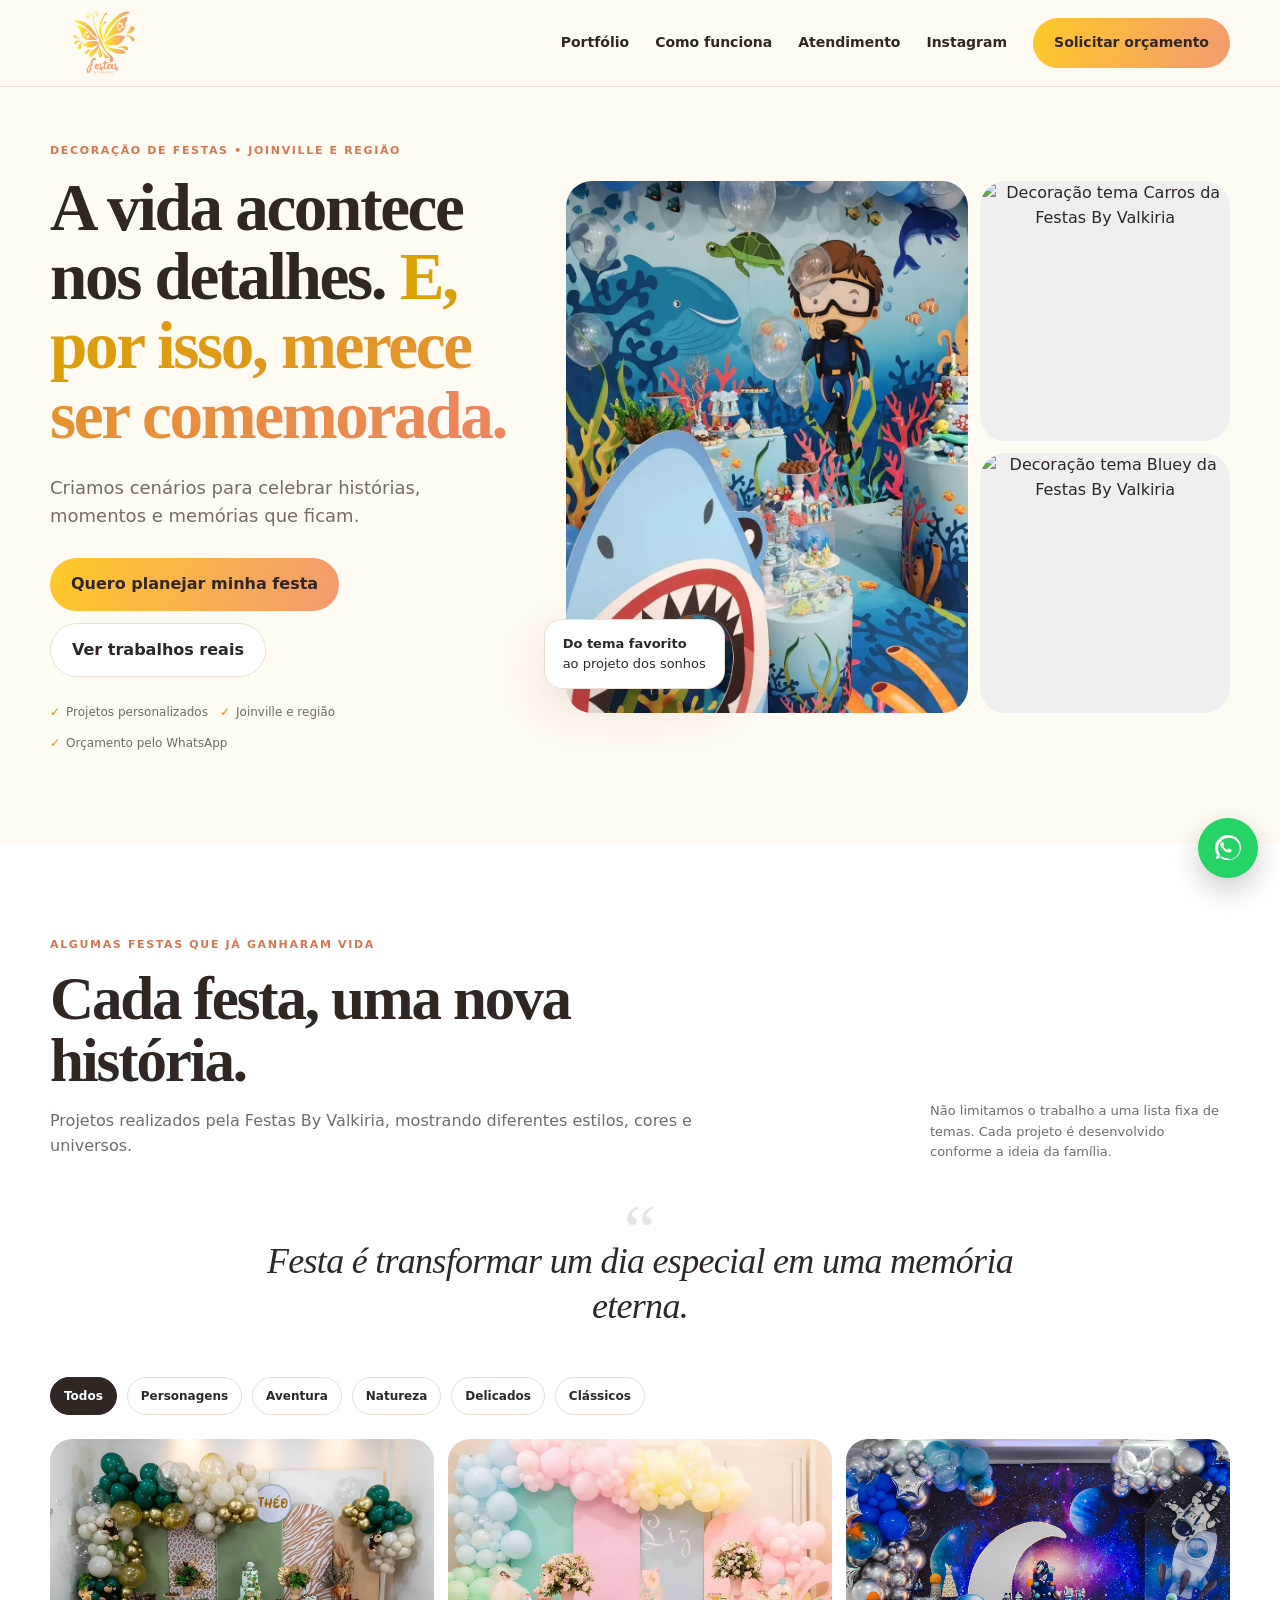
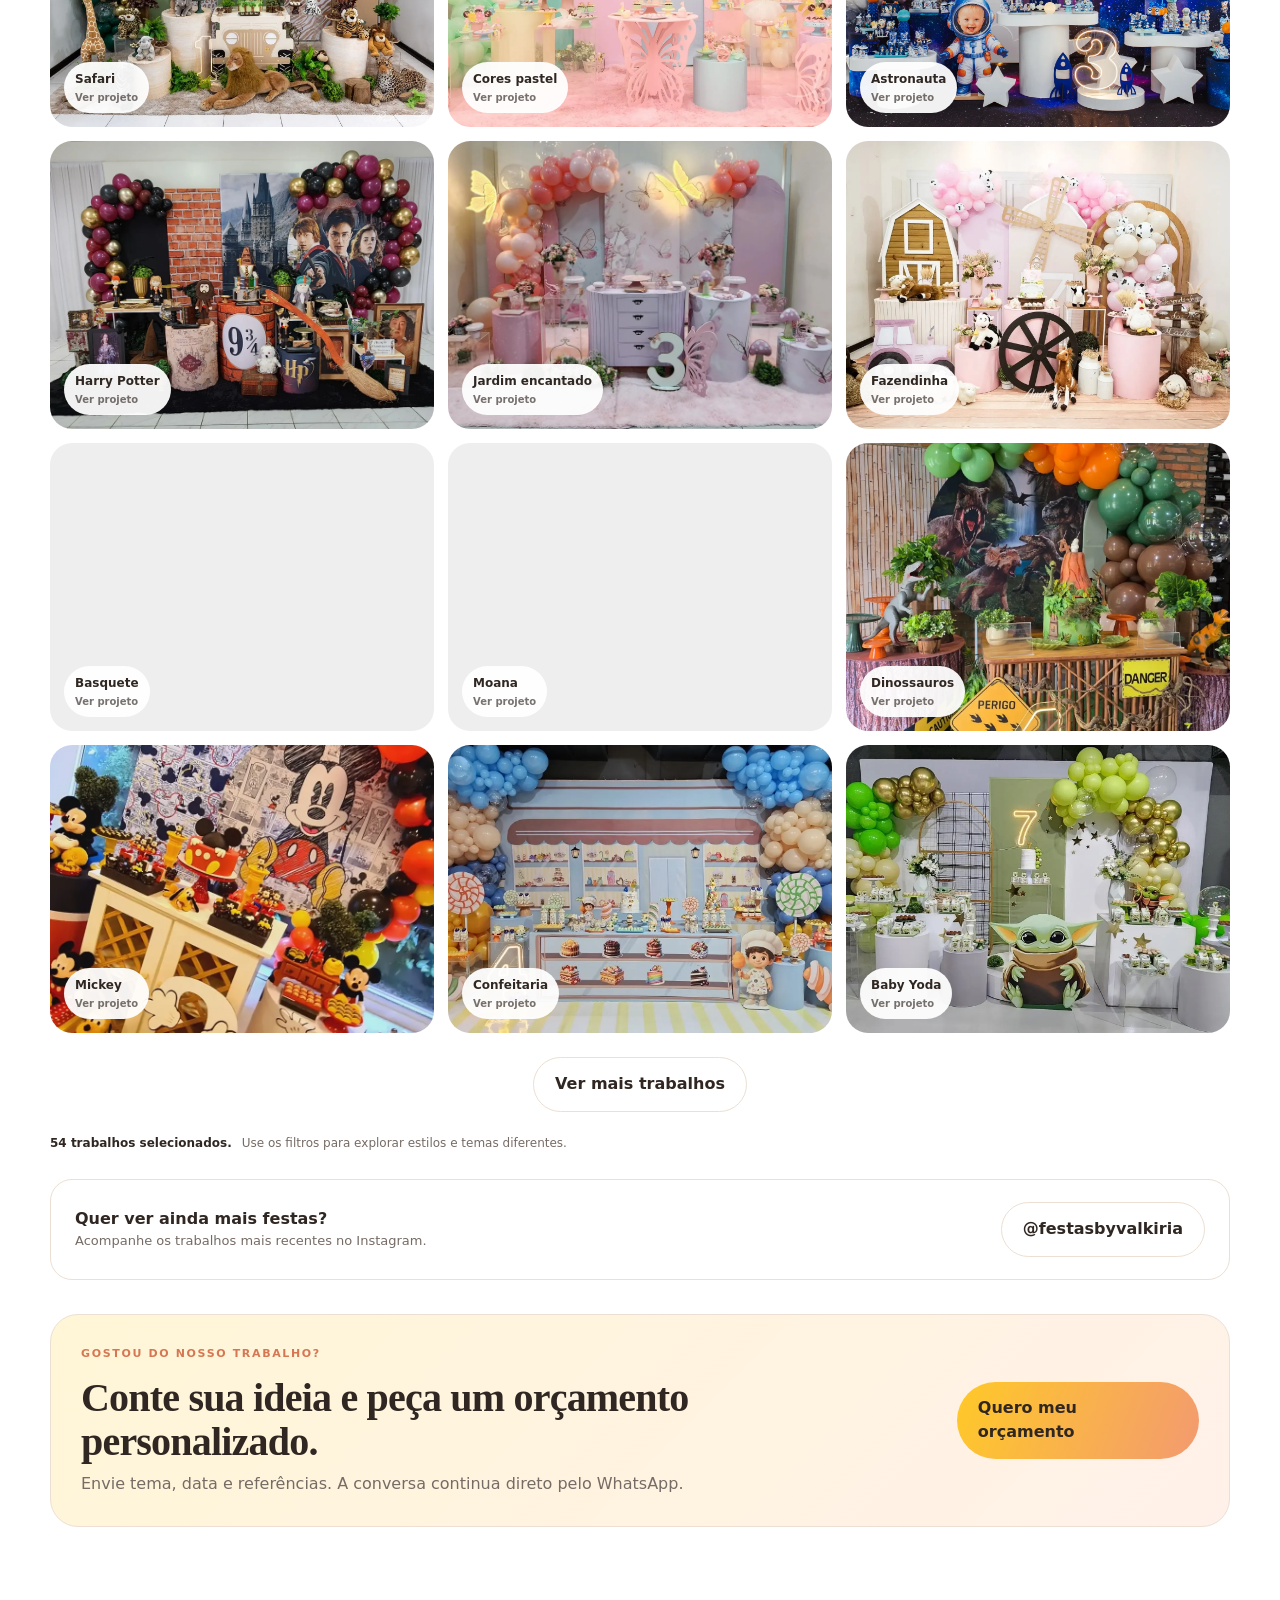
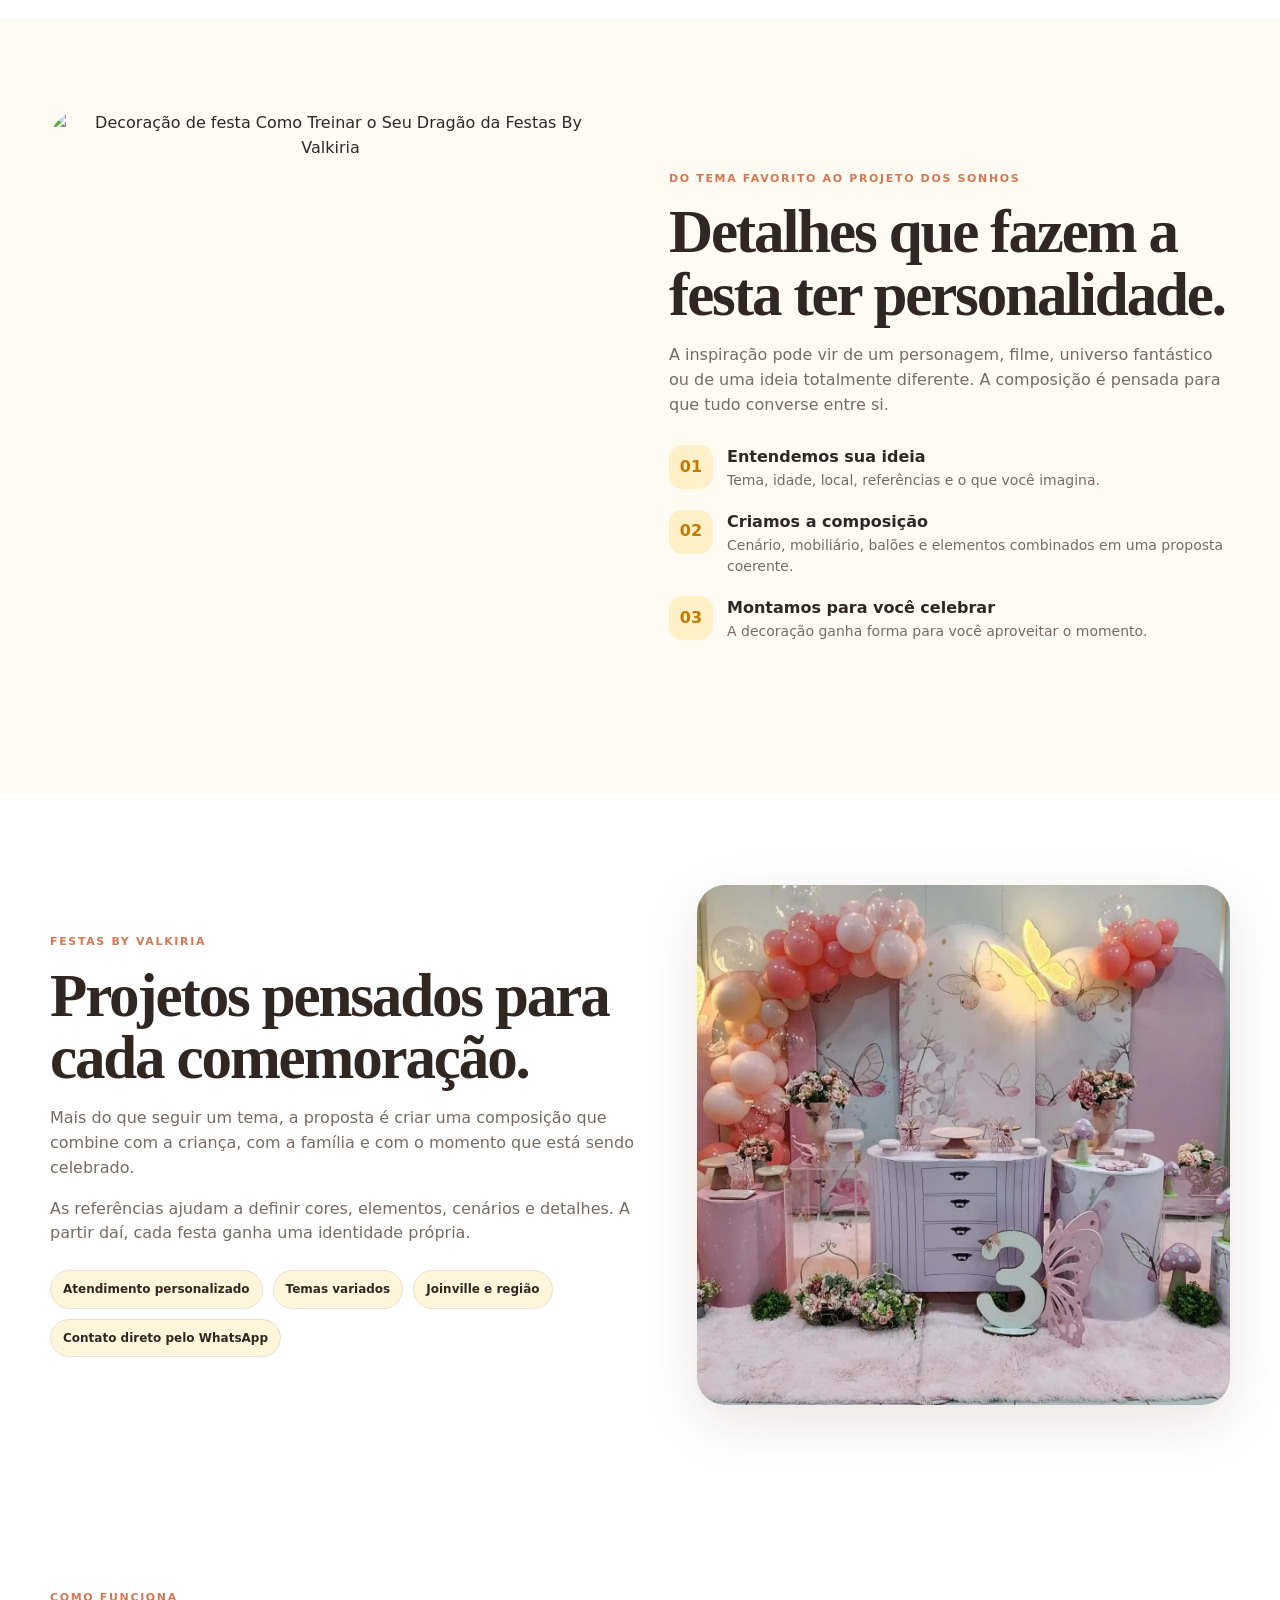
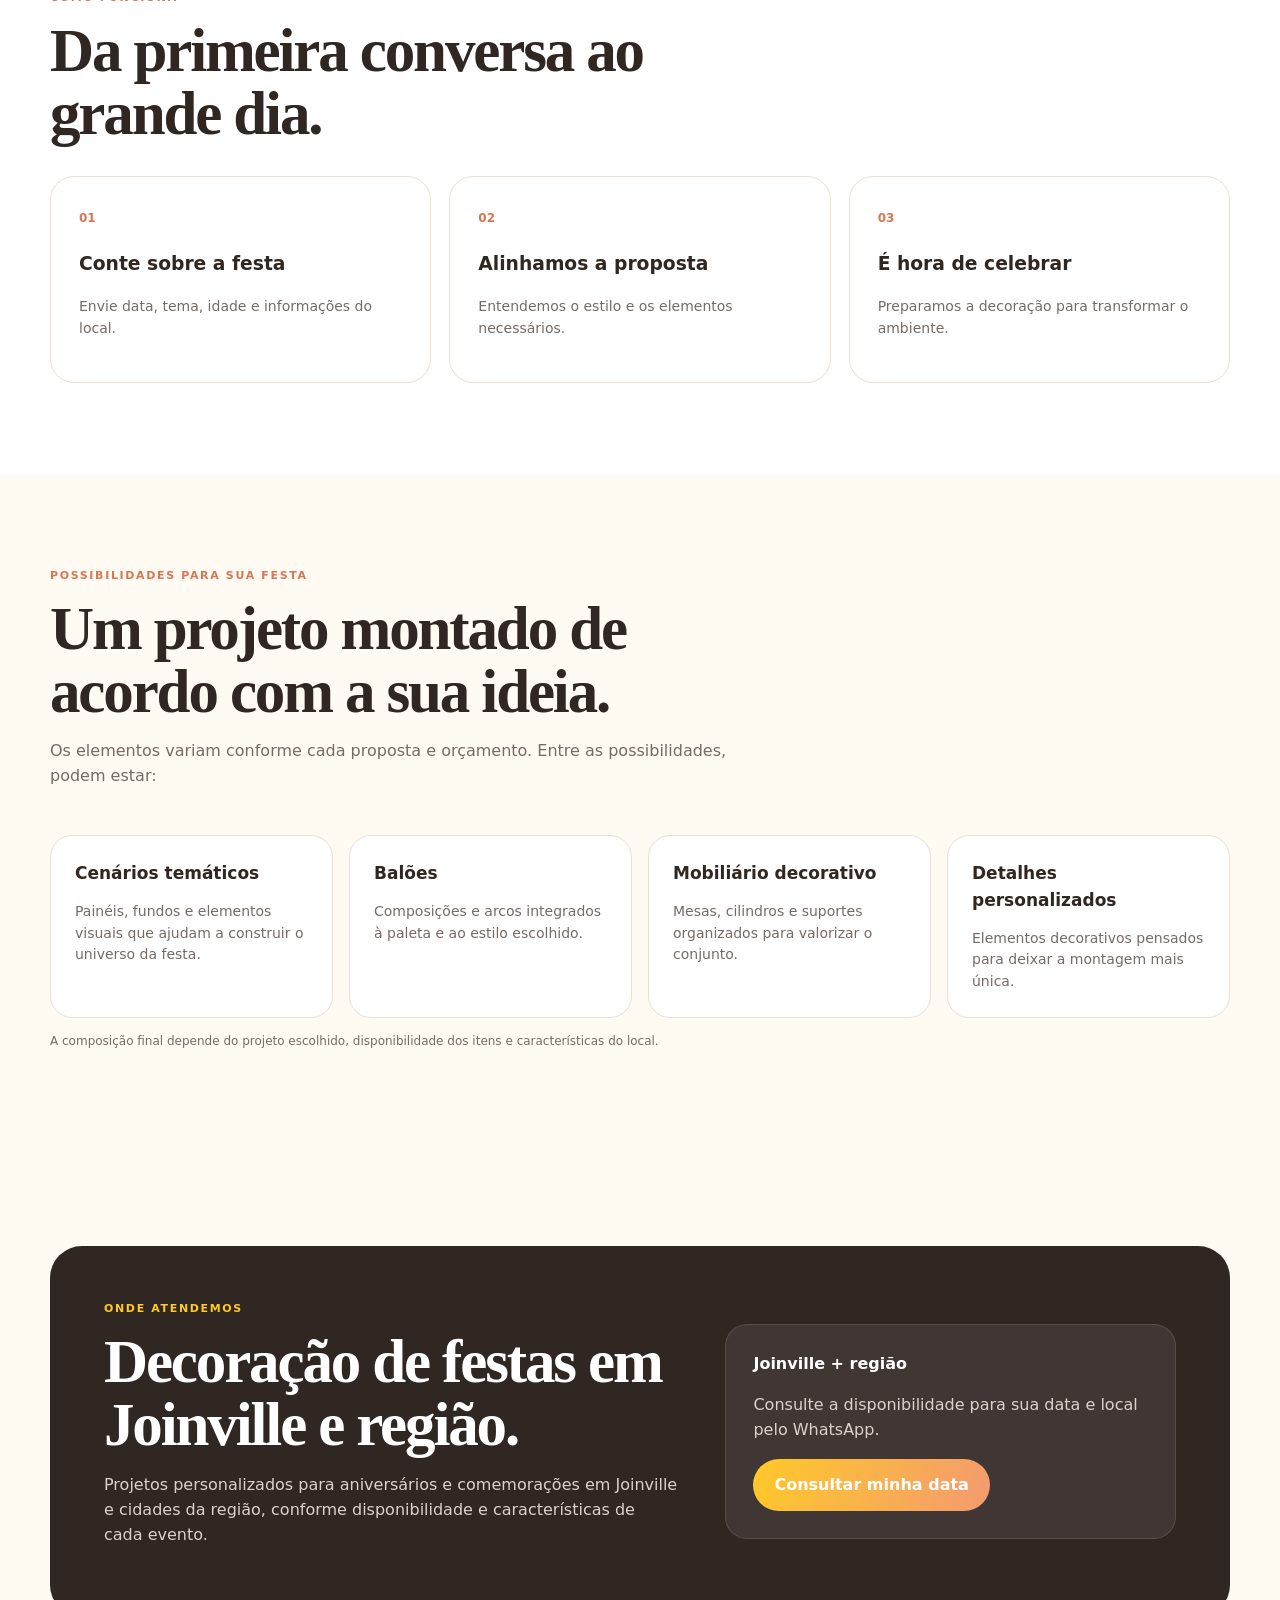
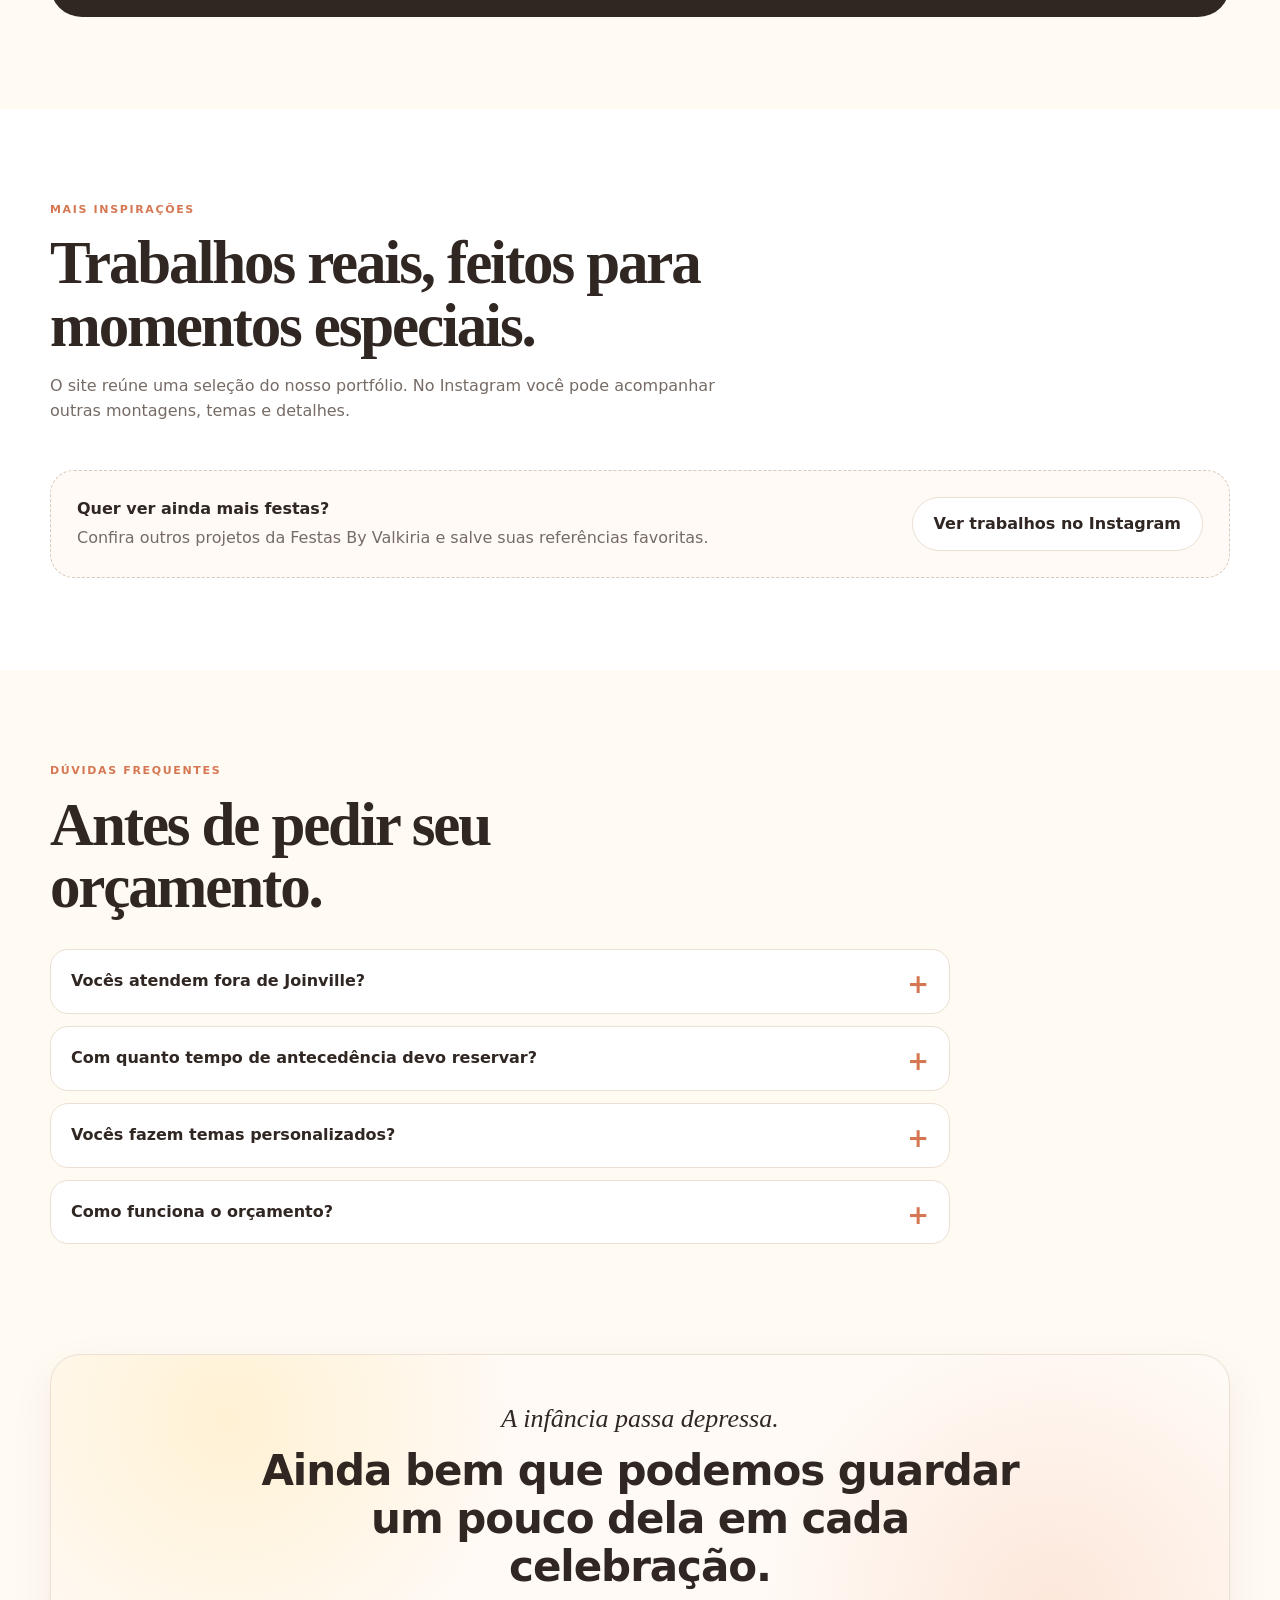
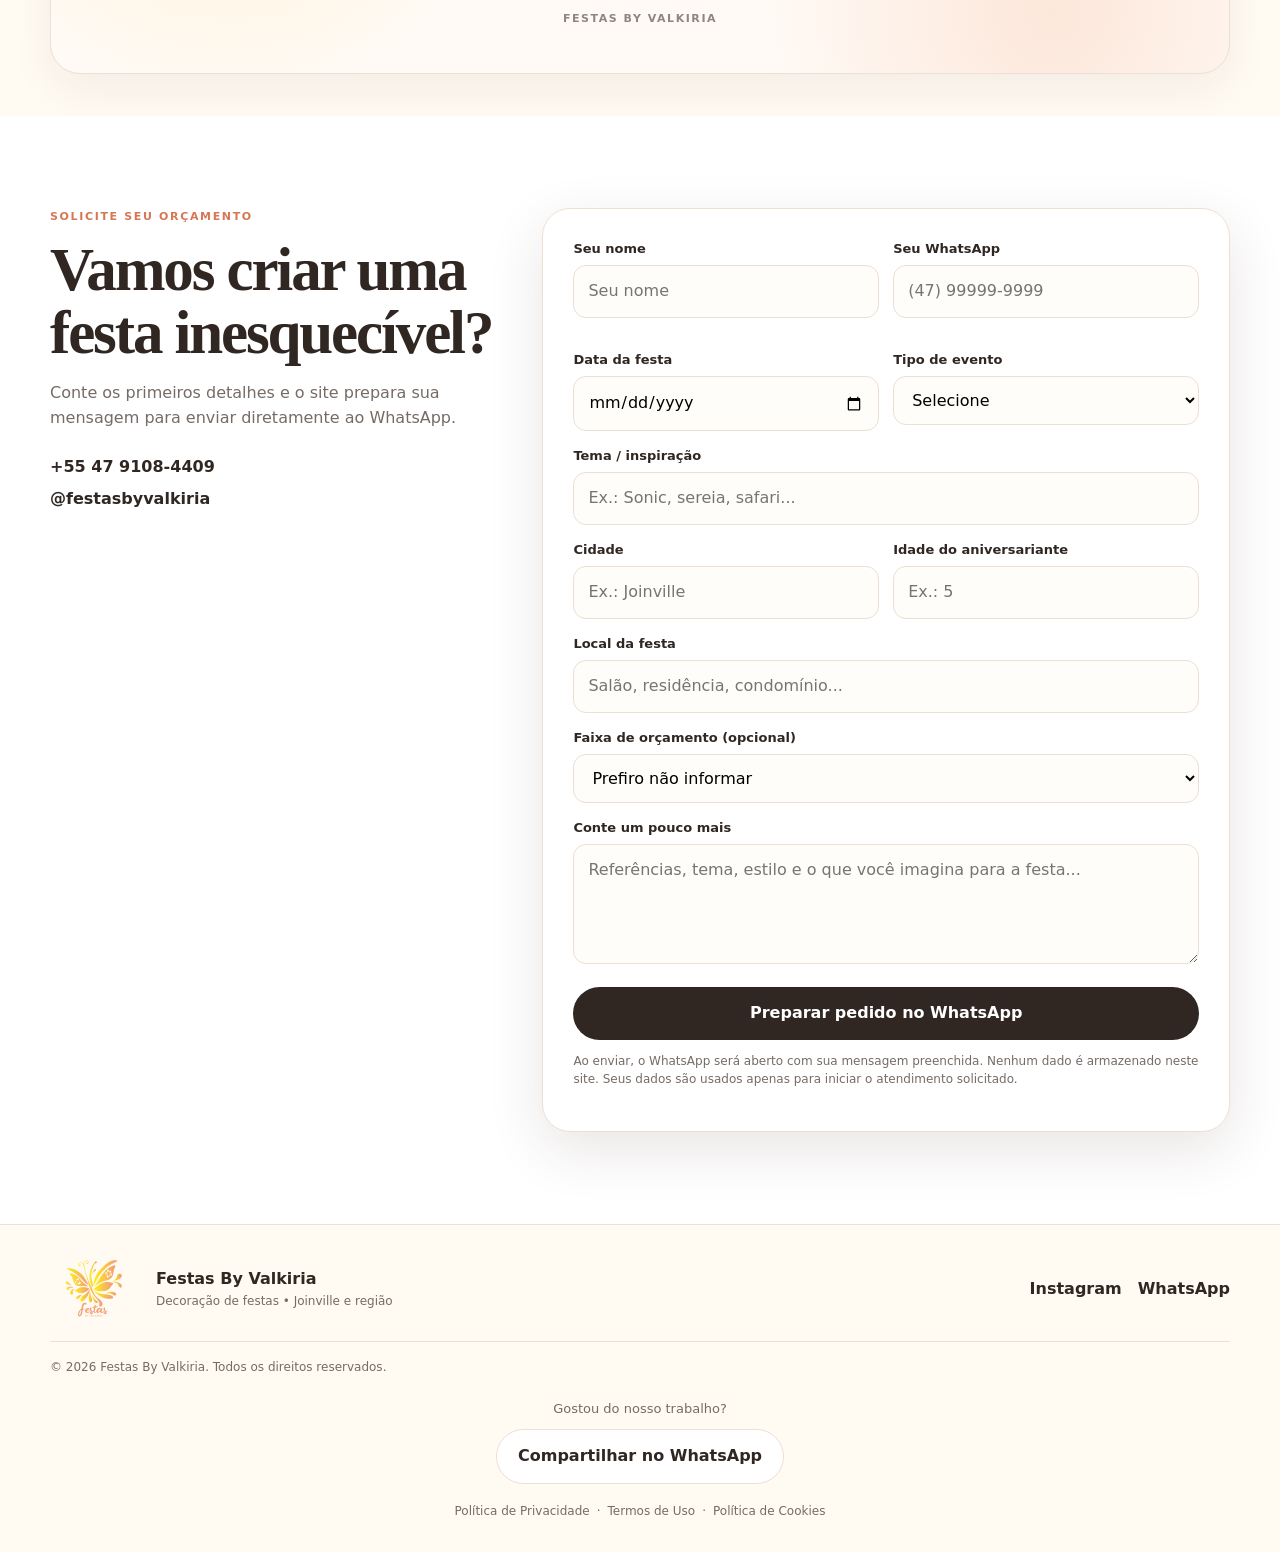
==== index.html @ d5399b3e "festas_by_valkiria_v58_5_hero_duas_trocas_patch" ====
<!DOCTYPE html>

<html lang="pt-BR">
<head>
<meta charset="utf-8"/><meta content="width=device-width, initial-scale=1, viewport-fit=cover" name="viewport"/>
<meta content="#fffaf2" name="theme-color"/>
<meta content="strict-origin-when-cross-origin" name="referrer"/>
<meta content="Decoração de festas em Joinville e região. Projetos personalizados, portfólio real e orçamento pelo WhatsApp com a Festas By Valkiria." name="description"/>
<meta content="noindex, nofollow" name="robots"/>
<link href="https://festasbyvalkiria.com/" rel="canonical"/>
<meta content="website" property="og:type"/><meta content="https://festasbyvalkiria.com/" property="og:url"/><meta content="pt_BR" property="og:locale"/>
<meta content="Festas By Valkiria" property="og:site_name"/><meta content="Festas By Valkiria | Decoração de Festas em Joinville" property="og:title"/>
<meta content="A vida acontece nos detalhes. E, por isso, merece ser comemorada. Decoração de festas em Joinville e região." property="og:description"/>
<meta content="https://festasbyvalkiria.com/assets/og-whatsapp-v2.jpg" property="og:image"/><meta content="image/jpeg" property="og:image:type"><meta content="630" property="og:image:height"/><meta content="1200" property="og:image:width"/><meta content="summary_large_image" name="twitter:card"/>
<meta content="Festas By Valkiria | Decoração de Festas em Joinville" name="twitter:title"/>
<meta content="A vida acontece nos detalhes. E, por isso, merece ser comemorada." name="twitter:description"/>
<meta content="https://festasbyvalkiria.com/assets/og-whatsapp-v2.jpg" name="twitter:image"/>
<meta content="yes" name="apple-mobile-web-app-capable"/>
<meta content="default" name="apple-mobile-web-app-status-bar-style"/>
<link href="manifest.webmanifest" rel="manifest"/>
<title>Decoração de Festas em Joinville | Festas By Valkiria</title>
<link href="/favicon.ico" rel="icon" sizes="any"/>
<link href="assets/favicon.png" rel="icon" type="image/png"/>
<link as="image" fetchpriority="high" href="assets/portfolio/fundo-do-mar.webp" rel="preload"/>
<link as="image" href="assets/logo.webp" rel="preload"/>
<script type="application/ld+json">{"@context": "https://schema.org", "@type": "LocalBusiness", "name": "Festas By Valkiria", "description": "Decoração personalizada de festas infantis em Joinville e região.", "areaServed": ["Joinville", "Região de Joinville"], "telephone": "+55 47 9108-4409", "sameAs": ["https://www.instagram.com/festasbyvalkiria"], "url": "https://festasbyvalkiria.com/", "image": "https://festasbyvalkiria.com/assets/og-image.jpg"}</script>
<script type="application/ld+json">{"@context": "https://schema.org", "@type": "FAQPage", "mainEntity": [{"@type": "Question", "name": "Vocês atendem fora de Joinville?", "acceptedAnswer": {"@type": "Answer", "text": "Atendemos Joinville e região conforme disponibilidade, distância e características do evento."}}, {"@type": "Question", "name": "Com quanto tempo de antecedência devo reservar?", "acceptedAnswer": {"@type": "Answer", "text": "Quanto antes melhor, principalmente para datas mais disputadas. A disponibilidade é confirmada individualmente."}}, {"@type": "Question", "name": "Vocês fazem temas personalizados?", "acceptedAnswer": {"@type": "Answer", "text": "Sim. A proposta é desenvolvida conforme a ideia da família, referências e estilo desejado."}}, {"@type": "Question", "name": "Como funciona o orçamento?", "acceptedAnswer": {"@type": "Answer", "text": "As informações básicas da festa são enviadas pelo formulário e o atendimento continua pelo WhatsApp."}}]}</script>
<link href="styles.css" rel="stylesheet"/>
</meta><link href="assets/apple-touch-icon.png" rel="apple-touch-icon"/><meta content="https://festasbyvalkiria.com/assets/og-whatsapp-v2.jpg" property="og:image:secure_url"/><meta content="Festas By Valkiria — decoração de festas em Joinville e região" property="og:image:alt"/></head>
<body>
<a class="skip-link" href="#conteudo">Pular para o conteúdo</a>
<header class="site-header"><div class="container nav-wrap">
<a aria-label="Festas By Valkiria — início" class="brand" href="#topo"><img alt="Festas By Valkiria" height="512" src="assets/logo.webp" width="512"/></a>
<button aria-controls="main-nav" aria-expanded="false" aria-label="Abrir menu" class="menu-toggle" type="button"><span></span><span></span><span></span></button>
<nav aria-label="Navegação principal" class="main-nav" id="main-nav">
<a href="#portfolio">Portfólio</a><a href="#processo">Como funciona</a><a href="#atendimento">Atendimento</a>
<a href="https://www.instagram.com/festasbyvalkiria?igsi=ajJwemduaGFsZjU5" rel="noopener noreferrer" target="_blank">Instagram</a>
<a class="nav-cta" href="#orcamento">Solicitar orçamento</a>
</nav></div></header>
<main id="conteudo">
<section class="hero section" id="topo"><div class="container hero-grid">
<div class="hero-copy"><p class="eyebrow">Decoração de festas • Joinville e região</p>
<h1>A vida acontece nos detalhes. <span>E, por isso, merece ser comemorada.</span></h1>
<p class="lead">Criamos cenários para celebrar histórias, momentos e memórias que ficam.</p>
<div class="hero-actions"><a class="button primary" href="#orcamento">Quero planejar minha festa</a><a class="button secondary" href="#portfolio">Ver trabalhos reais</a></div>
<div class="trust-row"><span>Projetos personalizados</span><span>Joinville e região</span><span>Orçamento pelo WhatsApp</span></div></div>
<div class="hero-gallery">
<button class="hero-photo hero-main js-lightbox" data-alt="Decoração Fundo do Mar da Festas By Valkiria" data-image="assets/portfolio/fundo-do-mar.webp" type="button"><img alt="Decoração Fundo do Mar da Festas By Valkiria" decoding="async" fetchpriority="high" height="1600" src="assets/portfolio/fundo-do-mar.webp" width="900"/></button>
<button class="hero-photo js-lightbox" data-alt="Decoração tema Carros da Festas By Valkiria" data-image="assets/hero/cars-hero.webp" type="button"><img alt="Decoração tema Carros da Festas By Valkiria" decoding="async" height="1600" loading="lazy" src="assets/hero/cars-hero.webp" width="1200"/></button>
<button class="hero-photo js-lightbox" data-alt="Decoração tema Bluey da Festas By Valkiria" data-image="assets/hero/bluey-hero.webp" type="button"><img alt="Decoração tema Bluey da Festas By Valkiria" decoding="async" height="1600" loading="lazy" src="assets/hero/bluey-hero.webp" width="1200"/></button>
<div class="hero-badge"><strong>Do tema favorito</strong><span>ao projeto dos sonhos</span></div>
</div></div></section>
<section class="section white" id="portfolio"><div class="container">
<div class="section-heading"><div><p class="eyebrow">Algumas festas que já ganharam vida</p><h2>Cada festa, uma nova história.</h2>
<p>Projetos realizados pela Festas By Valkiria, mostrando diferentes estilos, cores e universos.</p></div>
<p class="section-note">Não limitamos o trabalho a uma lista fixa de temas. Cada projeto é desenvolvido conforme a ideia da família.</p></div>
<div aria-label="Mensagem Festas By Valkiria" class="emotional-quote">
<span aria-hidden="true">“</span>
<p>Festa é transformar um dia especial em uma memória eterna.</p>
</div>
<div aria-label="Filtrar portfólio" class="portfolio-filters"><button aria-pressed="true" class="filter-btn active" data-filter="all" type="button">Todos</button><button aria-pressed="false" class="filter-btn" data-filter="personagens" type="button">Personagens</button><button aria-pressed="false" class="filter-btn" data-filter="aventura" type="button">Aventura</button><button aria-pressed="false" class="filter-btn" data-filter="natureza" type="button">Natureza</button><button aria-pressed="false" class="filter-btn" data-filter="delicados" type="button">Delicados</button><button aria-pressed="false" class="filter-btn" data-filter="classicos" type="button">Clássicos</button></div><p aria-live="polite" class="sr-only" id="portfolio-status">54 trabalhos disponíveis.</p>
<div class="portfolio-grid"><button class="work-card wide js-lightbox" data-alt="Decoração tema Safari da Festas By Valkiria" data-category="natureza aventura" data-image="assets/portfolio/safari.webp" type="button"><img alt="Decoração de festa Safari em Joinville e região" decoding="async" height="1066" loading="lazy" src="assets/portfolio/safari.webp" width="1600"/><span><b>Safari</b><small>Ver projeto</small></span></button><button class="work-card wide js-lightbox" data-alt="Decoração tema Cores pastel da Festas By Valkiria" data-category="delicados" data-image="assets/portfolio/cores-pastel.webp" type="button"><img alt="Decoração de festa Cores pastel em Joinville e região" decoding="async" height="1066" loading="lazy" src="assets/portfolio/cores-pastel.webp" width="1600"/><span><b>Cores pastel</b><small>Ver projeto</small></span></button><button class="work-card wide js-lightbox" data-alt="Decoração tema Astronauta da Festas By Valkiria" data-category="aventura" data-image="assets/portfolio/astronauta.webp" type="button"><img alt="Decoração de festa Astronauta em Joinville e região" decoding="async" height="1045" loading="lazy" src="assets/portfolio/astronauta.webp" width="1800"/><span><b>Astronauta</b><small>Ver projeto</small></span></button><button class="work-card wide js-lightbox" data-alt="Decoração tema Harry Potter da Festas By Valkiria" data-category="personagens aventura" data-image="assets/portfolio/harry-potter.webp" type="button"><img alt="Decoração de festa Harry Potter em Joinville e região" decoding="async" height="1382" loading="lazy" src="assets/portfolio/harry-potter.webp" width="1800"/><span><b>Harry Potter</b><small>Ver projeto</small></span></button><button class="work-card js-lightbox" data-alt="Decoração tema Jardim encantado da Festas By Valkiria" data-category="delicados natureza" data-image="assets/portfolio/jardim-encantado.webp" type="button"><img alt="Decoração de festa Jardim encantado em Joinville e região" decoding="async" height="1176" loading="lazy" src="assets/portfolio/jardim-encantado.webp" width="1600"/><span><b>Jardim encantado</b><small>Ver projeto</small></span></button><button class="work-card wide js-lightbox" data-alt="Decoração tema Fazendinha da Festas By Valkiria" data-category="natureza" data-image="assets/portfolio/fazendinha.webp" type="button"><img alt="Decoração de festa Fazendinha em Joinville e região" decoding="async" height="1064" loading="lazy" src="assets/portfolio/fazendinha.webp" width="1600"/><span><b>Fazendinha</b><small>Ver projeto</small></span></button><button class="work-card wide js-lightbox" data-alt="Decoração tema Basquete da Festas By Valkiria" data-category="aventura" data-image="assets/portfolio/basquete.webp" type="button"><img alt="Decoração de festa Basquete em Joinville e região" decoding="async" height="621" loading="lazy" src="assets/portfolio/basquete.webp" width="720"/><span><b>Basquete</b><small>Ver projeto</small></span></button><button class="work-card tall js-lightbox" data-alt="Decoração tema Moana da Festas By Valkiria" data-category="personagens aventura natureza" data-image="assets/portfolio/moana.webp" type="button"><img alt="Decoração de festa Moana em Joinville e região" decoding="async" height="1600" loading="lazy" src="assets/portfolio/moana.webp" width="1200"/><span><b>Moana</b><small>Ver projeto</small></span></button><button class="work-card wide js-lightbox" data-alt="Decoração tema Dinossauros da Festas By Valkiria" data-category="aventura natureza" data-image="assets/portfolio/dinossauros.webp" type="button"><img alt="Decoração de festa Dinossauros em Joinville e região" decoding="async" height="1600" loading="lazy" src="assets/portfolio/dinossauros.webp" width="1200"/><span><b>Dinossauros</b><small>Ver projeto</small></span></button><button class="work-card tall js-lightbox" data-alt="Decoração tema Mickey da Festas By Valkiria" data-category="personagens classicos" data-image="assets/portfolio/mickey.webp" type="button"><img alt="Decoração de festa Mickey em Joinville e região" decoding="async" height="1800" loading="lazy" src="assets/portfolio/mickey.webp" width="810"/><span><b>Mickey</b><small>Ver projeto</small></span></button><button class="work-card wide js-lightbox" data-alt="Decoração tema Confeitaria da Festas By Valkiria" data-category="delicados" data-image="assets/portfolio/confeitaria.webp" type="button"><img alt="Decoração de festa Confeitaria em Joinville e região" decoding="async" height="874" loading="lazy" src="assets/portfolio/confeitaria.webp" width="1475"/><span><b>Confeitaria</b><small>Ver projeto</small></span></button><button class="work-card js-lightbox" data-alt="Decoração tema Baby Yoda da Festas By Valkiria" data-category="personagens aventura" data-image="assets/portfolio/baby-yoda.webp" type="button"><img alt="Decoração de festa Baby Yoda em Joinville e região" decoding="async" height="967" loading="lazy" src="assets/portfolio/baby-yoda.webp" width="1509"/><span><b>Baby Yoda</b><small>Ver projeto</small></span></button><button class="work-card tall js-lightbox" data-alt="Decoração tema Fundo do mar da Festas By Valkiria" data-category="aventura natureza" data-image="assets/portfolio/fundo-do-mar.webp" type="button"><img alt="Decoração de festa Fundo do mar em Joinville e região" decoding="async" height="1600" loading="lazy" src="assets/portfolio/fundo-do-mar.webp" width="900"/><span><b>Fundo do mar</b><small>Ver projeto</small></span></button><button class="work-card wide js-lightbox" data-alt="Decoração tema Toy Story da Festas By Valkiria" data-category="personagens classicos" data-image="assets/portfolio/toy-story.webp" type="button"><img alt="Decoração de festa Toy Story em Joinville e região" decoding="async" height="1222" loading="lazy" src="assets/portfolio/toy-story.webp" width="1200"/><span><b>Toy Story</b><small>Ver projeto</small></span></button><button class="work-card js-lightbox" data-alt="Decoração tema A Bela e a Fera da Festas By Valkiria" data-category="personagens delicados classicos" data-image="assets/portfolio/a-bela-e-a-fera.webp" type="button"><img alt="Decoração de festa A Bela e a Fera em Joinville e região" decoding="async" height="1366" loading="lazy" src="assets/portfolio/a-bela-e-a-fera.webp" width="900"/><span><b>A Bela e a Fera</b><small>Ver projeto</small></span></button><button class="work-card js-lightbox" data-alt="Decoração tema Vaquinha da Festas By Valkiria" data-category="natureza delicados" data-image="assets/portfolio/vaquinha.webp" type="button"><img alt="Decoração de festa Vaquinha em Joinville e região" decoding="async" height="1190" loading="lazy" src="assets/portfolio/vaquinha.webp" width="1600"/><span><b>Vaquinha</b><small>Ver projeto</small></span></button><button class="work-card js-lightbox" data-alt="Decoração tema Bumblebee da Festas By Valkiria" data-category="personagens aventura" data-image="assets/portfolio/bumblebee.webp" type="button"><img alt="Decoração de festa Bumblebee em Joinville e região" decoding="async" height="1499" loading="lazy" src="assets/portfolio/bumblebee.webp" width="1526"/><span><b>Bumblebee</b><small>Ver projeto</small></span></button><button class="work-card js-lightbox" data-alt="Decoração tema Branca de Neve da Festas By Valkiria" data-category="personagens delicados classicos" data-image="assets/portfolio/branca-de-neve.webp" type="button"><img alt="Decoração de festa Branca de Neve em Joinville e região" decoding="async" height="1600" loading="lazy" src="assets/portfolio/branca-de-neve.webp" width="1200"/><span><b>Branca de Neve</b><small>Ver projeto</small></span></button><button class="work-card wide js-lightbox" data-alt="Decoração tema Arca de Noé da Festas By Valkiria" data-category="natureza classicos" data-image="assets/portfolio/arca-de-noe.webp" type="button"><img alt="Decoração de festa Arca de Noé em Joinville e região" decoding="async" height="1600" loading="lazy" src="assets/portfolio/arca-de-noe.webp" width="1445"/><span><b>Arca de Noé</b><small>Ver projeto</small></span></button><button class="work-card wide js-lightbox" data-alt="Decoração tema Surf da Festas By Valkiria" data-category="aventura" data-image="assets/portfolio/surf.webp" type="button"><img alt="Decoração de festa Surf em Joinville e região" decoding="async" height="968" loading="lazy" src="assets/portfolio/surf.webp" width="1200"/><span><b>Surf</b><small>Ver projeto</small></span></button><button class="work-card js-lightbox" data-alt="Decoração tema Doces &amp; candy colors da Festas By Valkiria" data-category="delicados" data-image="assets/portfolio/doces-candy-colors.webp" type="button"><img alt="Decoração de festa Doces &amp; candy colors em Joinville e região" decoding="async" height="860" loading="lazy" src="assets/portfolio/doces-candy-colors.webp" width="1200"/><span><b>Doces &amp; candy colors</b><small>Ver projeto</small></span></button><button class="work-card wide js-lightbox" data-alt="Decoração tema Super-heróis da Festas By Valkiria" data-category="personagens aventura" data-image="assets/portfolio/super-herois.webp" type="button"><img alt="Decoração de festa Super-heróis em Joinville e região" decoding="async" height="1066" loading="lazy" src="assets/portfolio/super-herois.webp" width="1600"/><span><b>Super-heróis</b><small>Ver projeto</small></span></button><button class="work-card js-lightbox" data-alt="Decoração tema Carros da Festas By Valkiria" data-category="aventura classicos" data-image="assets/portfolio/carros.webp" type="button"><img alt="Decoração de festa Carros em Joinville e região" decoding="async" height="1066" loading="lazy" src="assets/portfolio/carros.webp" width="1600"/><span><b>Carros</b><small>Ver projeto</small></span></button><button class="work-card tall js-lightbox" data-alt="Decoração tema Floresta encantada da Festas By Valkiria" data-category="natureza aventura" data-image="assets/portfolio/floresta-encantada.webp" type="button"><img alt="Decoração de festa Floresta encantada em Joinville e região" decoding="async" height="1280" loading="lazy" src="assets/portfolio/floresta-encantada.webp" width="960"/><span><b>Floresta encantada</b><small>Ver projeto</small></span></button><button class="work-card js-lightbox" data-alt="Decoração tema Minnie da Festas By Valkiria" data-category="personagens delicados classicos" data-image="assets/portfolio/minnie.webp" type="button"><img alt="Decoração de festa Minnie em Joinville e região" decoding="async" height="1068" loading="lazy" src="assets/portfolio/minnie.webp" width="1600"/><span><b>Minnie</b><small>Ver projeto</small></span></button><button class="work-card js-lightbox" data-alt="Decoração tema Pool Party da Festas By Valkiria" data-category="aventura" data-image="assets/portfolio/pool-party.webp" type="button"><img alt="Decoração de festa Pool Party em Joinville e região" decoding="async" height="1600" loading="lazy" src="assets/portfolio/pool-party.webp" width="1200"/><span><b>Pool Party</b><small>Ver projeto</small></span></button><button class="work-card js-lightbox" data-alt="Decoração tema Naruto da Festas By Valkiria" data-category="personagens aventura" data-image="assets/portfolio/naruto.webp" type="button"><img alt="Decoração de festa Naruto em Joinville e região" decoding="async" height="549" loading="lazy" src="assets/portfolio/naruto.webp" width="958"/><span><b>Naruto</b><small>Ver projeto</small></span></button><button class="work-card js-lightbox" data-alt="Decoração tema Capivara da Festas By Valkiria" data-category="natureza delicados" data-image="assets/portfolio/capivara.webp" type="button"><img alt="Decoração de festa Capivara em Joinville e região" decoding="async" height="1600" loading="lazy" src="assets/portfolio/capivara.webp" width="1200"/><span><b>Capivara</b><small>Ver projeto</small></span></button><button class="work-card js-lightbox" data-alt="Decoração tema Fazendinha rosa da Festas By Valkiria" data-category="natureza delicados" data-image="assets/portfolio/fazendinha-rosa.webp" type="button"><img alt="Decoração de festa Fazendinha rosa em Joinville e região" decoding="async" height="1600" loading="lazy" src="assets/portfolio/fazendinha-rosa.webp" width="1200"/><span><b>Fazendinha rosa</b><small>Ver projeto</small></span></button><button class="work-card js-lightbox" data-alt="Decoração tema Hello Kitty da Festas By Valkiria" data-category="personagens delicados" data-image="assets/portfolio/hello-kitty.webp" type="button"><img alt="Decoração de festa Hello Kitty em Joinville e região" decoding="async" height="1600" loading="lazy" src="assets/portfolio/hello-kitty.webp" width="1200"/><span><b>Hello Kitty</b><small>Ver projeto</small></span></button><button class="work-card js-lightbox" data-alt="Decoração tema Marinheiro da Festas By Valkiria" data-category="aventura" data-image="assets/portfolio/marinheiro.webp" type="button"><img alt="Decoração de festa Marinheiro em Joinville e região" decoding="async" height="967" loading="lazy" src="assets/portfolio/marinheiro.webp" width="1126"/><span><b>Marinheiro</b><small>Ver projeto</small></span></button><button class="work-card js-lightbox" data-alt="Decoração tema Peter Pan da Festas By Valkiria" data-category="personagens aventura classicos" data-image="assets/portfolio/peter-pan.webp" type="button"><img alt="Decoração de festa Peter Pan em Joinville e região" decoding="async" height="1600" loading="lazy" src="assets/portfolio/peter-pan.webp" width="1200"/><span><b>Peter Pan</b><small>Ver projeto</small></span></button><button class="work-card js-lightbox" data-alt="Decoração tema Stumble Guys da Festas By Valkiria" data-category="personagens aventura" data-image="assets/portfolio/stumble-guys.webp" type="button"><img alt="Decoração de festa Stumble Guys em Joinville e região" decoding="async" height="1600" loading="lazy" src="assets/portfolio/stumble-guys.webp" width="1200"/><span><b>Stumble Guys</b><small>Ver projeto</small></span></button><button class="work-card tall js-lightbox" data-alt="Decoração tema One Piece da Festas By Valkiria" data-category="personagens aventura" data-image="assets/portfolio/one-piece.webp" type="button"><img alt="Decoração de festa One Piece em Joinville e região" decoding="async" height="1600" loading="lazy" src="assets/portfolio/one-piece.webp" width="1200"/><span><b>One Piece</b><small>Ver projeto</small></span></button><button class="work-card js-lightbox" data-alt="Decoração tema Chapeuzinho Vermelho da Festas By Valkiria" data-category="classicos natureza" data-image="assets/portfolio/chapeuzinho-vermelho.webp" type="button"><img alt="Decoração de festa Chapeuzinho Vermelho em Joinville e região" decoding="async" height="1066" loading="lazy" src="assets/portfolio/chapeuzinho-vermelho.webp" width="1600"/><span><b>Chapeuzinho Vermelho</b><small>Ver projeto</small></span></button><button class="work-card js-lightbox" data-alt="Decoração tema Disney da Festas By Valkiria" data-category="personagens classicos" data-image="assets/portfolio/disney.webp" type="button"><img alt="Decoração de festa Disney em Joinville e região" decoding="async" height="1600" loading="lazy" src="assets/portfolio/disney.webp" width="900"/><span><b>Disney</b><small>Ver projeto</small></span></button><button class="work-card tall js-lightbox" data-alt="Decoração tema Miles Morales da Festas By Valkiria" data-category="personagens aventura" data-image="assets/portfolio/miles-morales.webp" type="button"><img alt="Decoração de festa Miles Morales em Joinville e região" decoding="async" height="1600" loading="lazy" src="assets/portfolio/miles-morales.webp" width="900"/><span><b>Miles Morales</b><small>Ver projeto</small></span></button><button class="work-card js-lightbox" data-alt="Decoração tema Ursinhos da Festas By Valkiria" data-category="delicados natureza" data-image="assets/portfolio/ursinhos.webp" type="button"><img alt="Decoração de festa Ursinhos em Joinville e região" decoding="async" height="1280" loading="lazy" src="assets/portfolio/ursinhos.webp" width="960"/><span><b>Ursinhos</b><small>Ver projeto</small></span></button><button class="work-card tall js-lightbox" data-alt="Decoração tema Brinquedos &amp; cores da Festas By Valkiria" data-category="classicos delicados" data-image="assets/portfolio/brinquedos-cores.webp" type="button"><img alt="Decoração de festa Brinquedos &amp; cores em Joinville e região" decoding="async" height="1305" loading="lazy" src="assets/portfolio/brinquedos-cores.webp" width="720"/><span><b>Brinquedos &amp; cores</b><small>Ver projeto</small></span></button><button class="work-card js-lightbox" data-alt="Decoração tema Primeiro ano da Festas By Valkiria" data-category="delicados" data-image="assets/portfolio/primeiro-ano.webp" type="button"><img alt="Decoração de festa Primeiro ano em Joinville e região" decoding="async" height="853" loading="lazy" src="assets/portfolio/primeiro-ano.webp" width="1280"/><span><b>Primeiro ano</b><small>Ver projeto</small></span></button><button class="work-card js-lightbox" data-alt="Decoração tema Cinema da Festas By Valkiria" data-category="aventura" data-image="assets/portfolio/cinema.webp" type="button"><img alt="Decoração de festa Cinema em Joinville e região" decoding="async" height="691" loading="lazy" src="assets/portfolio/cinema.webp" width="888"/><span><b>Cinema</b><small>Ver projeto</small></span></button><button class="work-card js-lightbox" data-alt="Decoração tema Fazendinha da Festas By Valkiria" data-category="natureza" data-image="assets/portfolio/fazendinha-2.webp" type="button"><img alt="Decoração de festa Fazendinha em Joinville e região" decoding="async" height="1066" loading="lazy" src="assets/portfolio/fazendinha-2.webp" width="1600"/><span><b>Fazendinha</b><small>Ver projeto</small></span></button><button class="work-card js-lightbox" data-alt="Decoração tema Moana da Festas By Valkiria" data-category="personagens aventura natureza" data-image="assets/portfolio/moana-2.webp" type="button"><img alt="Decoração de festa Moana em Joinville e região" decoding="async" height="1600" loading="lazy" src="assets/portfolio/moana-2.webp" width="1200"/><span><b>Moana</b><small>Ver projeto</small></span></button><button class="work-card tall js-lightbox" data-alt="Decoração tema A Bela e a Fera da Festas By Valkiria" data-category="personagens delicados classicos" data-image="assets/portfolio/a-bela-e-a-fera-2.webp" type="button"><img alt="Decoração de festa A Bela e a Fera em Joinville e região" decoding="async" height="1600" loading="lazy" src="assets/portfolio/a-bela-e-a-fera-2.webp" width="900"/><span><b>A Bela e a Fera</b><small>Ver projeto</small></span></button><button class="work-card js-lightbox" data-alt="Decoração tema Dinossauros da Festas By Valkiria" data-category="aventura natureza" data-image="assets/portfolio/dinossauros-2.webp" type="button"><img alt="Decoração de festa Dinossauros em Joinville e região" decoding="async" height="1280" loading="lazy" src="assets/portfolio/dinossauros-2.webp" width="720"/><span><b>Dinossauros</b><small>Ver projeto</small></span></button><button class="work-card js-lightbox" data-alt="Decoração tema Hello Kitty da Festas By Valkiria" data-category="personagens delicados" data-image="assets/portfolio/hello-kitty-2.webp" type="button"><img alt="Decoração de festa Hello Kitty em Joinville e região" decoding="async" height="1600" loading="lazy" src="assets/portfolio/hello-kitty-2.webp" width="1200"/><span><b>Hello Kitty</b><small>Ver projeto</small></span></button><button class="work-card tall js-lightbox" data-alt="Decoração tema Minnie confeiteira da Festas By Valkiria" data-category="personagens delicados classicos" data-image="assets/portfolio/minnie-confeiteira.webp" type="button"><img alt="Decoração de festa Minnie confeiteira em Joinville e região" decoding="async" height="1600" loading="lazy" src="assets/portfolio/minnie-confeiteira.webp" width="1200"/><span><b>Minnie confeiteira</b><small>Ver projeto</small></span></button><button class="work-card js-lightbox" data-alt="Decoração tema Disney da Festas By Valkiria" data-category="personagens classicos" data-image="assets/portfolio/disney-2.webp" type="button"><img alt="Decoração de festa Disney em Joinville e região" decoding="async" height="642" loading="lazy" src="assets/portfolio/disney-2.webp" width="900"/><span><b>Disney</b><small>Ver projeto</small></span></button><button class="work-card js-lightbox" data-alt="Decoração tema Naruto da Festas By Valkiria" data-category="personagens aventura" data-image="assets/portfolio/naruto-2.webp" type="button"><img alt="Decoração de festa Naruto em Joinville e região" decoding="async" height="1076" loading="lazy" src="assets/portfolio/naruto-2.webp" width="720"/><span><b>Naruto</b><small>Ver projeto</small></span></button><button class="work-card js-lightbox" data-alt="Decoração tema Cinema da Festas By Valkiria" data-category="aventura" data-image="assets/portfolio/cinema-2.webp" type="button"><img alt="Decoração de festa Cinema em Joinville e região" decoding="async" height="1600" loading="lazy" src="assets/portfolio/cinema-2.webp" width="900"/><span><b>Cinema</b><small>Ver projeto</small></span></button><button class="work-card js-lightbox" data-alt="Decoração tema Fazendinha da Festas By Valkiria" data-category="natureza" data-image="assets/portfolio/fazendinha-3.webp" type="button"><img alt="Decoração de festa Fazendinha em Joinville e região" decoding="async" height="1066" loading="lazy" src="assets/portfolio/fazendinha-3.webp" width="1600"/><span><b>Fazendinha</b><small>Ver projeto</small></span></button><button class="work-card js-lightbox" data-alt="Decoração tema Roblox da Festas By Valkiria" data-category="personagens aventura" data-image="assets/portfolio/roblox.webp" type="button"><img alt="Decoração de festa Roblox em Joinville e região" decoding="async" height="1600" loading="lazy" src="assets/portfolio/roblox.webp" width="1200"/><span><b>Roblox</b><small>Ver projeto</small></span></button><button class="work-card js-lightbox" data-alt="Decoração tema Jardim de borboletas da Festas By Valkiria" data-category="delicados natureza" data-image="assets/portfolio/jardim-de-borboletas.webp" type="button"><img alt="Decoração de festa Jardim de borboletas em Joinville e região" decoding="async" height="1600" loading="lazy" src="assets/portfolio/jardim-de-borboletas.webp" width="1200"/><span><b>Jardim de borboletas</b><small>Ver projeto</small></span></button><button class="work-card js-lightbox" data-alt="Decoração tema Patrulha Canina da Festas By Valkiria" data-category="personagens aventura" data-image="assets/portfolio/patrulha-canina.webp" type="button"><img alt="Decoração de festa Patrulha Canina em Joinville e região" decoding="async" height="976" loading="lazy" src="assets/portfolio/patrulha-canina.webp" width="720"/><span><b>Patrulha Canina</b><small>Ver projeto</small></span></button></div><div class="portfolio-more-wrap"><button aria-expanded="false" class="button secondary portfolio-more" id="portfolio-more" type="button">Ver mais trabalhos</button></div>
<div class="portfolio-maintenance"><strong>54 trabalhos selecionados.</strong><span>Use os filtros para explorar estilos e temas diferentes.</span></div>
<div class="instagram-cta"><div><strong>Quer ver ainda mais festas?</strong><span>Acompanhe os trabalhos mais recentes no Instagram.</span></div>
<a class="button secondary" href="https://www.instagram.com/festasbyvalkiria?igsi=ajJwemduaGFsZjU5" rel="noopener noreferrer" target="_blank">@festasbyvalkiria</a></div>
<div class="portfolio-conversion">
<div>
<p class="eyebrow">Gostou do nosso trabalho?</p>
<h3>Conte sua ideia e peça um orçamento personalizado.</h3>
<p>Envie tema, data e referências. A conversa continua direto pelo WhatsApp.</p>
</div>
<a class="button primary" href="#orcamento">Quero meu orçamento</a>
</div>
</div></section>
<section class="section"><div class="container story-grid">
<button class="story-image js-lightbox" data-alt="Decoração tema Como Treinar o Seu Dragão da Festas By Valkiria" data-image="assets/como-treinar-seu-dragao.webp" type="button"><img alt="Decoração de festa Como Treinar o Seu Dragão da Festas By Valkiria" decoding="async" height="1600" loading="lazy" src="assets/como-treinar-seu-dragao.webp" width="1200"/></button>
<div class="story-copy"><p class="eyebrow">Do tema favorito ao projeto dos sonhos</p><h2>Detalhes que fazem a festa ter personalidade.</h2>
<p>A inspiração pode vir de um personagem, filme, universo fantástico ou de uma ideia totalmente diferente. A composição é pensada para que tudo converse entre si.</p>
<div class="feature-list">
<article><b>01</b><div><strong>Entendemos sua ideia</strong><span>Tema, idade, local, referências e o que você imagina.</span></div></article>
<article><b>02</b><div><strong>Criamos a composição</strong><span>Cenário, mobiliário, balões e elementos combinados em uma proposta coerente.</span></div></article>
<article><b>03</b><div><strong>Montamos para você celebrar</strong><span>A decoração ganha forma para você aproveitar o momento.</span></div></article>
</div></div></div></section>
<section class="section white" id="sobre">
<div class="container about-grid">
<div class="about-copy">
<p class="eyebrow">Festas By Valkiria</p>
<h2>Projetos pensados para cada comemoração.</h2>
<p>Mais do que seguir um tema, a proposta é criar uma composição que combine com a criança, com a família e com o momento que está sendo celebrado.</p>
<p>As referências ajudam a definir cores, elementos, cenários e detalhes. A partir daí, cada festa ganha uma identidade própria.</p>
<div class="about-highlights">
<span>Atendimento personalizado</span>
<span>Temas variados</span>
<span>Joinville e região</span>
<span>Contato direto pelo WhatsApp</span>
</div>
</div>
<button class="about-image js-lightbox" data-alt="Decoração Jardim Encantado da Festas By Valkiria" data-image="assets/portfolio/jardim-encantado.webp" type="button">
<img alt="Decoração Jardim Encantado da Festas By Valkiria" decoding="async" height="1176" loading="lazy" src="assets/portfolio/jardim-encantado.webp" width="1600"/>
</button>
</div>
</section>
<section class="section white" id="processo"><div class="container"><div class="section-heading compact"><div><p class="eyebrow">Como funciona</p><h2>Da primeira conversa ao grande dia.</h2></div></div>
<div class="steps"><article><span>01</span><h3>Conte sobre a festa</h3><p>Envie data, tema, idade e informações do local.</p></article>
<article><span>02</span><h3>Alinhamos a proposta</h3><p>Entendemos o estilo e os elementos necessários.</p></article>
<article><span>03</span><h3>É hora de celebrar</h3><p>Preparamos a decoração para transformar o ambiente.</p></article></div></div></section>
<section class="section" id="possibilidades">
<div class="container">
<div class="section-heading compact">
<div>
<p class="eyebrow">Possibilidades para sua festa</p>
<h2>Um projeto montado de acordo com a sua ideia.</h2>
<p>Os elementos variam conforme cada proposta e orçamento. Entre as possibilidades, podem estar:</p>
</div>
</div>
<div class="possibility-grid">
<article><strong>Cenários temáticos</strong><p>Painéis, fundos e elementos visuais que ajudam a construir o universo da festa.</p></article>
<article><strong>Balões</strong><p>Composições e arcos integrados à paleta e ao estilo escolhido.</p></article>
<article><strong>Mobiliário decorativo</strong><p>Mesas, cilindros e suportes organizados para valorizar o conjunto.</p></article>
<article><strong>Detalhes personalizados</strong><p>Elementos decorativos pensados para deixar a montagem mais única.</p></article>
</div>
<p class="possibility-note">A composição final depende do projeto escolhido, disponibilidade dos itens e características do local.</p>
</div>
</section>
<section class="section" id="atendimento"><div class="container"><div class="service-area">
<div><p class="eyebrow yellow">Onde atendemos</p><h2>Decoração de festas em Joinville e região.</h2><p>Projetos personalizados para aniversários e comemorações em Joinville e cidades da região, conforme disponibilidade e características de cada evento.</p></div>
<div class="service-card"><strong>Joinville + região</strong><p>Consulte a disponibilidade para sua data e local pelo WhatsApp.</p>
<a class="button primary" href="https://wa.me/554791084409?text=Olá!%20Gostaria%20de%20consultar%20a%20disponibilidade%20para%20uma%20festa." rel="noopener noreferrer" target="_blank">Consultar minha data</a></div>
</div></div></section>
<section class="section white" id="depoimentos">
<div class="container">
<div class="section-heading compact">
<div>
<p class="eyebrow">Mais inspirações</p>
<h2>Trabalhos reais, feitos para momentos especiais.</h2>
<p>O site reúne uma seleção do nosso portfólio. No Instagram você pode acompanhar outras montagens, temas e detalhes.</p>
</div>
</div>
<div class="testimonial-placeholder">
<div>
<strong>Quer ver ainda mais festas?</strong>
<p>Confira outros projetos da Festas By Valkiria e salve suas referências favoritas.</p>
</div>
<a class="button secondary" href="https://www.instagram.com/festasbyvalkiria?igsi=ajJwemduaGFsZjU5" rel="noopener noreferrer" target="_blank">Ver trabalhos no Instagram</a>
</div>
</div>
</section>
<section class="section" id="faq">
<div class="container">
<div class="section-heading compact"><div><p class="eyebrow">Dúvidas frequentes</p><h2>Antes de pedir seu orçamento.</h2></div></div>
<div class="faq-list">
<details><summary>Vocês atendem fora de Joinville?</summary><p>Atendemos Joinville e região conforme disponibilidade, distância e características do evento. Consulte sua cidade pelo WhatsApp.</p></details>
<details><summary>Com quanto tempo de antecedência devo reservar?</summary><p>Quanto antes melhor, principalmente para datas mais disputadas. A disponibilidade é confirmada individualmente para cada evento.</p></details>
<details><summary>Vocês fazem temas personalizados?</summary><p>Sim. A proposta é desenvolvida conforme a ideia da família, referências, idade do aniversariante e estilo desejado.</p></details>
<details><summary>Como funciona o orçamento?</summary><p>Você envia as informações básicas da festa pelo formulário e o site abre uma mensagem pronta no WhatsApp para continuar o atendimento.</p></details>
</div></div></section>
<div class="container">
<div class="memory-banner">
<p>A infância passa depressa.</p>
<strong>Ainda bem que podemos guardar um pouco dela em cada celebração.</strong>
<span>Festas By Valkiria</span>
</div>
</div>
<section class="section white" id="orcamento"><div class="container contact-grid">
<div class="contact-copy"><p class="eyebrow">Solicite seu orçamento</p><h2>Vamos criar uma festa inesquecível?</h2>
<p>Conte os primeiros detalhes e o site prepara sua mensagem para enviar diretamente ao WhatsApp.</p>
<div class="contact-links"><a href="https://wa.me/554791084409" rel="noopener noreferrer" target="_blank">+55 47 9108-4409</a>
<a href="https://www.instagram.com/festasbyvalkiria?igsi=ajJwemduaGFsZjU5" rel="noopener noreferrer" target="_blank">@festasbyvalkiria</a></div></div>
<form id="budget-form" novalidate="">
<div class="two-cols"><div class="field"><label for="nome">Seu nome</label><input aria-describedby="nome-erro" autocapitalize="words" autocomplete="name" id="nome" placeholder="Seu nome" required=""/><small aria-live="polite" class="error" id="nome-erro"></small></div>
<div class="field"><label for="telefone">Seu WhatsApp</label><input aria-describedby="telefone-erro" autocomplete="tel" id="telefone" inputmode="tel" placeholder="(47) 99999-9999" required="" type="tel"/><small aria-live="polite" class="error" id="telefone-erro"></small></div></div>
<div class="two-cols"><div class="field"><label for="data">Data da festa</label><input id="data" type="date"/></div>
<div class="field"><label for="tipo">Tipo de evento</label><select id="tipo"><option value="">Selecione</option><option>Aniversário infantil</option><option>Mesversário</option><option>Chá / comemoração</option><option>Outro</option></select></div></div>
<div class="field"><label for="tema">Tema / inspiração</label><input autocapitalize="sentences" id="tema" placeholder="Ex.: Sonic, sereia, safari..."/></div>
<div class="two-cols"><div class="field"><label for="cidade">Cidade</label><input autocapitalize="words" autocomplete="address-level2" id="cidade" placeholder="Ex.: Joinville"/></div>
<div class="field"><label for="idade">Idade do aniversariante</label><input id="idade" inputmode="numeric" max="99" min="1" placeholder="Ex.: 5" type="number"/></div></div>
<div class="field"><label for="local">Local da festa</label><input id="local" placeholder="Salão, residência, condomínio..."/></div>
<div class="field"><label for="faixa">Faixa de orçamento (opcional)</label>
<select id="faixa">
<option value="">Prefiro não informar</option>
<option>Até R$ 1.000</option>
<option>R$ 1.000 a R$ 2.000</option>
<option>R$ 2.000 a R$ 3.500</option>
<option>Acima de R$ 3.500</option>
</select></div>
<div class="field"><label for="detalhes">Conte um pouco mais</label><textarea autocapitalize="sentences" id="detalhes" placeholder="Referências, tema, estilo e o que você imagina para a festa..."></textarea></div>
<button class="button dark full" type="submit">Preparar pedido no WhatsApp</button><div class="form-success" hidden="" id="form-success">Pedido preparado. O WhatsApp será aberto em seguida.</div>
<p class="form-note">Ao enviar, o WhatsApp será aberto com sua mensagem preenchida. Nenhum dado é armazenado neste site. Seus dados são usados apenas para iniciar o atendimento solicitado.</p>
</form></div></section>
</main>
<footer><div class="container footer-grid"><img alt="Festas By Valkiria" decoding="async" height="512" loading="lazy" src="assets/logo.webp" width="512"/>
<div><strong>Festas By Valkiria</strong><span>Decoração de festas • Joinville e região</span></div>
<div class="footer-links"><a href="https://www.instagram.com/festasbyvalkiria?igsi=ajJwemduaGFsZjU5" rel="noopener noreferrer" target="_blank">Instagram</a><a href="https://wa.me/554791084409" rel="noopener noreferrer" target="_blank">WhatsApp</a></div>
<small>© 2026 Festas By Valkiria. Todos os direitos reservados.</small></div>
<div class="share-site"><p>Gostou do nosso trabalho?</p><a class="button secondary share-whatsapp-button" href="https://wa.me/?text=Olha%20o%20site%20da%20Festas%20By%20Valkiria%20%E2%9C%A8%0ADecora%C3%A7%C3%A3o%20de%20festas%20em%20Joinville%20e%20regi%C3%A3o.%0Ahttps%3A//festasbyvalkiria.com/" id="share-whatsapp-site" rel="noopener noreferrer" target="_blank">Compartilhar no WhatsApp</a></div><div aria-label="Links legais" class="legal-links">
<a href="politica-de-privacidade.html">Política de Privacidade</a>
<span aria-hidden="true">·</span>
<a href="termos-de-uso.html">Termos de Uso</a>
<span aria-hidden="true">·</span>
<a href="politica-de-cookies.html">Política de Cookies</a>
</div>
</footer>
<a aria-label="Falar no WhatsApp" class="whatsapp-float" href="https://wa.me/554791084409?text=Olá!%20Gostaria%20de%20solicitar%20um%20orçamento%20com%20a%20Festas%20By%20Valkiria." rel="noopener noreferrer" target="_blank"><span class="wa-label">Falar no WhatsApp</span>
<svg aria-hidden="true" viewbox="0 0 32 32"><path d="M19.11 17.33c-.28-.14-1.65-.81-1.9-.9-.26-.1-.45-.14-.64.14-.19.28-.73.9-.9 1.08-.16.19-.33.21-.61.07-.28-.14-1.18-.43-2.25-1.39-.83-.74-1.39-1.65-1.55-1.93-.16-.28-.02-.43.12-.57.13-.13.28-.33.42-.49.14-.16.19-.28.28-.47.09-.19.05-.35-.02-.49-.07-.14-.64-1.53-.87-2.1-.23-.55-.46-.48-.64-.49h-.54c-.19 0-.49.07-.75.35-.26.28-.99.97-.99 2.36s1.02 2.74 1.16 2.93c.14.19 2 3.05 4.84 4.28.68.29 1.2.47 1.61.6.68.22 1.3.19 1.79.12.55-.08 1.65-.68 1.88-1.32.23-.65.23-1.2.16-1.32-.07-.11-.26-.18-.54-.32z"></path><path d="M16.02 3C8.84 3 3 8.75 3 15.82c0 2.48.72 4.8 1.98 6.77L3.7 27l4.55-1.19a13.1 13.1 0 0 0 7.76 2.51C23.19 28.32 29 22.57 29 15.5 29 8.43 23.19 3 16.02 3zm0 23.18a11.05 11.05 0 0 1-5.64-1.54l-.4-.24-2.7.71.72-2.61-.26-.42a10.58 10.58 0 0 1-1.64-5.67c0-5.89 4.85-10.68 10.82-10.68 5.96 0 10.82 4.79 10.82 10.68 0 5.89-4.86 10.77-10.82 10.77z"></path></svg></a>
<div aria-labelledby="lightbox-caption" aria-modal="true" class="lightbox" hidden="" role="dialog">
<button aria-label="Fechar" class="lightbox-close" type="button">×</button><button aria-label="Anterior" class="lightbox-prev" type="button">‹</button>
<figure><img alt="" src=""/><figcaption id="lightbox-caption"></figcaption><a class="lightbox-cta" href="#" rel="noopener noreferrer" target="_blank">Quero uma festa assim</a></figure><button aria-label="Próxima" class="lightbox-next" type="button">›</button></div>
<script defer="" src="script.js"></script>
<div aria-label="Ações rápidas" class="mobile-cta-bar">
<a href="https://wa.me/554791084409?text=Olá!%20Gostaria%20de%20solicitar%20um%20orçamento%20com%20a%20Festas%20By%20Valkiria." rel="noopener noreferrer" target="_blank">WhatsApp</a>
<a href="#orcamento">Pedir orçamento</a>
</div>
</body></html>
---- styles.css ----
:root{--cream:#fffaf2;--ink:#302723;--muted:#766b65;--yellow:#ffc928;--coral:#f39a70;--line:#ecdfd3;--green:#25d366;--shadow:0 18px 55px rgba(70,45,30,.12)}
*{box-sizing:border-box}html{scroll-behavior:smooth}body{margin:0;background:var(--cream);color:var(--ink);font-family:Inter,system-ui,-apple-system,"Segoe UI",sans-serif;line-height:1.55}body.no-scroll{overflow:hidden}img{display:block;max-width:100%}button,input,textarea{font:inherit}button{color:inherit}a{color:inherit;text-decoration:none}.container{width:min(1180px,calc(100% - 40px));margin:auto}.section{padding:92px 0}.white{background:#fff}.skip-link{position:absolute;left:-9999px}.skip-link:focus{left:8px;top:8px;background:#fff;padding:10px;z-index:999}
.site-header{position:sticky;top:0;z-index:80;background:rgba(255,250,242,.92);backdrop-filter:blur(16px);border-bottom:1px solid var(--line)}.nav-wrap{height:86px;display:flex;align-items:center;justify-content:space-between}.brand img{width:106px;height:70px;object-fit:contain}.main-nav{display:flex;align-items:center;gap:26px;font-size:14px;font-weight:700}.nav-cta,.button{display:inline-flex;align-items:center;justify-content:center;border:0;border-radius:999px;padding:14px 21px;font-weight:800;cursor:pointer;transition:.2s}.nav-cta,.button.primary{background:linear-gradient(110deg,var(--yellow),var(--coral))}.button.secondary{background:#fff;border:1px solid var(--line)}.button.dark{background:var(--ink);color:#fff}.nav-cta:hover,.button:hover{transform:translateY(-2px);box-shadow:0 10px 25px rgba(0,0,0,.08)}.button.full{width:100%}.menu-toggle{display:none;background:none;border:0;width:44px}.menu-toggle span{display:block;height:2px;background:var(--ink);margin:5px 0}
.eyebrow{text-transform:uppercase;letter-spacing:.15em;font-size:11px;font-weight:900;color:#d67753;margin:0 0 14px}.yellow{color:var(--yellow)}h1,h2{font-family:Georgia,serif;line-height:1.03;letter-spacing:-.035em;margin:0}h1{font-size:clamp(48px,6vw,82px)}h1 span{background:linear-gradient(95deg,#daa100,#ed855e);-webkit-background-clip:text;color:transparent}h2{font-size:clamp(39px,5vw,61px)}.lead{font-size:18px;color:var(--muted);max-width:560px;margin:24px 0 28px}
.hero{padding-top:55px}.hero-grid{display:grid;grid-template-columns:.82fr 1.18fr;gap:54px;align-items:center}.hero-actions,.trust-row{display:flex;gap:12px;flex-wrap:wrap}.trust-row{margin-top:26px;font-size:12px;color:var(--muted)}.trust-row span:before{content:"✓";color:#d98a20;font-weight:900;margin-right:6px}.hero-gallery{position:relative;display:grid;grid-template-columns:1fr .62fr;grid-template-rows:260px 260px;gap:12px}.hero-photo,.work-card,.story-image{border:0;padding:0;overflow:hidden;cursor:zoom-in}.hero-photo{border-radius:26px}.hero-photo.hero-main{grid-row:span 2}.hero-photo img,.work-card img{width:100%;height:100%;object-fit:cover;transition:.35s}.hero-photo:hover img,.work-card:hover img{transform:scale(1.03)}.hero-badge{position:absolute;left:-22px;bottom:24px;background:#fff;border:1px solid var(--line);padding:14px 18px;border-radius:18px;box-shadow:var(--shadow)}.hero-badge strong,.hero-badge span{display:block;font-size:13px}
.section-heading{display:flex;justify-content:space-between;gap:48px;align-items:end;margin-bottom:38px}.section-heading>div{max-width:720px}.section-heading p:not(.eyebrow),.story-copy>p:not(.eyebrow){color:var(--muted)}.section-note{max-width:300px!important;font-size:13px}.compact{margin-bottom:30px}
.portfolio-grid{display:grid;grid-template-columns:1.15fr .85fr .85fr;grid-auto-rows:258px;gap:14px}.work-card{position:relative;border-radius:22px;background:#eee;text-align:left}.work-card.tall{grid-row:span 2}.work-card.wide{grid-column:span 2}.work-card span{position:absolute;left:14px;bottom:14px;background:rgba(255,255,255,.94);padding:8px 11px;border-radius:999px;font-size:12px;font-weight:900}.instagram-cta{margin-top:26px;display:flex;justify-content:space-between;align-items:center;gap:20px;border:1px solid var(--line);padding:22px 24px;border-radius:22px}.instagram-cta strong,.instagram-cta span{display:block}.instagram-cta span{font-size:13px;color:var(--muted)}
.story-grid{display:grid;grid-template-columns:1fr 1fr;gap:58px;align-items:center}.story-image{border-radius:30px;background:none}.story-image img{width:100%;height:590px;object-fit:cover}.feature-list{display:grid;gap:18px;margin-top:28px}.feature-list article{display:grid;grid-template-columns:44px 1fr;gap:14px}.feature-list b{width:44px;height:44px;border-radius:14px;background:#fff0c7;display:grid;place-items:center;color:#c47a00}.feature-list strong,.feature-list span{display:block}.feature-list span{font-size:14px;color:var(--muted)}
.steps{display:grid;grid-template-columns:repeat(3,1fr);gap:18px}.steps article{background:#fff;border:1px solid var(--line);padding:28px;border-radius:24px}.steps span{font-size:12px;font-weight:900;color:#d67753}.steps p{font-size:14px;color:var(--muted)}
.service-area{background:var(--ink);color:#fff;border-radius:32px;padding:54px;display:grid;grid-template-columns:1.12fr .88fr;gap:48px;align-items:center}.service-area p:not(.eyebrow){color:#ddd0ca}.service-card{background:rgba(255,255,255,.08);border:1px solid rgba(255,255,255,.11);padding:27px;border-radius:22px}
.contact-grid{display:grid;grid-template-columns:.8fr 1.2fr;gap:34px}.contact-copy p:not(.eyebrow){color:var(--muted)}.contact-links{display:flex;flex-direction:column;gap:8px;margin-top:24px;font-weight:800}form{background:#fff;border:1px solid var(--line);border-radius:28px;padding:30px;box-shadow:var(--shadow)}.two-cols{display:grid;grid-template-columns:1fr 1fr;gap:14px}.field{margin-bottom:15px}.field label{display:block;font-size:13px;font-weight:800;margin-bottom:6px}.field input,.field textarea{width:100%;border:1px solid var(--line);background:#fffdf9;border-radius:13px;padding:13px 14px;outline:none}.field textarea{min-height:120px;resize:vertical}.field input:focus,.field textarea:focus{border-color:#e5a05f;box-shadow:0 0 0 3px rgba(243,154,112,.14)}.field [aria-invalid=true]{border-color:#b42318}.error{display:block;min-height:17px;color:#b42318;font-size:12px}.form-note{font-size:12px;color:var(--muted)}
footer{border-top:1px solid var(--line);padding:32px 0}.footer-grid{display:grid;grid-template-columns:auto 1fr auto;gap:20px;align-items:center}.footer-grid img{width:86px;height:64px;object-fit:contain}.footer-grid strong,.footer-grid span{display:block}.footer-grid span,.footer-grid small{font-size:12px;color:var(--muted)}.footer-links{display:flex;gap:16px;font-weight:800}.footer-grid small{grid-column:1/-1;border-top:1px solid var(--line);padding-top:16px}
.whatsapp-float{position:fixed;right:22px;bottom:22px;width:60px;height:60px;border-radius:50%;display:grid;place-items:center;background:var(--green);box-shadow:0 12px 30px rgba(0,0,0,.2);z-index:75}.whatsapp-float svg{width:32px;fill:#fff}
.lightbox{position:fixed;inset:0;background:rgba(18,14,12,.94);z-index:200;display:grid;place-items:center;padding:32px}.lightbox[hidden]{display:none}.lightbox figure{margin:0;max-width:min(92vw,1100px)}.lightbox img{max-height:80vh;object-fit:contain;margin:auto;border-radius:10px}.lightbox figcaption{text-align:center;color:#fff;margin-top:10px}.lightbox button{position:absolute;border:0;background:rgba(255,255,255,.12);color:#fff;cursor:pointer;border-radius:50%}.lightbox-close{right:24px;top:20px;width:46px;height:46px;font-size:31px}.lightbox-prev,.lightbox-next{top:50%;width:50px;height:50px;font-size:38px}.lightbox-prev{left:22px}.lightbox-next{right:22px}:focus-visible{outline:3px solid #2b6cff;outline-offset:3px}
@media(max-width:900px){.menu-toggle{display:block}.main-nav{position:absolute;left:20px;right:20px;top:78px;display:none;flex-direction:column;align-items:stretch;background:#fff;border:1px solid var(--line);border-radius:18px;padding:16px;box-shadow:var(--shadow)}.main-nav.open{display:flex}.hero-grid,.story-grid,.contact-grid,.service-area{grid-template-columns:1fr}.portfolio-grid{grid-template-columns:1fr 1fr}.work-card.wide{grid-column:span 2}.steps{grid-template-columns:1fr}.section-heading{flex-direction:column;align-items:flex-start}.story-image img{height:500px}.footer-grid{grid-template-columns:auto 1fr}.footer-links{grid-column:1/-1}}
@media(max-width:560px){.container{width:min(100% - 28px,1180px)}.section{padding:70px 0}.nav-wrap{height:74px}.brand img{width:90px;height:60px}.hero{padding-top:38px}.hero-gallery{grid-template-columns:1fr 1fr;grid-template-rows:325px 175px}.hero-photo.hero-main{grid-column:span 2;grid-row:auto}.hero-badge{left:9px;bottom:9px}.portfolio-grid{grid-template-columns:1fr;grid-auto-rows:330px}.work-card.tall,.work-card.wide{grid-row:auto;grid-column:auto}.instagram-cta{align-items:flex-start;flex-direction:column}.story-image img{height:450px}.service-area{padding:32px 24px}.two-cols{grid-template-columns:1fr}.footer-grid{grid-template-columns:1fr}.footer-links{grid-column:auto}.lightbox{padding:70px 12px 20px}.lightbox-prev{left:7px}.lightbox-next{right:7px}}
@media(prefers-reduced-motion:reduce){html{scroll-behavior:auto}*,*:before,*:after{transition:none!important}}

.portfolio-conversion{margin-top:34px;background:linear-gradient(135deg,#fff6d7,#fff1e9);border:1px solid var(--line);border-radius:28px;padding:30px;display:flex;justify-content:space-between;gap:28px;align-items:center}
.portfolio-conversion h3{margin:4px 0 8px;font-family:Georgia,serif;font-size:clamp(28px,3.5vw,40px);line-height:1.1;letter-spacing:-.02em}
.portfolio-conversion p:not(.eyebrow){margin:0;color:var(--muted);max-width:650px}
.wa-label{position:absolute;right:70px;white-space:nowrap;background:#1f8f49;color:#fff;padding:10px 14px;border-radius:999px;font-size:13px;font-weight:800;box-shadow:0 10px 25px rgba(0,0,0,.18);opacity:0;pointer-events:none;transform:translateX(6px);transition:.2s ease}
.whatsapp-float:hover .wa-label,.whatsapp-float:focus-visible .wa-label{opacity:1;transform:none}
@media(max-width:900px){.portfolio-conversion{align-items:flex-start;flex-direction:column}.wa-label{display:none}}

.faq-list{display:grid;gap:12px;max-width:900px}
.faq-list details{background:#fff;border:1px solid var(--line);border-radius:18px;padding:0 20px}
.faq-list summary{cursor:pointer;list-style:none;font-weight:800;padding:19px 32px 19px 0;position:relative}
.faq-list summary::-webkit-details-marker{display:none}
.faq-list summary:after{content:"+";position:absolute;right:0;top:14px;font-size:26px;color:#d67753}
.faq-list details[open] summary:after{content:"–"}
.faq-list p{margin:0 0 18px;color:var(--muted);font-size:14px;max-width:760px}
.mobile-cta-bar{display:none}
@media(max-width:700px){
body{padding-bottom:68px}.whatsapp-float{bottom:82px}
.mobile-cta-bar{position:fixed;left:0;right:0;bottom:0;z-index:90;display:grid;grid-template-columns:1fr 1fr;background:#fff;border-top:1px solid var(--line);box-shadow:0 -8px 24px rgba(0,0,0,.08);padding:9px 10px calc(9px + env(safe-area-inset-bottom));gap:8px}
.mobile-cta-bar a{display:flex;align-items:center;justify-content:center;min-height:44px;border-radius:999px;font-weight:900;font-size:13px}
.mobile-cta-bar a:first-child{background:#25d366;color:#fff}
.mobile-cta-bar a:last-child{background:linear-gradient(110deg,var(--yellow),var(--coral));color:var(--ink)}
}
@media(prefers-reduced-motion:no-preference){
.hero-copy,.hero-gallery,.section-heading,.story-copy,.service-area,.contact-copy,form{animation:fadeUp .55s ease both}
@keyframes fadeUp{from{opacity:0;transform:translateY(10px)}to{opacity:1;transform:none}}
}

.about-grid{display:grid;grid-template-columns:1fr .9fr;gap:54px;align-items:center}
.about-copy>p:not(.eyebrow){color:var(--muted);font-size:16px}
.about-highlights{display:flex;flex-wrap:wrap;gap:10px;margin-top:24px}
.about-highlights span{background:#fff6db;border:1px solid var(--line);padding:9px 12px;border-radius:999px;font-size:12px;font-weight:800}
.about-image{border:0;padding:0;border-radius:28px;overflow:hidden;background:#eee;cursor:zoom-in;box-shadow:var(--shadow)}
.about-image img{width:100%;height:520px;object-fit:cover}
.possibility-grid{display:grid;grid-template-columns:repeat(4,1fr);gap:16px}
.possibility-grid article{background:#fff;border:1px solid var(--line);border-radius:22px;padding:24px}
.possibility-grid strong{font-size:17px}
.possibility-grid p{font-size:14px;color:var(--muted);margin-bottom:0}
.possibility-note{font-size:12px;color:var(--muted);margin-top:14px}
.testimonial-placeholder{display:flex;justify-content:space-between;align-items:center;gap:28px;border:1px dashed #d8c9bc;background:#fffaf5;border-radius:24px;padding:26px}
.testimonial-placeholder p{color:var(--muted);margin:4px 0 0;max-width:650px}
.portfolio-maintenance{display:flex;gap:10px;flex-wrap:wrap;align-items:center;margin-top:22px;font-size:12px;color:var(--muted)}
.portfolio-maintenance strong{color:var(--ink)}
.field select{width:100%;border:1px solid var(--line);background:#fffdf9;border-radius:13px;padding:13px 14px;outline:none}
.field select:focus{border-color:#e5a05f;box-shadow:0 0 0 3px rgba(243,154,112,.14)}
@media(max-width:900px){.about-grid{grid-template-columns:1fr}.possibility-grid{grid-template-columns:1fr 1fr}.testimonial-placeholder{align-items:flex-start;flex-direction:column}}
@media(max-width:560px){.possibility-grid{grid-template-columns:1fr}.about-image img{height:430px}}


/* V5.4 — crescimento, filtros e conversão */
.portfolio-filters{display:flex;gap:10px;flex-wrap:wrap;margin:-8px 0 24px}
.filter-btn{border:1px solid var(--line);background:#fff;padding:9px 13px;border-radius:999px;font-weight:800;font-size:12px;cursor:pointer}
.filter-btn.active,.filter-btn:hover{background:var(--ink);color:#fff;border-color:var(--ink)}
.work-card.is-hidden{display:none}
.lightbox-cta{display:inline-flex;margin:14px auto 0;background:linear-gradient(110deg,var(--yellow),var(--coral));color:var(--ink);padding:11px 16px;border-radius:999px;font-weight:900;font-size:13px}
.form-success{margin-top:12px;background:#eefaf1;border:1px solid #b8e6c2;color:#1d6e32;padding:12px 14px;border-radius:14px;font-size:13px;font-weight:800}

/* V5.5 — identidade emocional */
.emotional-quote{position:relative;max-width:820px;margin:10px auto 30px;padding:26px 34px;text-align:center}
.emotional-quote>span{position:absolute;top:-18px;left:50%;transform:translateX(-50%);font-family:Georgia,serif;font-size:72px;line-height:1;opacity:.12}
.emotional-quote p{position:relative;margin:0;font-family:Georgia,"Times New Roman",serif;font-size:clamp(22px,3vw,36px);line-height:1.25;font-style:italic;letter-spacing:-.02em}
.memory-banner{margin:18px 0 42px;padding:44px clamp(24px,6vw,72px);border:1px solid var(--line);border-radius:30px;text-align:center;background:radial-gradient(circle at 15% 20%,rgba(255,218,126,.28),transparent 28%),radial-gradient(circle at 85% 80%,rgba(243,154,112,.20),transparent 28%),#fffaf5;box-shadow:0 16px 45px rgba(60,42,33,.06)}
.memory-banner p{margin:0 0 7px;font-size:clamp(18px,2.2vw,26px);font-family:Georgia,"Times New Roman",serif;font-style:italic}
.memory-banner strong{display:block;max-width:760px;margin:0 auto;font-size:clamp(25px,3.5vw,42px);line-height:1.15;letter-spacing:-.025em}
.memory-banner span{display:inline-block;margin-top:18px;font-size:11px;font-weight:900;letter-spacing:.14em;text-transform:uppercase;opacity:.55}
@media(max-width:560px){.emotional-quote{padding:22px 8px;margin-bottom:24px}.memory-banner{padding:34px 20px;border-radius:24px}}

/* V5.6.1 — revisão de produção */
.hero-copy h1{font-size:clamp(44px,5.25vw,74px)}
.work-card span b,.work-card span small{display:block}
.work-card span small{font-weight:700;opacity:.65;margin-top:1px}
.field select{font:inherit}
@media(max-width:560px){.hero-copy h1{font-size:clamp(42px,13vw,61px)}}


/* V5.6.2 — rodada final focada em celular */
@media(max-width: 760px){
  html{scroll-padding-top:78px}
  body{overflow-x:hidden}

  .container{
    width:min(100% - 28px, 1180px);
  }

  .site-header .container{
    min-height:68px;
  }

  .brand img{
    max-height:48px;
    width:auto;
  }

  .menu-toggle{
    min-width:44px;
    min-height:44px;
    display:inline-flex;
    align-items:center;
    justify-content:center;
    border-radius:14px;
  }

  .main-nav{
    top:68px;
    left:14px;
    right:14px;
    max-height:calc(100dvh - 88px);
    overflow-y:auto;
    border-radius:20px;
    padding:12px;
  }

  .main-nav a{
    min-height:46px;
    display:flex;
    align-items:center;
    padding:10px 12px;
    border-radius:12px;
  }

  .hero{
    padding-top:38px;
    padding-bottom:44px;
  }

  .hero-grid{
    gap:30px;
  }

  .hero-copy h1{
    font-size:clamp(40px,12.8vw,58px);
    line-height:.98;
    letter-spacing:-.045em;
    max-width:100%;
    text-wrap:balance;
  }

  .hero-copy .lead{
    font-size:16px;
    line-height:1.65;
    margin-top:20px;
    max-width:35rem;
  }

  .hero-actions{
    display:grid;
    grid-template-columns:1fr;
    gap:10px;
  }

  .hero-actions .button{
    width:100%;
    min-height:50px;
    justify-content:center;
  }

  .trust-row{
    display:grid;
    grid-template-columns:1fr;
    gap:7px;
    margin-top:20px;
  }

  .hero-gallery{
    gap:10px;
    min-height:auto;
  }

  .hero-gallery img{
    border-radius:20px;
  }

  .section{
    padding-top:58px;
    padding-bottom:58px;
  }

  .section-heading{
    margin-bottom:24px;
  }

  .section-heading h2,
  .about-copy h2{
    font-size:clamp(30px,9vw,42px);
    line-height:1.05;
    text-wrap:balance;
  }

  .section-heading p,
  .about-copy>p:not(.eyebrow){
    font-size:15px;
    line-height:1.65;
  }

  .portfolio-filters{
    display:flex;
    flex-wrap:nowrap;
    overflow-x:auto;
    gap:8px;
    margin:0 -14px 20px;
    padding:2px 14px 8px;
    scrollbar-width:none;
    -webkit-overflow-scrolling:touch;
    scroll-snap-type:x proximity;
  }

  .portfolio-filters::-webkit-scrollbar{
    display:none;
  }

  .filter-btn{
    flex:0 0 auto;
    min-height:42px;
    padding:10px 15px;
    scroll-snap-align:start;
    white-space:nowrap;
  }

  .portfolio-grid{
    grid-template-columns:1fr;
    gap:14px;
  }

  .portfolio-grid .work-card,
  .portfolio-grid .work-card.wide,
  .portfolio-grid .work-card.tall{
    grid-column:auto;
    min-height:0;
    aspect-ratio:4/3;
    border-radius:20px;
  }

  .portfolio-grid .work-card img{
    width:100%;
    height:100%;
    object-fit:cover;
  }

  .work-card span{
    padding:14px 15px;
  }

  .work-card span b{
    font-size:15px;
  }

  .work-card span small{
    font-size:12px;
  }

  .portfolio-maintenance{
    align-items:flex-start;
    gap:5px;
    line-height:1.5;
  }

  .about-grid{
    gap:28px;
  }

  .about-image{
    border-radius:22px;
  }

  .about-image img{
    height:auto;
    aspect-ratio:4/5;
    object-fit:cover;
  }

  .about-highlights{
    gap:8px;
  }

  .about-highlights span{
    font-size:11px;
    padding:8px 10px;
  }

  .possibility-grid{
    gap:12px;
  }

  .possibility-grid article{
    padding:20px;
    border-radius:18px;
  }

  .steps-grid,
  .service-grid,
  .faq-grid{
    gap:12px;
  }

  .memory-banner{
    margin:10px 0 28px;
    padding:30px 18px;
  }

  .memory-banner strong{
    font-size:clamp(26px,8.5vw,38px);
    text-wrap:balance;
  }

  .emotional-quote{
    margin:0 auto 24px;
  }

  .emotional-quote p{
    font-size:clamp(22px,7.2vw,31px);
  }

  form{
    width:100%;
  }

  .form-card,
  .budget-card{
    padding:20px 16px;
    border-radius:22px;
  }

  .two-cols{
    grid-template-columns:1fr !important;
    gap:0 !important;
  }

  .field{
    margin-bottom:14px;
  }

  .field label{
    font-size:13px;
    margin-bottom:7px;
  }

  .field input,
  .field textarea,
  .field select{
    min-height:48px;
    font-size:16px; /* evita zoom automático no iPhone */
    padding:12px 13px;
  }

  .field textarea{
    min-height:120px;
  }

  .button.full{
    min-height:52px;
    font-size:15px;
  }

  .form-success{
    line-height:1.45;
  }

  .testimonial-placeholder{
    padding:20px;
    border-radius:20px;
  }

  .testimonial-placeholder .button{
    width:100%;
    justify-content:center;
  }

  .lightbox{
    padding:14px;
  }

  .lightbox figure{
    width:100%;
    max-width:none;
    margin:0;
  }

  .lightbox figure img{
    max-height:70dvh;
    width:100%;
    object-fit:contain;
    border-radius:16px;
  }

  .lightbox figcaption{
    font-size:12px;
    padding:8px 4px 0;
  }

  .lightbox-cta{
    width:100%;
    justify-content:center;
    min-height:48px;
    margin-top:10px;
  }

  .lightbox-close,
  .lightbox-prev,
  .lightbox-next{
    min-width:44px;
    min-height:44px;
  }

  .lightbox-prev{
    left:8px;
  }

  .lightbox-next{
    right:8px;
  }

  .floating-whatsapp{
    right:14px;
    bottom:82px;
    width:54px;
    height:54px;
  }

  .mobile-cta{
    padding-bottom:max(10px, env(safe-area-inset-bottom));
  }

  .mobile-cta .button{
    min-height:48px;
  }

  footer{
    padding-bottom:90px;
  }
}

@media(max-width: 420px){
  .container{
    width:min(100% - 22px, 1180px);
  }

  .hero{
    padding-top:30px;
  }

  .hero-copy h1{
    font-size:clamp(38px,12.5vw,50px);
  }

  .section{
    padding-top:50px;
    padding-bottom:50px;
  }

  .portfolio-filters{
    margin-left:-11px;
    margin-right:-11px;
    padding-left:11px;
    padding-right:11px;
  }

  .memory-banner{
    padding-left:15px;
    padding-right:15px;
  }

  .floating-whatsapp{
    width:50px;
    height:50px;
  }
}


/* V5.6.3 — correção do cabeçalho e WhatsApp no celular */
@media(max-width:760px){
  .nav-wrap{
    height:68px;
  }

  .menu-toggle{
    display:inline-flex;
    flex-direction:column;
    align-items:center;
    justify-content:center;
    gap:5px;
    width:44px;
    min-width:44px;
    height:44px;
    min-height:44px;
    padding:0;
    background:transparent;
    border:1px solid var(--line);
    border-radius:14px;
    cursor:pointer;
  }

  .menu-toggle span{
    display:block;
    width:23px;
    height:2px;
    margin:0;
    flex:none;
    border-radius:999px;
    background:var(--ink);
  }

  .menu-toggle:focus-visible{
    outline:3px solid rgba(236,155,48,.35);
    outline-offset:2px;
  }

  /* No celular a barra inferior já possui acesso ao WhatsApp. */
  .whatsapp-float{
    display:none !important;
  }
}


/* V5.7 — portfólio com 54 trabalhos */
.portfolio-more-wrap{display:flex;justify-content:center;margin-top:24px}
.portfolio-more{min-width:210px}
@media(max-width:760px){
  .portfolio-more{width:100%;min-height:50px}
}


/* V5.7.1 — correção da grade do portfólio */
.portfolio-grid{
  display:grid;
  grid-template-columns:repeat(3,minmax(0,1fr));
  grid-auto-rows:auto;
  grid-auto-flow:row;
  align-items:stretch;
  gap:14px;
}

.portfolio-grid .work-card,
.portfolio-grid .work-card.wide,
.portfolio-grid .work-card.tall{
  grid-column:auto;
  grid-row:auto;
  width:100%;
  min-width:0;
  aspect-ratio:4/3;
  min-height:0;
}

.portfolio-grid .work-card img{
  width:100%;
  height:100%;
  object-fit:cover;
}

@media(max-width:900px){
  .portfolio-grid{
    grid-template-columns:repeat(2,minmax(0,1fr));
  }

  .portfolio-grid .work-card,
  .portfolio-grid .work-card.wide,
  .portfolio-grid .work-card.tall{
    grid-column:auto;
    grid-row:auto;
    aspect-ratio:4/3;
  }
}

@media(max-width:600px){
  .portfolio-grid{
    grid-template-columns:1fr;
    gap:12px;
  }

  .portfolio-grid .work-card,
  .portfolio-grid .work-card.wide,
  .portfolio-grid .work-card.tall{
    aspect-ratio:4/3;
  }
}


/* V5.7.3 — links legais */
.legal-links{
  display:flex;
  flex-wrap:wrap;
  justify-content:center;
  align-items:center;
  gap:7px;
  margin-top:18px;
  font-size:12px;
  color:var(--muted);
}
.legal-links a{
  color:inherit;
  text-decoration:none;
}
.legal-links a:hover,
.legal-links a:focus-visible{
  color:var(--ink);
  text-decoration:underline;
}
@media(max-width:560px){
  .legal-links{
    gap:6px;
    padding:0 8px;
    line-height:1.6;
  }
}


/* V5.8 — páginas legais e 404 sem estilos inline */
.legal-page{max-width:860px;margin:0 auto;padding:48px 20px 80px}
.legal-page h1{font-size:clamp(34px,6vw,56px);line-height:1.05;margin-bottom:14px}
.legal-page h2{margin-top:32px;font-size:22px}
.legal-page p,.legal-page li{color:var(--muted);line-height:1.75}
.legal-page ul{padding-left:22px}
.legal-back{display:inline-flex;margin-bottom:28px;font-weight:800;text-decoration:none}
.legal-note{border:1px solid var(--line);border-radius:18px;padding:16px 18px;background:#fffaf5}
.not-found{text-align:center;max-width:720px}
.not-found-logo{width:130px;height:auto;margin:0 auto 30px}
.not-found h1{font-size:clamp(42px,7vw,72px)}
.not-found .lead{margin-left:auto;margin-right:auto}
.sr-only{position:absolute!important;width:1px!important;height:1px!important;padding:0!important;margin:-1px!important;overflow:hidden!important;clip:rect(0,0,0,0)!important;white-space:nowrap!important;border:0!important}


/* V5.8.1 — compartilhamento no WhatsApp */
.share-site{
  display:flex;
  flex-direction:column;
  align-items:center;
  gap:10px;
  margin-top:22px;
  text-align:center;
}
.share-site p{
  margin:0;
  font-size:13px;
  color:var(--muted);
}
.share-whatsapp-button{
  min-height:44px;
}
@media(max-width:560px){
  .share-whatsapp-button{
    width:100%;
    justify-content:center;
  }
}
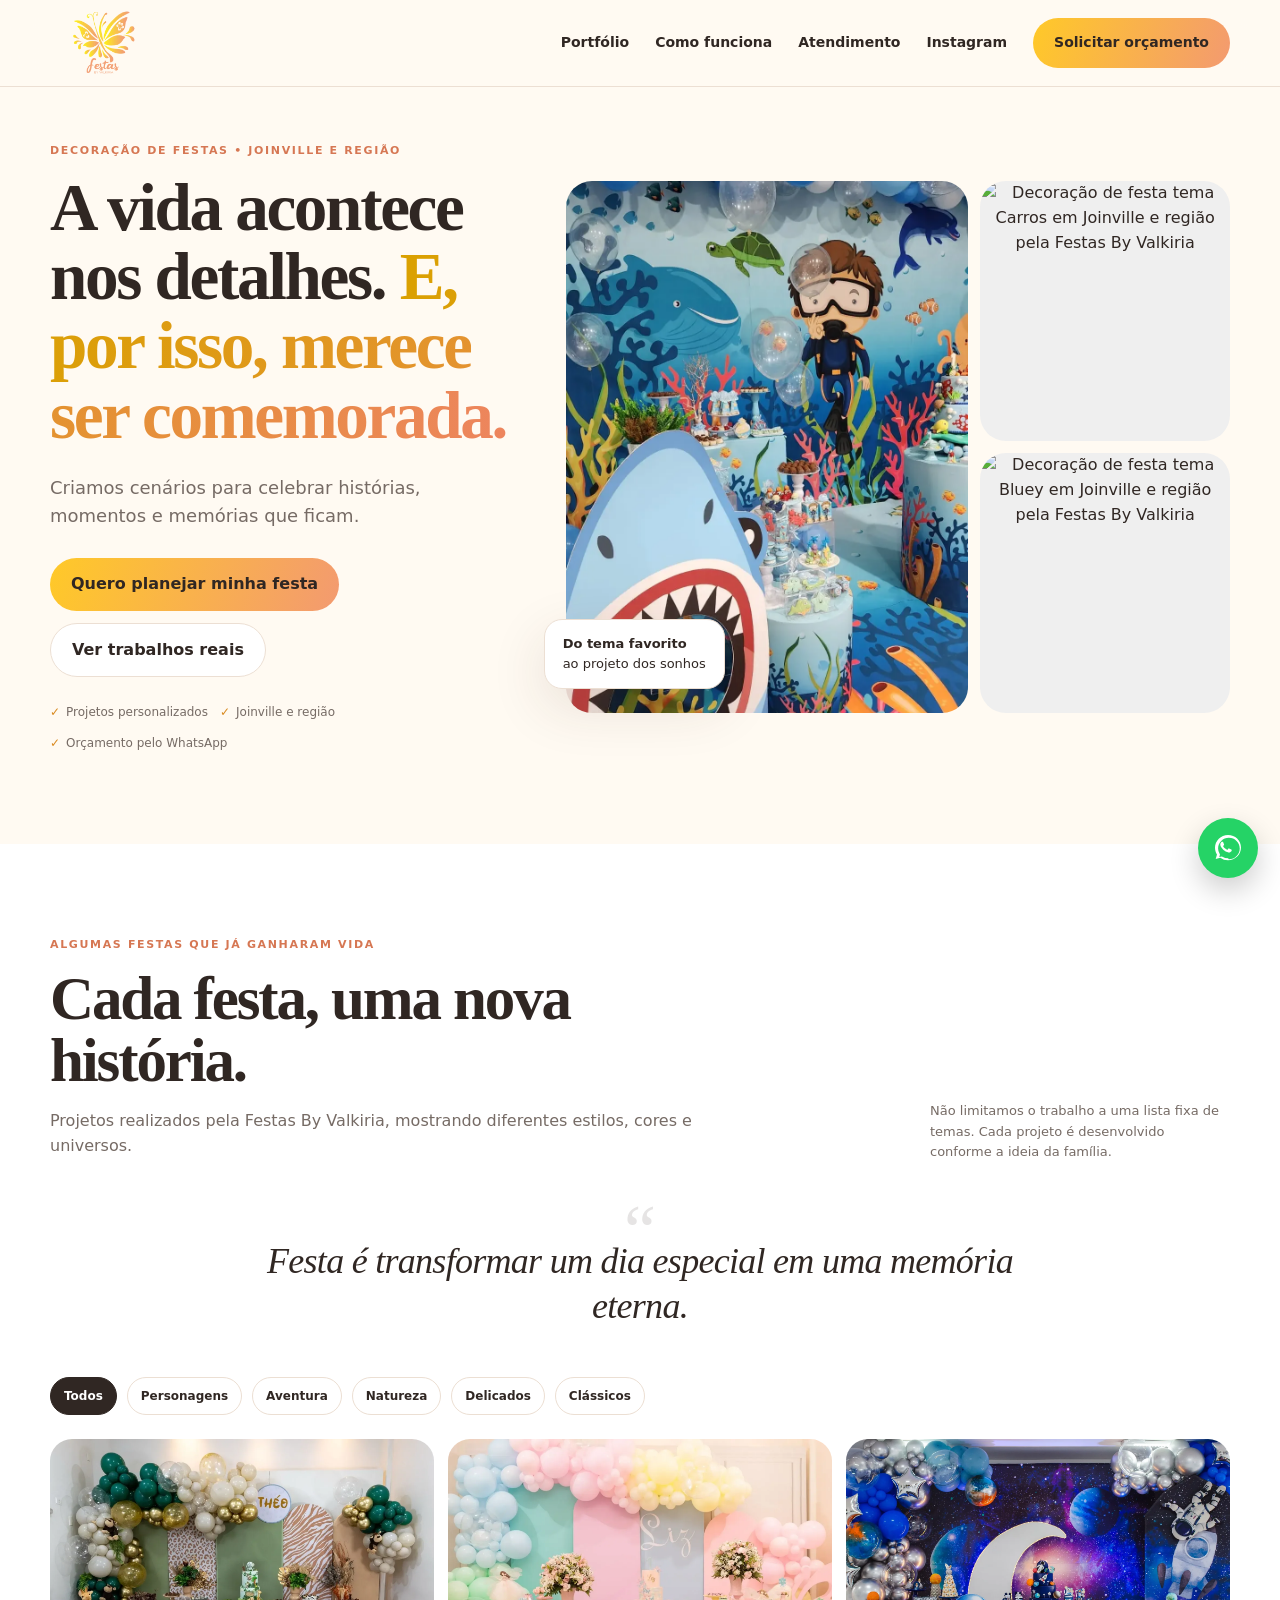
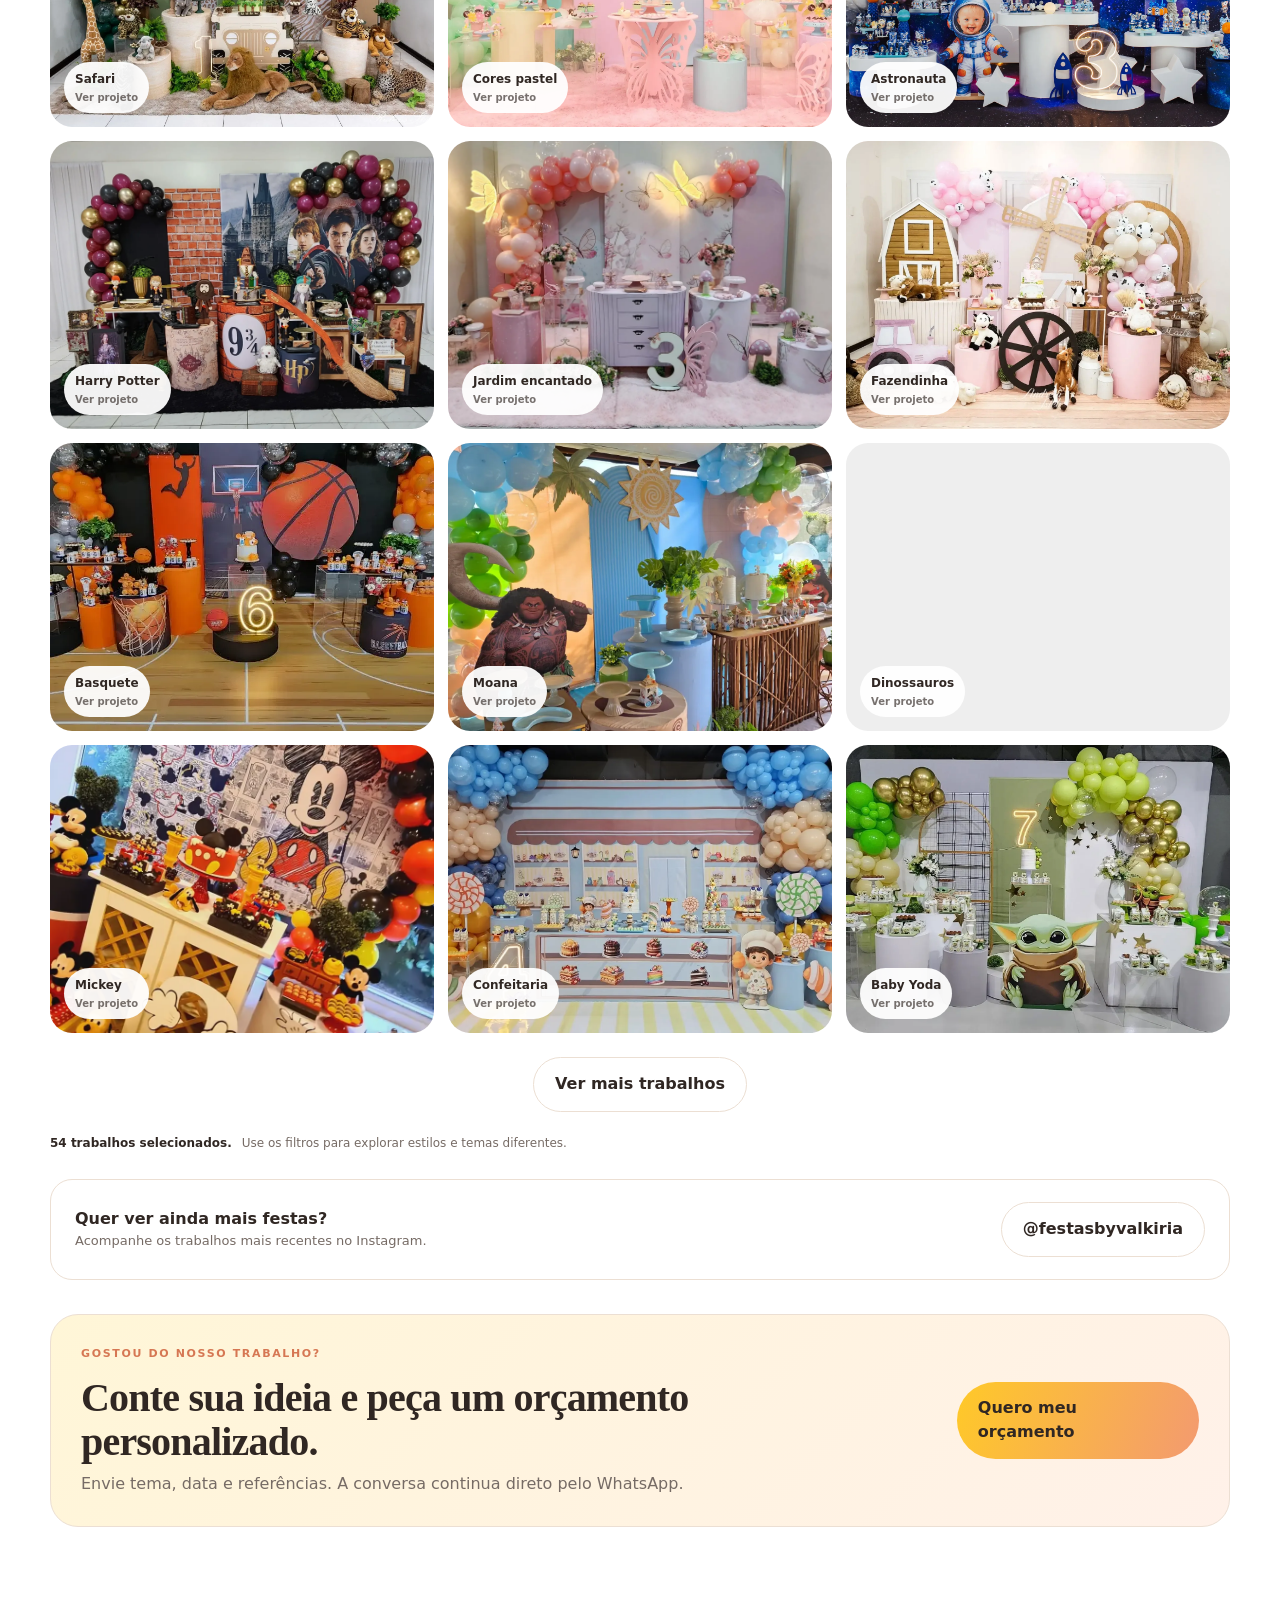
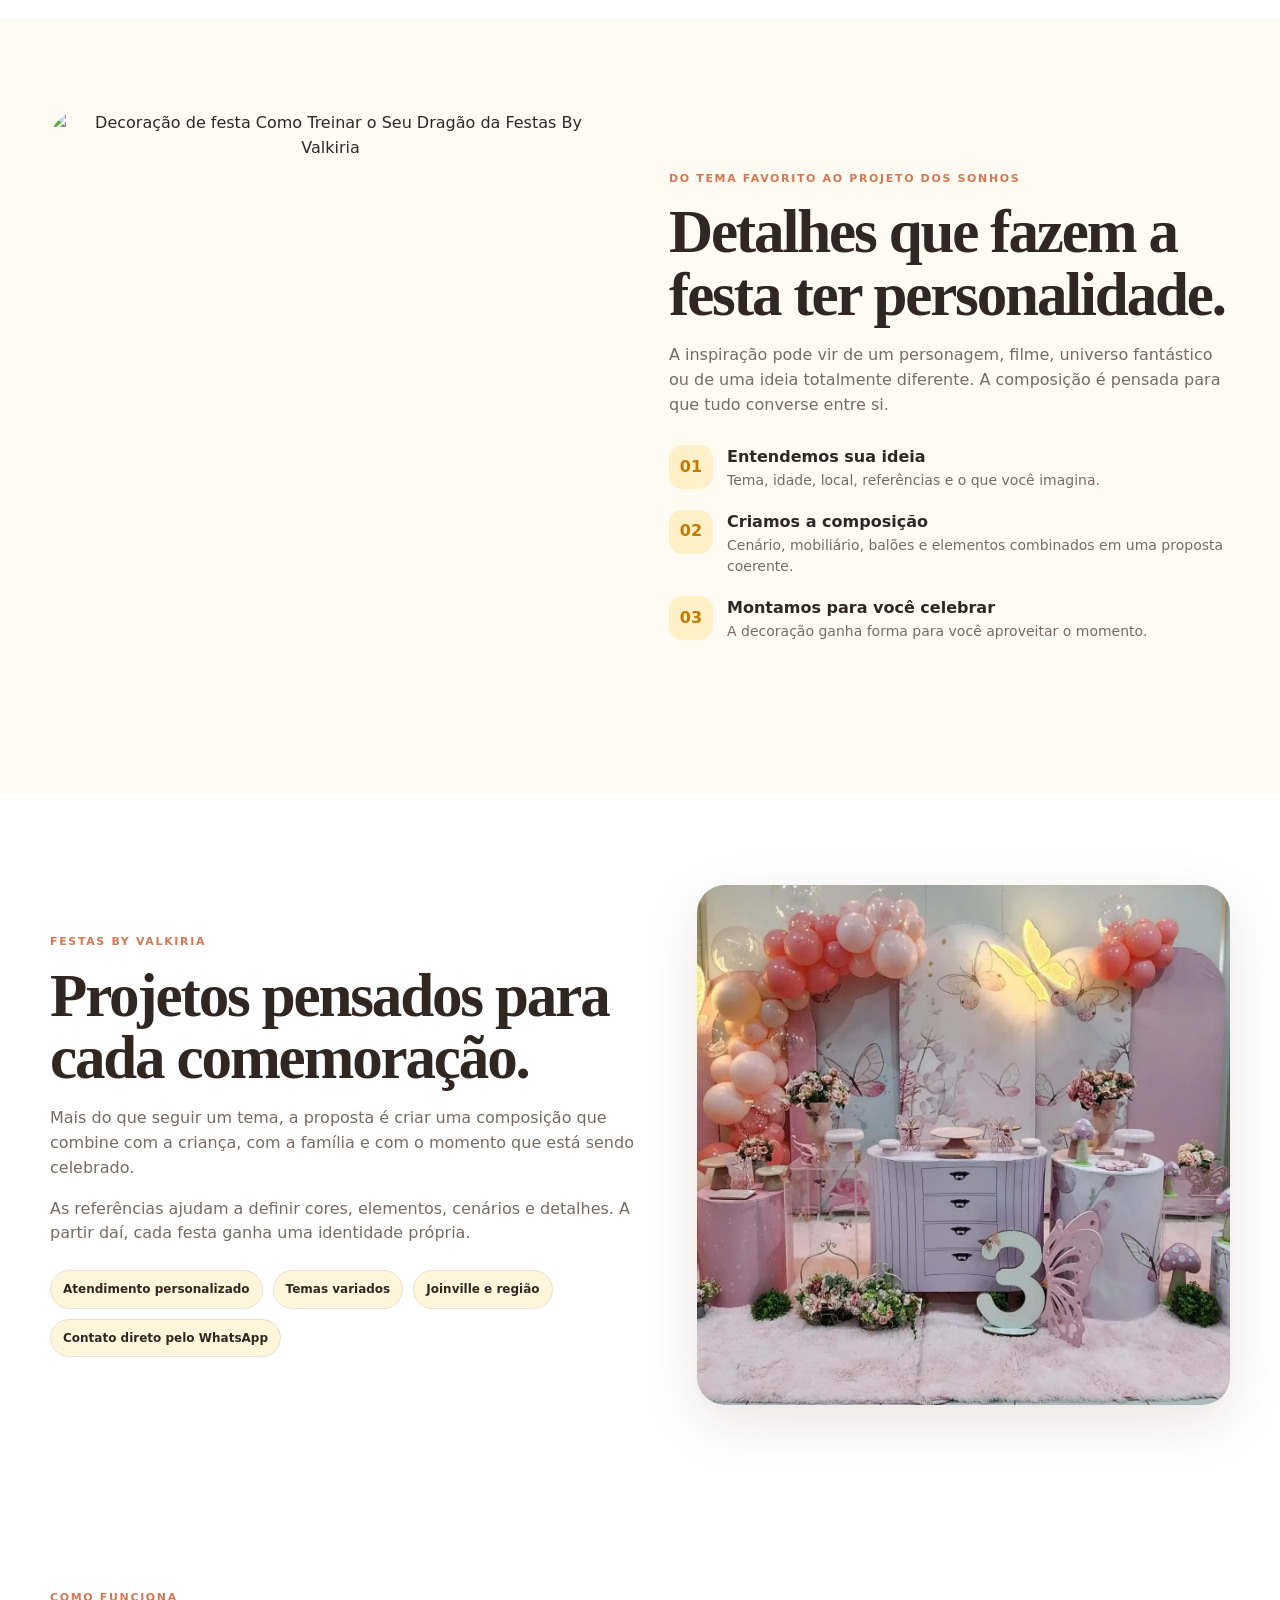
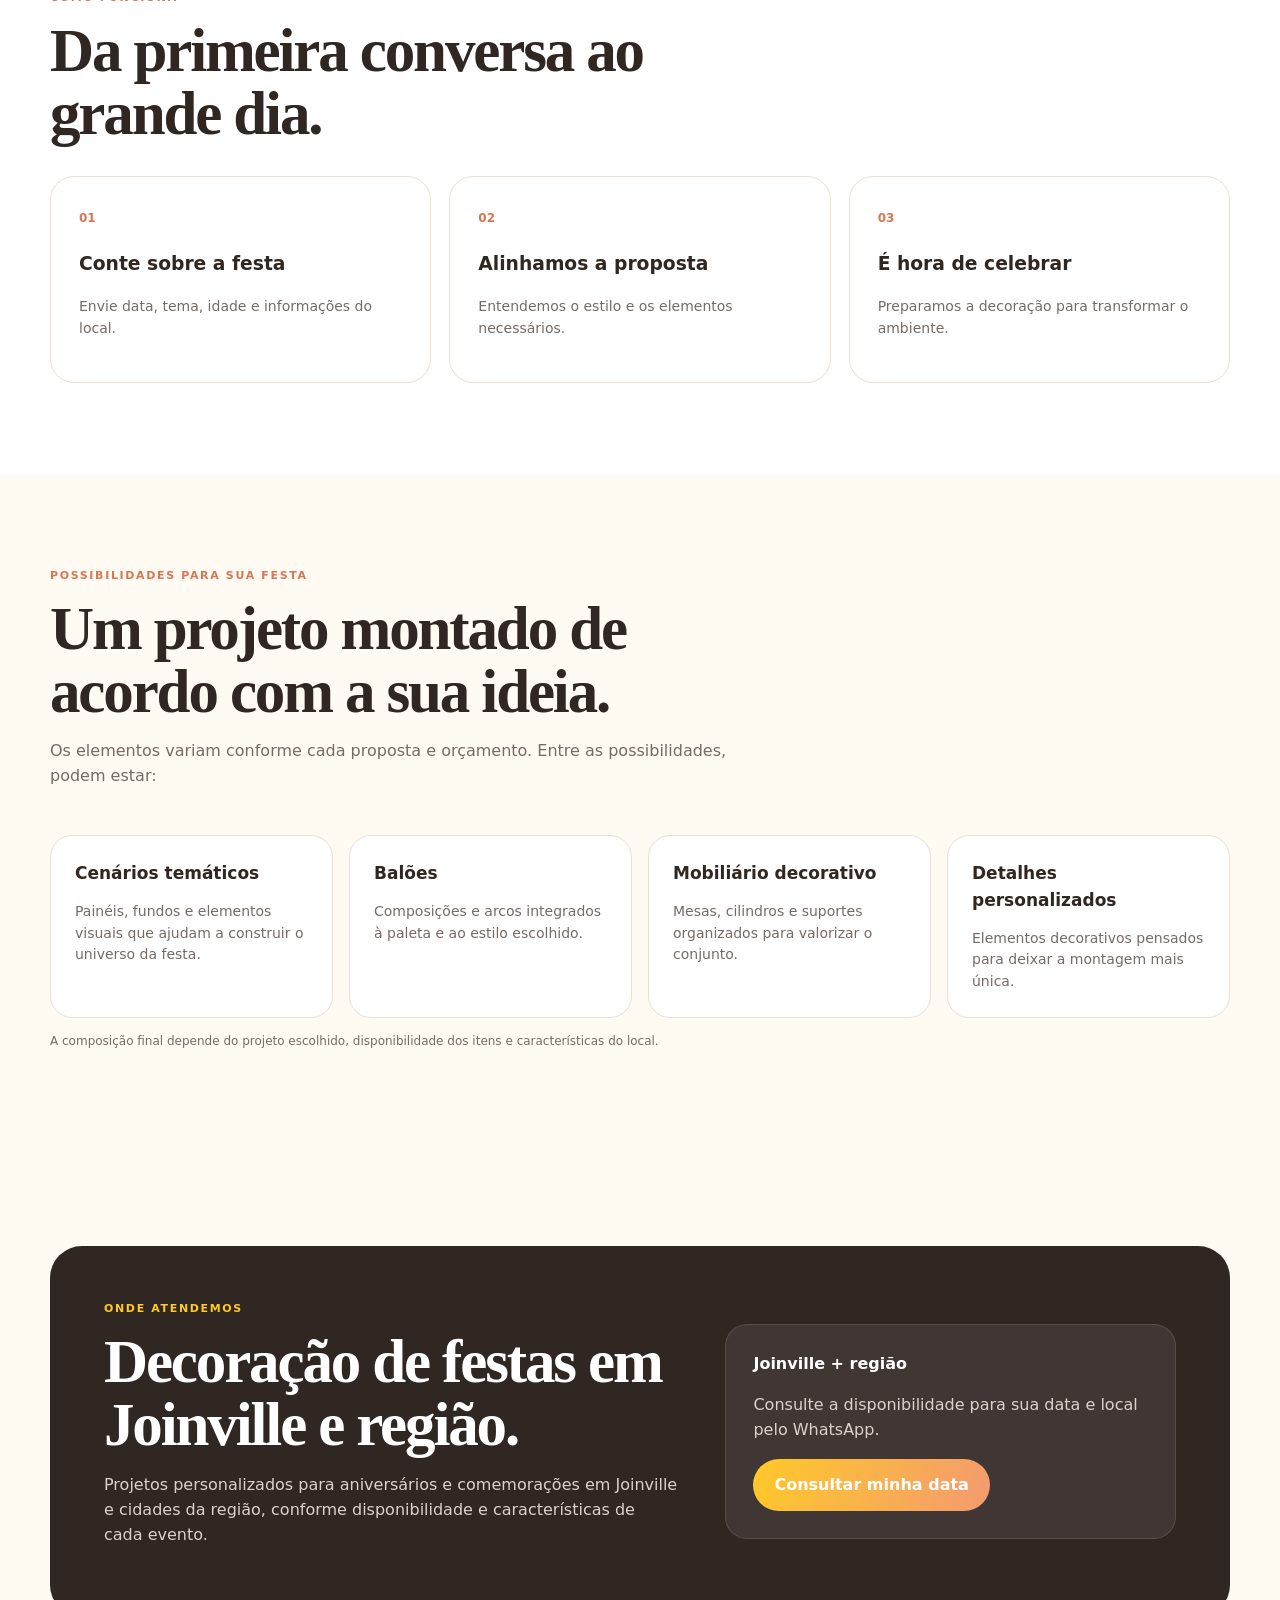
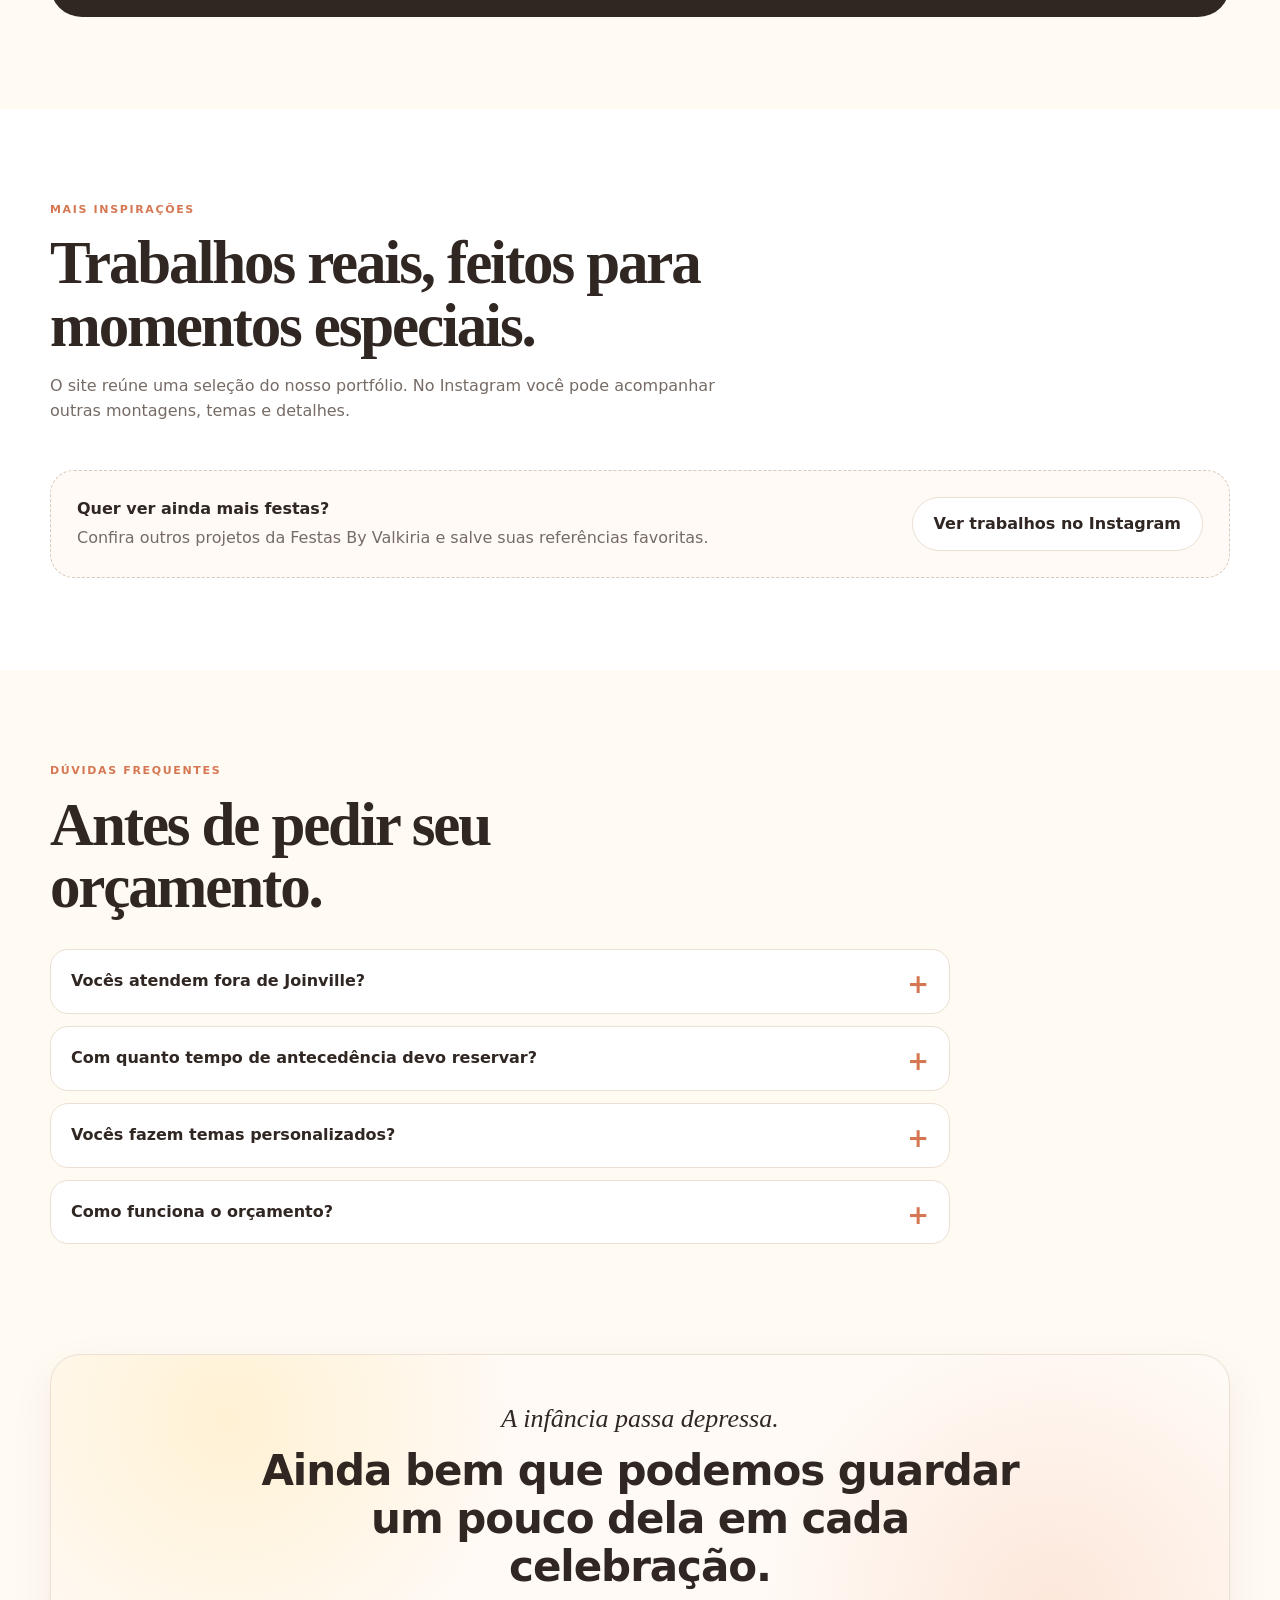
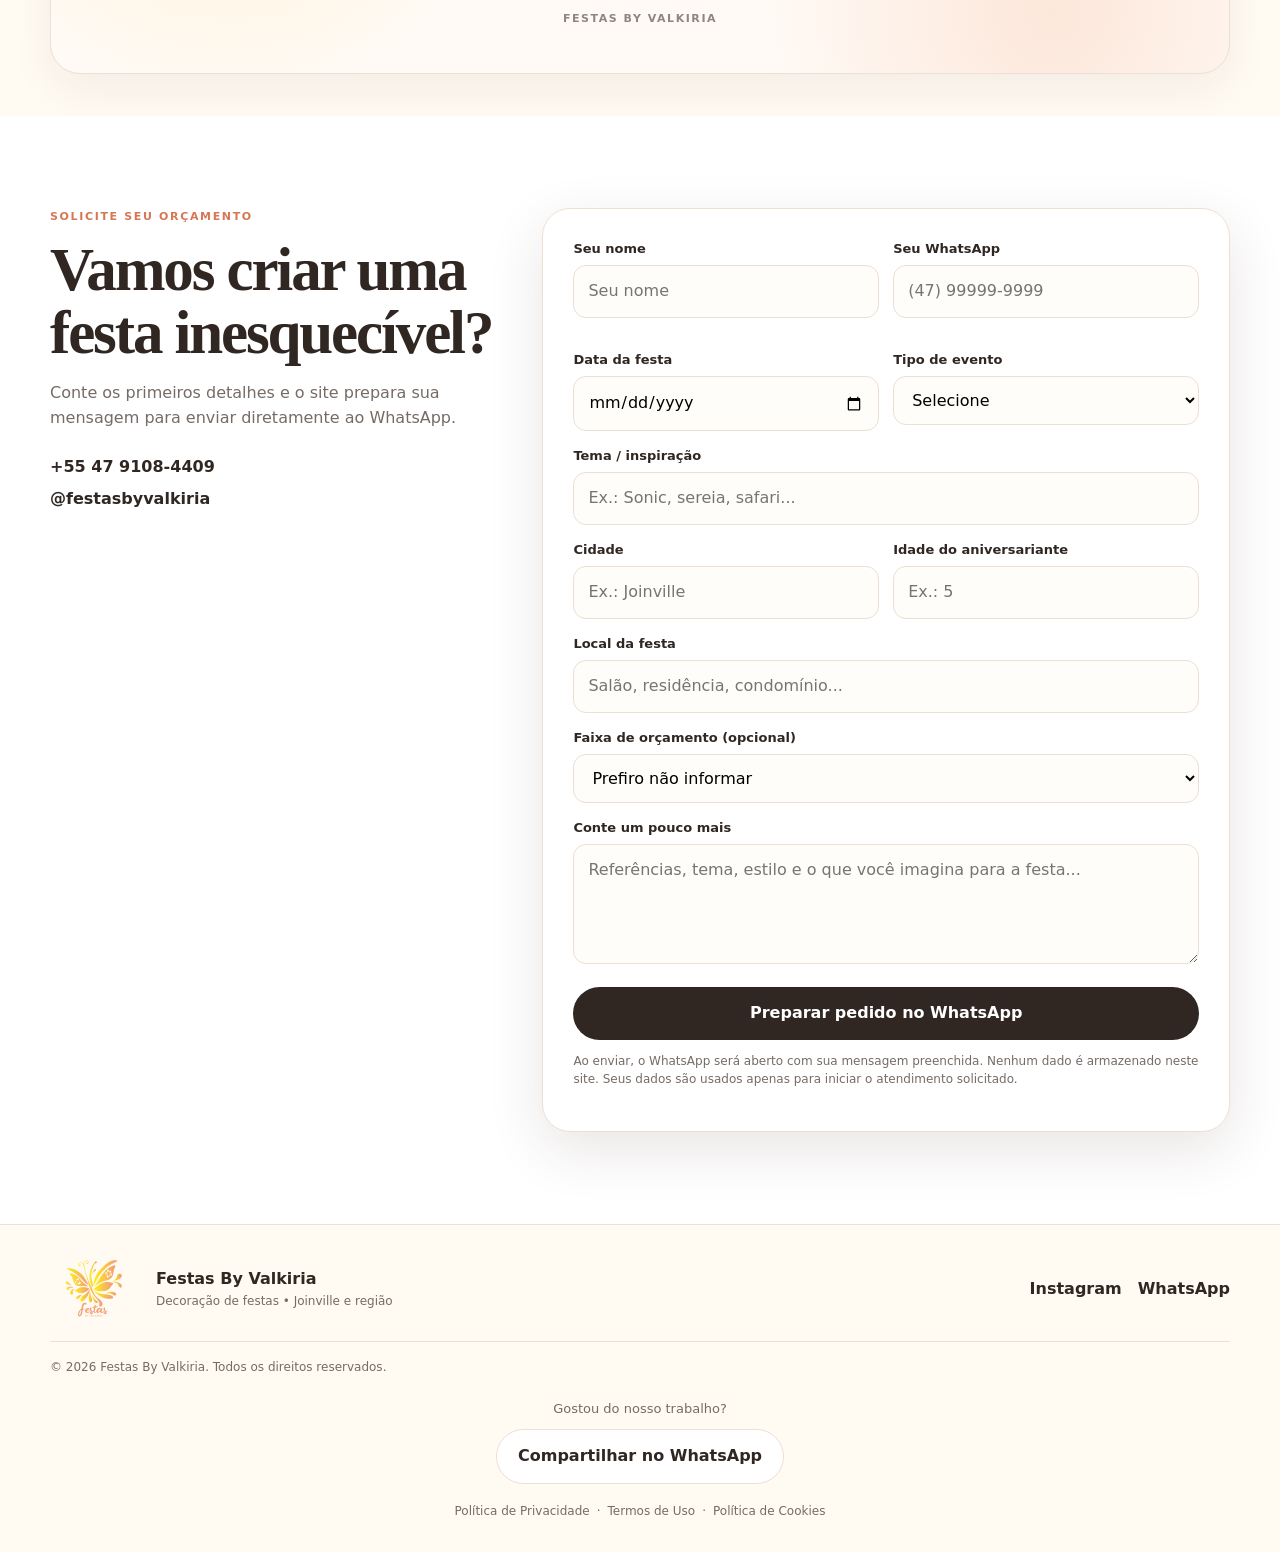
==== commit 4b7339f4: "festas_by_valkiria_v58_6_hero_seo_patch" ====
--- a/index.html
+++ b/index.html
@@ -11,7 +11,7 @@
 <meta content="website" property="og:type"/><meta content="https://festasbyvalkiria.com/" property="og:url"/><meta content="pt_BR" property="og:locale"/>
 <meta content="Festas By Valkiria" property="og:site_name"/><meta content="Festas By Valkiria | Decoração de Festas em Joinville" property="og:title"/>
 <meta content="A vida acontece nos detalhes. E, por isso, merece ser comemorada. Decoração de festas em Joinville e região." property="og:description"/>
-<meta content="https://festasbyvalkiria.com/assets/og-whatsapp-v2.jpg" property="og:image"/><meta content="image/jpeg" property="og:image:type"><meta content="630" property="og:image:height"/><meta content="1200" property="og:image:width"/><meta content="summary_large_image" name="twitter:card"/>
+<meta content="https://festasbyvalkiria.com/assets/og-whatsapp-v2.jpg" property="og:image"/><meta content="image/jpeg" property="og:image:type"/><meta content="630" property="og:image:height"><meta content="1200" property="og:image:width"/><meta content="summary_large_image" name="twitter:card"/>
 <meta content="Festas By Valkiria | Decoração de Festas em Joinville" name="twitter:title"/>
 <meta content="A vida acontece nos detalhes. E, por isso, merece ser comemorada." name="twitter:description"/>
 <meta content="https://festasbyvalkiria.com/assets/og-whatsapp-v2.jpg" name="twitter:image"/>
@@ -46,8 +46,8 @@
 <div class="trust-row"><span>Projetos personalizados</span><span>Joinville e região</span><span>Orçamento pelo WhatsApp</span></div></div>
 <div class="hero-gallery">
 <button class="hero-photo hero-main js-lightbox" data-alt="Decoração Fundo do Mar da Festas By Valkiria" data-image="assets/portfolio/fundo-do-mar.webp" type="button"><img alt="Decoração Fundo do Mar da Festas By Valkiria" decoding="async" fetchpriority="high" height="1600" src="assets/portfolio/fundo-do-mar.webp" width="900"/></button>
-<button class="hero-photo js-lightbox" data-alt="Decoração tema Carros da Festas By Valkiria" data-image="assets/hero/cars-hero.webp" type="button"><img alt="Decoração tema Carros da Festas By Valkiria" decoding="async" height="1600" loading="lazy" src="assets/hero/cars-hero.webp" width="1200"/></button>
-<button class="hero-photo js-lightbox" data-alt="Decoração tema Bluey da Festas By Valkiria" data-image="assets/hero/bluey-hero.webp" type="button"><img alt="Decoração tema Bluey da Festas By Valkiria" decoding="async" height="1600" loading="lazy" src="assets/hero/bluey-hero.webp" width="1200"/></button>
+<button class="hero-photo js-lightbox" data-alt="Decoração de festa tema Carros em Joinville e região pela Festas By Valkiria" data-image="assets/hero/cars-hero.webp" type="button"><img alt="Decoração de festa tema Carros em Joinville e região pela Festas By Valkiria" aria-label="Ver decoração de festa tema Carros" decoding="async" height="1600" loading="lazy" src="assets/hero/cars-hero.webp" title="Decoração tema Carros | Festas By Valkiria" width="1200"/></button>
+<button class="hero-photo js-lightbox" data-alt="Decoração de festa tema Bluey em Joinville e região pela Festas By Valkiria" data-image="assets/hero/bluey-hero.webp" type="button"><img alt="Decoração de festa tema Bluey em Joinville e região pela Festas By Valkiria" aria-label="Ver decoração de festa tema Bluey" decoding="async" height="1600" loading="lazy" src="assets/hero/bluey-hero.webp" title="Decoração tema Bluey | Festas By Valkiria" width="1200"/></button>
 <div class="hero-badge"><strong>Do tema favorito</strong><span>ao projeto dos sonhos</span></div>
 </div></div></section>
 <section class="section white" id="portfolio"><div class="container">
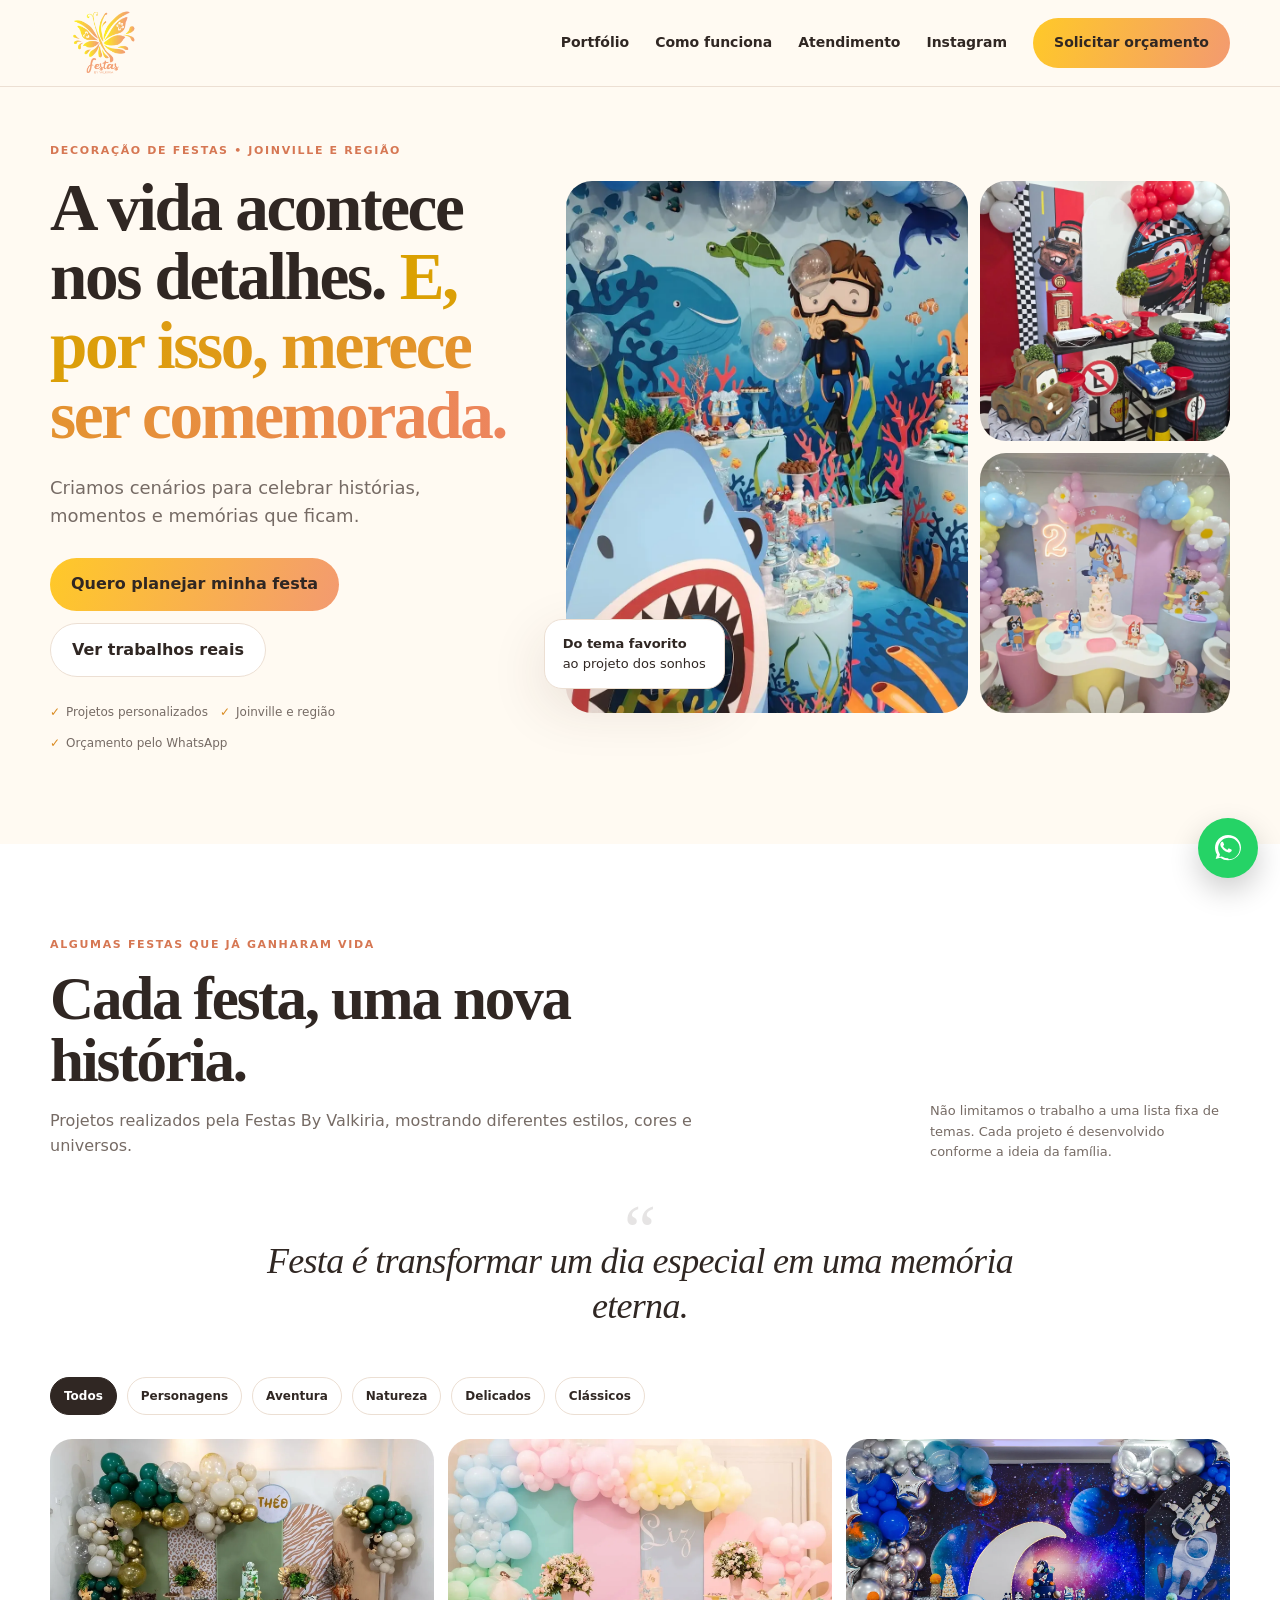
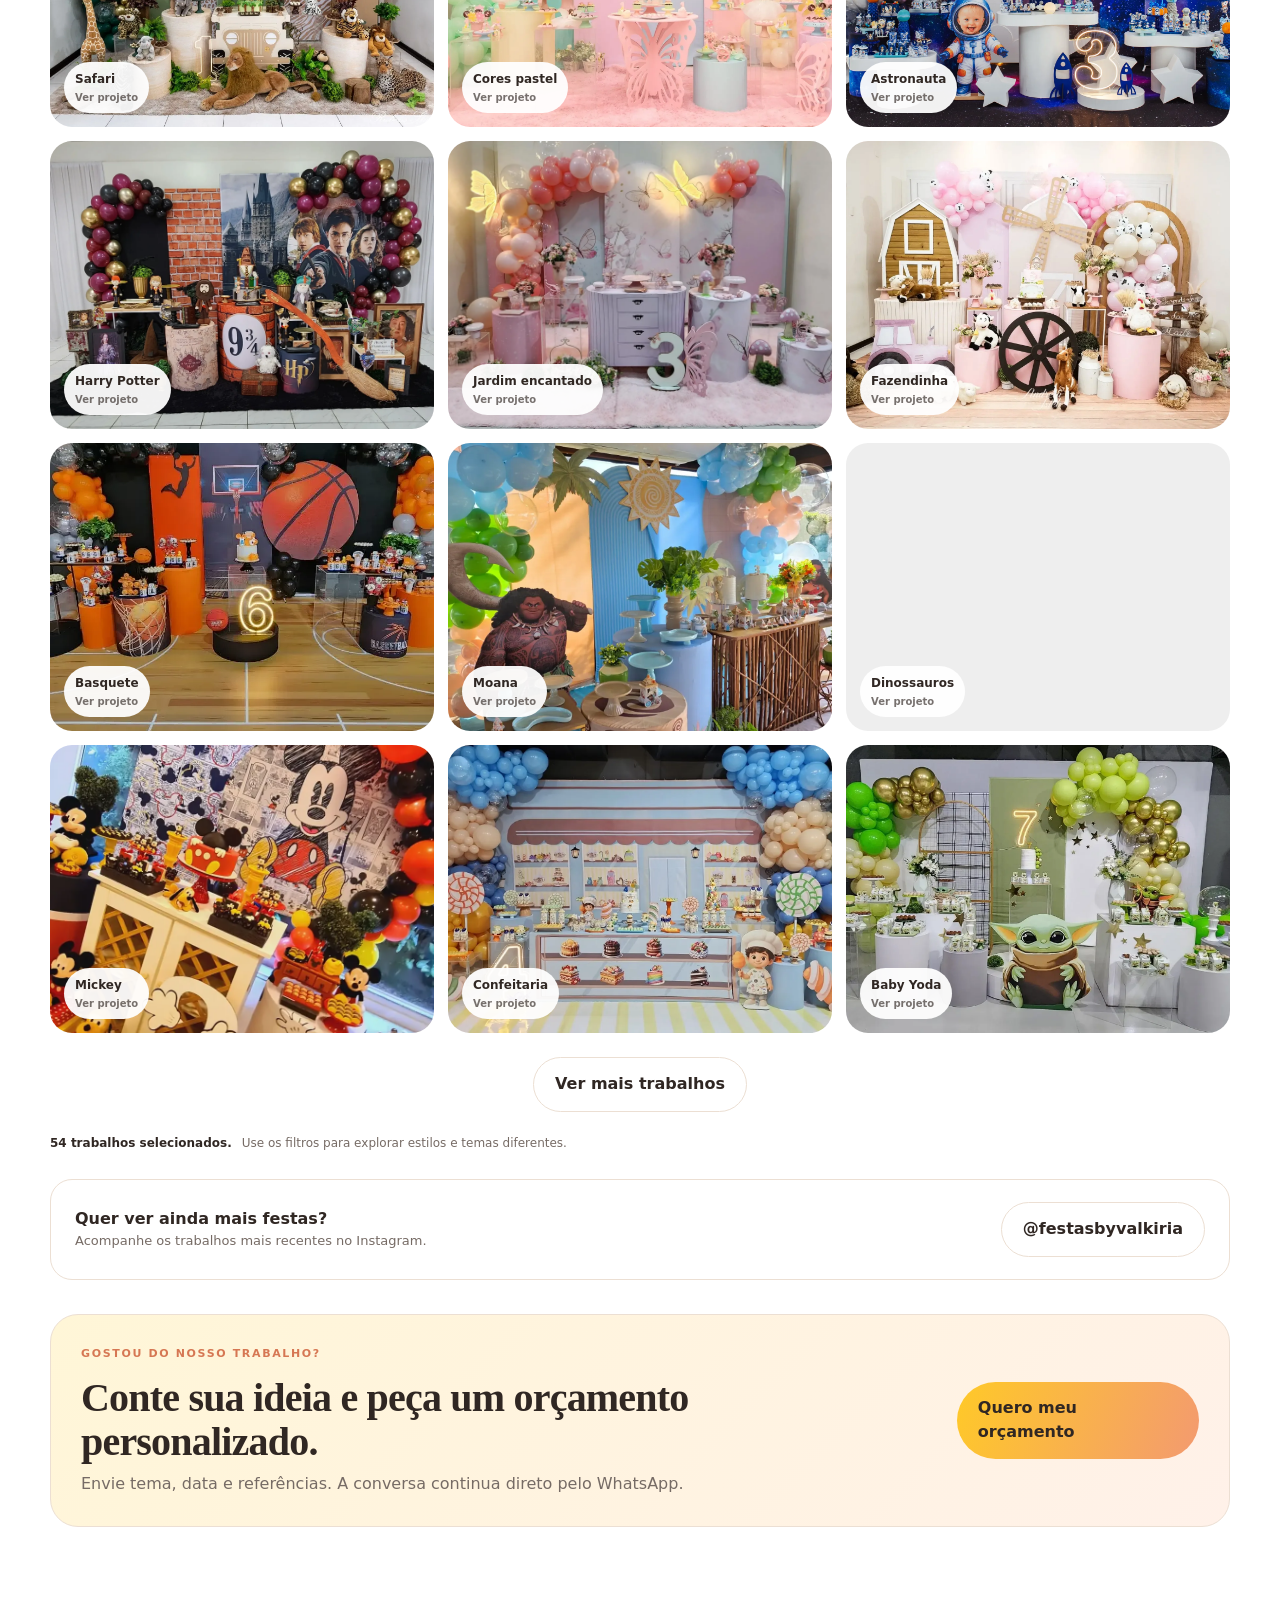
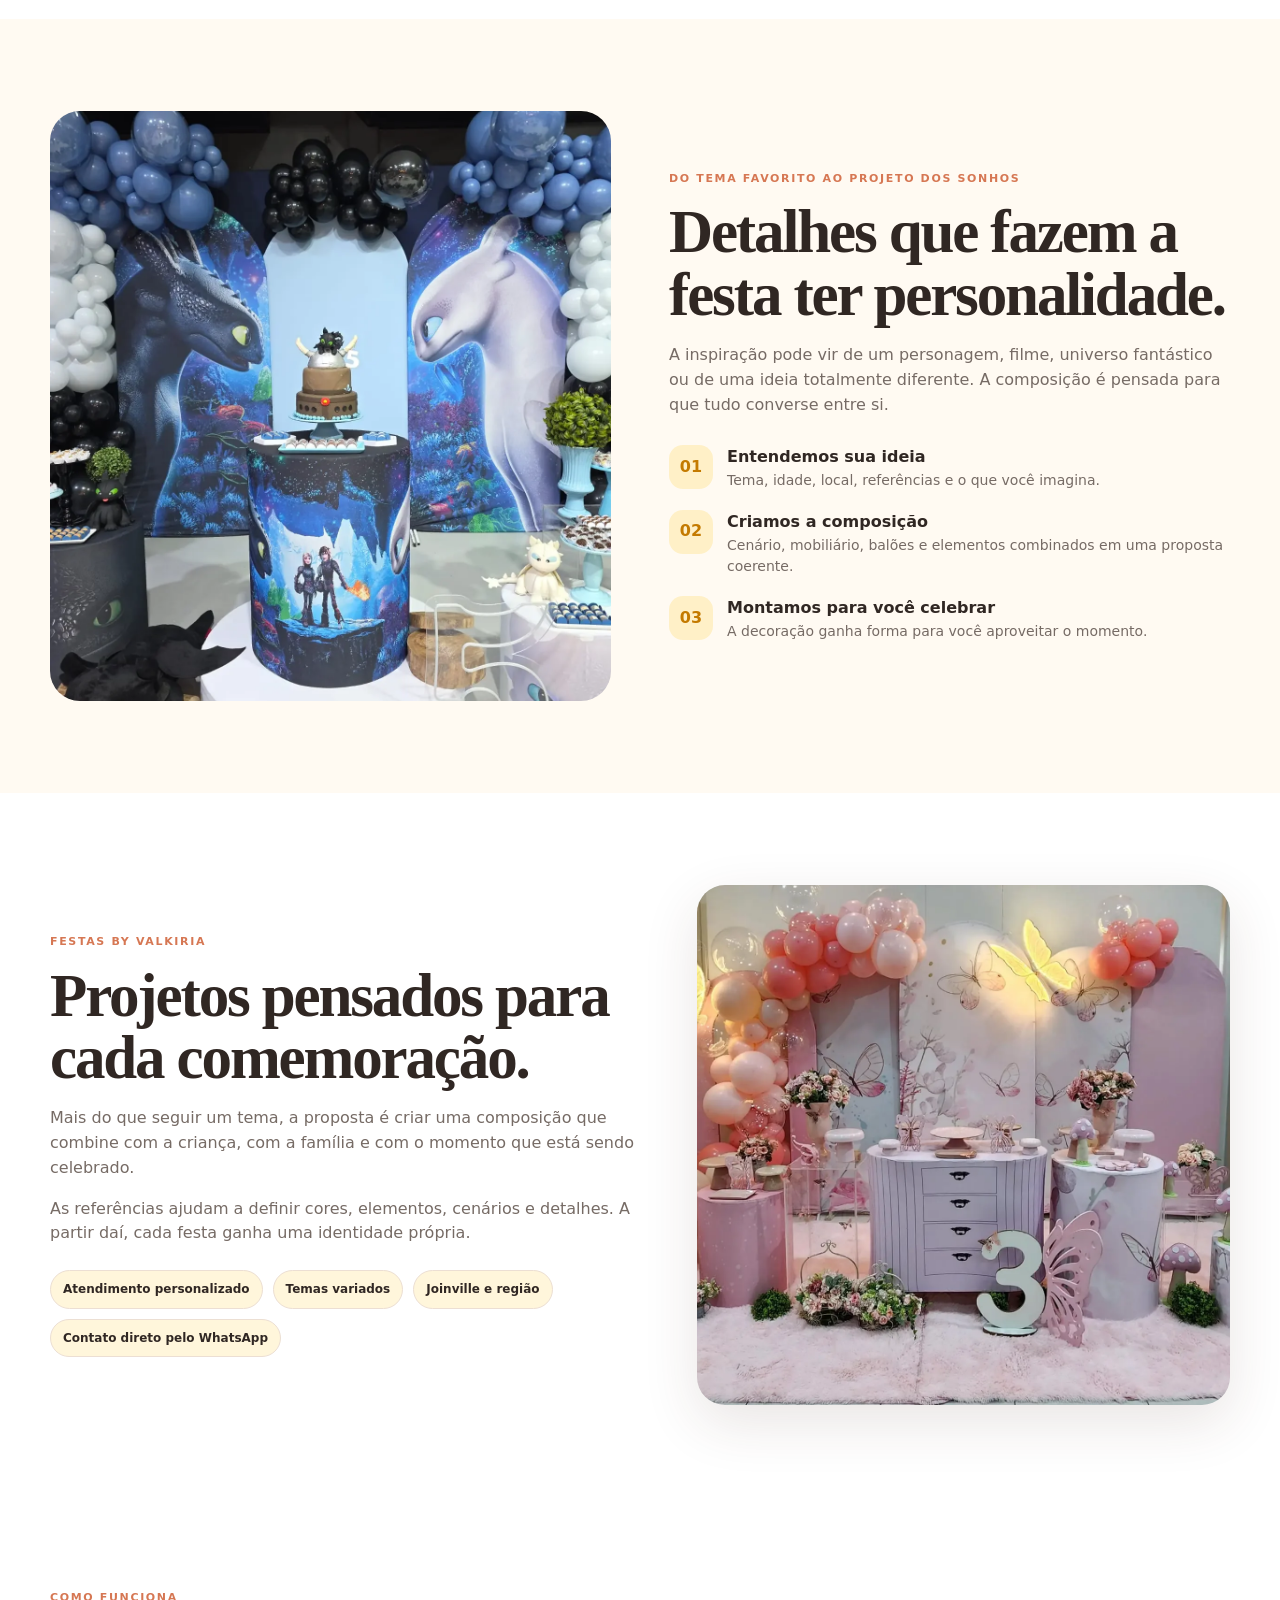
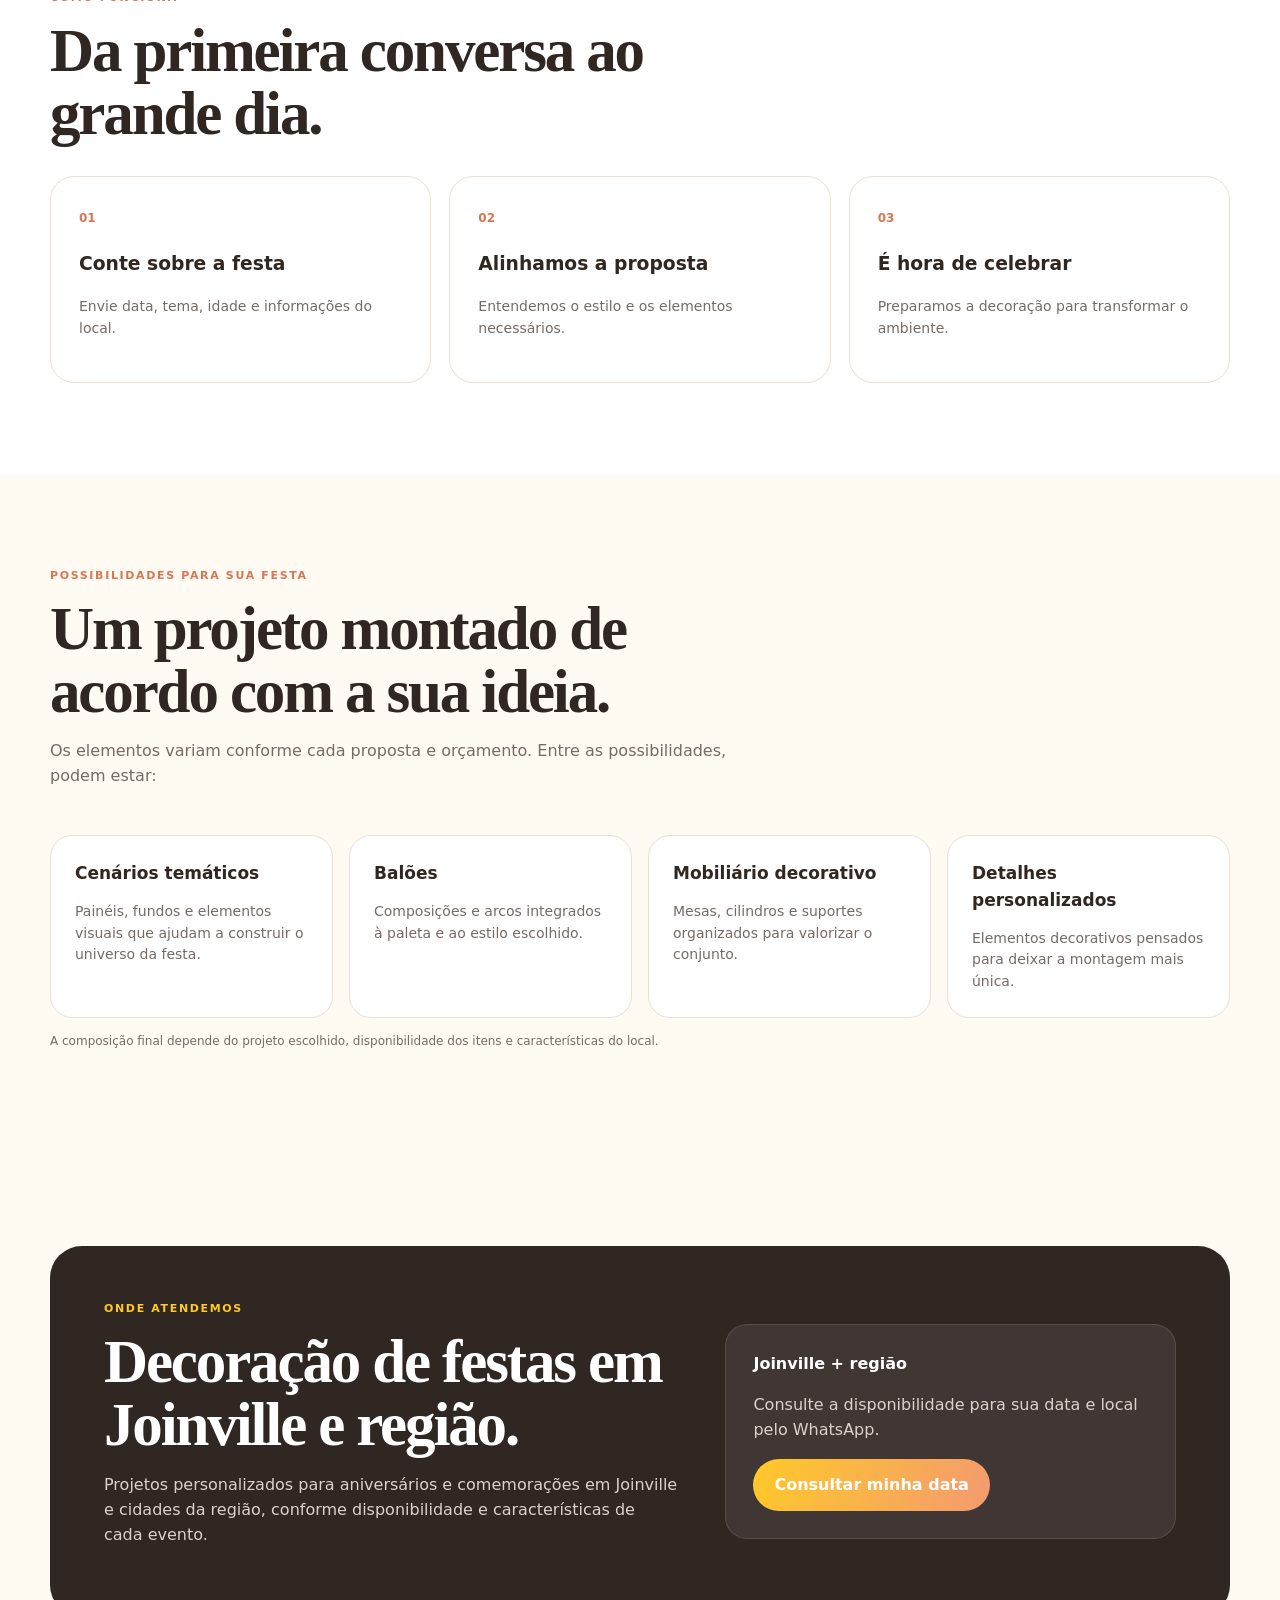
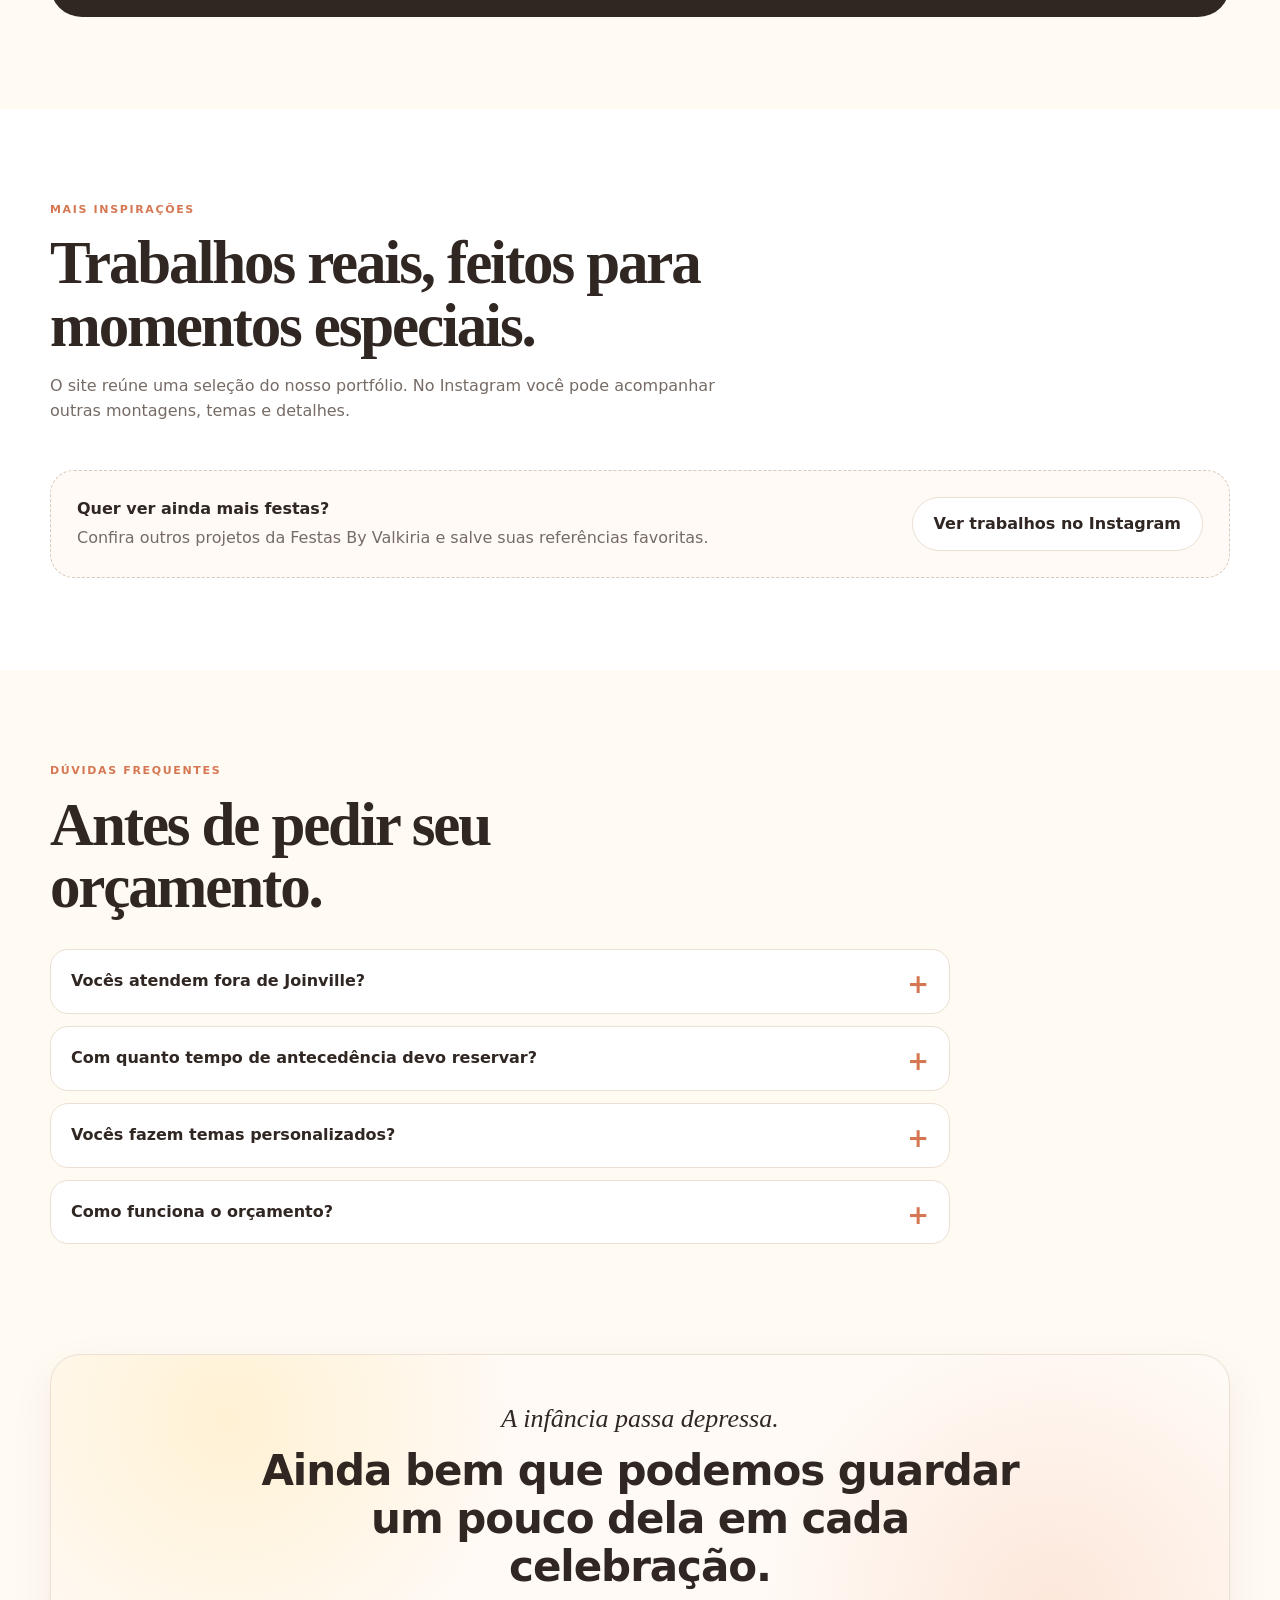
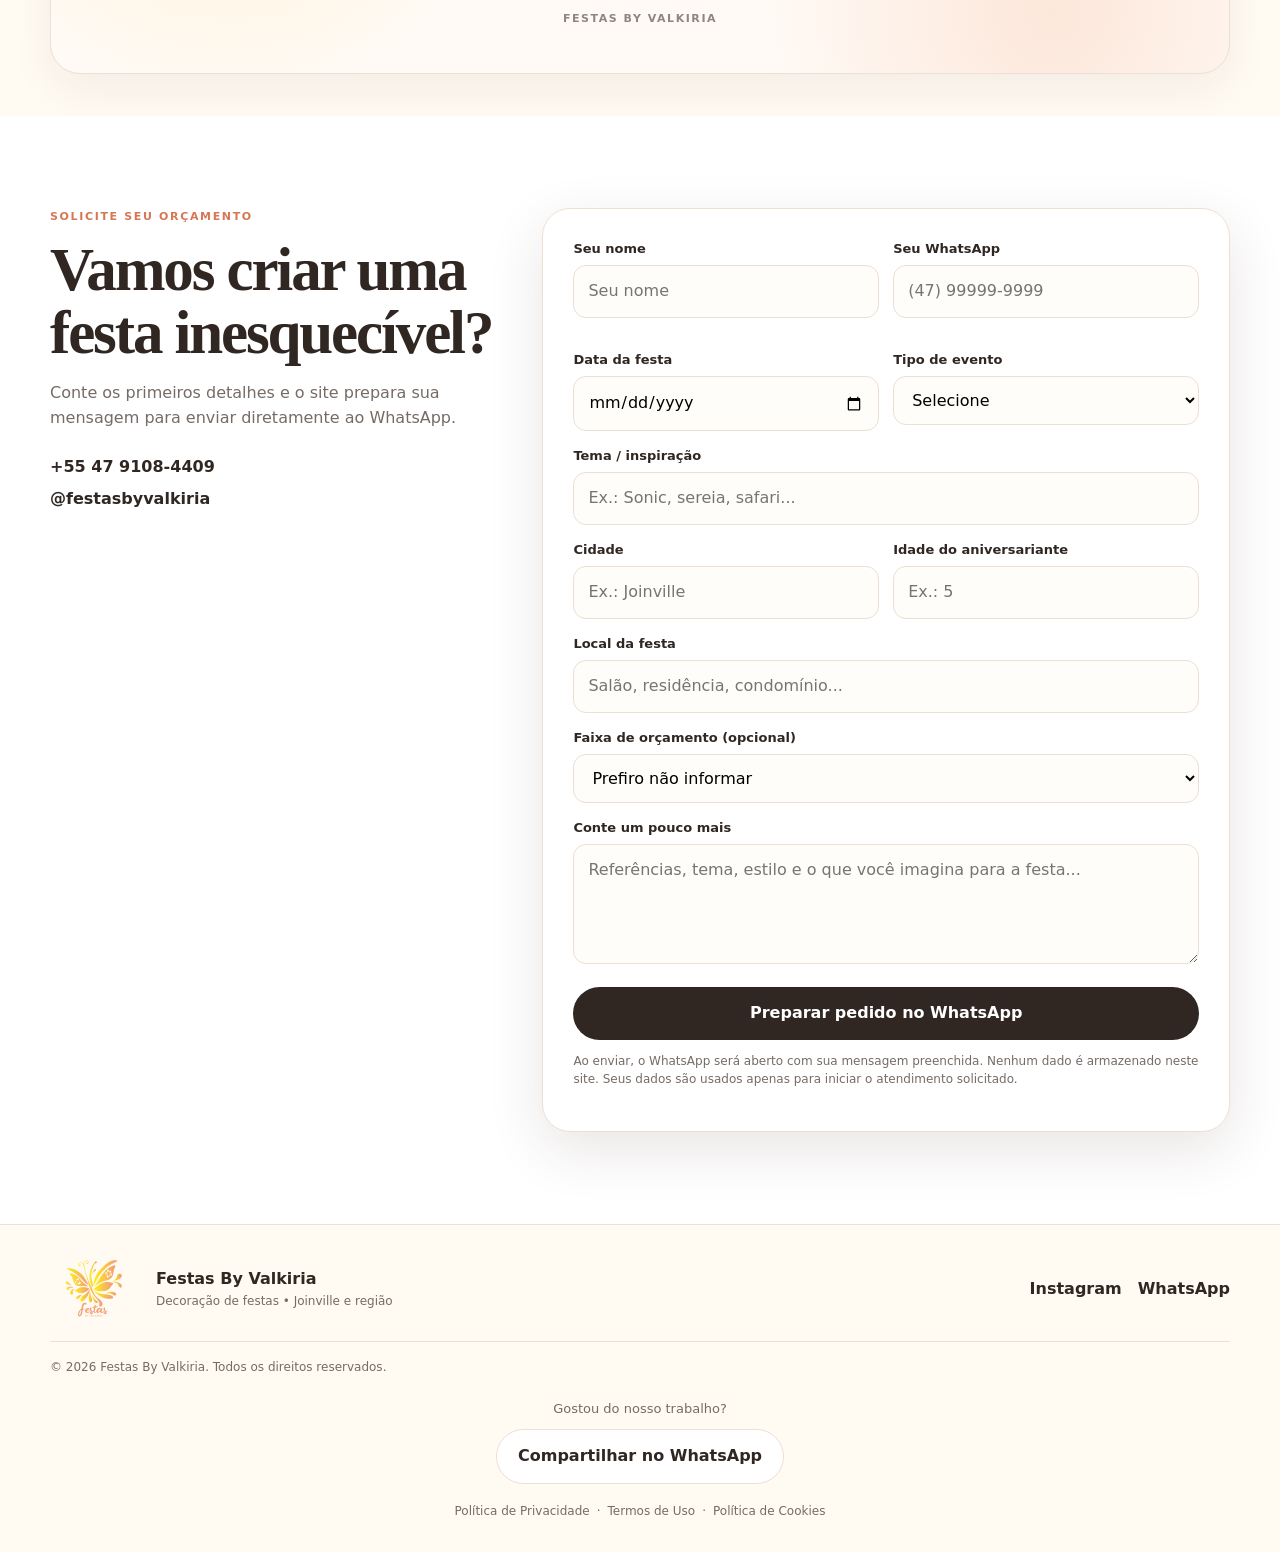
==== commit 3e7ffc8d: "festas_by_valkiria_v58_7_paths_fix_patch" ====
--- a/index.html
+++ b/index.html
@@ -46,8 +46,8 @@
 <div class="trust-row"><span>Projetos personalizados</span><span>Joinville e região</span><span>Orçamento pelo WhatsApp</span></div></div>
 <div class="hero-gallery">
 <button class="hero-photo hero-main js-lightbox" data-alt="Decoração Fundo do Mar da Festas By Valkiria" data-image="assets/portfolio/fundo-do-mar.webp" type="button"><img alt="Decoração Fundo do Mar da Festas By Valkiria" decoding="async" fetchpriority="high" height="1600" src="assets/portfolio/fundo-do-mar.webp" width="900"/></button>
-<button class="hero-photo js-lightbox" data-alt="Decoração de festa tema Carros em Joinville e região pela Festas By Valkiria" data-image="assets/hero/cars-hero.webp" type="button"><img alt="Decoração de festa tema Carros em Joinville e região pela Festas By Valkiria" aria-label="Ver decoração de festa tema Carros" decoding="async" height="1600" loading="lazy" src="assets/hero/cars-hero.webp" title="Decoração tema Carros | Festas By Valkiria" width="1200"/></button>
-<button class="hero-photo js-lightbox" data-alt="Decoração de festa tema Bluey em Joinville e região pela Festas By Valkiria" data-image="assets/hero/bluey-hero.webp" type="button"><img alt="Decoração de festa tema Bluey em Joinville e região pela Festas By Valkiria" aria-label="Ver decoração de festa tema Bluey" decoding="async" height="1600" loading="lazy" src="assets/hero/bluey-hero.webp" title="Decoração tema Bluey | Festas By Valkiria" width="1200"/></button>
+<button class="hero-photo js-lightbox" data-alt="Decoração de festa tema Carros em Joinville e região pela Festas By Valkiria" data-image="cars-hero.webp" type="button"><img alt="Decoração de festa tema Carros em Joinville e região pela Festas By Valkiria" aria-label="Ver decoração de festa tema Carros" decoding="async" height="1600" loading="lazy" src="cars-hero.webp" title="Decoração tema Carros | Festas By Valkiria" width="1200"/></button>
+<button class="hero-photo js-lightbox" data-alt="Decoração de festa tema Bluey em Joinville e região pela Festas By Valkiria" data-image="bluey-hero.webp" type="button"><img alt="Decoração de festa tema Bluey em Joinville e região pela Festas By Valkiria" aria-label="Ver decoração de festa tema Bluey" decoding="async" height="1600" loading="lazy" src="bluey-hero.webp" title="Decoração tema Bluey | Festas By Valkiria" width="1200"/></button>
 <div class="hero-badge"><strong>Do tema favorito</strong><span>ao projeto dos sonhos</span></div>
 </div></div></section>
 <section class="section white" id="portfolio"><div class="container">
@@ -73,7 +73,7 @@
 </div>
 </div></section>
 <section class="section"><div class="container story-grid">
-<button class="story-image js-lightbox" data-alt="Decoração tema Como Treinar o Seu Dragão da Festas By Valkiria" data-image="assets/como-treinar-seu-dragao.webp" type="button"><img alt="Decoração de festa Como Treinar o Seu Dragão da Festas By Valkiria" decoding="async" height="1600" loading="lazy" src="assets/como-treinar-seu-dragao.webp" width="1200"/></button>
+<button class="story-image js-lightbox" data-alt="Decoração tema Como Treinar o Seu Dragão da Festas By Valkiria" data-image="como-treinar-seu-dragao.webp" type="button"><img alt="Decoração de festa Como Treinar o Seu Dragão da Festas By Valkiria" decoding="async" height="1600" loading="lazy" src="como-treinar-seu-dragao.webp" width="1200"/></button>
 <div class="story-copy"><p class="eyebrow">Do tema favorito ao projeto dos sonhos</p><h2>Detalhes que fazem a festa ter personalidade.</h2>
 <p>A inspiração pode vir de um personagem, filme, universo fantástico ou de uma ideia totalmente diferente. A composição é pensada para que tudo converse entre si.</p>
 <div class="feature-list">
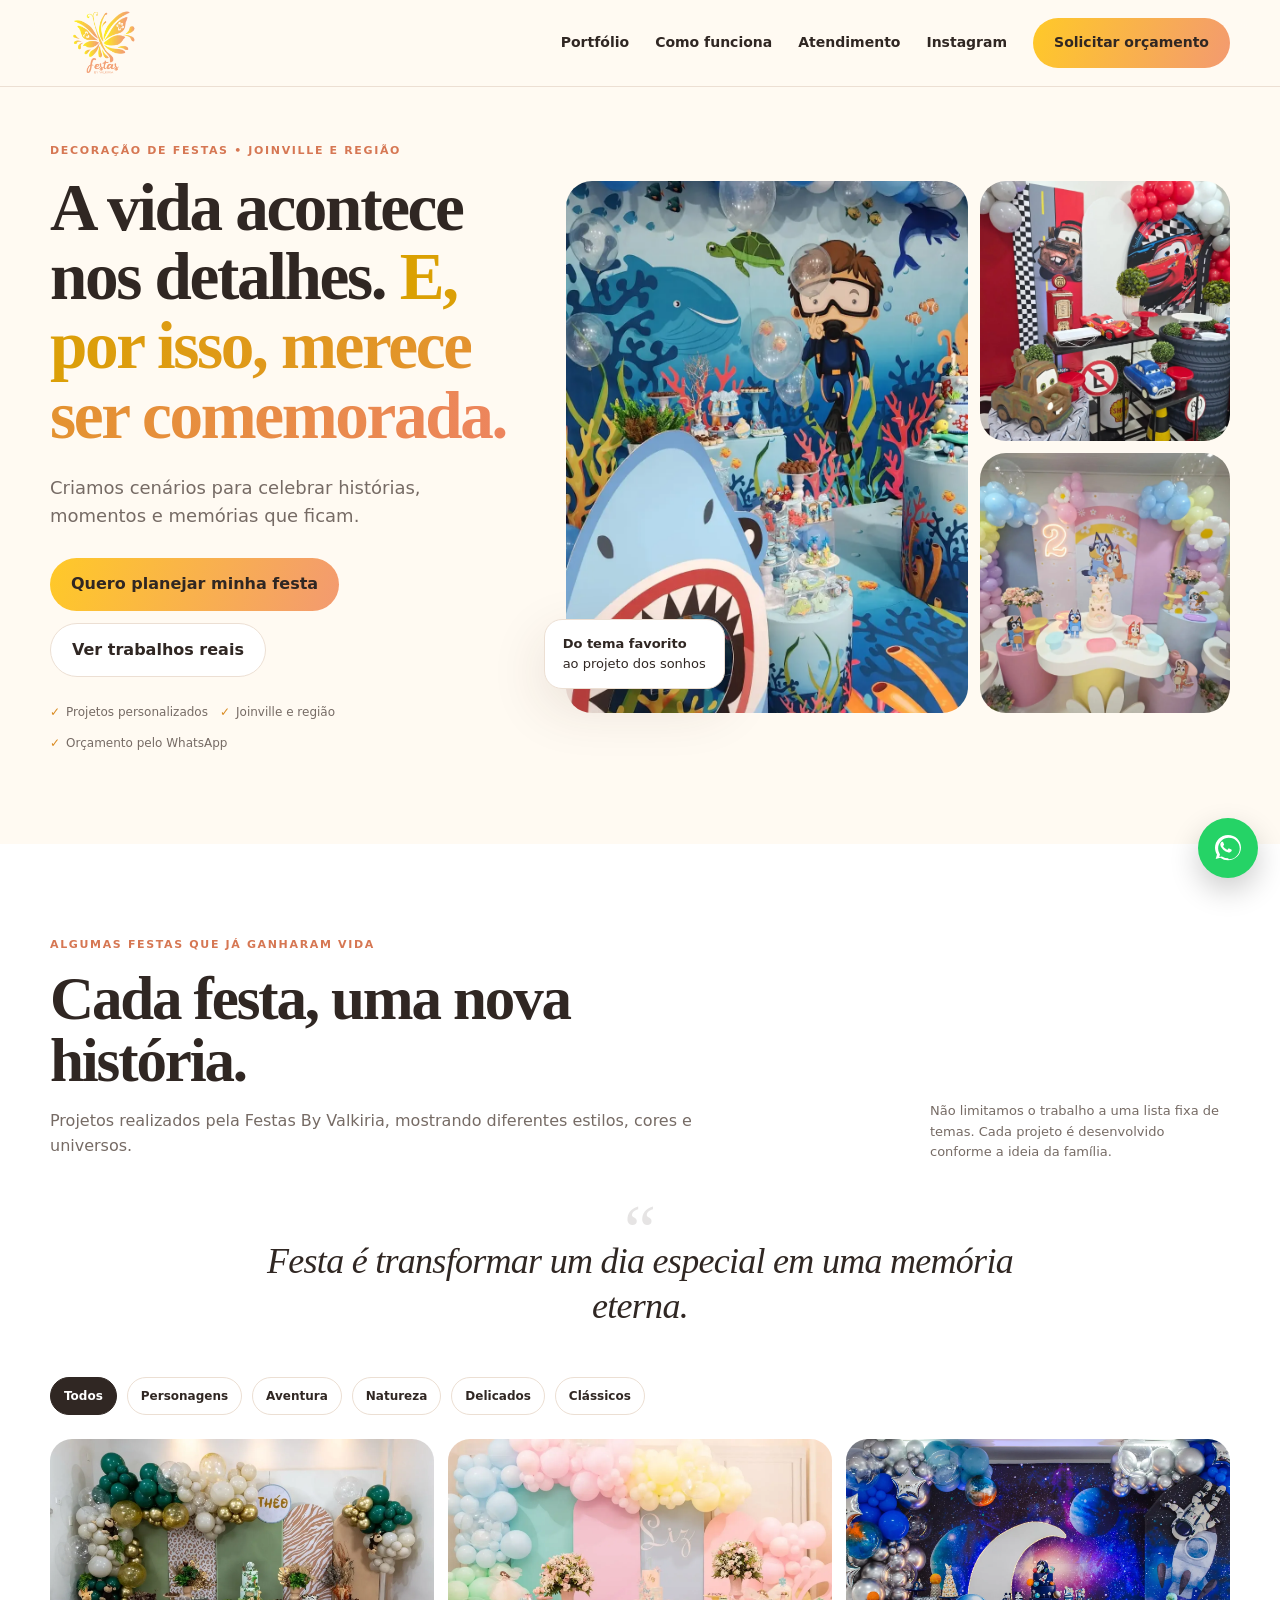
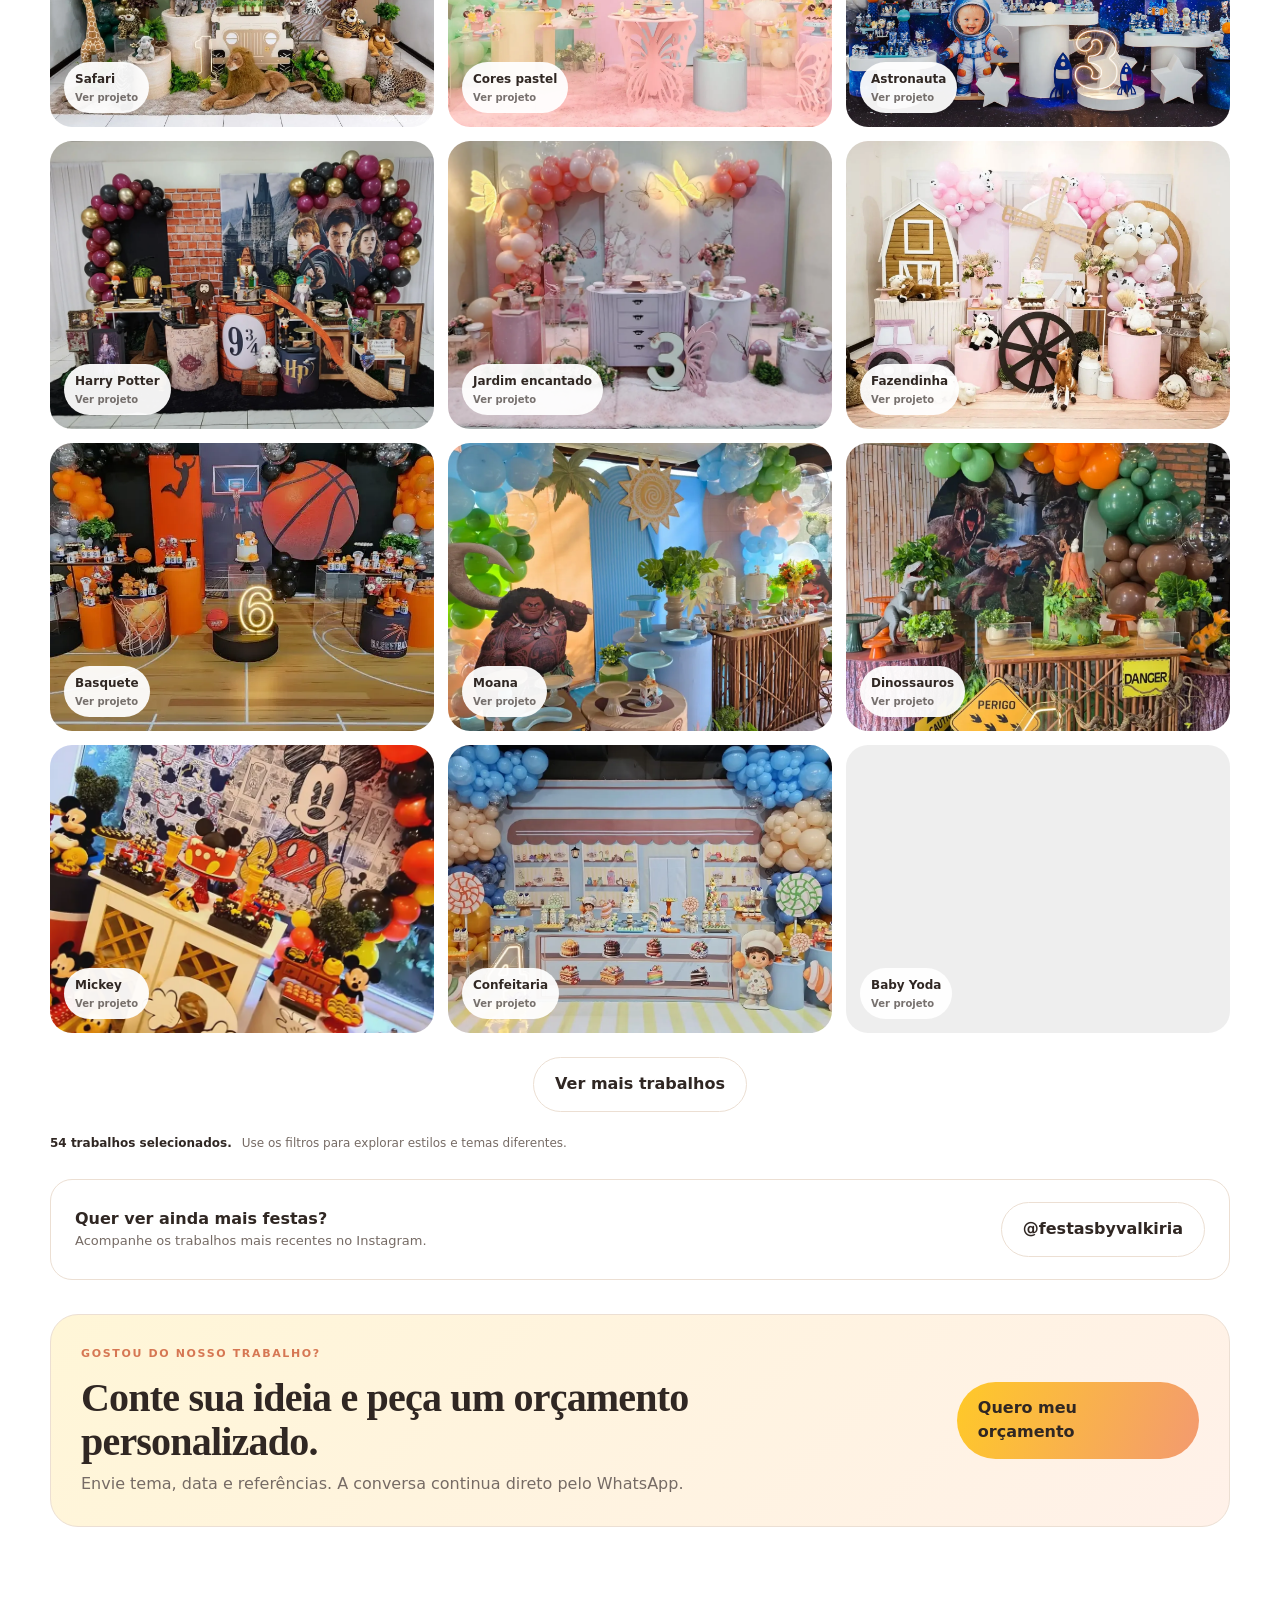
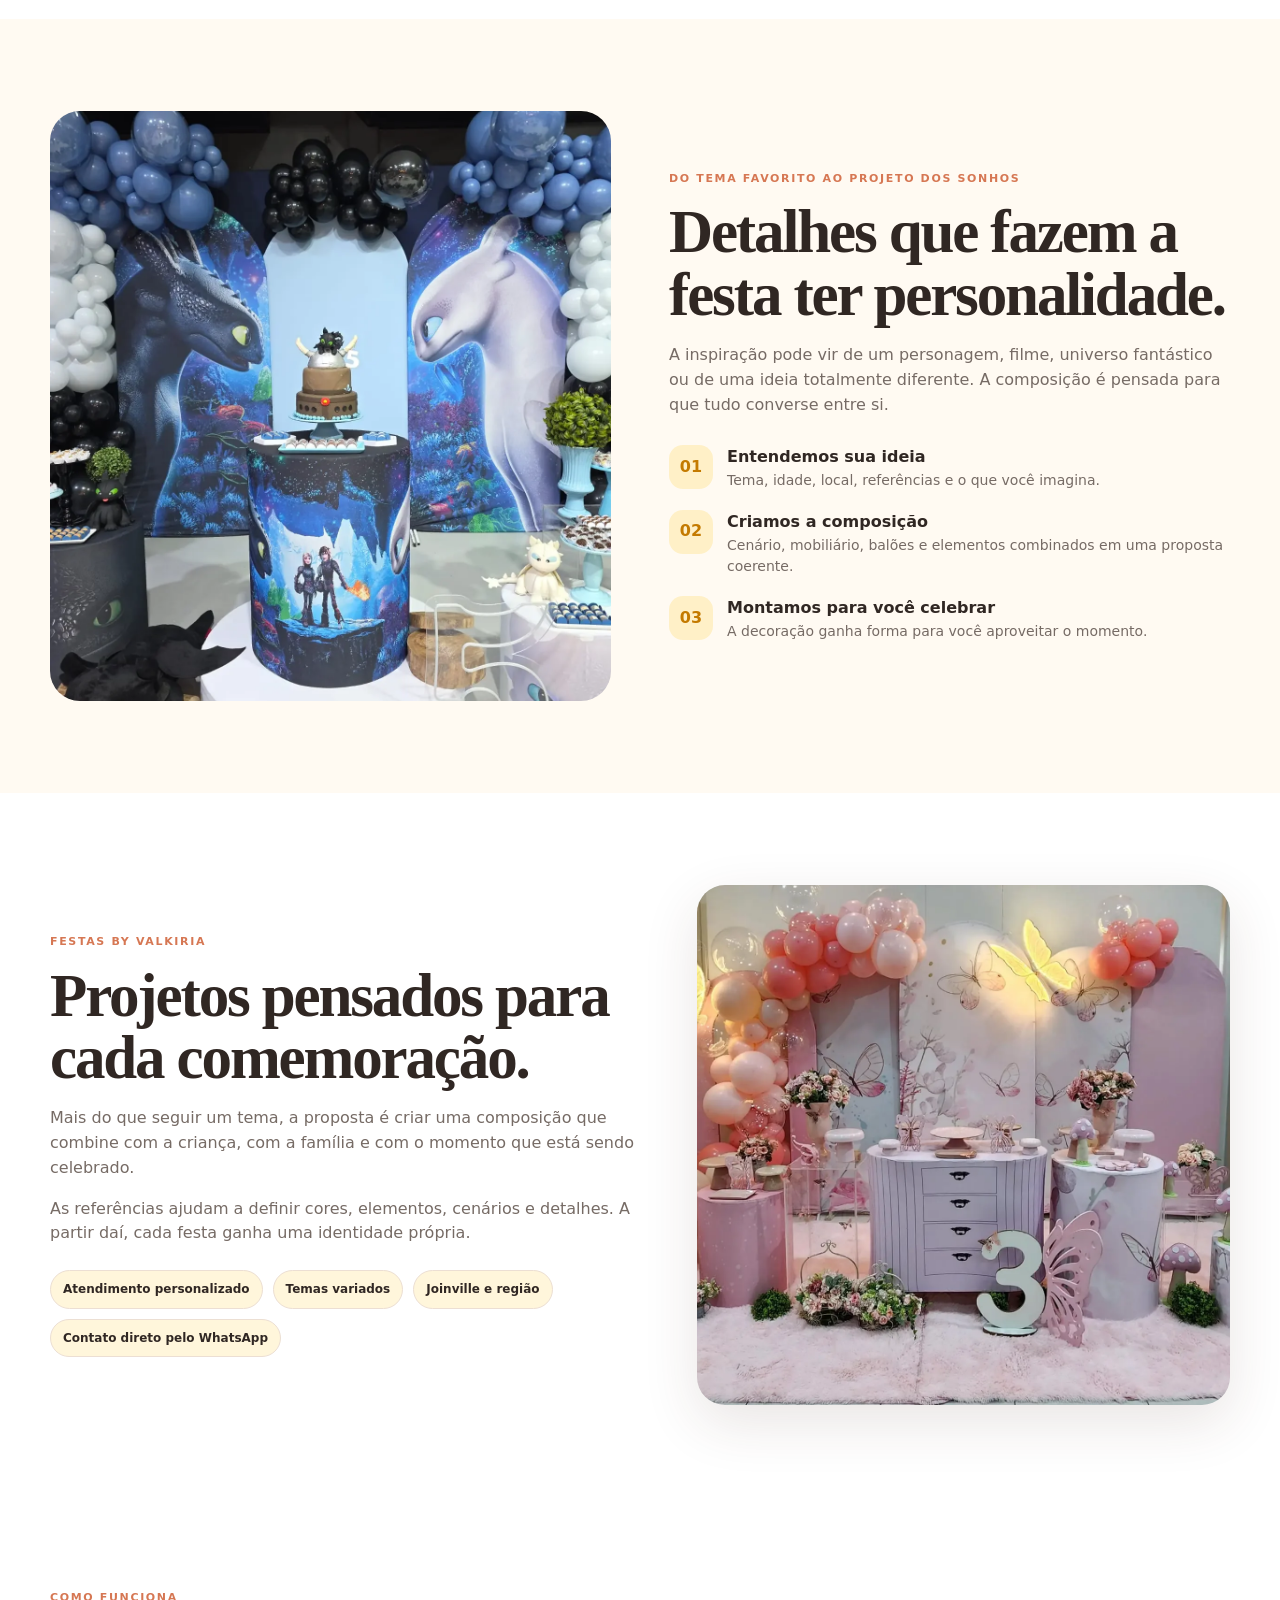
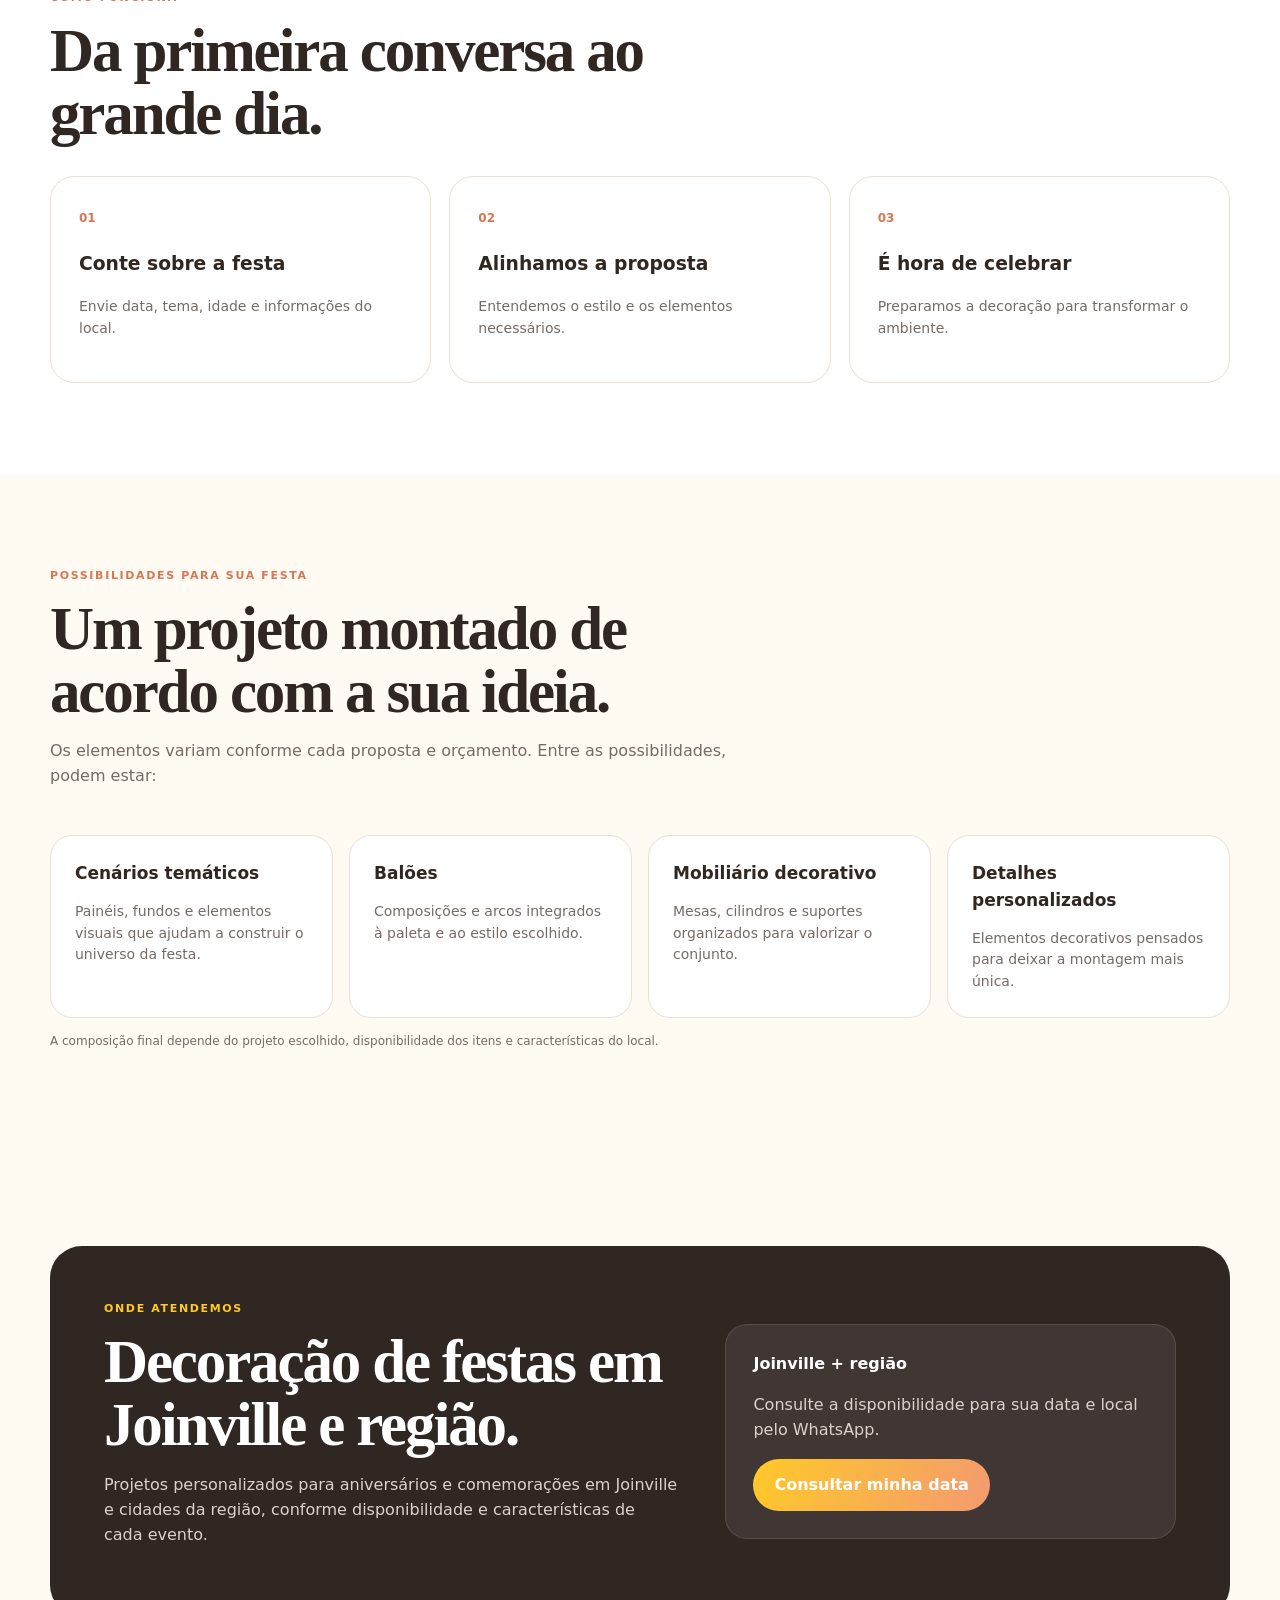
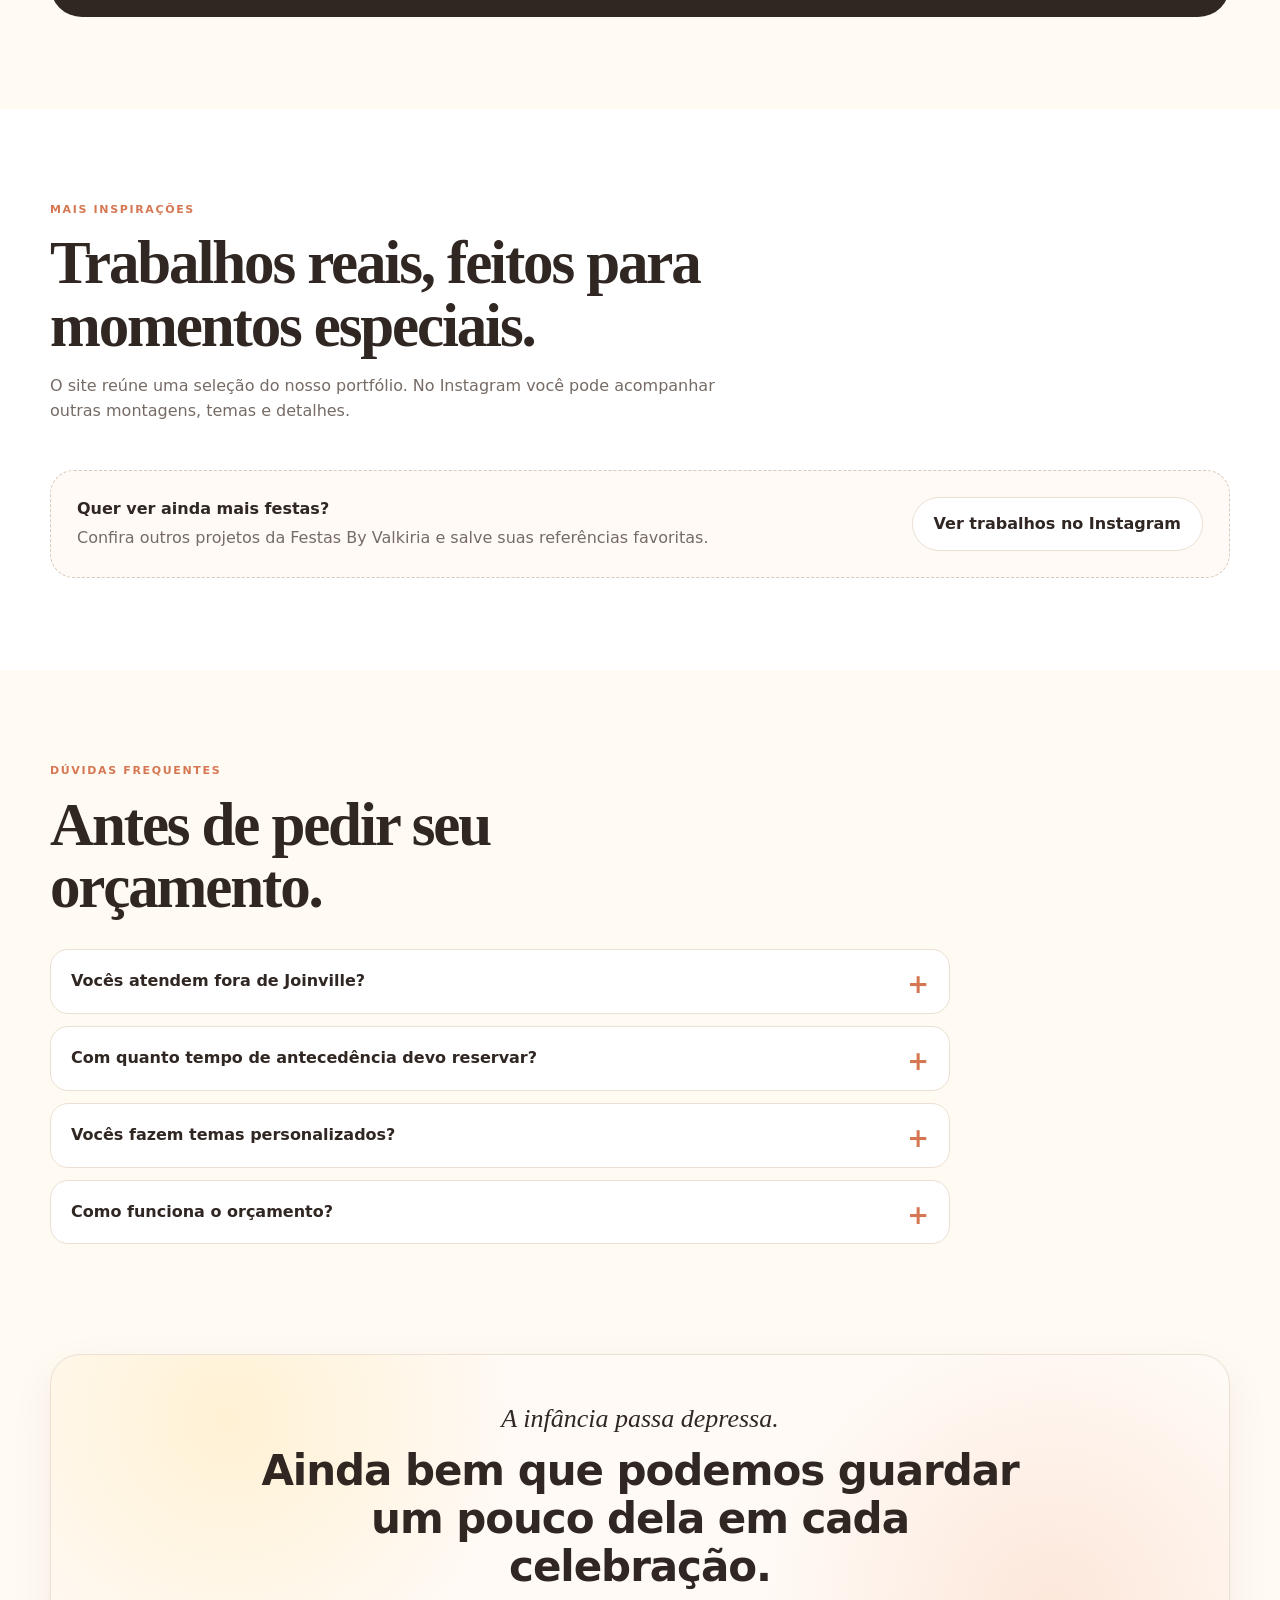
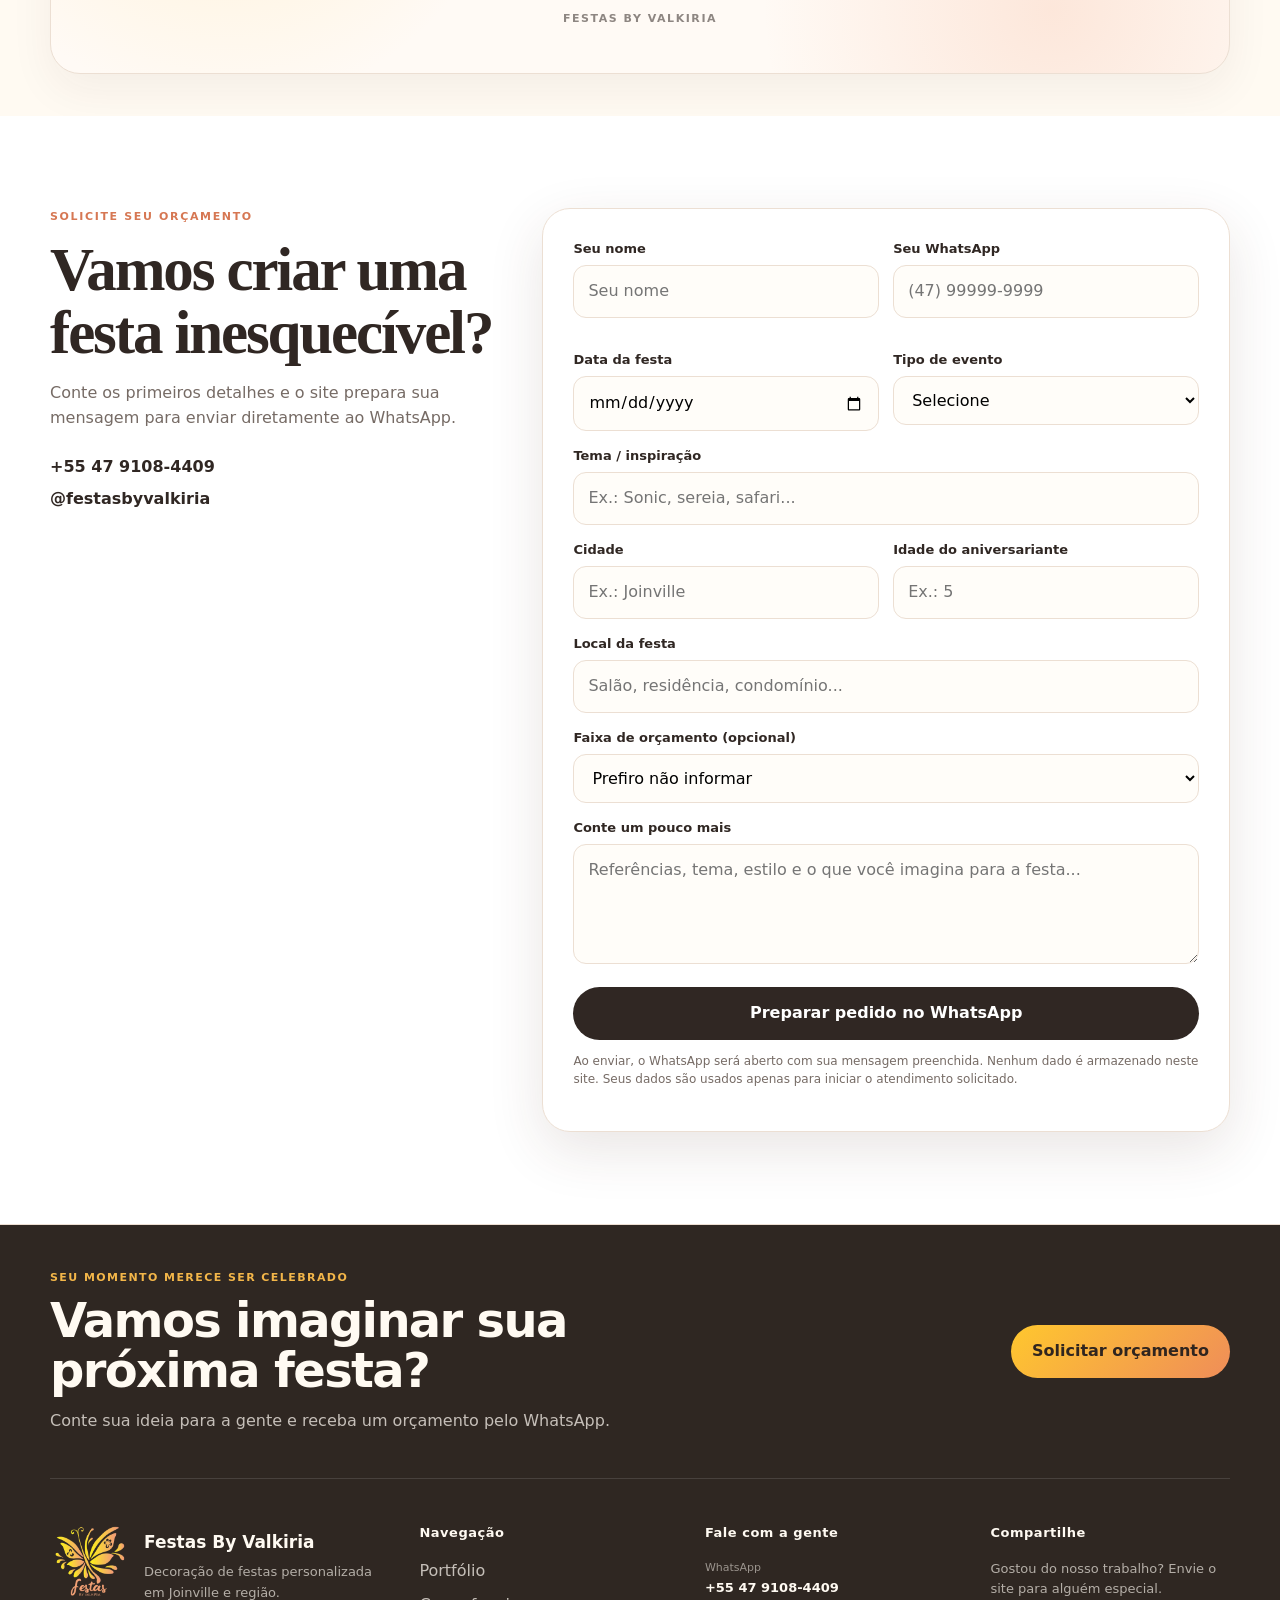
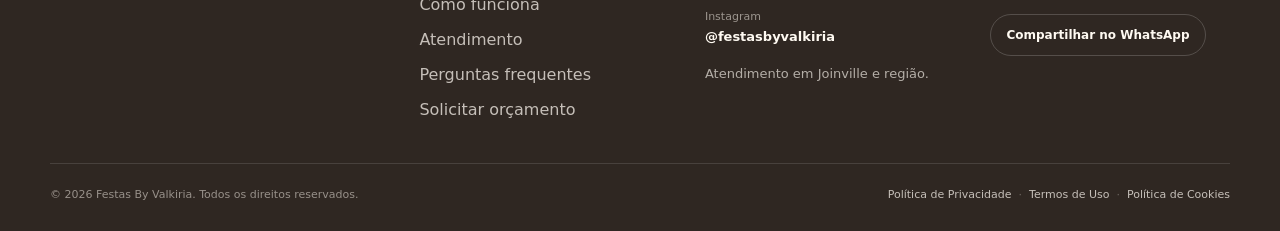
==== commit 68986e55: "rodapé" ====
--- a/index.html
+++ b/index.html
@@ -11,7 +11,7 @@
 <meta content="website" property="og:type"/><meta content="https://festasbyvalkiria.com/" property="og:url"/><meta content="pt_BR" property="og:locale"/>
 <meta content="Festas By Valkiria" property="og:site_name"/><meta content="Festas By Valkiria | Decoração de Festas em Joinville" property="og:title"/>
 <meta content="A vida acontece nos detalhes. E, por isso, merece ser comemorada. Decoração de festas em Joinville e região." property="og:description"/>
-<meta content="https://festasbyvalkiria.com/assets/og-whatsapp-v2.jpg" property="og:image"/><meta content="image/jpeg" property="og:image:type"/><meta content="630" property="og:image:height"><meta content="1200" property="og:image:width"/><meta content="summary_large_image" name="twitter:card"/>
+<meta content="https://festasbyvalkiria.com/assets/og-whatsapp-v2.jpg" property="og:image"/><meta content="image/jpeg" property="og:image:type"/><meta content="630" property="og:image:height"/><meta content="1200" property="og:image:width"><meta content="summary_large_image" name="twitter:card"/>
 <meta content="Festas By Valkiria | Decoração de Festas em Joinville" name="twitter:title"/>
 <meta content="A vida acontece nos detalhes. E, por isso, merece ser comemorada." name="twitter:description"/>
 <meta content="https://festasbyvalkiria.com/assets/og-whatsapp-v2.jpg" name="twitter:image"/>
@@ -188,18 +188,7 @@
 <p class="form-note">Ao enviar, o WhatsApp será aberto com sua mensagem preenchida. Nenhum dado é armazenado neste site. Seus dados são usados apenas para iniciar o atendimento solicitado.</p>
 </form></div></section>
 </main>
-<footer><div class="container footer-grid"><img alt="Festas By Valkiria" decoding="async" height="512" loading="lazy" src="assets/logo.webp" width="512"/>
-<div><strong>Festas By Valkiria</strong><span>Decoração de festas • Joinville e região</span></div>
-<div class="footer-links"><a href="https://www.instagram.com/festasbyvalkiria?igsi=ajJwemduaGFsZjU5" rel="noopener noreferrer" target="_blank">Instagram</a><a href="https://wa.me/554791084409" rel="noopener noreferrer" target="_blank">WhatsApp</a></div>
-<small>© 2026 Festas By Valkiria. Todos os direitos reservados.</small></div>
-<div class="share-site"><p>Gostou do nosso trabalho?</p><a class="button secondary share-whatsapp-button" href="https://wa.me/?text=Olha%20o%20site%20da%20Festas%20By%20Valkiria%20%E2%9C%A8%0ADecora%C3%A7%C3%A3o%20de%20festas%20em%20Joinville%20e%20regi%C3%A3o.%0Ahttps%3A//festasbyvalkiria.com/" id="share-whatsapp-site" rel="noopener noreferrer" target="_blank">Compartilhar no WhatsApp</a></div><div aria-label="Links legais" class="legal-links">
-<a href="politica-de-privacidade.html">Política de Privacidade</a>
-<span aria-hidden="true">·</span>
-<a href="termos-de-uso.html">Termos de Uso</a>
-<span aria-hidden="true">·</span>
-<a href="politica-de-cookies.html">Política de Cookies</a>
-</div>
-</footer>
+<footer class="site-footer"><div class="container footer-cta"><div><span class="footer-eyebrow">SEU MOMENTO MERECE SER CELEBRADO</span><h2>Vamos imaginar sua próxima festa?</h2><p>Conte sua ideia para a gente e receba um orçamento pelo WhatsApp.</p></div><a class="button footer-cta-button" href="#orcamento">Solicitar orçamento</a></div><div class="container footer-main"><div class="footer-brand"><img alt="Festas By Valkiria" decoding="async" height="512" loading="lazy" src="assets/logo.webp" width="512"/><div><strong>Festas By Valkiria</strong><p>Decoração de festas personalizada em Joinville e região.</p></div></div><nav aria-label="Navegação do rodapé" class="footer-column"><strong class="footer-title">Navegação</strong><div class="footer-nav"><a href="#portfolio">Portfólio</a><a href="#processo">Como funciona</a><a href="#atendimento">Atendimento</a><a href="#faq">Perguntas frequentes</a><a href="#orcamento">Solicitar orçamento</a></div></nav><div class="footer-column"><strong class="footer-title">Fale com a gente</strong><div class="footer-contact"><a href="https://wa.me/554791084409" rel="noopener noreferrer" target="_blank"><span>WhatsApp</span><b>+55 47 9108-4409</b></a><a href="https://www.instagram.com/festasbyvalkiria?igsi=ajJwemduaGFsZjU5" rel="noopener noreferrer" target="_blank"><span>Instagram</span><b>@festasbyvalkiria</b></a><p class="footer-service">Atendimento em Joinville e região.</p></div></div><div class="footer-column footer-share"><strong class="footer-title">Compartilhe</strong><p>Gostou do nosso trabalho? Envie o site para alguém especial.</p><a class="footer-share-button" href="https://wa.me/?text=Olha%20o%20site%20da%20Festas%20By%20Valkiria%20%E2%9C%A8%0ADecora%C3%A7%C3%A3o%20de%20festas%20em%20Joinville%20e%20regi%C3%A3o.%0Ahttps%3A//festasbyvalkiria.com/" id="share-whatsapp-site" rel="noopener noreferrer" target="_blank">Compartilhar no WhatsApp</a></div></div><div class="container footer-bottom"><small>© 2026 Festas By Valkiria. Todos os direitos reservados.</small><div aria-label="Links legais" class="footer-legal"><a href="politica-de-privacidade.html">Política de Privacidade</a><span aria-hidden="true">·</span><a href="termos-de-uso.html">Termos de Uso</a><span aria-hidden="true">·</span><a href="politica-de-cookies.html">Política de Cookies</a></div></div></footer>
 <a aria-label="Falar no WhatsApp" class="whatsapp-float" href="https://wa.me/554791084409?text=Olá!%20Gostaria%20de%20solicitar%20um%20orçamento%20com%20a%20Festas%20By%20Valkiria." rel="noopener noreferrer" target="_blank"><span class="wa-label">Falar no WhatsApp</span>
 <svg aria-hidden="true" viewbox="0 0 32 32"><path d="M19.11 17.33c-.28-.14-1.65-.81-1.9-.9-.26-.1-.45-.14-.64.14-.19.28-.73.9-.9 1.08-.16.19-.33.21-.61.07-.28-.14-1.18-.43-2.25-1.39-.83-.74-1.39-1.65-1.55-1.93-.16-.28-.02-.43.12-.57.13-.13.28-.33.42-.49.14-.16.19-.28.28-.47.09-.19.05-.35-.02-.49-.07-.14-.64-1.53-.87-2.1-.23-.55-.46-.48-.64-.49h-.54c-.19 0-.49.07-.75.35-.26.28-.99.97-.99 2.36s1.02 2.74 1.16 2.93c.14.19 2 3.05 4.84 4.28.68.29 1.2.47 1.61.6.68.22 1.3.19 1.79.12.55-.08 1.65-.68 1.88-1.32.23-.65.23-1.2.16-1.32-.07-.11-.26-.18-.54-.32z"></path><path d="M16.02 3C8.84 3 3 8.75 3 15.82c0 2.48.72 4.8 1.98 6.77L3.7 27l4.55-1.19a13.1 13.1 0 0 0 7.76 2.51C23.19 28.32 29 22.57 29 15.5 29 8.43 23.19 3 16.02 3zm0 23.18a11.05 11.05 0 0 1-5.64-1.54l-.4-.24-2.7.71.72-2.61-.26-.42a10.58 10.58 0 0 1-1.64-5.67c0-5.89 4.85-10.68 10.82-10.68 5.96 0 10.82 4.79 10.82 10.68 0 5.89-4.86 10.77-10.82 10.77z"></path></svg></a>
 <div aria-labelledby="lightbox-caption" aria-modal="true" class="lightbox" hidden="" role="dialog">
--- a/styles.css
+++ b/styles.css
@@ -658,3 +658,24 @@
     justify-content:center;
   }
 }
+
+
+/* V5.8.8 — rodapé completo */
+.site-footer{margin-top:0;padding:0 0 max(28px,env(safe-area-inset-bottom));background:#2f2722;color:#fffaf2}
+.footer-cta{display:flex;justify-content:space-between;align-items:center;gap:32px;padding-top:44px;padding-bottom:44px;border-bottom:1px solid rgba(255,255,255,.12)}
+.footer-cta>div{max-width:690px}.footer-eyebrow{display:block;margin-bottom:10px;color:#f3b649;font-size:11px;font-weight:900;letter-spacing:.13em}
+.footer-cta h2{margin:0;max-width:650px;color:#fffaf2;font-family:var(--serif);font-size:clamp(30px,4vw,48px);line-height:1.04}
+.footer-cta p{margin:12px 0 0;color:rgba(255,250,242,.72);line-height:1.6}.footer-cta-button{flex:0 0 auto;background:linear-gradient(135deg,#ffc72e,#ef8d59);color:#30251f;border:0;white-space:nowrap}
+.footer-main{display:grid;grid-template-columns:minmax(240px,1.35fr) repeat(3,minmax(160px,1fr));gap:46px;padding-top:44px;padding-bottom:40px}
+.footer-brand{display:flex;gap:16px;align-items:flex-start}.footer-brand img{width:78px;height:78px;flex:0 0 auto;object-fit:contain}.footer-brand strong{display:block;margin-top:6px;font-size:17px}
+.footer-brand p,.footer-share p,.footer-service{margin:7px 0 0;color:rgba(255,250,242,.64);font-size:13px;line-height:1.6}.footer-title{display:block;margin-bottom:16px;color:#fffaf2;font-size:13px;font-weight:900;letter-spacing:.04em}
+.footer-nav,.footer-contact{display:flex;flex-direction:column;gap:10px}.footer-nav a,.footer-contact a,.footer-legal a{color:rgba(255,250,242,.72);text-decoration:none;transition:color .18s ease}
+.footer-nav a:hover,.footer-nav a:focus-visible,.footer-contact a:hover,.footer-contact a:focus-visible,.footer-legal a:hover,.footer-legal a:focus-visible{color:#fff}
+.footer-contact a span,.footer-contact a b{display:block}.footer-contact a span{margin-bottom:2px;color:rgba(255,250,242,.52);font-size:11px}.footer-contact a b{color:#fffaf2;font-size:13px}
+.footer-share p{margin-bottom:14px}.footer-share-button{display:inline-flex;align-items:center;justify-content:center;min-height:42px;padding:10px 15px;border:1px solid rgba(255,255,255,.18);border-radius:999px;color:#fffaf2;font-size:12px;font-weight:900;text-decoration:none}
+.footer-share-button:hover,.footer-share-button:focus-visible{border-color:rgba(255,255,255,.38);background:rgba(255,255,255,.06)}
+.footer-bottom{display:flex;justify-content:space-between;align-items:center;gap:24px;padding-top:22px;border-top:1px solid rgba(255,255,255,.12)}.footer-bottom small{color:rgba(255,250,242,.5);font-size:11px}
+.footer-legal{display:flex;flex-wrap:wrap;justify-content:flex-end;gap:7px;font-size:11px}.footer-legal span{color:rgba(255,250,242,.3)}
+@media(max-width:980px){.footer-main{grid-template-columns:repeat(2,minmax(0,1fr));gap:34px 44px}}
+@media(max-width:700px){.footer-cta{align-items:flex-start;flex-direction:column;gap:22px}.footer-cta-button{width:100%;justify-content:center}.footer-main{grid-template-columns:1fr;gap:30px}.footer-brand{max-width:420px}.footer-bottom{align-items:flex-start;flex-direction:column;gap:13px}.footer-legal{justify-content:flex-start}}
+@media(max-width:420px){.footer-cta{padding-top:36px;padding-bottom:36px}.footer-main{padding-top:36px;padding-bottom:32px}.footer-brand img{width:68px;height:68px}}
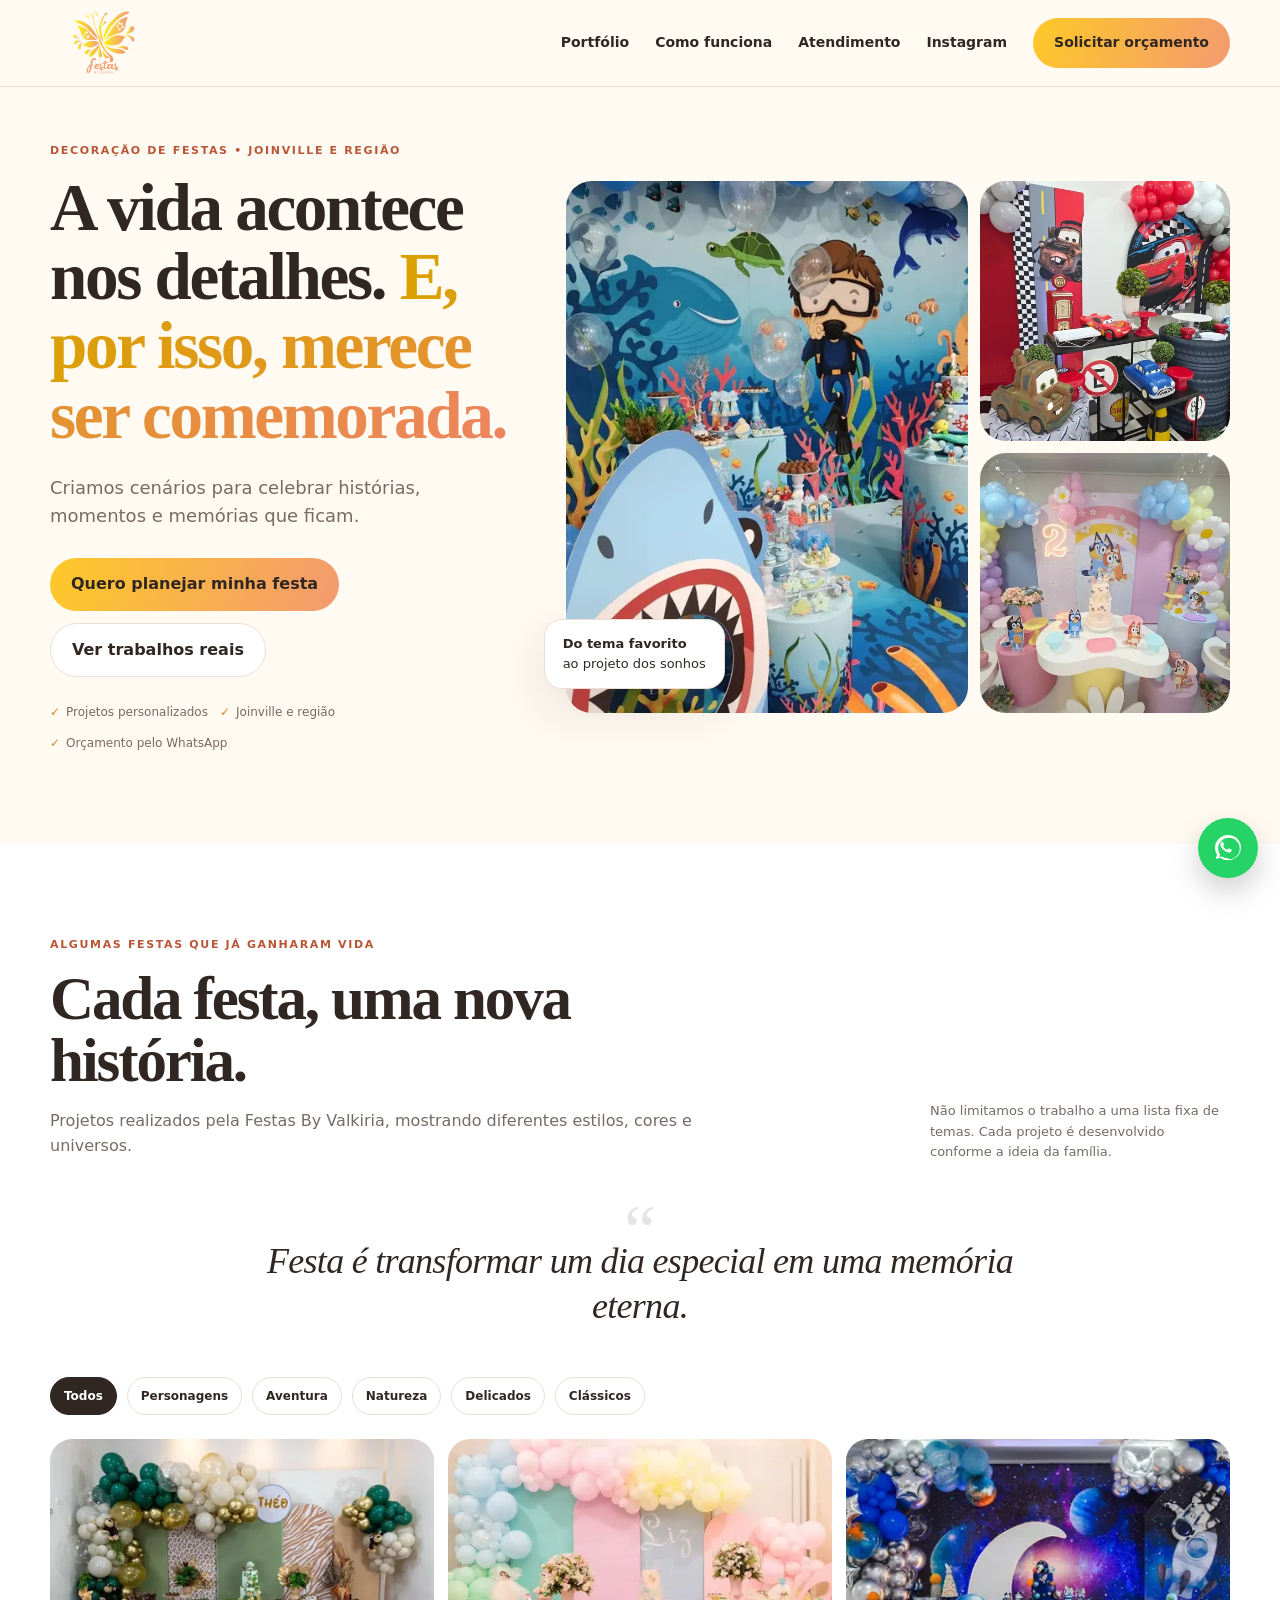
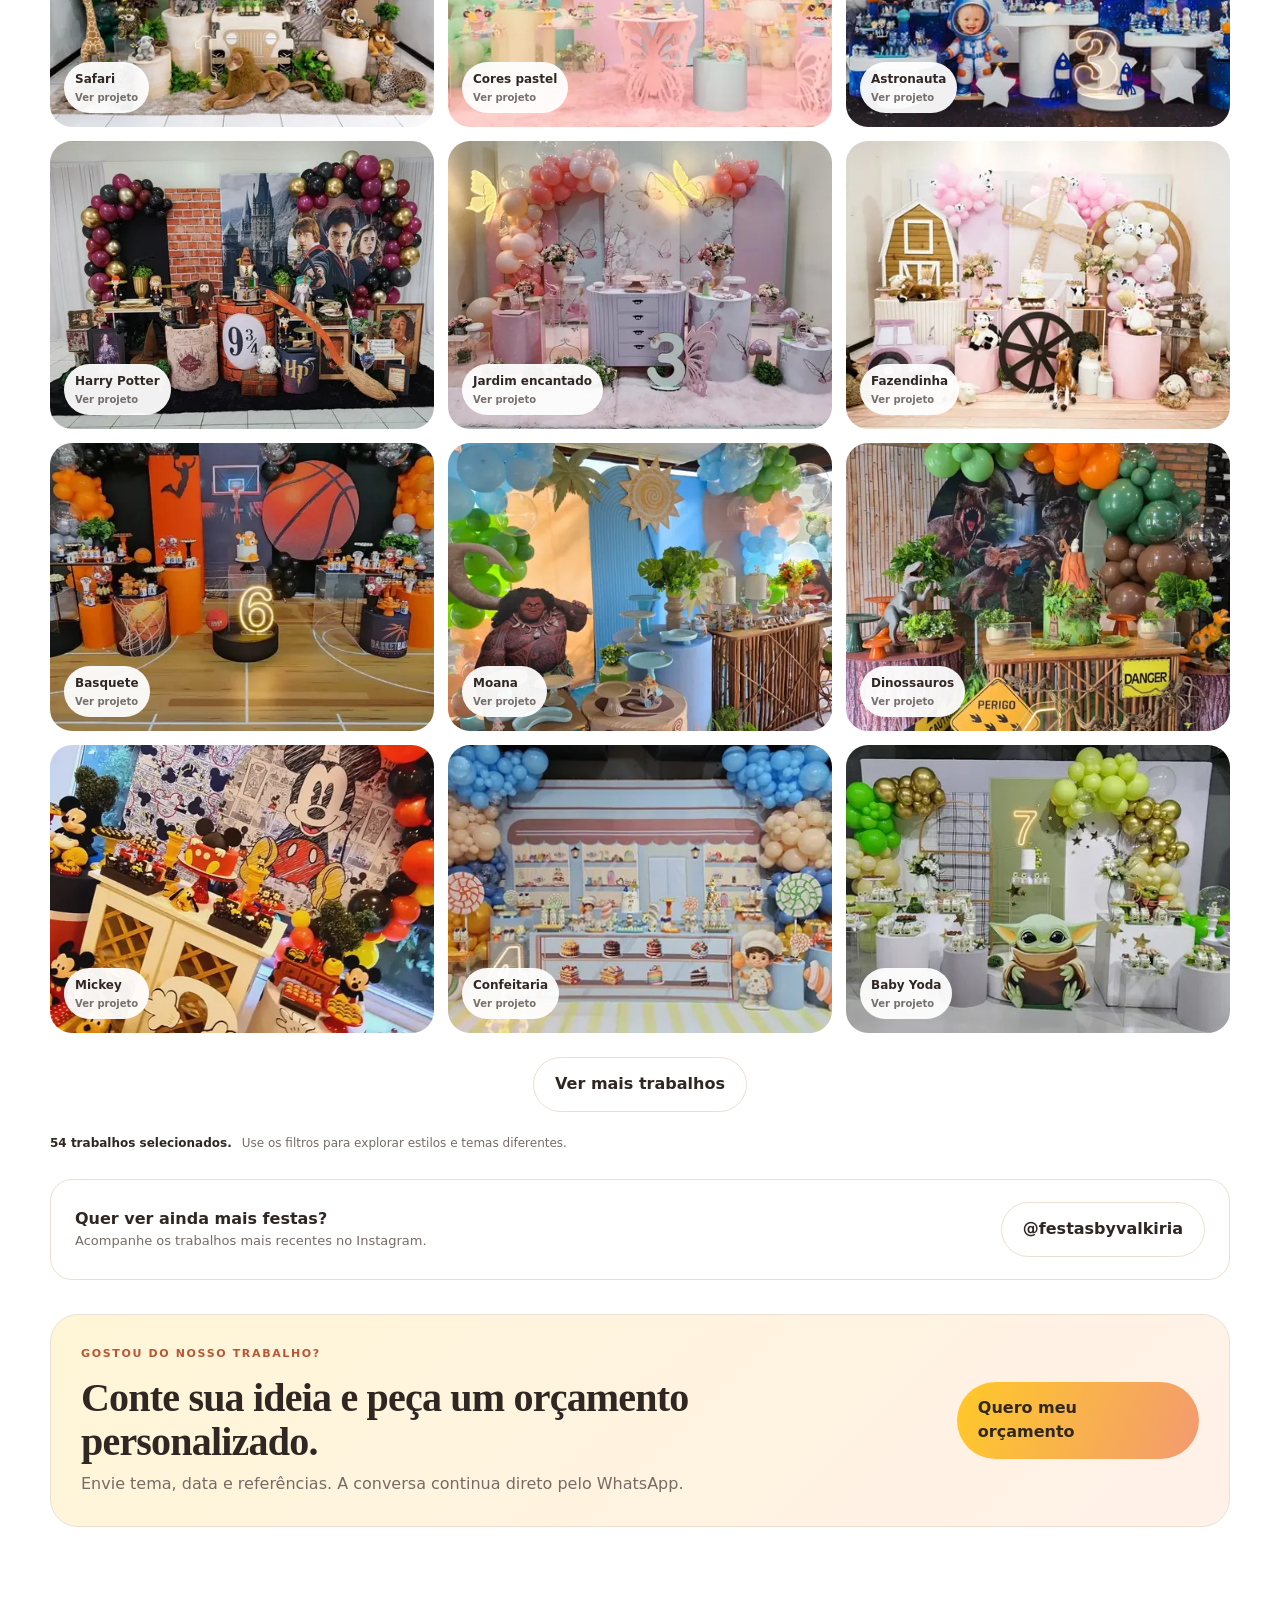
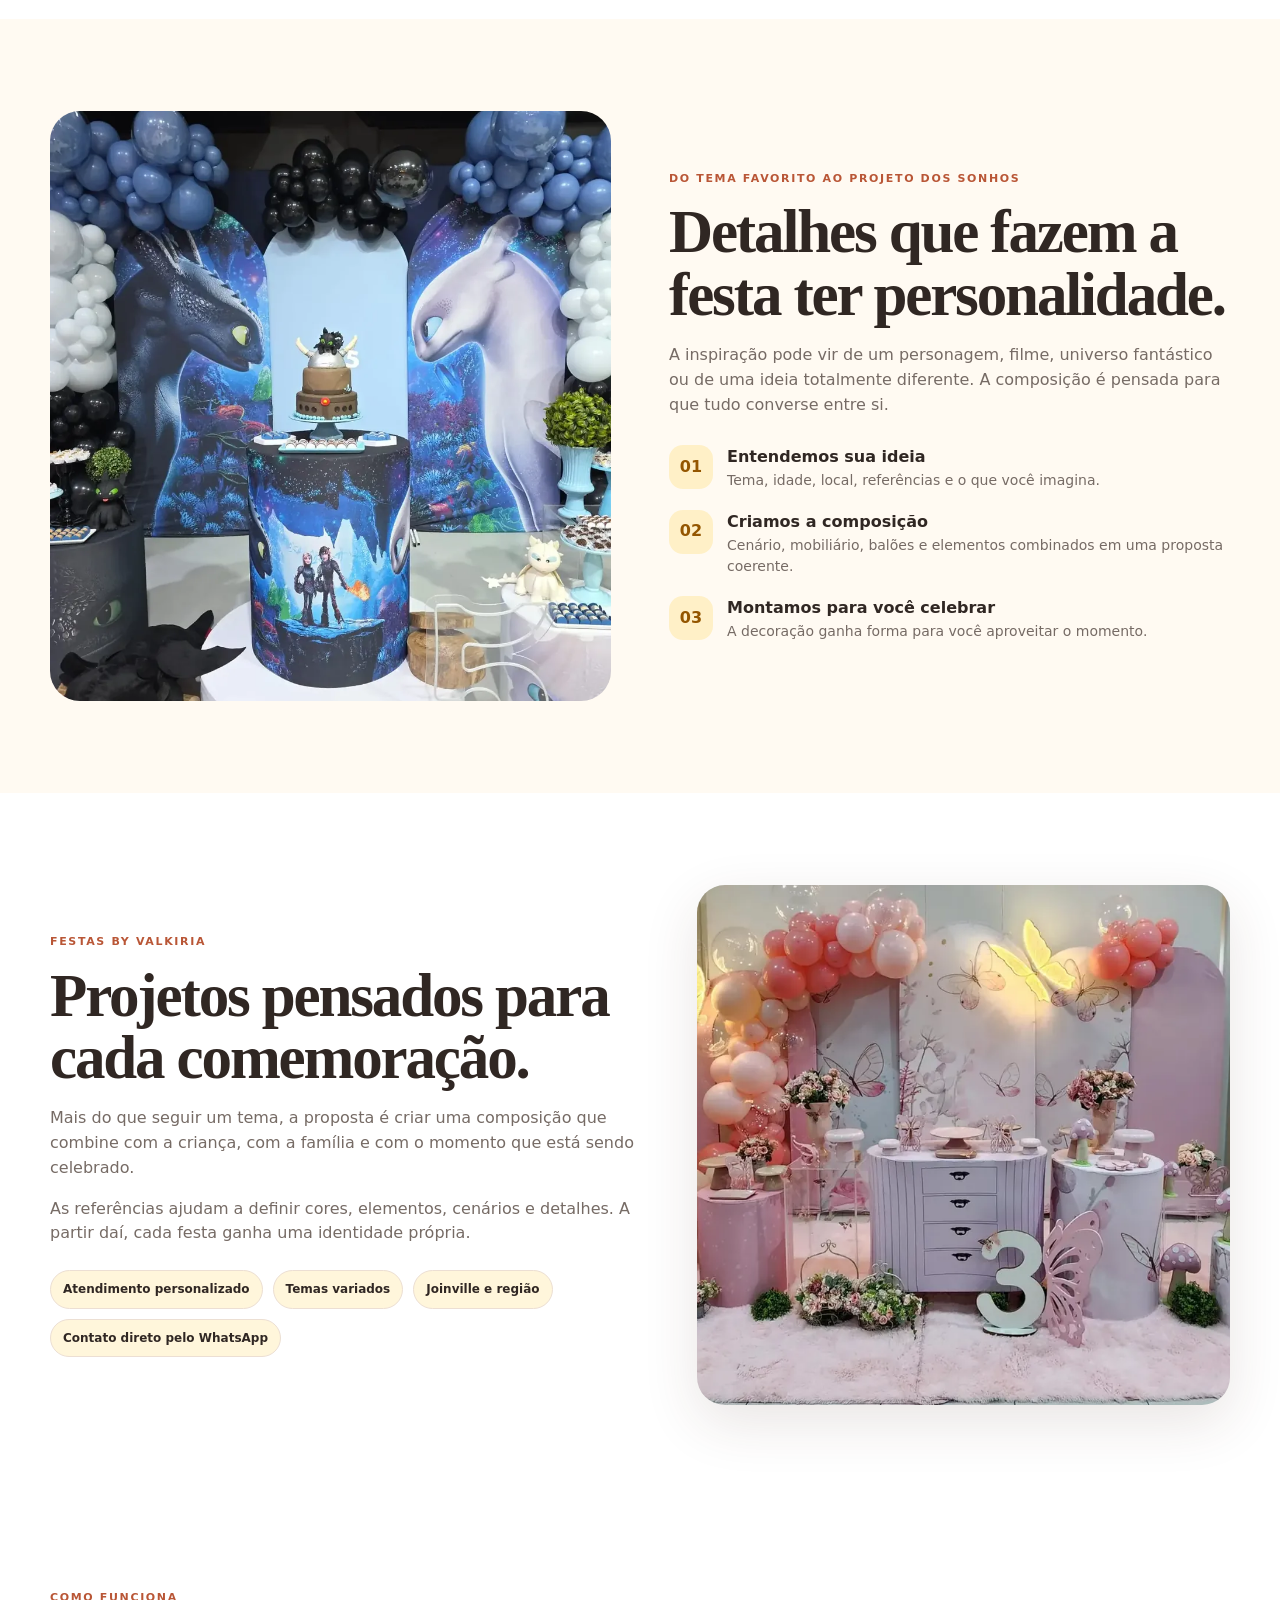
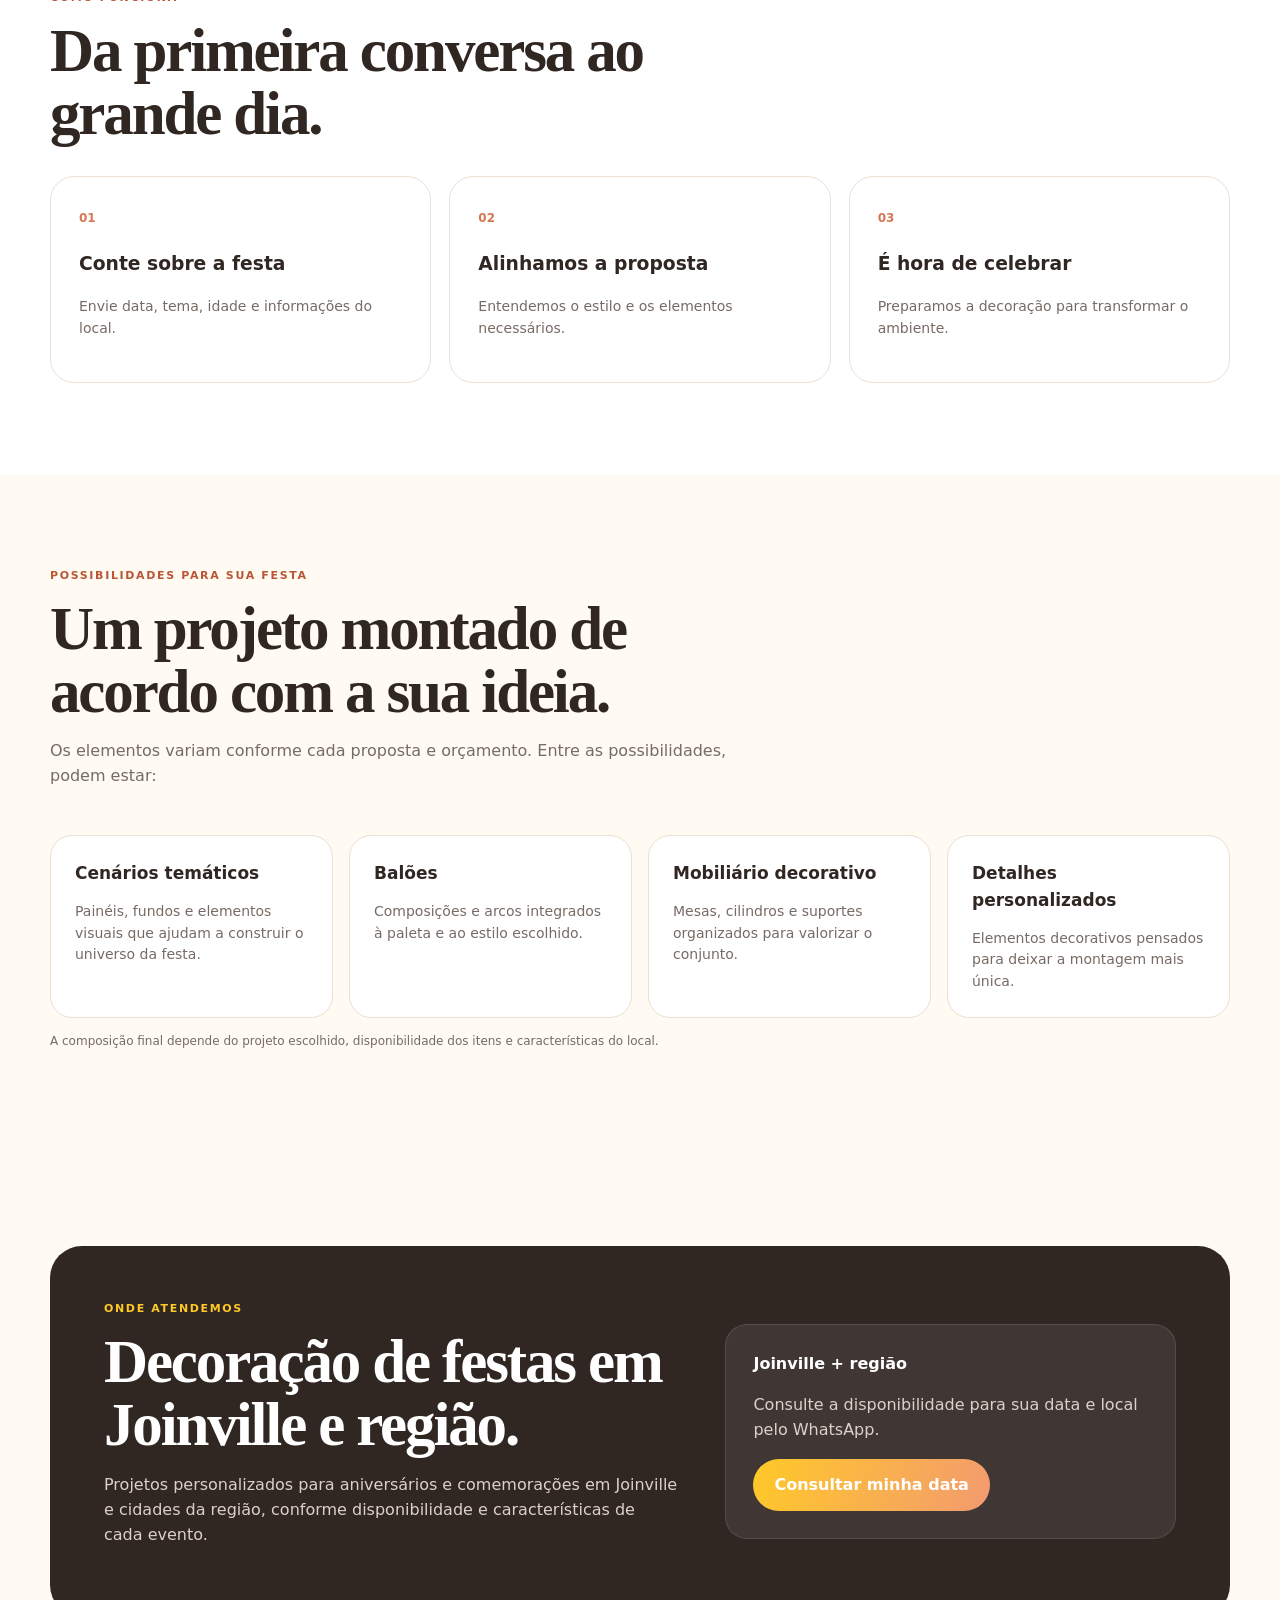
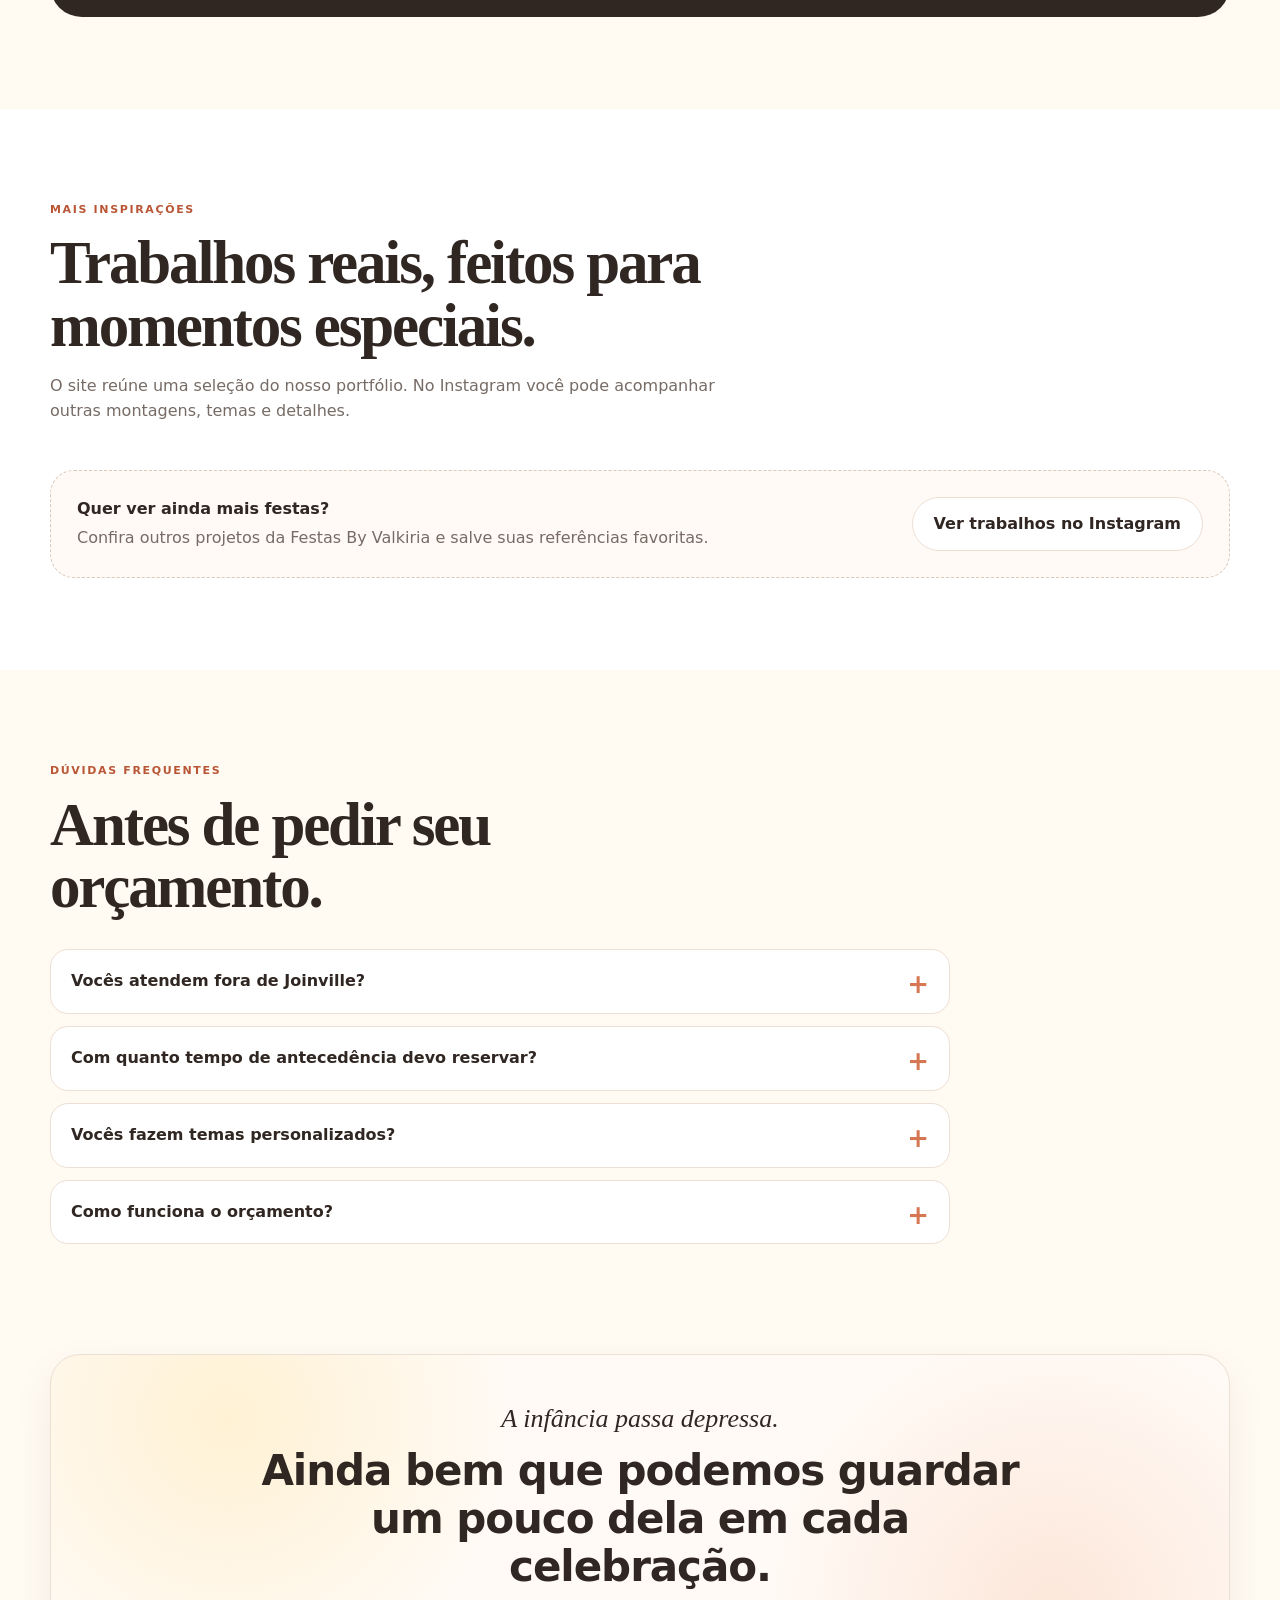
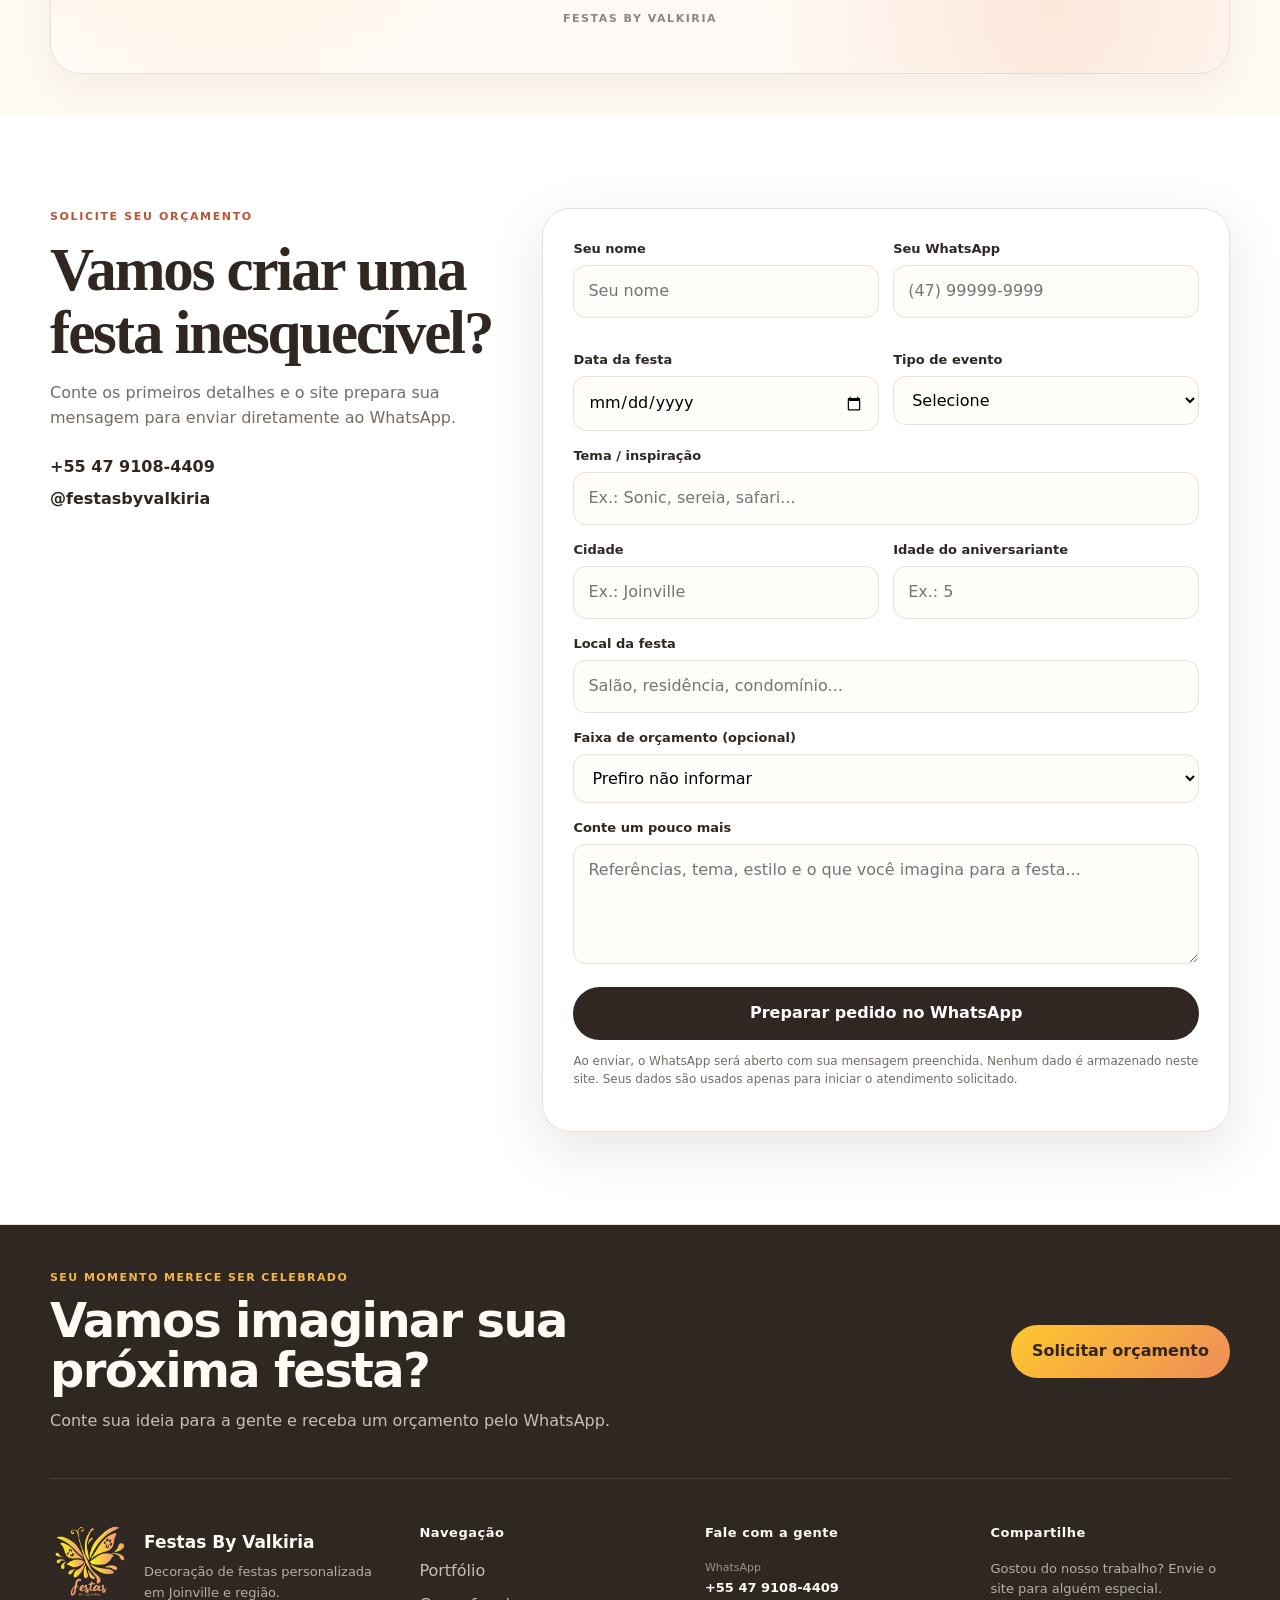
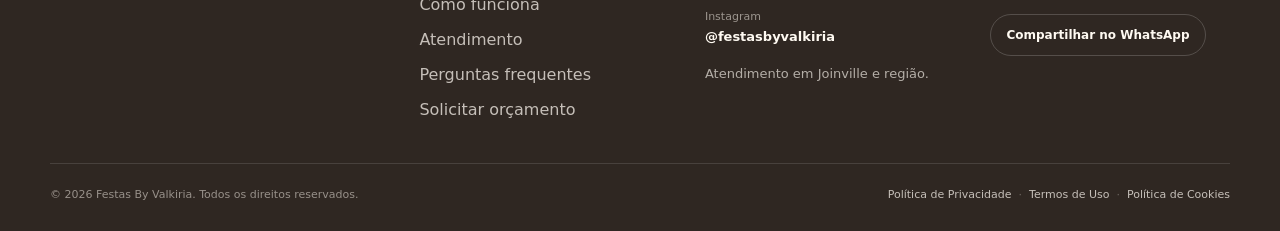
==== commit b7945352: "festas_by_valkiria_v58_9_lighthouse_patch" ====
--- a/index.html
+++ b/index.html
@@ -11,7 +11,7 @@
 <meta content="website" property="og:type"/><meta content="https://festasbyvalkiria.com/" property="og:url"/><meta content="pt_BR" property="og:locale"/>
 <meta content="Festas By Valkiria" property="og:site_name"/><meta content="Festas By Valkiria | Decoração de Festas em Joinville" property="og:title"/>
 <meta content="A vida acontece nos detalhes. E, por isso, merece ser comemorada. Decoração de festas em Joinville e região." property="og:description"/>
-<meta content="https://festasbyvalkiria.com/assets/og-whatsapp-v2.jpg" property="og:image"/><meta content="image/jpeg" property="og:image:type"/><meta content="630" property="og:image:height"/><meta content="1200" property="og:image:width"><meta content="summary_large_image" name="twitter:card"/>
+<meta content="https://festasbyvalkiria.com/assets/og-whatsapp-v2.jpg" property="og:image"/><meta content="image/jpeg" property="og:image:type"/><meta content="630" property="og:image:height"/><meta content="1200" property="og:image:width"/><meta content="summary_large_image" name="twitter:card">
 <meta content="Festas By Valkiria | Decoração de Festas em Joinville" name="twitter:title"/>
 <meta content="A vida acontece nos detalhes. E, por isso, merece ser comemorada." name="twitter:description"/>
 <meta content="https://festasbyvalkiria.com/assets/og-whatsapp-v2.jpg" name="twitter:image"/>
@@ -21,7 +21,7 @@
 <title>Decoração de Festas em Joinville | Festas By Valkiria</title>
 <link href="/favicon.ico" rel="icon" sizes="any"/>
 <link href="assets/favicon.png" rel="icon" type="image/png"/>
-<link as="image" fetchpriority="high" href="assets/portfolio/fundo-do-mar.webp" rel="preload"/>
+<link as="image" fetchpriority="high" href="assets/portfolio/fundo-do-mar.webp" imagesizes="(max-width: 760px) 94vw, 32vw" imagesrcset="assets/responsive/portfolio/fundo-do-mar-480.webp 480w, assets/portfolio/fundo-do-mar.webp 900w" rel="preload"/>
 <link as="image" href="assets/logo.webp" rel="preload"/>
 <script type="application/ld+json">{"@context": "https://schema.org", "@type": "LocalBusiness", "name": "Festas By Valkiria", "description": "Decoração personalizada de festas infantis em Joinville e região.", "areaServed": ["Joinville", "Região de Joinville"], "telephone": "+55 47 9108-4409", "sameAs": ["https://www.instagram.com/festasbyvalkiria"], "url": "https://festasbyvalkiria.com/", "image": "https://festasbyvalkiria.com/assets/og-image.jpg"}</script>
 <script type="application/ld+json">{"@context": "https://schema.org", "@type": "FAQPage", "mainEntity": [{"@type": "Question", "name": "Vocês atendem fora de Joinville?", "acceptedAnswer": {"@type": "Answer", "text": "Atendemos Joinville e região conforme disponibilidade, distância e características do evento."}}, {"@type": "Question", "name": "Com quanto tempo de antecedência devo reservar?", "acceptedAnswer": {"@type": "Answer", "text": "Quanto antes melhor, principalmente para datas mais disputadas. A disponibilidade é confirmada individualmente."}}, {"@type": "Question", "name": "Vocês fazem temas personalizados?", "acceptedAnswer": {"@type": "Answer", "text": "Sim. A proposta é desenvolvida conforme a ideia da família, referências e estilo desejado."}}, {"@type": "Question", "name": "Como funciona o orçamento?", "acceptedAnswer": {"@type": "Answer", "text": "As informações básicas da festa são enviadas pelo formulário e o atendimento continua pelo WhatsApp."}}]}</script>
@@ -45,9 +45,9 @@
 <div class="hero-actions"><a class="button primary" href="#orcamento">Quero planejar minha festa</a><a class="button secondary" href="#portfolio">Ver trabalhos reais</a></div>
 <div class="trust-row"><span>Projetos personalizados</span><span>Joinville e região</span><span>Orçamento pelo WhatsApp</span></div></div>
 <div class="hero-gallery">
-<button class="hero-photo hero-main js-lightbox" data-alt="Decoração Fundo do Mar da Festas By Valkiria" data-image="assets/portfolio/fundo-do-mar.webp" type="button"><img alt="Decoração Fundo do Mar da Festas By Valkiria" decoding="async" fetchpriority="high" height="1600" src="assets/portfolio/fundo-do-mar.webp" width="900"/></button>
-<button class="hero-photo js-lightbox" data-alt="Decoração de festa tema Carros em Joinville e região pela Festas By Valkiria" data-image="cars-hero.webp" type="button"><img alt="Decoração de festa tema Carros em Joinville e região pela Festas By Valkiria" aria-label="Ver decoração de festa tema Carros" decoding="async" height="1600" loading="lazy" src="cars-hero.webp" title="Decoração tema Carros | Festas By Valkiria" width="1200"/></button>
-<button class="hero-photo js-lightbox" data-alt="Decoração de festa tema Bluey em Joinville e região pela Festas By Valkiria" data-image="bluey-hero.webp" type="button"><img alt="Decoração de festa tema Bluey em Joinville e região pela Festas By Valkiria" aria-label="Ver decoração de festa tema Bluey" decoding="async" height="1600" loading="lazy" src="bluey-hero.webp" title="Decoração tema Bluey | Festas By Valkiria" width="1200"/></button>
+<button class="hero-photo hero-main js-lightbox" data-alt="Decoração Fundo do Mar da Festas By Valkiria" data-image="assets/portfolio/fundo-do-mar.webp" type="button"><img alt="Decoração Fundo do Mar da Festas By Valkiria" decoding="async" fetchpriority="high" height="1600" sizes="(max-width: 760px) 94vw, 32vw" src="assets/portfolio/fundo-do-mar.webp" srcset="assets/responsive/portfolio/fundo-do-mar-480.webp 480w, assets/portfolio/fundo-do-mar.webp 900w" width="900"/></button>
+<button class="hero-photo js-lightbox" data-alt="Decoração de festa tema Carros em Joinville e região pela Festas By Valkiria" data-image="cars-hero.webp" type="button"><img alt="Decoração de festa tema Carros em Joinville e região pela Festas By Valkiria" aria-label="Ver decoração de festa tema Carros" decoding="async" height="1600" loading="lazy" sizes="(max-width: 760px) 47vw, 20vw" src="cars-hero.webp" srcset="assets/responsive/cars-hero-480.webp 480w, assets/responsive/cars-hero-960.webp 960w, cars-hero.webp 1200w" title="Decoração tema Carros | Festas By Valkiria" width="1200"/></button>
+<button class="hero-photo js-lightbox" data-alt="Decoração de festa tema Bluey em Joinville e região pela Festas By Valkiria" data-image="bluey-hero.webp" type="button"><img alt="Decoração de festa tema Bluey em Joinville e região pela Festas By Valkiria" aria-label="Ver decoração de festa tema Bluey" decoding="async" height="1600" loading="lazy" sizes="(max-width: 760px) 47vw, 20vw" src="bluey-hero.webp" srcset="assets/responsive/bluey-hero-480.webp 480w, assets/responsive/bluey-hero-960.webp 960w, bluey-hero.webp 1200w" title="Decoração tema Bluey | Festas By Valkiria" width="1200"/></button>
 <div class="hero-badge"><strong>Do tema favorito</strong><span>ao projeto dos sonhos</span></div>
 </div></div></section>
 <section class="section white" id="portfolio"><div class="container">
@@ -59,7 +59,7 @@
 <p>Festa é transformar um dia especial em uma memória eterna.</p>
 </div>
 <div aria-label="Filtrar portfólio" class="portfolio-filters"><button aria-pressed="true" class="filter-btn active" data-filter="all" type="button">Todos</button><button aria-pressed="false" class="filter-btn" data-filter="personagens" type="button">Personagens</button><button aria-pressed="false" class="filter-btn" data-filter="aventura" type="button">Aventura</button><button aria-pressed="false" class="filter-btn" data-filter="natureza" type="button">Natureza</button><button aria-pressed="false" class="filter-btn" data-filter="delicados" type="button">Delicados</button><button aria-pressed="false" class="filter-btn" data-filter="classicos" type="button">Clássicos</button></div><p aria-live="polite" class="sr-only" id="portfolio-status">54 trabalhos disponíveis.</p>
-<div class="portfolio-grid"><button class="work-card wide js-lightbox" data-alt="Decoração tema Safari da Festas By Valkiria" data-category="natureza aventura" data-image="assets/portfolio/safari.webp" type="button"><img alt="Decoração de festa Safari em Joinville e região" decoding="async" height="1066" loading="lazy" src="assets/portfolio/safari.webp" width="1600"/><span><b>Safari</b><small>Ver projeto</small></span></button><button class="work-card wide js-lightbox" data-alt="Decoração tema Cores pastel da Festas By Valkiria" data-category="delicados" data-image="assets/portfolio/cores-pastel.webp" type="button"><img alt="Decoração de festa Cores pastel em Joinville e região" decoding="async" height="1066" loading="lazy" src="assets/portfolio/cores-pastel.webp" width="1600"/><span><b>Cores pastel</b><small>Ver projeto</small></span></button><button class="work-card wide js-lightbox" data-alt="Decoração tema Astronauta da Festas By Valkiria" data-category="aventura" data-image="assets/portfolio/astronauta.webp" type="button"><img alt="Decoração de festa Astronauta em Joinville e região" decoding="async" height="1045" loading="lazy" src="assets/portfolio/astronauta.webp" width="1800"/><span><b>Astronauta</b><small>Ver projeto</small></span></button><button class="work-card wide js-lightbox" data-alt="Decoração tema Harry Potter da Festas By Valkiria" data-category="personagens aventura" data-image="assets/portfolio/harry-potter.webp" type="button"><img alt="Decoração de festa Harry Potter em Joinville e região" decoding="async" height="1382" loading="lazy" src="assets/portfolio/harry-potter.webp" width="1800"/><span><b>Harry Potter</b><small>Ver projeto</small></span></button><button class="work-card js-lightbox" data-alt="Decoração tema Jardim encantado da Festas By Valkiria" data-category="delicados natureza" data-image="assets/portfolio/jardim-encantado.webp" type="button"><img alt="Decoração de festa Jardim encantado em Joinville e região" decoding="async" height="1176" loading="lazy" src="assets/portfolio/jardim-encantado.webp" width="1600"/><span><b>Jardim encantado</b><small>Ver projeto</small></span></button><button class="work-card wide js-lightbox" data-alt="Decoração tema Fazendinha da Festas By Valkiria" data-category="natureza" data-image="assets/portfolio/fazendinha.webp" type="button"><img alt="Decoração de festa Fazendinha em Joinville e região" decoding="async" height="1064" loading="lazy" src="assets/portfolio/fazendinha.webp" width="1600"/><span><b>Fazendinha</b><small>Ver projeto</small></span></button><button class="work-card wide js-lightbox" data-alt="Decoração tema Basquete da Festas By Valkiria" data-category="aventura" data-image="assets/portfolio/basquete.webp" type="button"><img alt="Decoração de festa Basquete em Joinville e região" decoding="async" height="621" loading="lazy" src="assets/portfolio/basquete.webp" width="720"/><span><b>Basquete</b><small>Ver projeto</small></span></button><button class="work-card tall js-lightbox" data-alt="Decoração tema Moana da Festas By Valkiria" data-category="personagens aventura natureza" data-image="assets/portfolio/moana.webp" type="button"><img alt="Decoração de festa Moana em Joinville e região" decoding="async" height="1600" loading="lazy" src="assets/portfolio/moana.webp" width="1200"/><span><b>Moana</b><small>Ver projeto</small></span></button><button class="work-card wide js-lightbox" data-alt="Decoração tema Dinossauros da Festas By Valkiria" data-category="aventura natureza" data-image="assets/portfolio/dinossauros.webp" type="button"><img alt="Decoração de festa Dinossauros em Joinville e região" decoding="async" height="1600" loading="lazy" src="assets/portfolio/dinossauros.webp" width="1200"/><span><b>Dinossauros</b><small>Ver projeto</small></span></button><button class="work-card tall js-lightbox" data-alt="Decoração tema Mickey da Festas By Valkiria" data-category="personagens classicos" data-image="assets/portfolio/mickey.webp" type="button"><img alt="Decoração de festa Mickey em Joinville e região" decoding="async" height="1800" loading="lazy" src="assets/portfolio/mickey.webp" width="810"/><span><b>Mickey</b><small>Ver projeto</small></span></button><button class="work-card wide js-lightbox" data-alt="Decoração tema Confeitaria da Festas By Valkiria" data-category="delicados" data-image="assets/portfolio/confeitaria.webp" type="button"><img alt="Decoração de festa Confeitaria em Joinville e região" decoding="async" height="874" loading="lazy" src="assets/portfolio/confeitaria.webp" width="1475"/><span><b>Confeitaria</b><small>Ver projeto</small></span></button><button class="work-card js-lightbox" data-alt="Decoração tema Baby Yoda da Festas By Valkiria" data-category="personagens aventura" data-image="assets/portfolio/baby-yoda.webp" type="button"><img alt="Decoração de festa Baby Yoda em Joinville e região" decoding="async" height="967" loading="lazy" src="assets/portfolio/baby-yoda.webp" width="1509"/><span><b>Baby Yoda</b><small>Ver projeto</small></span></button><button class="work-card tall js-lightbox" data-alt="Decoração tema Fundo do mar da Festas By Valkiria" data-category="aventura natureza" data-image="assets/portfolio/fundo-do-mar.webp" type="button"><img alt="Decoração de festa Fundo do mar em Joinville e região" decoding="async" height="1600" loading="lazy" src="assets/portfolio/fundo-do-mar.webp" width="900"/><span><b>Fundo do mar</b><small>Ver projeto</small></span></button><button class="work-card wide js-lightbox" data-alt="Decoração tema Toy Story da Festas By Valkiria" data-category="personagens classicos" data-image="assets/portfolio/toy-story.webp" type="button"><img alt="Decoração de festa Toy Story em Joinville e região" decoding="async" height="1222" loading="lazy" src="assets/portfolio/toy-story.webp" width="1200"/><span><b>Toy Story</b><small>Ver projeto</small></span></button><button class="work-card js-lightbox" data-alt="Decoração tema A Bela e a Fera da Festas By Valkiria" data-category="personagens delicados classicos" data-image="assets/portfolio/a-bela-e-a-fera.webp" type="button"><img alt="Decoração de festa A Bela e a Fera em Joinville e região" decoding="async" height="1366" loading="lazy" src="assets/portfolio/a-bela-e-a-fera.webp" width="900"/><span><b>A Bela e a Fera</b><small>Ver projeto</small></span></button><button class="work-card js-lightbox" data-alt="Decoração tema Vaquinha da Festas By Valkiria" data-category="natureza delicados" data-image="assets/portfolio/vaquinha.webp" type="button"><img alt="Decoração de festa Vaquinha em Joinville e região" decoding="async" height="1190" loading="lazy" src="assets/portfolio/vaquinha.webp" width="1600"/><span><b>Vaquinha</b><small>Ver projeto</small></span></button><button class="work-card js-lightbox" data-alt="Decoração tema Bumblebee da Festas By Valkiria" data-category="personagens aventura" data-image="assets/portfolio/bumblebee.webp" type="button"><img alt="Decoração de festa Bumblebee em Joinville e região" decoding="async" height="1499" loading="lazy" src="assets/portfolio/bumblebee.webp" width="1526"/><span><b>Bumblebee</b><small>Ver projeto</small></span></button><button class="work-card js-lightbox" data-alt="Decoração tema Branca de Neve da Festas By Valkiria" data-category="personagens delicados classicos" data-image="assets/portfolio/branca-de-neve.webp" type="button"><img alt="Decoração de festa Branca de Neve em Joinville e região" decoding="async" height="1600" loading="lazy" src="assets/portfolio/branca-de-neve.webp" width="1200"/><span><b>Branca de Neve</b><small>Ver projeto</small></span></button><button class="work-card wide js-lightbox" data-alt="Decoração tema Arca de Noé da Festas By Valkiria" data-category="natureza classicos" data-image="assets/portfolio/arca-de-noe.webp" type="button"><img alt="Decoração de festa Arca de Noé em Joinville e região" decoding="async" height="1600" loading="lazy" src="assets/portfolio/arca-de-noe.webp" width="1445"/><span><b>Arca de Noé</b><small>Ver projeto</small></span></button><button class="work-card wide js-lightbox" data-alt="Decoração tema Surf da Festas By Valkiria" data-category="aventura" data-image="assets/portfolio/surf.webp" type="button"><img alt="Decoração de festa Surf em Joinville e região" decoding="async" height="968" loading="lazy" src="assets/portfolio/surf.webp" width="1200"/><span><b>Surf</b><small>Ver projeto</small></span></button><button class="work-card js-lightbox" data-alt="Decoração tema Doces &amp; candy colors da Festas By Valkiria" data-category="delicados" data-image="assets/portfolio/doces-candy-colors.webp" type="button"><img alt="Decoração de festa Doces &amp; candy colors em Joinville e região" decoding="async" height="860" loading="lazy" src="assets/portfolio/doces-candy-colors.webp" width="1200"/><span><b>Doces &amp; candy colors</b><small>Ver projeto</small></span></button><button class="work-card wide js-lightbox" data-alt="Decoração tema Super-heróis da Festas By Valkiria" data-category="personagens aventura" data-image="assets/portfolio/super-herois.webp" type="button"><img alt="Decoração de festa Super-heróis em Joinville e região" decoding="async" height="1066" loading="lazy" src="assets/portfolio/super-herois.webp" width="1600"/><span><b>Super-heróis</b><small>Ver projeto</small></span></button><button class="work-card js-lightbox" data-alt="Decoração tema Carros da Festas By Valkiria" data-category="aventura classicos" data-image="assets/portfolio/carros.webp" type="button"><img alt="Decoração de festa Carros em Joinville e região" decoding="async" height="1066" loading="lazy" src="assets/portfolio/carros.webp" width="1600"/><span><b>Carros</b><small>Ver projeto</small></span></button><button class="work-card tall js-lightbox" data-alt="Decoração tema Floresta encantada da Festas By Valkiria" data-category="natureza aventura" data-image="assets/portfolio/floresta-encantada.webp" type="button"><img alt="Decoração de festa Floresta encantada em Joinville e região" decoding="async" height="1280" loading="lazy" src="assets/portfolio/floresta-encantada.webp" width="960"/><span><b>Floresta encantada</b><small>Ver projeto</small></span></button><button class="work-card js-lightbox" data-alt="Decoração tema Minnie da Festas By Valkiria" data-category="personagens delicados classicos" data-image="assets/portfolio/minnie.webp" type="button"><img alt="Decoração de festa Minnie em Joinville e região" decoding="async" height="1068" loading="lazy" src="assets/portfolio/minnie.webp" width="1600"/><span><b>Minnie</b><small>Ver projeto</small></span></button><button class="work-card js-lightbox" data-alt="Decoração tema Pool Party da Festas By Valkiria" data-category="aventura" data-image="assets/portfolio/pool-party.webp" type="button"><img alt="Decoração de festa Pool Party em Joinville e região" decoding="async" height="1600" loading="lazy" src="assets/portfolio/pool-party.webp" width="1200"/><span><b>Pool Party</b><small>Ver projeto</small></span></button><button class="work-card js-lightbox" data-alt="Decoração tema Naruto da Festas By Valkiria" data-category="personagens aventura" data-image="assets/portfolio/naruto.webp" type="button"><img alt="Decoração de festa Naruto em Joinville e região" decoding="async" height="549" loading="lazy" src="assets/portfolio/naruto.webp" width="958"/><span><b>Naruto</b><small>Ver projeto</small></span></button><button class="work-card js-lightbox" data-alt="Decoração tema Capivara da Festas By Valkiria" data-category="natureza delicados" data-image="assets/portfolio/capivara.webp" type="button"><img alt="Decoração de festa Capivara em Joinville e região" decoding="async" height="1600" loading="lazy" src="assets/portfolio/capivara.webp" width="1200"/><span><b>Capivara</b><small>Ver projeto</small></span></button><button class="work-card js-lightbox" data-alt="Decoração tema Fazendinha rosa da Festas By Valkiria" data-category="natureza delicados" data-image="assets/portfolio/fazendinha-rosa.webp" type="button"><img alt="Decoração de festa Fazendinha rosa em Joinville e região" decoding="async" height="1600" loading="lazy" src="assets/portfolio/fazendinha-rosa.webp" width="1200"/><span><b>Fazendinha rosa</b><small>Ver projeto</small></span></button><button class="work-card js-lightbox" data-alt="Decoração tema Hello Kitty da Festas By Valkiria" data-category="personagens delicados" data-image="assets/portfolio/hello-kitty.webp" type="button"><img alt="Decoração de festa Hello Kitty em Joinville e região" decoding="async" height="1600" loading="lazy" src="assets/portfolio/hello-kitty.webp" width="1200"/><span><b>Hello Kitty</b><small>Ver projeto</small></span></button><button class="work-card js-lightbox" data-alt="Decoração tema Marinheiro da Festas By Valkiria" data-category="aventura" data-image="assets/portfolio/marinheiro.webp" type="button"><img alt="Decoração de festa Marinheiro em Joinville e região" decoding="async" height="967" loading="lazy" src="assets/portfolio/marinheiro.webp" width="1126"/><span><b>Marinheiro</b><small>Ver projeto</small></span></button><button class="work-card js-lightbox" data-alt="Decoração tema Peter Pan da Festas By Valkiria" data-category="personagens aventura classicos" data-image="assets/portfolio/peter-pan.webp" type="button"><img alt="Decoração de festa Peter Pan em Joinville e região" decoding="async" height="1600" loading="lazy" src="assets/portfolio/peter-pan.webp" width="1200"/><span><b>Peter Pan</b><small>Ver projeto</small></span></button><button class="work-card js-lightbox" data-alt="Decoração tema Stumble Guys da Festas By Valkiria" data-category="personagens aventura" data-image="assets/portfolio/stumble-guys.webp" type="button"><img alt="Decoração de festa Stumble Guys em Joinville e região" decoding="async" height="1600" loading="lazy" src="assets/portfolio/stumble-guys.webp" width="1200"/><span><b>Stumble Guys</b><small>Ver projeto</small></span></button><button class="work-card tall js-lightbox" data-alt="Decoração tema One Piece da Festas By Valkiria" data-category="personagens aventura" data-image="assets/portfolio/one-piece.webp" type="button"><img alt="Decoração de festa One Piece em Joinville e região" decoding="async" height="1600" loading="lazy" src="assets/portfolio/one-piece.webp" width="1200"/><span><b>One Piece</b><small>Ver projeto</small></span></button><button class="work-card js-lightbox" data-alt="Decoração tema Chapeuzinho Vermelho da Festas By Valkiria" data-category="classicos natureza" data-image="assets/portfolio/chapeuzinho-vermelho.webp" type="button"><img alt="Decoração de festa Chapeuzinho Vermelho em Joinville e região" decoding="async" height="1066" loading="lazy" src="assets/portfolio/chapeuzinho-vermelho.webp" width="1600"/><span><b>Chapeuzinho Vermelho</b><small>Ver projeto</small></span></button><button class="work-card js-lightbox" data-alt="Decoração tema Disney da Festas By Valkiria" data-category="personagens classicos" data-image="assets/portfolio/disney.webp" type="button"><img alt="Decoração de festa Disney em Joinville e região" decoding="async" height="1600" loading="lazy" src="assets/portfolio/disney.webp" width="900"/><span><b>Disney</b><small>Ver projeto</small></span></button><button class="work-card tall js-lightbox" data-alt="Decoração tema Miles Morales da Festas By Valkiria" data-category="personagens aventura" data-image="assets/portfolio/miles-morales.webp" type="button"><img alt="Decoração de festa Miles Morales em Joinville e região" decoding="async" height="1600" loading="lazy" src="assets/portfolio/miles-morales.webp" width="900"/><span><b>Miles Morales</b><small>Ver projeto</small></span></button><button class="work-card js-lightbox" data-alt="Decoração tema Ursinhos da Festas By Valkiria" data-category="delicados natureza" data-image="assets/portfolio/ursinhos.webp" type="button"><img alt="Decoração de festa Ursinhos em Joinville e região" decoding="async" height="1280" loading="lazy" src="assets/portfolio/ursinhos.webp" width="960"/><span><b>Ursinhos</b><small>Ver projeto</small></span></button><button class="work-card tall js-lightbox" data-alt="Decoração tema Brinquedos &amp; cores da Festas By Valkiria" data-category="classicos delicados" data-image="assets/portfolio/brinquedos-cores.webp" type="button"><img alt="Decoração de festa Brinquedos &amp; cores em Joinville e região" decoding="async" height="1305" loading="lazy" src="assets/portfolio/brinquedos-cores.webp" width="720"/><span><b>Brinquedos &amp; cores</b><small>Ver projeto</small></span></button><button class="work-card js-lightbox" data-alt="Decoração tema Primeiro ano da Festas By Valkiria" data-category="delicados" data-image="assets/portfolio/primeiro-ano.webp" type="button"><img alt="Decoração de festa Primeiro ano em Joinville e região" decoding="async" height="853" loading="lazy" src="assets/portfolio/primeiro-ano.webp" width="1280"/><span><b>Primeiro ano</b><small>Ver projeto</small></span></button><button class="work-card js-lightbox" data-alt="Decoração tema Cinema da Festas By Valkiria" data-category="aventura" data-image="assets/portfolio/cinema.webp" type="button"><img alt="Decoração de festa Cinema em Joinville e região" decoding="async" height="691" loading="lazy" src="assets/portfolio/cinema.webp" width="888"/><span><b>Cinema</b><small>Ver projeto</small></span></button><button class="work-card js-lightbox" data-alt="Decoração tema Fazendinha da Festas By Valkiria" data-category="natureza" data-image="assets/portfolio/fazendinha-2.webp" type="button"><img alt="Decoração de festa Fazendinha em Joinville e região" decoding="async" height="1066" loading="lazy" src="assets/portfolio/fazendinha-2.webp" width="1600"/><span><b>Fazendinha</b><small>Ver projeto</small></span></button><button class="work-card js-lightbox" data-alt="Decoração tema Moana da Festas By Valkiria" data-category="personagens aventura natureza" data-image="assets/portfolio/moana-2.webp" type="button"><img alt="Decoração de festa Moana em Joinville e região" decoding="async" height="1600" loading="lazy" src="assets/portfolio/moana-2.webp" width="1200"/><span><b>Moana</b><small>Ver projeto</small></span></button><button class="work-card tall js-lightbox" data-alt="Decoração tema A Bela e a Fera da Festas By Valkiria" data-category="personagens delicados classicos" data-image="assets/portfolio/a-bela-e-a-fera-2.webp" type="button"><img alt="Decoração de festa A Bela e a Fera em Joinville e região" decoding="async" height="1600" loading="lazy" src="assets/portfolio/a-bela-e-a-fera-2.webp" width="900"/><span><b>A Bela e a Fera</b><small>Ver projeto</small></span></button><button class="work-card js-lightbox" data-alt="Decoração tema Dinossauros da Festas By Valkiria" data-category="aventura natureza" data-image="assets/portfolio/dinossauros-2.webp" type="button"><img alt="Decoração de festa Dinossauros em Joinville e região" decoding="async" height="1280" loading="lazy" src="assets/portfolio/dinossauros-2.webp" width="720"/><span><b>Dinossauros</b><small>Ver projeto</small></span></button><button class="work-card js-lightbox" data-alt="Decoração tema Hello Kitty da Festas By Valkiria" data-category="personagens delicados" data-image="assets/portfolio/hello-kitty-2.webp" type="button"><img alt="Decoração de festa Hello Kitty em Joinville e região" decoding="async" height="1600" loading="lazy" src="assets/portfolio/hello-kitty-2.webp" width="1200"/><span><b>Hello Kitty</b><small>Ver projeto</small></span></button><button class="work-card tall js-lightbox" data-alt="Decoração tema Minnie confeiteira da Festas By Valkiria" data-category="personagens delicados classicos" data-image="assets/portfolio/minnie-confeiteira.webp" type="button"><img alt="Decoração de festa Minnie confeiteira em Joinville e região" decoding="async" height="1600" loading="lazy" src="assets/portfolio/minnie-confeiteira.webp" width="1200"/><span><b>Minnie confeiteira</b><small>Ver projeto</small></span></button><button class="work-card js-lightbox" data-alt="Decoração tema Disney da Festas By Valkiria" data-category="personagens classicos" data-image="assets/portfolio/disney-2.webp" type="button"><img alt="Decoração de festa Disney em Joinville e região" decoding="async" height="642" loading="lazy" src="assets/portfolio/disney-2.webp" width="900"/><span><b>Disney</b><small>Ver projeto</small></span></button><button class="work-card js-lightbox" data-alt="Decoração tema Naruto da Festas By Valkiria" data-category="personagens aventura" data-image="assets/portfolio/naruto-2.webp" type="button"><img alt="Decoração de festa Naruto em Joinville e região" decoding="async" height="1076" loading="lazy" src="assets/portfolio/naruto-2.webp" width="720"/><span><b>Naruto</b><small>Ver projeto</small></span></button><button class="work-card js-lightbox" data-alt="Decoração tema Cinema da Festas By Valkiria" data-category="aventura" data-image="assets/portfolio/cinema-2.webp" type="button"><img alt="Decoração de festa Cinema em Joinville e região" decoding="async" height="1600" loading="lazy" src="assets/portfolio/cinema-2.webp" width="900"/><span><b>Cinema</b><small>Ver projeto</small></span></button><button class="work-card js-lightbox" data-alt="Decoração tema Fazendinha da Festas By Valkiria" data-category="natureza" data-image="assets/portfolio/fazendinha-3.webp" type="button"><img alt="Decoração de festa Fazendinha em Joinville e região" decoding="async" height="1066" loading="lazy" src="assets/portfolio/fazendinha-3.webp" width="1600"/><span><b>Fazendinha</b><small>Ver projeto</small></span></button><button class="work-card js-lightbox" data-alt="Decoração tema Roblox da Festas By Valkiria" data-category="personagens aventura" data-image="assets/portfolio/roblox.webp" type="button"><img alt="Decoração de festa Roblox em Joinville e região" decoding="async" height="1600" loading="lazy" src="assets/portfolio/roblox.webp" width="1200"/><span><b>Roblox</b><small>Ver projeto</small></span></button><button class="work-card js-lightbox" data-alt="Decoração tema Jardim de borboletas da Festas By Valkiria" data-category="delicados natureza" data-image="assets/portfolio/jardim-de-borboletas.webp" type="button"><img alt="Decoração de festa Jardim de borboletas em Joinville e região" decoding="async" height="1600" loading="lazy" src="assets/portfolio/jardim-de-borboletas.webp" width="1200"/><span><b>Jardim de borboletas</b><small>Ver projeto</small></span></button><button class="work-card js-lightbox" data-alt="Decoração tema Patrulha Canina da Festas By Valkiria" data-category="personagens aventura" data-image="assets/portfolio/patrulha-canina.webp" type="button"><img alt="Decoração de festa Patrulha Canina em Joinville e região" decoding="async" height="976" loading="lazy" src="assets/portfolio/patrulha-canina.webp" width="720"/><span><b>Patrulha Canina</b><small>Ver projeto</small></span></button></div><div class="portfolio-more-wrap"><button aria-expanded="false" class="button secondary portfolio-more" id="portfolio-more" type="button">Ver mais trabalhos</button></div>
+<div class="portfolio-grid"><button class="work-card wide js-lightbox" data-alt="Decoração tema Safari da Festas By Valkiria" data-category="natureza aventura" data-image="assets/portfolio/safari.webp" type="button"><img alt="Decoração de festa Safari em Joinville e região" decoding="async" height="1066" loading="lazy" sizes="(max-width: 600px) 94vw, (max-width: 900px) 47vw, 31vw" src="assets/portfolio/safari.webp" srcset="assets/responsive/portfolio/safari-480.webp 480w, assets/responsive/portfolio/safari-960.webp 960w, assets/portfolio/safari.webp 1600w" width="1600"/><span><b>Safari</b><small>Ver projeto</small></span></button><button class="work-card wide js-lightbox" data-alt="Decoração tema Cores pastel da Festas By Valkiria" data-category="delicados" data-image="assets/portfolio/cores-pastel.webp" type="button"><img alt="Decoração de festa Cores pastel em Joinville e região" decoding="async" height="1066" loading="lazy" sizes="(max-width: 600px) 94vw, (max-width: 900px) 47vw, 31vw" src="assets/portfolio/cores-pastel.webp" srcset="assets/responsive/portfolio/cores-pastel-480.webp 480w, assets/responsive/portfolio/cores-pastel-960.webp 960w, assets/portfolio/cores-pastel.webp 1600w" width="1600"/><span><b>Cores pastel</b><small>Ver projeto</small></span></button><button class="work-card wide js-lightbox" data-alt="Decoração tema Astronauta da Festas By Valkiria" data-category="aventura" data-image="assets/portfolio/astronauta.webp" type="button"><img alt="Decoração de festa Astronauta em Joinville e região" decoding="async" height="1045" loading="lazy" sizes="(max-width: 600px) 94vw, (max-width: 900px) 47vw, 31vw" src="assets/portfolio/astronauta.webp" srcset="assets/responsive/portfolio/astronauta-480.webp 480w, assets/responsive/portfolio/astronauta-960.webp 960w, assets/portfolio/astronauta.webp 1800w" width="1800"/><span><b>Astronauta</b><small>Ver projeto</small></span></button><button class="work-card wide js-lightbox" data-alt="Decoração tema Harry Potter da Festas By Valkiria" data-category="personagens aventura" data-image="assets/portfolio/harry-potter.webp" type="button"><img alt="Decoração de festa Harry Potter em Joinville e região" decoding="async" height="1382" loading="lazy" sizes="(max-width: 600px) 94vw, (max-width: 900px) 47vw, 31vw" src="assets/portfolio/harry-potter.webp" srcset="assets/responsive/portfolio/harry-potter-480.webp 480w, assets/responsive/portfolio/harry-potter-960.webp 960w, assets/portfolio/harry-potter.webp 1800w" width="1800"/><span><b>Harry Potter</b><small>Ver projeto</small></span></button><button class="work-card js-lightbox" data-alt="Decoração tema Jardim encantado da Festas By Valkiria" data-category="delicados natureza" data-image="assets/portfolio/jardim-encantado.webp" type="button"><img alt="Decoração de festa Jardim encantado em Joinville e região" decoding="async" height="1176" loading="lazy" sizes="(max-width: 600px) 94vw, (max-width: 900px) 47vw, 31vw" src="assets/portfolio/jardim-encantado.webp" srcset="assets/responsive/portfolio/jardim-encantado-480.webp 480w, assets/responsive/portfolio/jardim-encantado-960.webp 960w, assets/portfolio/jardim-encantado.webp 1600w" width="1600"/><span><b>Jardim encantado</b><small>Ver projeto</small></span></button><button class="work-card wide js-lightbox" data-alt="Decoração tema Fazendinha da Festas By Valkiria" data-category="natureza" data-image="assets/portfolio/fazendinha.webp" type="button"><img alt="Decoração de festa Fazendinha em Joinville e região" decoding="async" height="1064" loading="lazy" sizes="(max-width: 600px) 94vw, (max-width: 900px) 47vw, 31vw" src="assets/portfolio/fazendinha.webp" srcset="assets/responsive/portfolio/fazendinha-480.webp 480w, assets/responsive/portfolio/fazendinha-960.webp 960w, assets/portfolio/fazendinha.webp 1600w" width="1600"/><span><b>Fazendinha</b><small>Ver projeto</small></span></button><button class="work-card wide js-lightbox" data-alt="Decoração tema Basquete da Festas By Valkiria" data-category="aventura" data-image="assets/portfolio/basquete.webp" type="button"><img alt="Decoração de festa Basquete em Joinville e região" decoding="async" height="621" loading="lazy" sizes="(max-width: 600px) 94vw, (max-width: 900px) 47vw, 31vw" src="assets/portfolio/basquete.webp" srcset="assets/responsive/portfolio/basquete-480.webp 480w, assets/portfolio/basquete.webp 720w" width="720"/><span><b>Basquete</b><small>Ver projeto</small></span></button><button class="work-card tall js-lightbox" data-alt="Decoração tema Moana da Festas By Valkiria" data-category="personagens aventura natureza" data-image="assets/portfolio/moana.webp" type="button"><img alt="Decoração de festa Moana em Joinville e região" decoding="async" height="1600" loading="lazy" sizes="(max-width: 600px) 94vw, (max-width: 900px) 47vw, 31vw" src="assets/portfolio/moana.webp" srcset="assets/responsive/portfolio/moana-480.webp 480w, assets/responsive/portfolio/moana-960.webp 960w, assets/portfolio/moana.webp 1200w" width="1200"/><span><b>Moana</b><small>Ver projeto</small></span></button><button class="work-card wide js-lightbox" data-alt="Decoração tema Dinossauros da Festas By Valkiria" data-category="aventura natureza" data-image="assets/portfolio/dinossauros.webp" type="button"><img alt="Decoração de festa Dinossauros em Joinville e região" decoding="async" height="1600" loading="lazy" sizes="(max-width: 600px) 94vw, (max-width: 900px) 47vw, 31vw" src="assets/portfolio/dinossauros.webp" srcset="assets/responsive/portfolio/dinossauros-480.webp 480w, assets/responsive/portfolio/dinossauros-960.webp 960w, assets/portfolio/dinossauros.webp 1200w" width="1200"/><span><b>Dinossauros</b><small>Ver projeto</small></span></button><button class="work-card tall js-lightbox" data-alt="Decoração tema Mickey da Festas By Valkiria" data-category="personagens classicos" data-image="assets/portfolio/mickey.webp" type="button"><img alt="Decoração de festa Mickey em Joinville e região" decoding="async" height="1800" loading="lazy" sizes="(max-width: 600px) 94vw, (max-width: 900px) 47vw, 31vw" src="assets/portfolio/mickey.webp" srcset="assets/responsive/portfolio/mickey-480.webp 480w, assets/portfolio/mickey.webp 810w" width="810"/><span><b>Mickey</b><small>Ver projeto</small></span></button><button class="work-card wide js-lightbox" data-alt="Decoração tema Confeitaria da Festas By Valkiria" data-category="delicados" data-image="assets/portfolio/confeitaria.webp" type="button"><img alt="Decoração de festa Confeitaria em Joinville e região" decoding="async" height="874" loading="lazy" sizes="(max-width: 600px) 94vw, (max-width: 900px) 47vw, 31vw" src="assets/portfolio/confeitaria.webp" srcset="assets/responsive/portfolio/confeitaria-480.webp 480w, assets/responsive/portfolio/confeitaria-960.webp 960w, assets/portfolio/confeitaria.webp 1475w" width="1475"/><span><b>Confeitaria</b><small>Ver projeto</small></span></button><button class="work-card js-lightbox" data-alt="Decoração tema Baby Yoda da Festas By Valkiria" data-category="personagens aventura" data-image="assets/portfolio/baby-yoda.webp" type="button"><img alt="Decoração de festa Baby Yoda em Joinville e região" decoding="async" height="967" loading="lazy" sizes="(max-width: 600px) 94vw, (max-width: 900px) 47vw, 31vw" src="assets/portfolio/baby-yoda.webp" srcset="assets/responsive/portfolio/baby-yoda-480.webp 480w, assets/responsive/portfolio/baby-yoda-960.webp 960w, assets/portfolio/baby-yoda.webp 1509w" width="1509"/><span><b>Baby Yoda</b><small>Ver projeto</small></span></button><button class="work-card tall js-lightbox" data-alt="Decoração tema Fundo do mar da Festas By Valkiria" data-category="aventura natureza" data-image="assets/portfolio/fundo-do-mar.webp" type="button"><img alt="Decoração de festa Fundo do mar em Joinville e região" decoding="async" height="1600" loading="lazy" sizes="(max-width: 600px) 94vw, (max-width: 900px) 47vw, 31vw" src="assets/portfolio/fundo-do-mar.webp" srcset="assets/responsive/portfolio/fundo-do-mar-480.webp 480w, assets/portfolio/fundo-do-mar.webp 900w" width="900"/><span><b>Fundo do mar</b><small>Ver projeto</small></span></button><button class="work-card wide js-lightbox" data-alt="Decoração tema Toy Story da Festas By Valkiria" data-category="personagens classicos" data-image="assets/portfolio/toy-story.webp" type="button"><img alt="Decoração de festa Toy Story em Joinville e região" decoding="async" height="1222" loading="lazy" sizes="(max-width: 600px) 94vw, (max-width: 900px) 47vw, 31vw" src="assets/portfolio/toy-story.webp" srcset="assets/responsive/portfolio/toy-story-480.webp 480w, assets/responsive/portfolio/toy-story-960.webp 960w, assets/portfolio/toy-story.webp 1200w" width="1200"/><span><b>Toy Story</b><small>Ver projeto</small></span></button><button class="work-card js-lightbox" data-alt="Decoração tema A Bela e a Fera da Festas By Valkiria" data-category="personagens delicados classicos" data-image="assets/portfolio/a-bela-e-a-fera.webp" type="button"><img alt="Decoração de festa A Bela e a Fera em Joinville e região" decoding="async" height="1366" loading="lazy" sizes="(max-width: 600px) 94vw, (max-width: 900px) 47vw, 31vw" src="assets/portfolio/a-bela-e-a-fera.webp" srcset="assets/responsive/portfolio/a-bela-e-a-fera-480.webp 480w, assets/portfolio/a-bela-e-a-fera.webp 900w" width="900"/><span><b>A Bela e a Fera</b><small>Ver projeto</small></span></button><button class="work-card js-lightbox" data-alt="Decoração tema Vaquinha da Festas By Valkiria" data-category="natureza delicados" data-image="assets/portfolio/vaquinha.webp" type="button"><img alt="Decoração de festa Vaquinha em Joinville e região" decoding="async" height="1190" loading="lazy" sizes="(max-width: 600px) 94vw, (max-width: 900px) 47vw, 31vw" src="assets/portfolio/vaquinha.webp" srcset="assets/responsive/portfolio/vaquinha-480.webp 480w, assets/responsive/portfolio/vaquinha-960.webp 960w, assets/portfolio/vaquinha.webp 1600w" width="1600"/><span><b>Vaquinha</b><small>Ver projeto</small></span></button><button class="work-card js-lightbox" data-alt="Decoração tema Bumblebee da Festas By Valkiria" data-category="personagens aventura" data-image="assets/portfolio/bumblebee.webp" type="button"><img alt="Decoração de festa Bumblebee em Joinville e região" decoding="async" height="1499" loading="lazy" sizes="(max-width: 600px) 94vw, (max-width: 900px) 47vw, 31vw" src="assets/portfolio/bumblebee.webp" srcset="assets/responsive/portfolio/bumblebee-480.webp 480w, assets/responsive/portfolio/bumblebee-960.webp 960w, assets/portfolio/bumblebee.webp 1526w" width="1526"/><span><b>Bumblebee</b><small>Ver projeto</small></span></button><button class="work-card js-lightbox" data-alt="Decoração tema Branca de Neve da Festas By Valkiria" data-category="personagens delicados classicos" data-image="assets/portfolio/branca-de-neve.webp" type="button"><img alt="Decoração de festa Branca de Neve em Joinville e região" decoding="async" height="1600" loading="lazy" sizes="(max-width: 600px) 94vw, (max-width: 900px) 47vw, 31vw" src="assets/portfolio/branca-de-neve.webp" srcset="assets/responsive/portfolio/branca-de-neve-480.webp 480w, assets/responsive/portfolio/branca-de-neve-960.webp 960w, assets/portfolio/branca-de-neve.webp 1200w" width="1200"/><span><b>Branca de Neve</b><small>Ver projeto</small></span></button><button class="work-card wide js-lightbox" data-alt="Decoração tema Arca de Noé da Festas By Valkiria" data-category="natureza classicos" data-image="assets/portfolio/arca-de-noe.webp" type="button"><img alt="Decoração de festa Arca de Noé em Joinville e região" decoding="async" height="1600" loading="lazy" sizes="(max-width: 600px) 94vw, (max-width: 900px) 47vw, 31vw" src="assets/portfolio/arca-de-noe.webp" srcset="assets/responsive/portfolio/arca-de-noe-480.webp 480w, assets/responsive/portfolio/arca-de-noe-960.webp 960w, assets/portfolio/arca-de-noe.webp 1445w" width="1445"/><span><b>Arca de Noé</b><small>Ver projeto</small></span></button><button class="work-card wide js-lightbox" data-alt="Decoração tema Surf da Festas By Valkiria" data-category="aventura" data-image="assets/portfolio/surf.webp" type="button"><img alt="Decoração de festa Surf em Joinville e região" decoding="async" height="968" loading="lazy" sizes="(max-width: 600px) 94vw, (max-width: 900px) 47vw, 31vw" src="assets/portfolio/surf.webp" srcset="assets/responsive/portfolio/surf-480.webp 480w, assets/responsive/portfolio/surf-960.webp 960w, assets/portfolio/surf.webp 1200w" width="1200"/><span><b>Surf</b><small>Ver projeto</small></span></button><button class="work-card js-lightbox" data-alt="Decoração tema Doces &amp; candy colors da Festas By Valkiria" data-category="delicados" data-image="assets/portfolio/doces-candy-colors.webp" type="button"><img alt="Decoração de festa Doces &amp; candy colors em Joinville e região" decoding="async" height="860" loading="lazy" sizes="(max-width: 600px) 94vw, (max-width: 900px) 47vw, 31vw" src="assets/portfolio/doces-candy-colors.webp" srcset="assets/responsive/portfolio/doces-candy-colors-480.webp 480w, assets/responsive/portfolio/doces-candy-colors-960.webp 960w, assets/portfolio/doces-candy-colors.webp 1200w" width="1200"/><span><b>Doces &amp; candy colors</b><small>Ver projeto</small></span></button><button class="work-card wide js-lightbox" data-alt="Decoração tema Super-heróis da Festas By Valkiria" data-category="personagens aventura" data-image="assets/portfolio/super-herois.webp" type="button"><img alt="Decoração de festa Super-heróis em Joinville e região" decoding="async" height="1066" loading="lazy" sizes="(max-width: 600px) 94vw, (max-width: 900px) 47vw, 31vw" src="assets/portfolio/super-herois.webp" srcset="assets/responsive/portfolio/super-herois-480.webp 480w, assets/responsive/portfolio/super-herois-960.webp 960w, assets/portfolio/super-herois.webp 1600w" width="1600"/><span><b>Super-heróis</b><small>Ver projeto</small></span></button><button class="work-card js-lightbox" data-alt="Decoração tema Carros da Festas By Valkiria" data-category="aventura classicos" data-image="assets/portfolio/carros.webp" type="button"><img alt="Decoração de festa Carros em Joinville e região" decoding="async" height="1066" loading="lazy" sizes="(max-width: 600px) 94vw, (max-width: 900px) 47vw, 31vw" src="assets/portfolio/carros.webp" srcset="assets/responsive/portfolio/carros-480.webp 480w, assets/responsive/portfolio/carros-960.webp 960w, assets/portfolio/carros.webp 1600w" width="1600"/><span><b>Carros</b><small>Ver projeto</small></span></button><button class="work-card tall js-lightbox" data-alt="Decoração tema Floresta encantada da Festas By Valkiria" data-category="natureza aventura" data-image="assets/portfolio/floresta-encantada.webp" type="button"><img alt="Decoração de festa Floresta encantada em Joinville e região" decoding="async" height="1280" loading="lazy" sizes="(max-width: 600px) 94vw, (max-width: 900px) 47vw, 31vw" src="assets/portfolio/floresta-encantada.webp" srcset="assets/responsive/portfolio/floresta-encantada-480.webp 480w, assets/portfolio/floresta-encantada.webp 960w" width="960"/><span><b>Floresta encantada</b><small>Ver projeto</small></span></button><button class="work-card js-lightbox" data-alt="Decoração tema Minnie da Festas By Valkiria" data-category="personagens delicados classicos" data-image="assets/portfolio/minnie.webp" type="button"><img alt="Decoração de festa Minnie em Joinville e região" decoding="async" height="1068" loading="lazy" sizes="(max-width: 600px) 94vw, (max-width: 900px) 47vw, 31vw" src="assets/portfolio/minnie.webp" srcset="assets/responsive/portfolio/minnie-480.webp 480w, assets/responsive/portfolio/minnie-960.webp 960w, assets/portfolio/minnie.webp 1600w" width="1600"/><span><b>Minnie</b><small>Ver projeto</small></span></button><button class="work-card js-lightbox" data-alt="Decoração tema Pool Party da Festas By Valkiria" data-category="aventura" data-image="assets/portfolio/pool-party.webp" type="button"><img alt="Decoração de festa Pool Party em Joinville e região" decoding="async" height="1600" loading="lazy" sizes="(max-width: 600px) 94vw, (max-width: 900px) 47vw, 31vw" src="assets/portfolio/pool-party.webp" srcset="assets/responsive/portfolio/pool-party-480.webp 480w, assets/responsive/portfolio/pool-party-960.webp 960w, assets/portfolio/pool-party.webp 1200w" width="1200"/><span><b>Pool Party</b><small>Ver projeto</small></span></button><button class="work-card js-lightbox" data-alt="Decoração tema Naruto da Festas By Valkiria" data-category="personagens aventura" data-image="assets/portfolio/naruto.webp" type="button"><img alt="Decoração de festa Naruto em Joinville e região" decoding="async" height="549" loading="lazy" sizes="(max-width: 600px) 94vw, (max-width: 900px) 47vw, 31vw" src="assets/portfolio/naruto.webp" srcset="assets/responsive/portfolio/naruto-480.webp 480w, assets/portfolio/naruto.webp 958w" width="958"/><span><b>Naruto</b><small>Ver projeto</small></span></button><button class="work-card js-lightbox" data-alt="Decoração tema Capivara da Festas By Valkiria" data-category="natureza delicados" data-image="assets/portfolio/capivara.webp" type="button"><img alt="Decoração de festa Capivara em Joinville e região" decoding="async" height="1600" loading="lazy" sizes="(max-width: 600px) 94vw, (max-width: 900px) 47vw, 31vw" src="assets/portfolio/capivara.webp" srcset="assets/responsive/portfolio/capivara-480.webp 480w, assets/responsive/portfolio/capivara-960.webp 960w, assets/portfolio/capivara.webp 1200w" width="1200"/><span><b>Capivara</b><small>Ver projeto</small></span></button><button class="work-card js-lightbox" data-alt="Decoração tema Fazendinha rosa da Festas By Valkiria" data-category="natureza delicados" data-image="assets/portfolio/fazendinha-rosa.webp" type="button"><img alt="Decoração de festa Fazendinha rosa em Joinville e região" decoding="async" height="1600" loading="lazy" sizes="(max-width: 600px) 94vw, (max-width: 900px) 47vw, 31vw" src="assets/portfolio/fazendinha-rosa.webp" srcset="assets/responsive/portfolio/fazendinha-rosa-480.webp 480w, assets/responsive/portfolio/fazendinha-rosa-960.webp 960w, assets/portfolio/fazendinha-rosa.webp 1200w" width="1200"/><span><b>Fazendinha rosa</b><small>Ver projeto</small></span></button><button class="work-card js-lightbox" data-alt="Decoração tema Hello Kitty da Festas By Valkiria" data-category="personagens delicados" data-image="assets/portfolio/hello-kitty.webp" type="button"><img alt="Decoração de festa Hello Kitty em Joinville e região" decoding="async" height="1600" loading="lazy" sizes="(max-width: 600px) 94vw, (max-width: 900px) 47vw, 31vw" src="assets/portfolio/hello-kitty.webp" srcset="assets/responsive/portfolio/hello-kitty-480.webp 480w, assets/responsive/portfolio/hello-kitty-960.webp 960w, assets/portfolio/hello-kitty.webp 1200w" width="1200"/><span><b>Hello Kitty</b><small>Ver projeto</small></span></button><button class="work-card js-lightbox" data-alt="Decoração tema Marinheiro da Festas By Valkiria" data-category="aventura" data-image="assets/portfolio/marinheiro.webp" type="button"><img alt="Decoração de festa Marinheiro em Joinville e região" decoding="async" height="967" loading="lazy" sizes="(max-width: 600px) 94vw, (max-width: 900px) 47vw, 31vw" src="assets/portfolio/marinheiro.webp" srcset="assets/responsive/portfolio/marinheiro-480.webp 480w, assets/responsive/portfolio/marinheiro-960.webp 960w, assets/portfolio/marinheiro.webp 1126w" width="1126"/><span><b>Marinheiro</b><small>Ver projeto</small></span></button><button class="work-card js-lightbox" data-alt="Decoração tema Peter Pan da Festas By Valkiria" data-category="personagens aventura classicos" data-image="assets/portfolio/peter-pan.webp" type="button"><img alt="Decoração de festa Peter Pan em Joinville e região" decoding="async" height="1600" loading="lazy" sizes="(max-width: 600px) 94vw, (max-width: 900px) 47vw, 31vw" src="assets/portfolio/peter-pan.webp" srcset="assets/responsive/portfolio/peter-pan-480.webp 480w, assets/responsive/portfolio/peter-pan-960.webp 960w, assets/portfolio/peter-pan.webp 1200w" width="1200"/><span><b>Peter Pan</b><small>Ver projeto</small></span></button><button class="work-card js-lightbox" data-alt="Decoração tema Stumble Guys da Festas By Valkiria" data-category="personagens aventura" data-image="assets/portfolio/stumble-guys.webp" type="button"><img alt="Decoração de festa Stumble Guys em Joinville e região" decoding="async" height="1600" loading="lazy" sizes="(max-width: 600px) 94vw, (max-width: 900px) 47vw, 31vw" src="assets/portfolio/stumble-guys.webp" srcset="assets/responsive/portfolio/stumble-guys-480.webp 480w, assets/responsive/portfolio/stumble-guys-960.webp 960w, assets/portfolio/stumble-guys.webp 1200w" width="1200"/><span><b>Stumble Guys</b><small>Ver projeto</small></span></button><button class="work-card tall js-lightbox" data-alt="Decoração tema One Piece da Festas By Valkiria" data-category="personagens aventura" data-image="assets/portfolio/one-piece.webp" type="button"><img alt="Decoração de festa One Piece em Joinville e região" decoding="async" height="1600" loading="lazy" sizes="(max-width: 600px) 94vw, (max-width: 900px) 47vw, 31vw" src="assets/portfolio/one-piece.webp" srcset="assets/responsive/portfolio/one-piece-480.webp 480w, assets/responsive/portfolio/one-piece-960.webp 960w, assets/portfolio/one-piece.webp 1200w" width="1200"/><span><b>One Piece</b><small>Ver projeto</small></span></button><button class="work-card js-lightbox" data-alt="Decoração tema Chapeuzinho Vermelho da Festas By Valkiria" data-category="classicos natureza" data-image="assets/portfolio/chapeuzinho-vermelho.webp" type="button"><img alt="Decoração de festa Chapeuzinho Vermelho em Joinville e região" decoding="async" height="1066" loading="lazy" sizes="(max-width: 600px) 94vw, (max-width: 900px) 47vw, 31vw" src="assets/portfolio/chapeuzinho-vermelho.webp" srcset="assets/responsive/portfolio/chapeuzinho-vermelho-480.webp 480w, assets/responsive/portfolio/chapeuzinho-vermelho-960.webp 960w, assets/portfolio/chapeuzinho-vermelho.webp 1600w" width="1600"/><span><b>Chapeuzinho Vermelho</b><small>Ver projeto</small></span></button><button class="work-card js-lightbox" data-alt="Decoração tema Disney da Festas By Valkiria" data-category="personagens classicos" data-image="assets/portfolio/disney.webp" type="button"><img alt="Decoração de festa Disney em Joinville e região" decoding="async" height="1600" loading="lazy" sizes="(max-width: 600px) 94vw, (max-width: 900px) 47vw, 31vw" src="assets/portfolio/disney.webp" srcset="assets/responsive/portfolio/disney-480.webp 480w, assets/portfolio/disney.webp 900w" width="900"/><span><b>Disney</b><small>Ver projeto</small></span></button><button class="work-card tall js-lightbox" data-alt="Decoração tema Miles Morales da Festas By Valkiria" data-category="personagens aventura" data-image="assets/portfolio/miles-morales.webp" type="button"><img alt="Decoração de festa Miles Morales em Joinville e região" decoding="async" height="1600" loading="lazy" sizes="(max-width: 600px) 94vw, (max-width: 900px) 47vw, 31vw" src="assets/portfolio/miles-morales.webp" srcset="assets/responsive/portfolio/miles-morales-480.webp 480w, assets/portfolio/miles-morales.webp 900w" width="900"/><span><b>Miles Morales</b><small>Ver projeto</small></span></button><button class="work-card js-lightbox" data-alt="Decoração tema Ursinhos da Festas By Valkiria" data-category="delicados natureza" data-image="assets/portfolio/ursinhos.webp" type="button"><img alt="Decoração de festa Ursinhos em Joinville e região" decoding="async" height="1280" loading="lazy" sizes="(max-width: 600px) 94vw, (max-width: 900px) 47vw, 31vw" src="assets/portfolio/ursinhos.webp" srcset="assets/responsive/portfolio/ursinhos-480.webp 480w, assets/portfolio/ursinhos.webp 960w" width="960"/><span><b>Ursinhos</b><small>Ver projeto</small></span></button><button class="work-card tall js-lightbox" data-alt="Decoração tema Brinquedos &amp; cores da Festas By Valkiria" data-category="classicos delicados" data-image="assets/portfolio/brinquedos-cores.webp" type="button"><img alt="Decoração de festa Brinquedos &amp; cores em Joinville e região" decoding="async" height="1305" loading="lazy" sizes="(max-width: 600px) 94vw, (max-width: 900px) 47vw, 31vw" src="assets/portfolio/brinquedos-cores.webp" srcset="assets/responsive/portfolio/brinquedos-cores-480.webp 480w, assets/portfolio/brinquedos-cores.webp 720w" width="720"/><span><b>Brinquedos &amp; cores</b><small>Ver projeto</small></span></button><button class="work-card js-lightbox" data-alt="Decoração tema Primeiro ano da Festas By Valkiria" data-category="delicados" data-image="assets/portfolio/primeiro-ano.webp" type="button"><img alt="Decoração de festa Primeiro ano em Joinville e região" decoding="async" height="853" loading="lazy" sizes="(max-width: 600px) 94vw, (max-width: 900px) 47vw, 31vw" src="assets/portfolio/primeiro-ano.webp" srcset="assets/responsive/portfolio/primeiro-ano-480.webp 480w, assets/responsive/portfolio/primeiro-ano-960.webp 960w, assets/portfolio/primeiro-ano.webp 1280w" width="1280"/><span><b>Primeiro ano</b><small>Ver projeto</small></span></button><button class="work-card js-lightbox" data-alt="Decoração tema Cinema da Festas By Valkiria" data-category="aventura" data-image="assets/portfolio/cinema.webp" type="button"><img alt="Decoração de festa Cinema em Joinville e região" decoding="async" height="691" loading="lazy" sizes="(max-width: 600px) 94vw, (max-width: 900px) 47vw, 31vw" src="assets/portfolio/cinema.webp" srcset="assets/responsive/portfolio/cinema-480.webp 480w, assets/portfolio/cinema.webp 888w" width="888"/><span><b>Cinema</b><small>Ver projeto</small></span></button><button class="work-card js-lightbox" data-alt="Decoração tema Fazendinha da Festas By Valkiria" data-category="natureza" data-image="assets/portfolio/fazendinha-2.webp" type="button"><img alt="Decoração de festa Fazendinha em Joinville e região" decoding="async" height="1066" loading="lazy" sizes="(max-width: 600px) 94vw, (max-width: 900px) 47vw, 31vw" src="assets/portfolio/fazendinha-2.webp" srcset="assets/responsive/portfolio/fazendinha-2-480.webp 480w, assets/responsive/portfolio/fazendinha-2-960.webp 960w, assets/portfolio/fazendinha-2.webp 1600w" width="1600"/><span><b>Fazendinha</b><small>Ver projeto</small></span></button><button class="work-card js-lightbox" data-alt="Decoração tema Moana da Festas By Valkiria" data-category="personagens aventura natureza" data-image="assets/portfolio/moana-2.webp" type="button"><img alt="Decoração de festa Moana em Joinville e região" decoding="async" height="1600" loading="lazy" sizes="(max-width: 600px) 94vw, (max-width: 900px) 47vw, 31vw" src="assets/portfolio/moana-2.webp" srcset="assets/responsive/portfolio/moana-2-480.webp 480w, assets/responsive/portfolio/moana-2-960.webp 960w, assets/portfolio/moana-2.webp 1200w" width="1200"/><span><b>Moana</b><small>Ver projeto</small></span></button><button class="work-card tall js-lightbox" data-alt="Decoração tema A Bela e a Fera da Festas By Valkiria" data-category="personagens delicados classicos" data-image="assets/portfolio/a-bela-e-a-fera-2.webp" type="button"><img alt="Decoração de festa A Bela e a Fera em Joinville e região" decoding="async" height="1600" loading="lazy" sizes="(max-width: 600px) 94vw, (max-width: 900px) 47vw, 31vw" src="assets/portfolio/a-bela-e-a-fera-2.webp" srcset="assets/responsive/portfolio/a-bela-e-a-fera-2-480.webp 480w, assets/portfolio/a-bela-e-a-fera-2.webp 900w" width="900"/><span><b>A Bela e a Fera</b><small>Ver projeto</small></span></button><button class="work-card js-lightbox" data-alt="Decoração tema Dinossauros da Festas By Valkiria" data-category="aventura natureza" data-image="assets/portfolio/dinossauros-2.webp" type="button"><img alt="Decoração de festa Dinossauros em Joinville e região" decoding="async" height="1280" loading="lazy" sizes="(max-width: 600px) 94vw, (max-width: 900px) 47vw, 31vw" src="assets/portfolio/dinossauros-2.webp" srcset="assets/responsive/portfolio/dinossauros-2-480.webp 480w, assets/portfolio/dinossauros-2.webp 720w" width="720"/><span><b>Dinossauros</b><small>Ver projeto</small></span></button><button class="work-card js-lightbox" data-alt="Decoração tema Hello Kitty da Festas By Valkiria" data-category="personagens delicados" data-image="assets/portfolio/hello-kitty-2.webp" type="button"><img alt="Decoração de festa Hello Kitty em Joinville e região" decoding="async" height="1600" loading="lazy" sizes="(max-width: 600px) 94vw, (max-width: 900px) 47vw, 31vw" src="assets/portfolio/hello-kitty-2.webp" srcset="assets/responsive/portfolio/hello-kitty-2-480.webp 480w, assets/responsive/portfolio/hello-kitty-2-960.webp 960w, assets/portfolio/hello-kitty-2.webp 1200w" width="1200"/><span><b>Hello Kitty</b><small>Ver projeto</small></span></button><button class="work-card tall js-lightbox" data-alt="Decoração tema Minnie confeiteira da Festas By Valkiria" data-category="personagens delicados classicos" data-image="assets/portfolio/minnie-confeiteira.webp" type="button"><img alt="Decoração de festa Minnie confeiteira em Joinville e região" decoding="async" height="1600" loading="lazy" sizes="(max-width: 600px) 94vw, (max-width: 900px) 47vw, 31vw" src="assets/portfolio/minnie-confeiteira.webp" srcset="assets/responsive/portfolio/minnie-confeiteira-480.webp 480w, assets/responsive/portfolio/minnie-confeiteira-960.webp 960w, assets/portfolio/minnie-confeiteira.webp 1200w" width="1200"/><span><b>Minnie confeiteira</b><small>Ver projeto</small></span></button><button class="work-card js-lightbox" data-alt="Decoração tema Disney da Festas By Valkiria" data-category="personagens classicos" data-image="assets/portfolio/disney-2.webp" type="button"><img alt="Decoração de festa Disney em Joinville e região" decoding="async" height="642" loading="lazy" sizes="(max-width: 600px) 94vw, (max-width: 900px) 47vw, 31vw" src="assets/portfolio/disney-2.webp" srcset="assets/responsive/portfolio/disney-2-480.webp 480w, assets/portfolio/disney-2.webp 900w" width="900"/><span><b>Disney</b><small>Ver projeto</small></span></button><button class="work-card js-lightbox" data-alt="Decoração tema Naruto da Festas By Valkiria" data-category="personagens aventura" data-image="assets/portfolio/naruto-2.webp" type="button"><img alt="Decoração de festa Naruto em Joinville e região" decoding="async" height="1076" loading="lazy" sizes="(max-width: 600px) 94vw, (max-width: 900px) 47vw, 31vw" src="assets/portfolio/naruto-2.webp" srcset="assets/responsive/portfolio/naruto-2-480.webp 480w, assets/portfolio/naruto-2.webp 720w" width="720"/><span><b>Naruto</b><small>Ver projeto</small></span></button><button class="work-card js-lightbox" data-alt="Decoração tema Cinema da Festas By Valkiria" data-category="aventura" data-image="assets/portfolio/cinema-2.webp" type="button"><img alt="Decoração de festa Cinema em Joinville e região" decoding="async" height="1600" loading="lazy" sizes="(max-width: 600px) 94vw, (max-width: 900px) 47vw, 31vw" src="assets/portfolio/cinema-2.webp" srcset="assets/responsive/portfolio/cinema-2-480.webp 480w, assets/portfolio/cinema-2.webp 900w" width="900"/><span><b>Cinema</b><small>Ver projeto</small></span></button><button class="work-card js-lightbox" data-alt="Decoração tema Fazendinha da Festas By Valkiria" data-category="natureza" data-image="assets/portfolio/fazendinha-3.webp" type="button"><img alt="Decoração de festa Fazendinha em Joinville e região" decoding="async" height="1066" loading="lazy" sizes="(max-width: 600px) 94vw, (max-width: 900px) 47vw, 31vw" src="assets/portfolio/fazendinha-3.webp" srcset="assets/responsive/portfolio/fazendinha-3-480.webp 480w, assets/responsive/portfolio/fazendinha-3-960.webp 960w, assets/portfolio/fazendinha-3.webp 1600w" width="1600"/><span><b>Fazendinha</b><small>Ver projeto</small></span></button><button class="work-card js-lightbox" data-alt="Decoração tema Roblox da Festas By Valkiria" data-category="personagens aventura" data-image="assets/portfolio/roblox.webp" type="button"><img alt="Decoração de festa Roblox em Joinville e região" decoding="async" height="1600" loading="lazy" sizes="(max-width: 600px) 94vw, (max-width: 900px) 47vw, 31vw" src="assets/portfolio/roblox.webp" srcset="assets/responsive/portfolio/roblox-480.webp 480w, assets/responsive/portfolio/roblox-960.webp 960w, assets/portfolio/roblox.webp 1200w" width="1200"/><span><b>Roblox</b><small>Ver projeto</small></span></button><button class="work-card js-lightbox" data-alt="Decoração tema Jardim de borboletas da Festas By Valkiria" data-category="delicados natureza" data-image="assets/portfolio/jardim-de-borboletas.webp" type="button"><img alt="Decoração de festa Jardim de borboletas em Joinville e região" decoding="async" height="1600" loading="lazy" sizes="(max-width: 600px) 94vw, (max-width: 900px) 47vw, 31vw" src="assets/portfolio/jardim-de-borboletas.webp" srcset="assets/responsive/portfolio/jardim-de-borboletas-480.webp 480w, assets/responsive/portfolio/jardim-de-borboletas-960.webp 960w, assets/portfolio/jardim-de-borboletas.webp 1200w" width="1200"/><span><b>Jardim de borboletas</b><small>Ver projeto</small></span></button><button class="work-card js-lightbox" data-alt="Decoração tema Patrulha Canina da Festas By Valkiria" data-category="personagens aventura" data-image="assets/portfolio/patrulha-canina.webp" type="button"><img alt="Decoração de festa Patrulha Canina em Joinville e região" decoding="async" height="976" loading="lazy" sizes="(max-width: 600px) 94vw, (max-width: 900px) 47vw, 31vw" src="assets/portfolio/patrulha-canina.webp" srcset="assets/responsive/portfolio/patrulha-canina-480.webp 480w, assets/portfolio/patrulha-canina.webp 720w" width="720"/><span><b>Patrulha Canina</b><small>Ver projeto</small></span></button></div><div class="portfolio-more-wrap"><button aria-expanded="false" class="button secondary portfolio-more" id="portfolio-more" type="button">Ver mais trabalhos</button></div>
 <div class="portfolio-maintenance"><strong>54 trabalhos selecionados.</strong><span>Use os filtros para explorar estilos e temas diferentes.</span></div>
 <div class="instagram-cta"><div><strong>Quer ver ainda mais festas?</strong><span>Acompanhe os trabalhos mais recentes no Instagram.</span></div>
 <a class="button secondary" href="https://www.instagram.com/festasbyvalkiria?igsi=ajJwemduaGFsZjU5" rel="noopener noreferrer" target="_blank">@festasbyvalkiria</a></div>
@@ -73,7 +73,7 @@
 </div>
 </div></section>
 <section class="section"><div class="container story-grid">
-<button class="story-image js-lightbox" data-alt="Decoração tema Como Treinar o Seu Dragão da Festas By Valkiria" data-image="como-treinar-seu-dragao.webp" type="button"><img alt="Decoração de festa Como Treinar o Seu Dragão da Festas By Valkiria" decoding="async" height="1600" loading="lazy" src="como-treinar-seu-dragao.webp" width="1200"/></button>
+<button class="story-image js-lightbox" data-alt="Decoração tema Como Treinar o Seu Dragão da Festas By Valkiria" data-image="como-treinar-seu-dragao.webp" type="button"><img alt="Decoração de festa Como Treinar o Seu Dragão da Festas By Valkiria" decoding="async" height="1600" loading="lazy" sizes="(max-width: 760px) 94vw, 48vw" src="como-treinar-seu-dragao.webp" srcset="assets/responsive/como-treinar-seu-dragao-480.webp 480w, assets/responsive/como-treinar-seu-dragao-960.webp 960w, como-treinar-seu-dragao.webp 1200w" width="1200"/></button>
 <div class="story-copy"><p class="eyebrow">Do tema favorito ao projeto dos sonhos</p><h2>Detalhes que fazem a festa ter personalidade.</h2>
 <p>A inspiração pode vir de um personagem, filme, universo fantástico ou de uma ideia totalmente diferente. A composição é pensada para que tudo converse entre si.</p>
 <div class="feature-list">
@@ -96,7 +96,7 @@
 </div>
 </div>
 <button class="about-image js-lightbox" data-alt="Decoração Jardim Encantado da Festas By Valkiria" data-image="assets/portfolio/jardim-encantado.webp" type="button">
-<img alt="Decoração Jardim Encantado da Festas By Valkiria" decoding="async" height="1176" loading="lazy" src="assets/portfolio/jardim-encantado.webp" width="1600"/>
+<img alt="Decoração Jardim Encantado da Festas By Valkiria" decoding="async" height="1176" loading="lazy" sizes="(max-width: 760px) 94vw, 48vw" src="assets/portfolio/jardim-encantado.webp" srcset="assets/responsive/portfolio/jardim-encantado-480.webp 480w, assets/responsive/portfolio/jardim-encantado-960.webp 960w, assets/portfolio/jardim-encantado.webp 1600w" width="1600"/>
 </button>
 </div>
 </section>
--- a/styles.css
+++ b/styles.css
@@ -1,11 +1,11 @@
 :root{--cream:#fffaf2;--ink:#302723;--muted:#766b65;--yellow:#ffc928;--coral:#f39a70;--line:#ecdfd3;--green:#25d366;--shadow:0 18px 55px rgba(70,45,30,.12)}
 *{box-sizing:border-box}html{scroll-behavior:smooth}body{margin:0;background:var(--cream);color:var(--ink);font-family:Inter,system-ui,-apple-system,"Segoe UI",sans-serif;line-height:1.55}body.no-scroll{overflow:hidden}img{display:block;max-width:100%}button,input,textarea{font:inherit}button{color:inherit}a{color:inherit;text-decoration:none}.container{width:min(1180px,calc(100% - 40px));margin:auto}.section{padding:92px 0}.white{background:#fff}.skip-link{position:absolute;left:-9999px}.skip-link:focus{left:8px;top:8px;background:#fff;padding:10px;z-index:999}
 .site-header{position:sticky;top:0;z-index:80;background:rgba(255,250,242,.92);backdrop-filter:blur(16px);border-bottom:1px solid var(--line)}.nav-wrap{height:86px;display:flex;align-items:center;justify-content:space-between}.brand img{width:106px;height:70px;object-fit:contain}.main-nav{display:flex;align-items:center;gap:26px;font-size:14px;font-weight:700}.nav-cta,.button{display:inline-flex;align-items:center;justify-content:center;border:0;border-radius:999px;padding:14px 21px;font-weight:800;cursor:pointer;transition:.2s}.nav-cta,.button.primary{background:linear-gradient(110deg,var(--yellow),var(--coral))}.button.secondary{background:#fff;border:1px solid var(--line)}.button.dark{background:var(--ink);color:#fff}.nav-cta:hover,.button:hover{transform:translateY(-2px);box-shadow:0 10px 25px rgba(0,0,0,.08)}.button.full{width:100%}.menu-toggle{display:none;background:none;border:0;width:44px}.menu-toggle span{display:block;height:2px;background:var(--ink);margin:5px 0}
-.eyebrow{text-transform:uppercase;letter-spacing:.15em;font-size:11px;font-weight:900;color:#d67753;margin:0 0 14px}.yellow{color:var(--yellow)}h1,h2{font-family:Georgia,serif;line-height:1.03;letter-spacing:-.035em;margin:0}h1{font-size:clamp(48px,6vw,82px)}h1 span{background:linear-gradient(95deg,#daa100,#ed855e);-webkit-background-clip:text;color:transparent}h2{font-size:clamp(39px,5vw,61px)}.lead{font-size:18px;color:var(--muted);max-width:560px;margin:24px 0 28px}
+.eyebrow{text-transform:uppercase;letter-spacing:.15em;font-size:11px;font-weight:900;color:#b95636;margin:0 0 14px}.yellow{color:var(--yellow)}h1,h2{font-family:Georgia,serif;line-height:1.03;letter-spacing:-.035em;margin:0}h1{font-size:clamp(48px,6vw,82px)}h1 span{background:linear-gradient(95deg,#daa100,#ed855e);-webkit-background-clip:text;color:transparent}h2{font-size:clamp(39px,5vw,61px)}.lead{font-size:18px;color:var(--muted);max-width:560px;margin:24px 0 28px}
 .hero{padding-top:55px}.hero-grid{display:grid;grid-template-columns:.82fr 1.18fr;gap:54px;align-items:center}.hero-actions,.trust-row{display:flex;gap:12px;flex-wrap:wrap}.trust-row{margin-top:26px;font-size:12px;color:var(--muted)}.trust-row span:before{content:"✓";color:#d98a20;font-weight:900;margin-right:6px}.hero-gallery{position:relative;display:grid;grid-template-columns:1fr .62fr;grid-template-rows:260px 260px;gap:12px}.hero-photo,.work-card,.story-image{border:0;padding:0;overflow:hidden;cursor:zoom-in}.hero-photo{border-radius:26px}.hero-photo.hero-main{grid-row:span 2}.hero-photo img,.work-card img{width:100%;height:100%;object-fit:cover;transition:.35s}.hero-photo:hover img,.work-card:hover img{transform:scale(1.03)}.hero-badge{position:absolute;left:-22px;bottom:24px;background:#fff;border:1px solid var(--line);padding:14px 18px;border-radius:18px;box-shadow:var(--shadow)}.hero-badge strong,.hero-badge span{display:block;font-size:13px}
 .section-heading{display:flex;justify-content:space-between;gap:48px;align-items:end;margin-bottom:38px}.section-heading>div{max-width:720px}.section-heading p:not(.eyebrow),.story-copy>p:not(.eyebrow){color:var(--muted)}.section-note{max-width:300px!important;font-size:13px}.compact{margin-bottom:30px}
 .portfolio-grid{display:grid;grid-template-columns:1.15fr .85fr .85fr;grid-auto-rows:258px;gap:14px}.work-card{position:relative;border-radius:22px;background:#eee;text-align:left}.work-card.tall{grid-row:span 2}.work-card.wide{grid-column:span 2}.work-card span{position:absolute;left:14px;bottom:14px;background:rgba(255,255,255,.94);padding:8px 11px;border-radius:999px;font-size:12px;font-weight:900}.instagram-cta{margin-top:26px;display:flex;justify-content:space-between;align-items:center;gap:20px;border:1px solid var(--line);padding:22px 24px;border-radius:22px}.instagram-cta strong,.instagram-cta span{display:block}.instagram-cta span{font-size:13px;color:var(--muted)}
-.story-grid{display:grid;grid-template-columns:1fr 1fr;gap:58px;align-items:center}.story-image{border-radius:30px;background:none}.story-image img{width:100%;height:590px;object-fit:cover}.feature-list{display:grid;gap:18px;margin-top:28px}.feature-list article{display:grid;grid-template-columns:44px 1fr;gap:14px}.feature-list b{width:44px;height:44px;border-radius:14px;background:#fff0c7;display:grid;place-items:center;color:#c47a00}.feature-list strong,.feature-list span{display:block}.feature-list span{font-size:14px;color:var(--muted)}
+.story-grid{display:grid;grid-template-columns:1fr 1fr;gap:58px;align-items:center}.story-image{border-radius:30px;background:none}.story-image img{width:100%;height:590px;object-fit:cover}.feature-list{display:grid;gap:18px;margin-top:28px}.feature-list article{display:grid;grid-template-columns:44px 1fr;gap:14px}.feature-list b{width:44px;height:44px;border-radius:14px;background:#fff0c7;display:grid;place-items:center;color:#945600}.feature-list strong,.feature-list span{display:block}.feature-list span{font-size:14px;color:var(--muted)}
 .steps{display:grid;grid-template-columns:repeat(3,1fr);gap:18px}.steps article{background:#fff;border:1px solid var(--line);padding:28px;border-radius:24px}.steps span{font-size:12px;font-weight:900;color:#d67753}.steps p{font-size:14px;color:var(--muted)}
 .service-area{background:var(--ink);color:#fff;border-radius:32px;padding:54px;display:grid;grid-template-columns:1.12fr .88fr;gap:48px;align-items:center}.service-area p:not(.eyebrow){color:#ddd0ca}.service-card{background:rgba(255,255,255,.08);border:1px solid rgba(255,255,255,.11);padding:27px;border-radius:22px}
 .contact-grid{display:grid;grid-template-columns:.8fr 1.2fr;gap:34px}.contact-copy p:not(.eyebrow){color:var(--muted)}.contact-links{display:flex;flex-direction:column;gap:8px;margin-top:24px;font-weight:800}form{background:#fff;border:1px solid var(--line);border-radius:28px;padding:30px;box-shadow:var(--shadow)}.two-cols{display:grid;grid-template-columns:1fr 1fr;gap:14px}.field{margin-bottom:15px}.field label{display:block;font-size:13px;font-weight:800;margin-bottom:6px}.field input,.field textarea{width:100%;border:1px solid var(--line);background:#fffdf9;border-radius:13px;padding:13px 14px;outline:none}.field textarea{min-height:120px;resize:vertical}.field input:focus,.field textarea:focus{border-color:#e5a05f;box-shadow:0 0 0 3px rgba(243,154,112,.14)}.field [aria-invalid=true]{border-color:#b42318}.error{display:block;min-height:17px;color:#b42318;font-size:12px}.form-note{font-size:12px;color:var(--muted)}
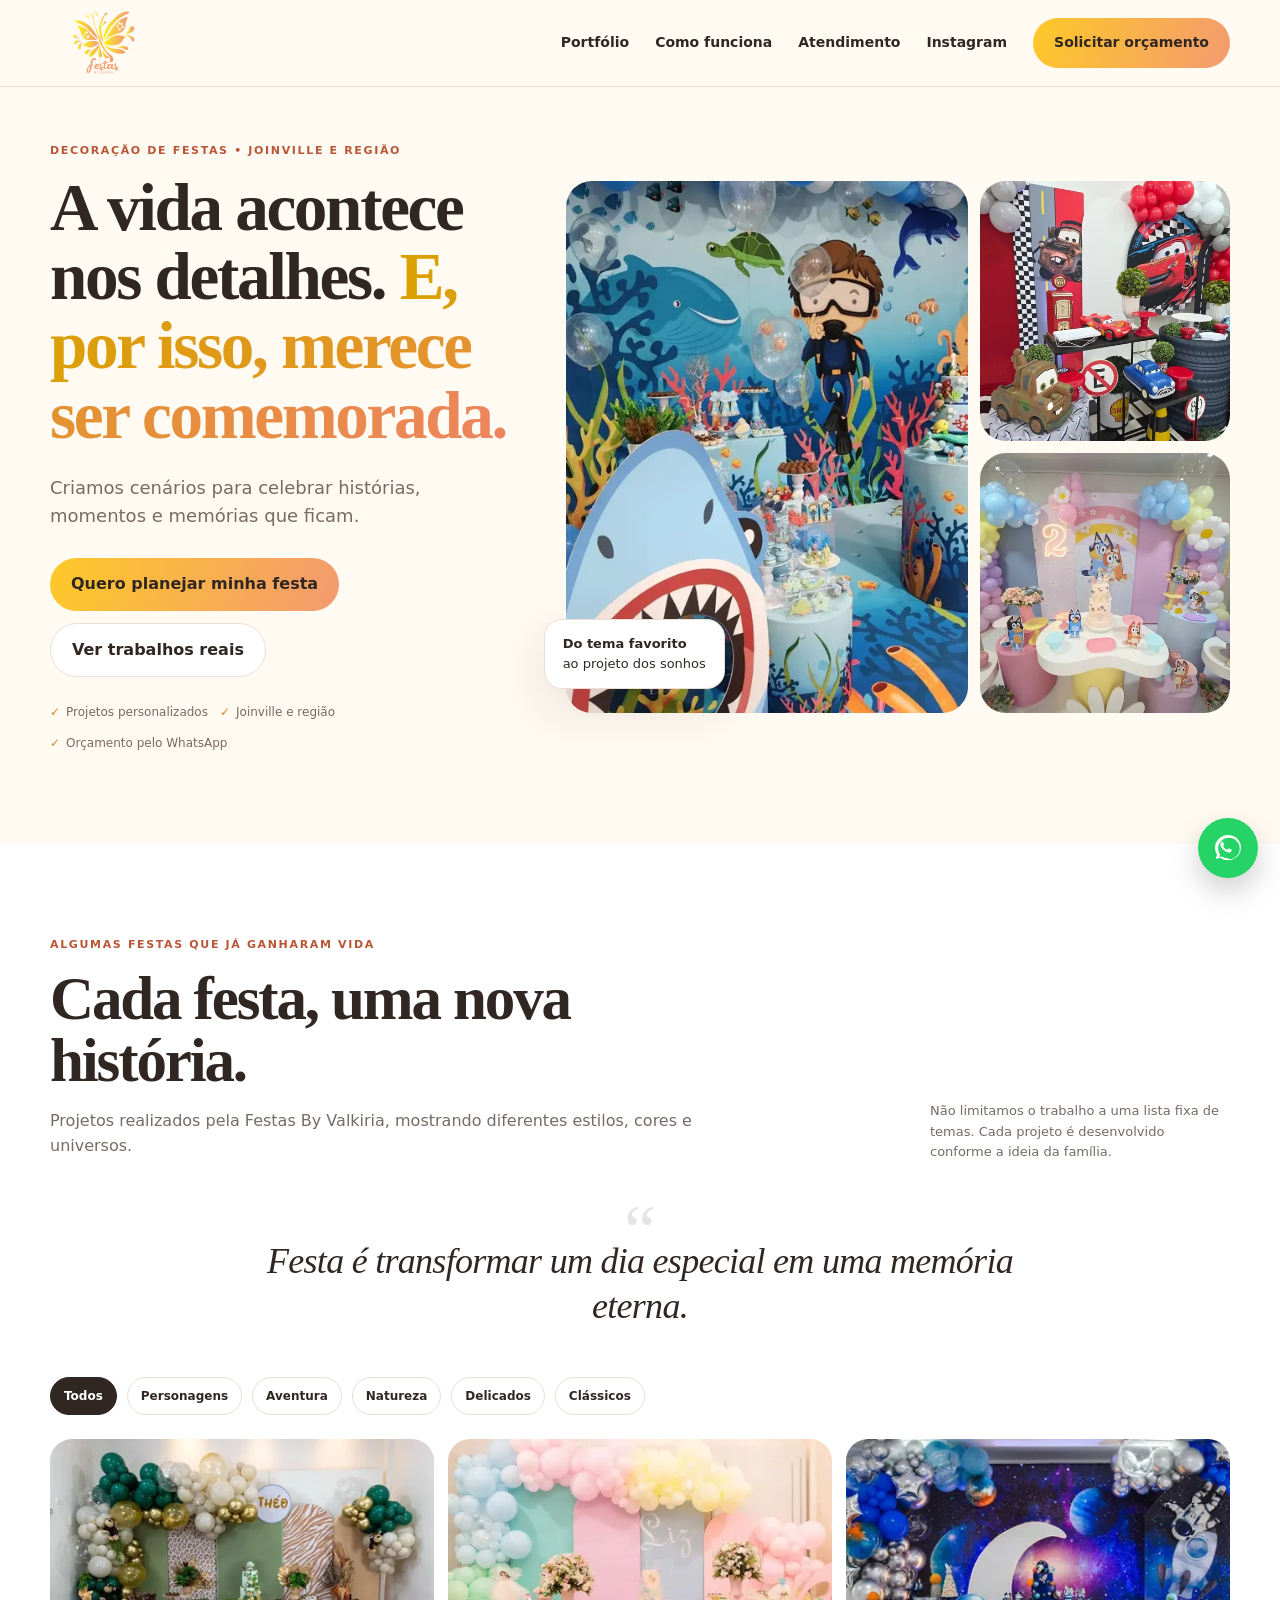
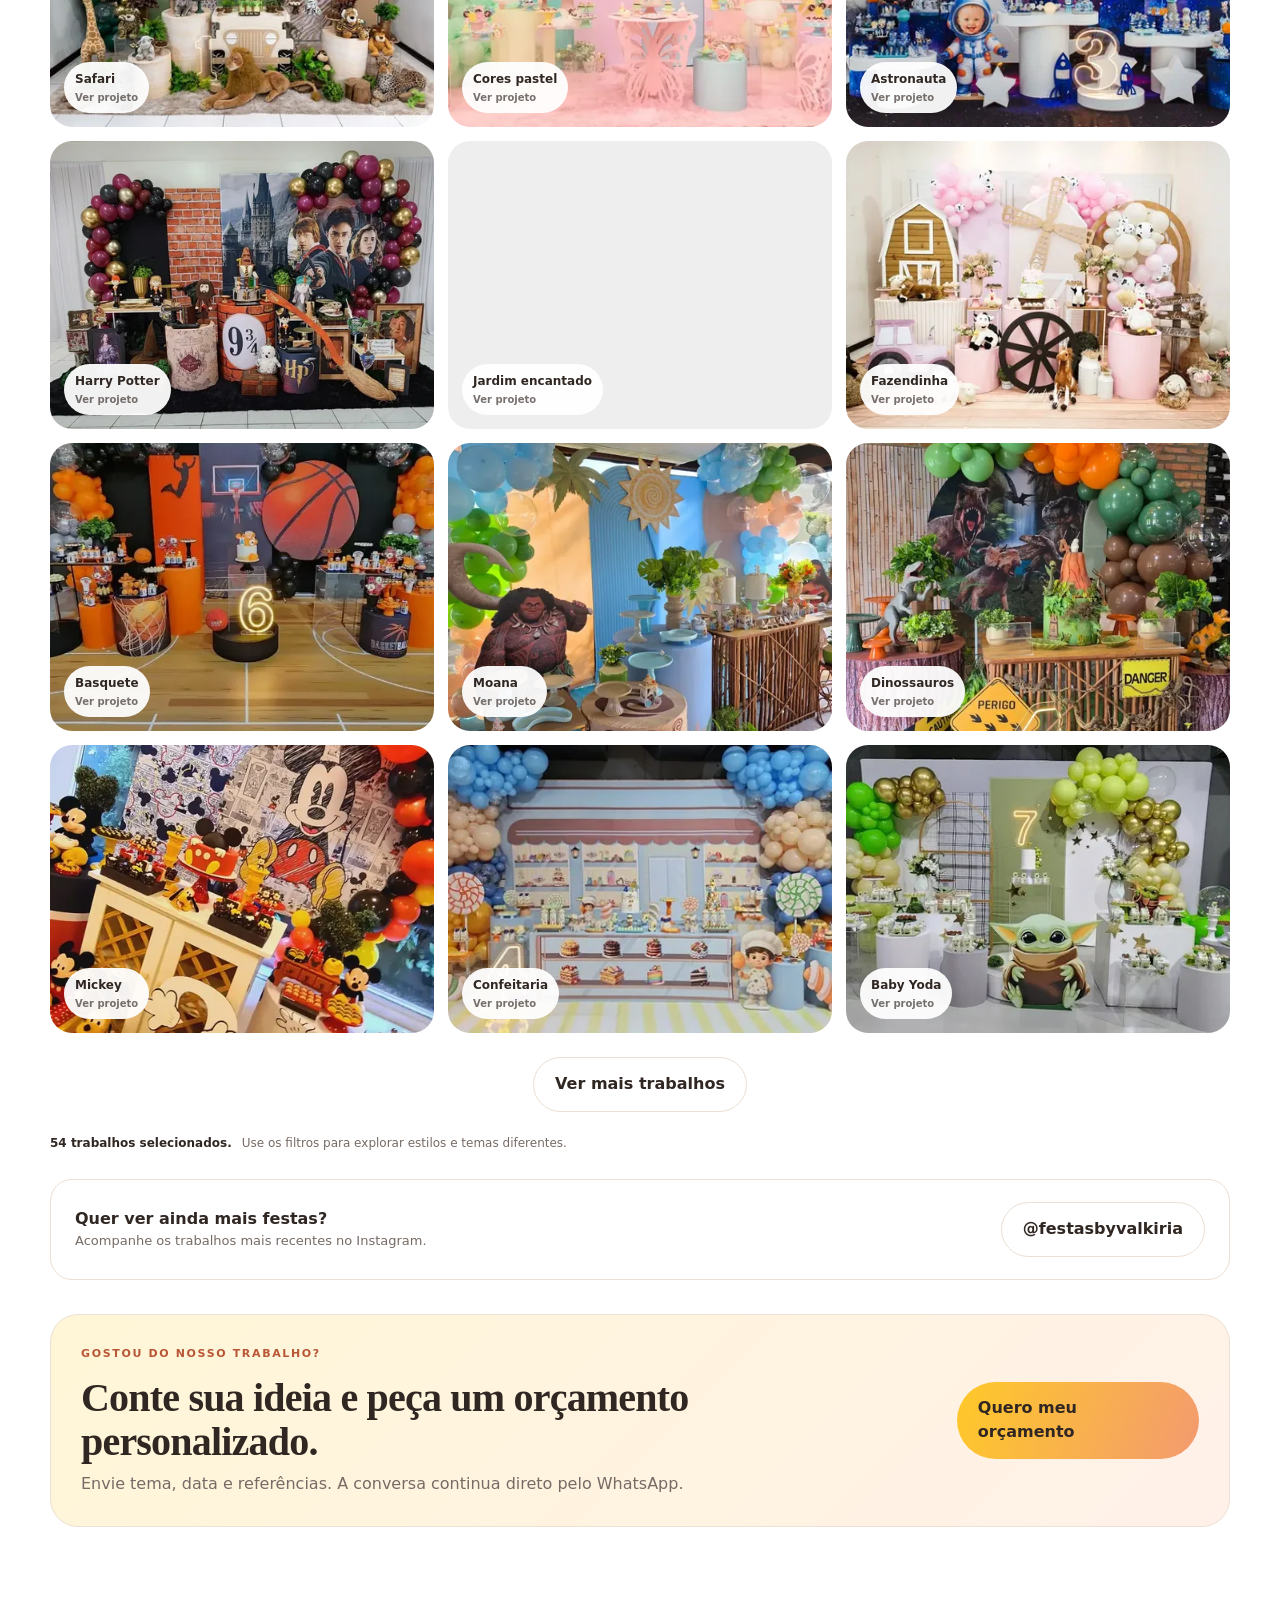
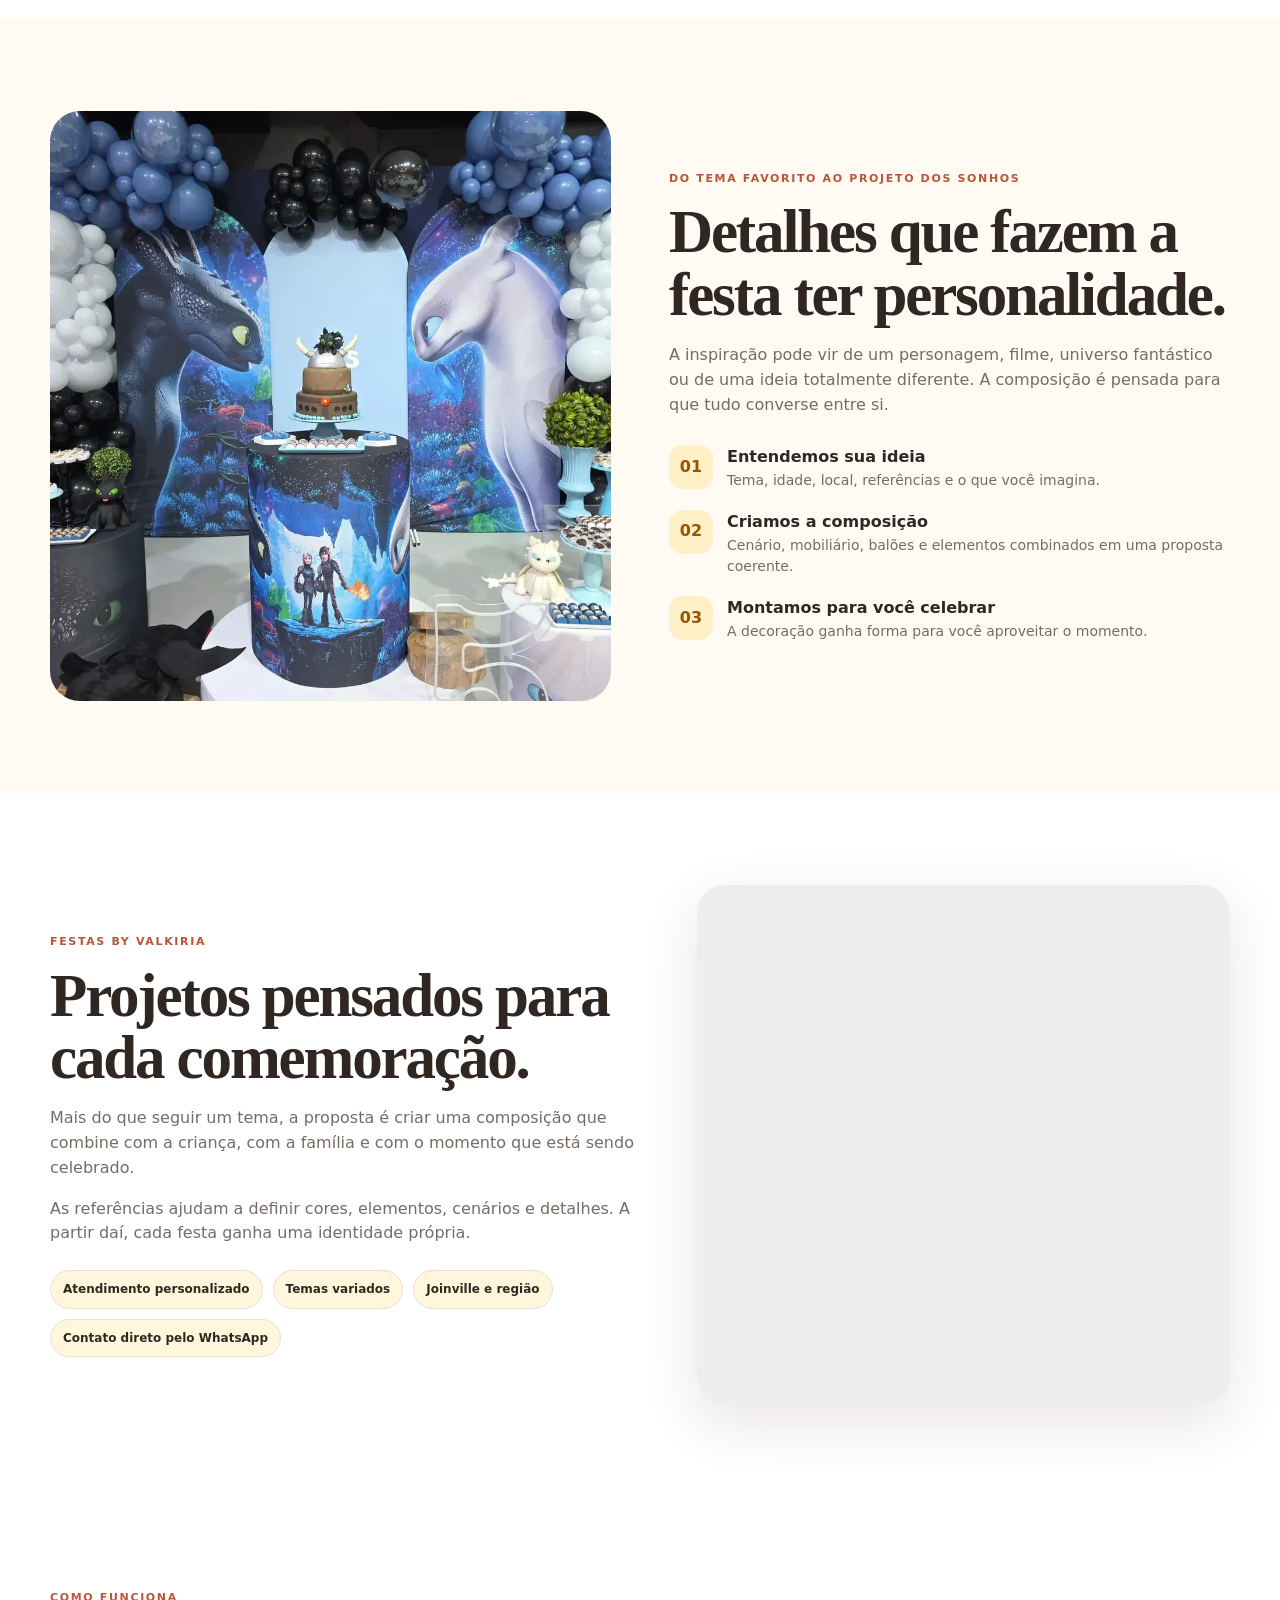
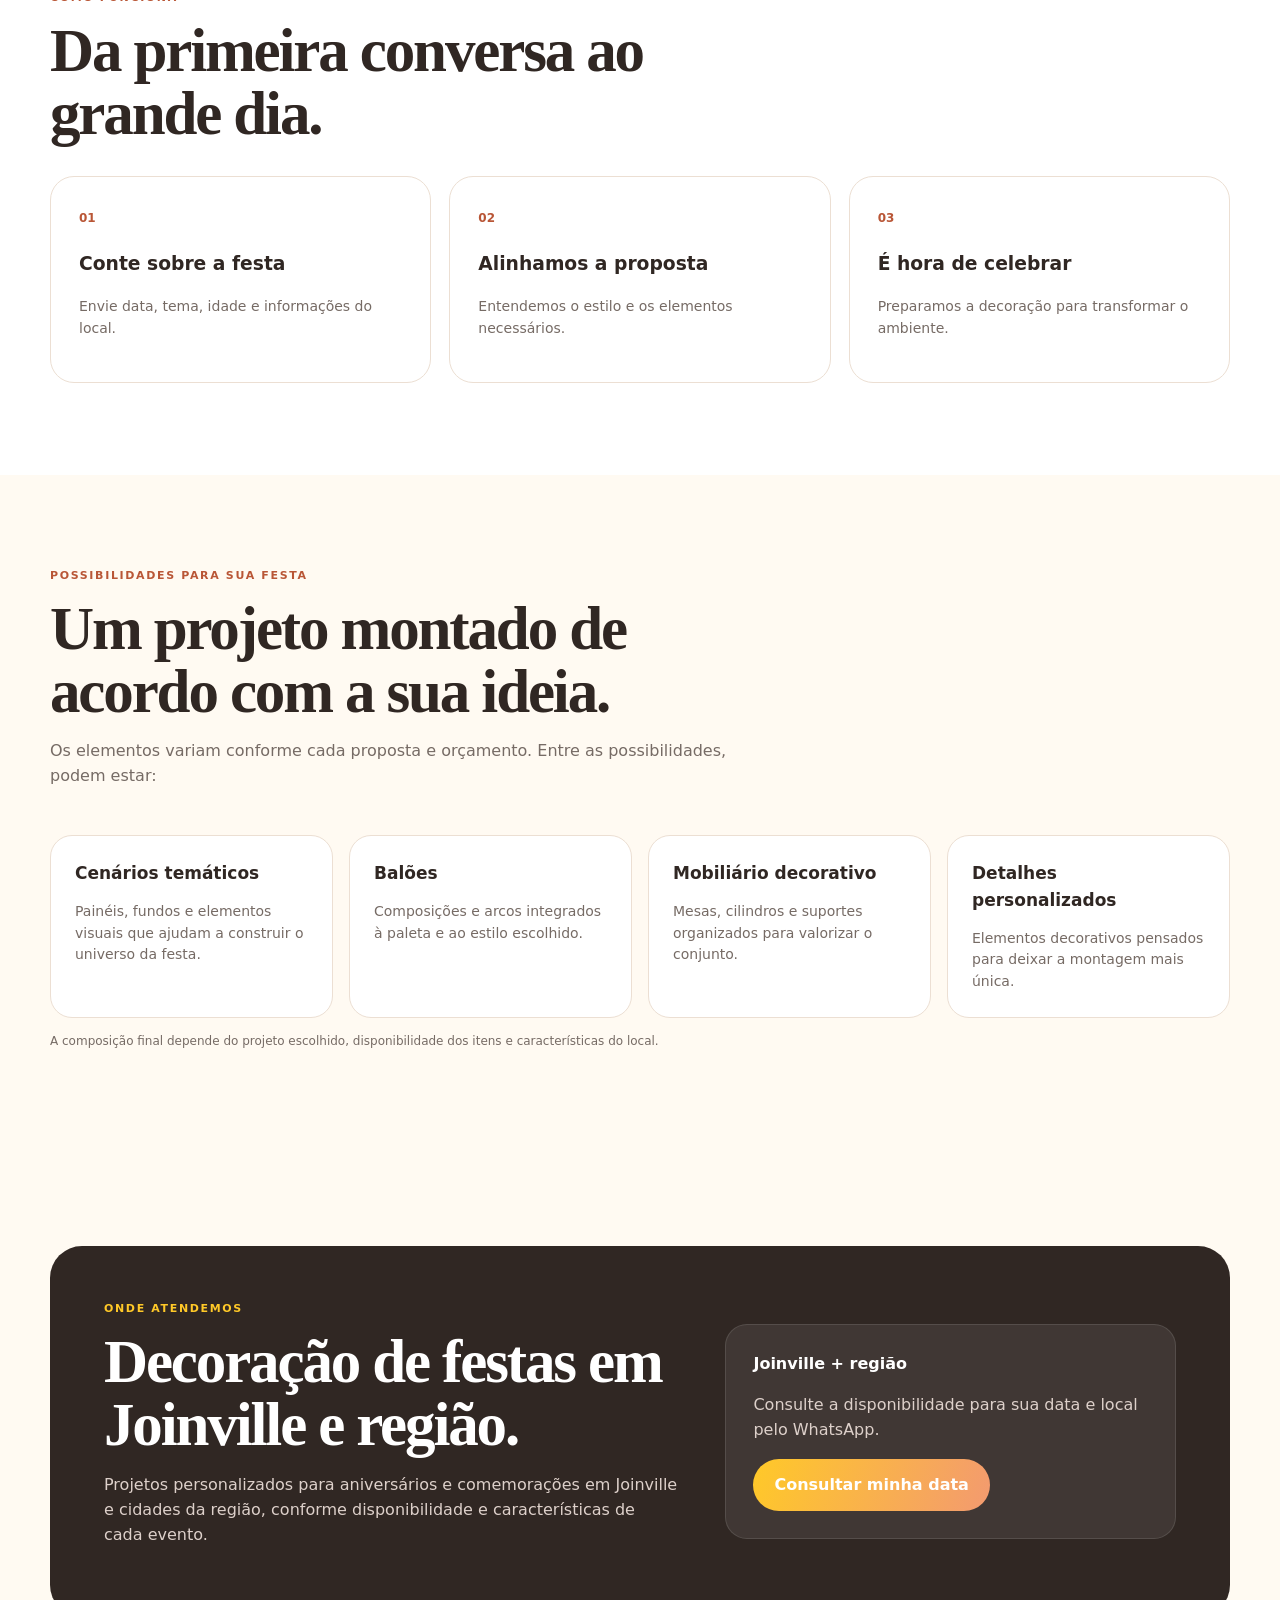
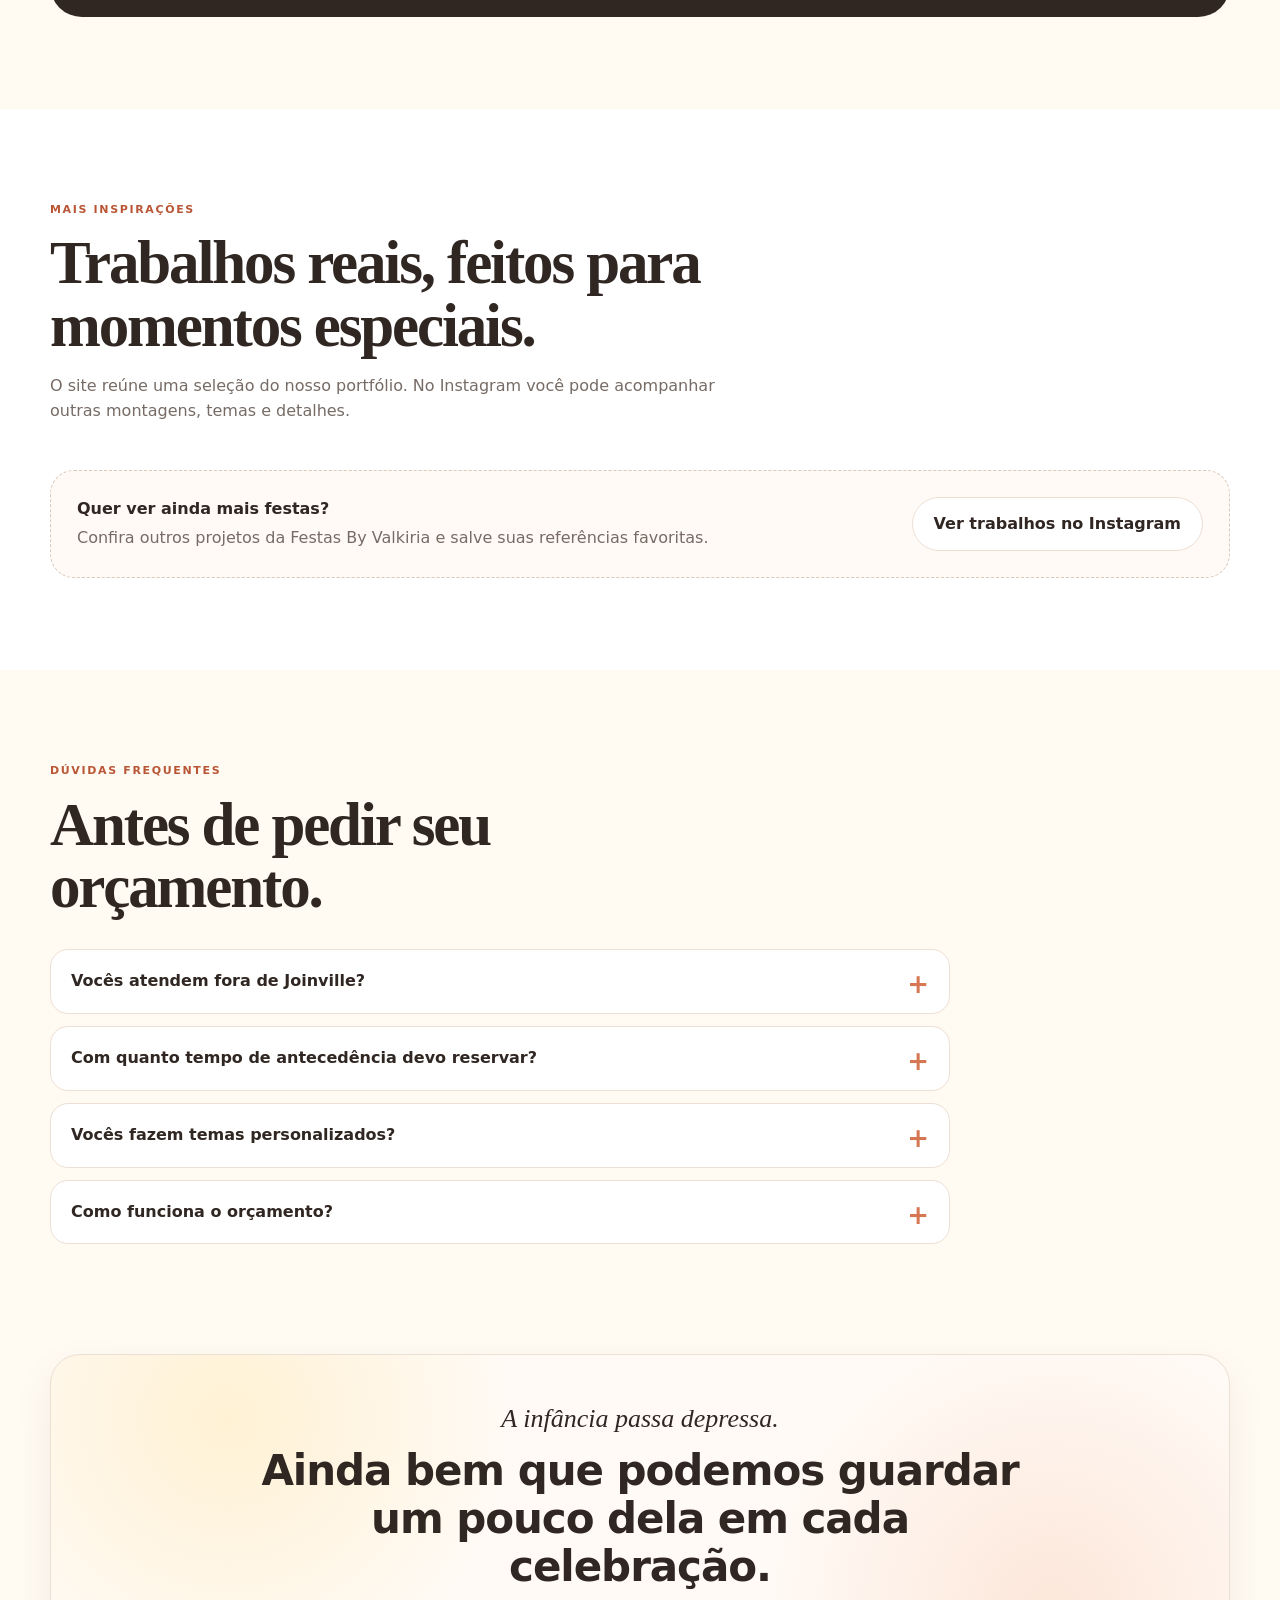
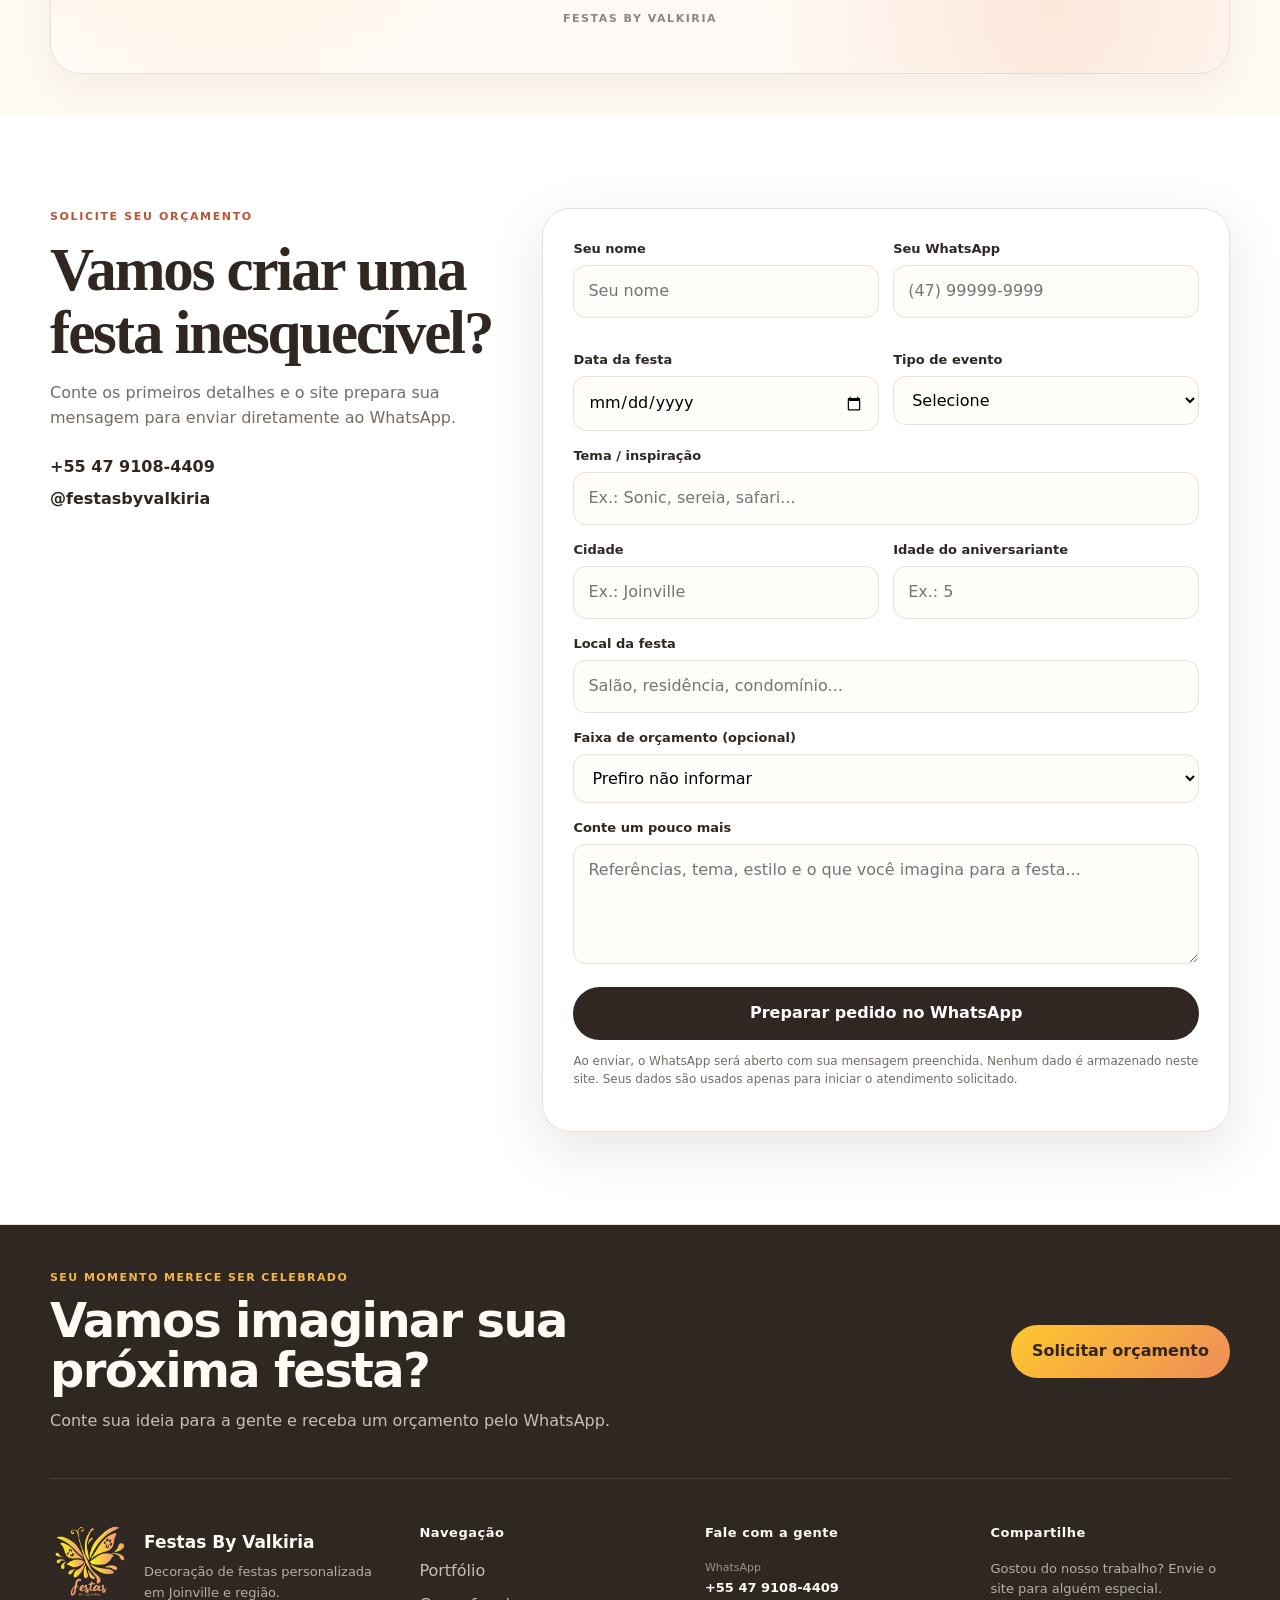
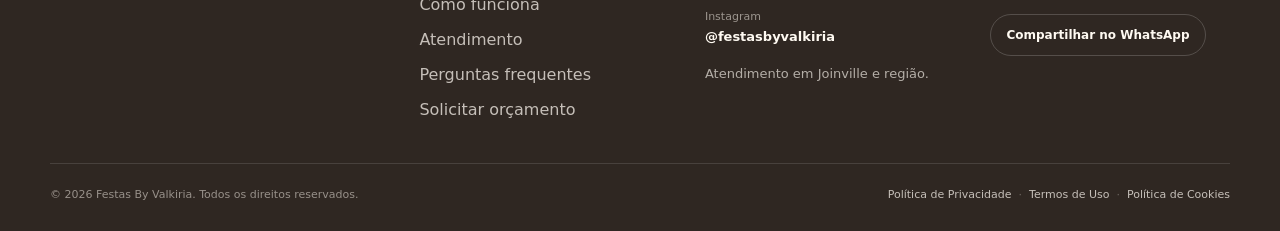
==== commit 8ad42873: "FESTAS BY VALKIRIA — V6.1" ====
--- a/index.html
+++ b/index.html
@@ -6,13 +6,13 @@
 <meta content="#fffaf2" name="theme-color"/>
 <meta content="strict-origin-when-cross-origin" name="referrer"/>
 <meta content="Decoração de festas em Joinville e região. Projetos personalizados, portfólio real e orçamento pelo WhatsApp com a Festas By Valkiria." name="description"/>
-<meta content="noindex, nofollow" name="robots"/>
+<meta content="noindex, follow, max-image-preview:large" name="robots"/>
 <link href="https://festasbyvalkiria.com/" rel="canonical"/>
-<meta content="website" property="og:type"/><meta content="https://festasbyvalkiria.com/" property="og:url"/><meta content="pt_BR" property="og:locale"/>
+<meta content="website" property="og:type"><meta content="https://festasbyvalkiria.com/" property="og:url"/><meta content="pt_BR" property="og:locale"/>
 <meta content="Festas By Valkiria" property="og:site_name"/><meta content="Festas By Valkiria | Decoração de Festas em Joinville" property="og:title"/>
 <meta content="A vida acontece nos detalhes. E, por isso, merece ser comemorada. Decoração de festas em Joinville e região." property="og:description"/>
-<meta content="https://festasbyvalkiria.com/assets/og-whatsapp-v2.jpg" property="og:image"/><meta content="image/jpeg" property="og:image:type"/><meta content="630" property="og:image:height"/><meta content="1200" property="og:image:width"/><meta content="summary_large_image" name="twitter:card">
-<meta content="Festas By Valkiria | Decoração de Festas em Joinville" name="twitter:title"/>
+<meta content="https://festasbyvalkiria.com/assets/og-whatsapp-v2.jpg" property="og:image"/><meta content="image/jpeg" property="og:image:type"/><meta content="630" property="og:image:height"/><meta content="1200" property="og:image:width"/><meta content="summary_large_image" name="twitter:card"/>
+<meta content="Festas By Valkiria | Decoração de Festas em Joinville" name="twitter:title">
 <meta content="A vida acontece nos detalhes. E, por isso, merece ser comemorada." name="twitter:description"/>
 <meta content="https://festasbyvalkiria.com/assets/og-whatsapp-v2.jpg" name="twitter:image"/>
 <meta content="yes" name="apple-mobile-web-app-capable"/>
@@ -26,7 +26,7 @@
 <script type="application/ld+json">{"@context": "https://schema.org", "@type": "LocalBusiness", "name": "Festas By Valkiria", "description": "Decoração personalizada de festas infantis em Joinville e região.", "areaServed": ["Joinville", "Região de Joinville"], "telephone": "+55 47 9108-4409", "sameAs": ["https://www.instagram.com/festasbyvalkiria"], "url": "https://festasbyvalkiria.com/", "image": "https://festasbyvalkiria.com/assets/og-image.jpg"}</script>
 <script type="application/ld+json">{"@context": "https://schema.org", "@type": "FAQPage", "mainEntity": [{"@type": "Question", "name": "Vocês atendem fora de Joinville?", "acceptedAnswer": {"@type": "Answer", "text": "Atendemos Joinville e região conforme disponibilidade, distância e características do evento."}}, {"@type": "Question", "name": "Com quanto tempo de antecedência devo reservar?", "acceptedAnswer": {"@type": "Answer", "text": "Quanto antes melhor, principalmente para datas mais disputadas. A disponibilidade é confirmada individualmente."}}, {"@type": "Question", "name": "Vocês fazem temas personalizados?", "acceptedAnswer": {"@type": "Answer", "text": "Sim. A proposta é desenvolvida conforme a ideia da família, referências e estilo desejado."}}, {"@type": "Question", "name": "Como funciona o orçamento?", "acceptedAnswer": {"@type": "Answer", "text": "As informações básicas da festa são enviadas pelo formulário e o atendimento continua pelo WhatsApp."}}]}</script>
 <link href="styles.css" rel="stylesheet"/>
-</meta><link href="assets/apple-touch-icon.png" rel="apple-touch-icon"/><meta content="https://festasbyvalkiria.com/assets/og-whatsapp-v2.jpg" property="og:image:secure_url"/><meta content="Festas By Valkiria — decoração de festas em Joinville e região" property="og:image:alt"/></head>
+</meta><link href="assets/apple-touch-icon.png" rel="apple-touch-icon"/><meta content="https://festasbyvalkiria.com/assets/og-whatsapp-v2.jpg" property="og:image:secure_url"/><meta content="Festas By Valkiria — decoração de festas em Joinville e região" property="og:image:alt"/></meta></head>
 <body>
 <a class="skip-link" href="#conteudo">Pular para o conteúdo</a>
 <header class="site-header"><div class="container nav-wrap">
--- a/styles.css
+++ b/styles.css
@@ -6,7 +6,7 @@
 .section-heading{display:flex;justify-content:space-between;gap:48px;align-items:end;margin-bottom:38px}.section-heading>div{max-width:720px}.section-heading p:not(.eyebrow),.story-copy>p:not(.eyebrow){color:var(--muted)}.section-note{max-width:300px!important;font-size:13px}.compact{margin-bottom:30px}
 .portfolio-grid{display:grid;grid-template-columns:1.15fr .85fr .85fr;grid-auto-rows:258px;gap:14px}.work-card{position:relative;border-radius:22px;background:#eee;text-align:left}.work-card.tall{grid-row:span 2}.work-card.wide{grid-column:span 2}.work-card span{position:absolute;left:14px;bottom:14px;background:rgba(255,255,255,.94);padding:8px 11px;border-radius:999px;font-size:12px;font-weight:900}.instagram-cta{margin-top:26px;display:flex;justify-content:space-between;align-items:center;gap:20px;border:1px solid var(--line);padding:22px 24px;border-radius:22px}.instagram-cta strong,.instagram-cta span{display:block}.instagram-cta span{font-size:13px;color:var(--muted)}
 .story-grid{display:grid;grid-template-columns:1fr 1fr;gap:58px;align-items:center}.story-image{border-radius:30px;background:none}.story-image img{width:100%;height:590px;object-fit:cover}.feature-list{display:grid;gap:18px;margin-top:28px}.feature-list article{display:grid;grid-template-columns:44px 1fr;gap:14px}.feature-list b{width:44px;height:44px;border-radius:14px;background:#fff0c7;display:grid;place-items:center;color:#945600}.feature-list strong,.feature-list span{display:block}.feature-list span{font-size:14px;color:var(--muted)}
-.steps{display:grid;grid-template-columns:repeat(3,1fr);gap:18px}.steps article{background:#fff;border:1px solid var(--line);padding:28px;border-radius:24px}.steps span{font-size:12px;font-weight:900;color:#d67753}.steps p{font-size:14px;color:var(--muted)}
+.steps{display:grid;grid-template-columns:repeat(3,1fr);gap:18px}.steps article{background:#fff;border:1px solid var(--line);padding:28px;border-radius:24px}.steps span{font-size:12px;font-weight:900;color:#b95636}.steps p{font-size:14px;color:var(--muted)}
 .service-area{background:var(--ink);color:#fff;border-radius:32px;padding:54px;display:grid;grid-template-columns:1.12fr .88fr;gap:48px;align-items:center}.service-area p:not(.eyebrow){color:#ddd0ca}.service-card{background:rgba(255,255,255,.08);border:1px solid rgba(255,255,255,.11);padding:27px;border-radius:22px}
 .contact-grid{display:grid;grid-template-columns:.8fr 1.2fr;gap:34px}.contact-copy p:not(.eyebrow){color:var(--muted)}.contact-links{display:flex;flex-direction:column;gap:8px;margin-top:24px;font-weight:800}form{background:#fff;border:1px solid var(--line);border-radius:28px;padding:30px;box-shadow:var(--shadow)}.two-cols{display:grid;grid-template-columns:1fr 1fr;gap:14px}.field{margin-bottom:15px}.field label{display:block;font-size:13px;font-weight:800;margin-bottom:6px}.field input,.field textarea{width:100%;border:1px solid var(--line);background:#fffdf9;border-radius:13px;padding:13px 14px;outline:none}.field textarea{min-height:120px;resize:vertical}.field input:focus,.field textarea:focus{border-color:#e5a05f;box-shadow:0 0 0 3px rgba(243,154,112,.14)}.field [aria-invalid=true]{border-color:#b42318}.error{display:block;min-height:17px;color:#b42318;font-size:12px}.form-note{font-size:12px;color:var(--muted)}
 footer{border-top:1px solid var(--line);padding:32px 0}.footer-grid{display:grid;grid-template-columns:auto 1fr auto;gap:20px;align-items:center}.footer-grid img{width:86px;height:64px;object-fit:contain}.footer-grid strong,.footer-grid span{display:block}.footer-grid span,.footer-grid small{font-size:12px;color:var(--muted)}.footer-links{display:flex;gap:16px;font-weight:800}.footer-grid small{grid-column:1/-1;border-top:1px solid var(--line);padding-top:16px}
@@ -35,7 +35,7 @@
 body{padding-bottom:68px}.whatsapp-float{bottom:82px}
 .mobile-cta-bar{position:fixed;left:0;right:0;bottom:0;z-index:90;display:grid;grid-template-columns:1fr 1fr;background:#fff;border-top:1px solid var(--line);box-shadow:0 -8px 24px rgba(0,0,0,.08);padding:9px 10px calc(9px + env(safe-area-inset-bottom));gap:8px}
 .mobile-cta-bar a{display:flex;align-items:center;justify-content:center;min-height:44px;border-radius:999px;font-weight:900;font-size:13px}
-.mobile-cta-bar a:first-child{background:#25d366;color:#fff}
+.mobile-cta-bar a:first-child{background:#25d366;color:#302723}
 .mobile-cta-bar a:last-child{background:linear-gradient(110deg,var(--yellow),var(--coral));color:var(--ink)}
 }
 @media(prefers-reduced-motion:no-preference){
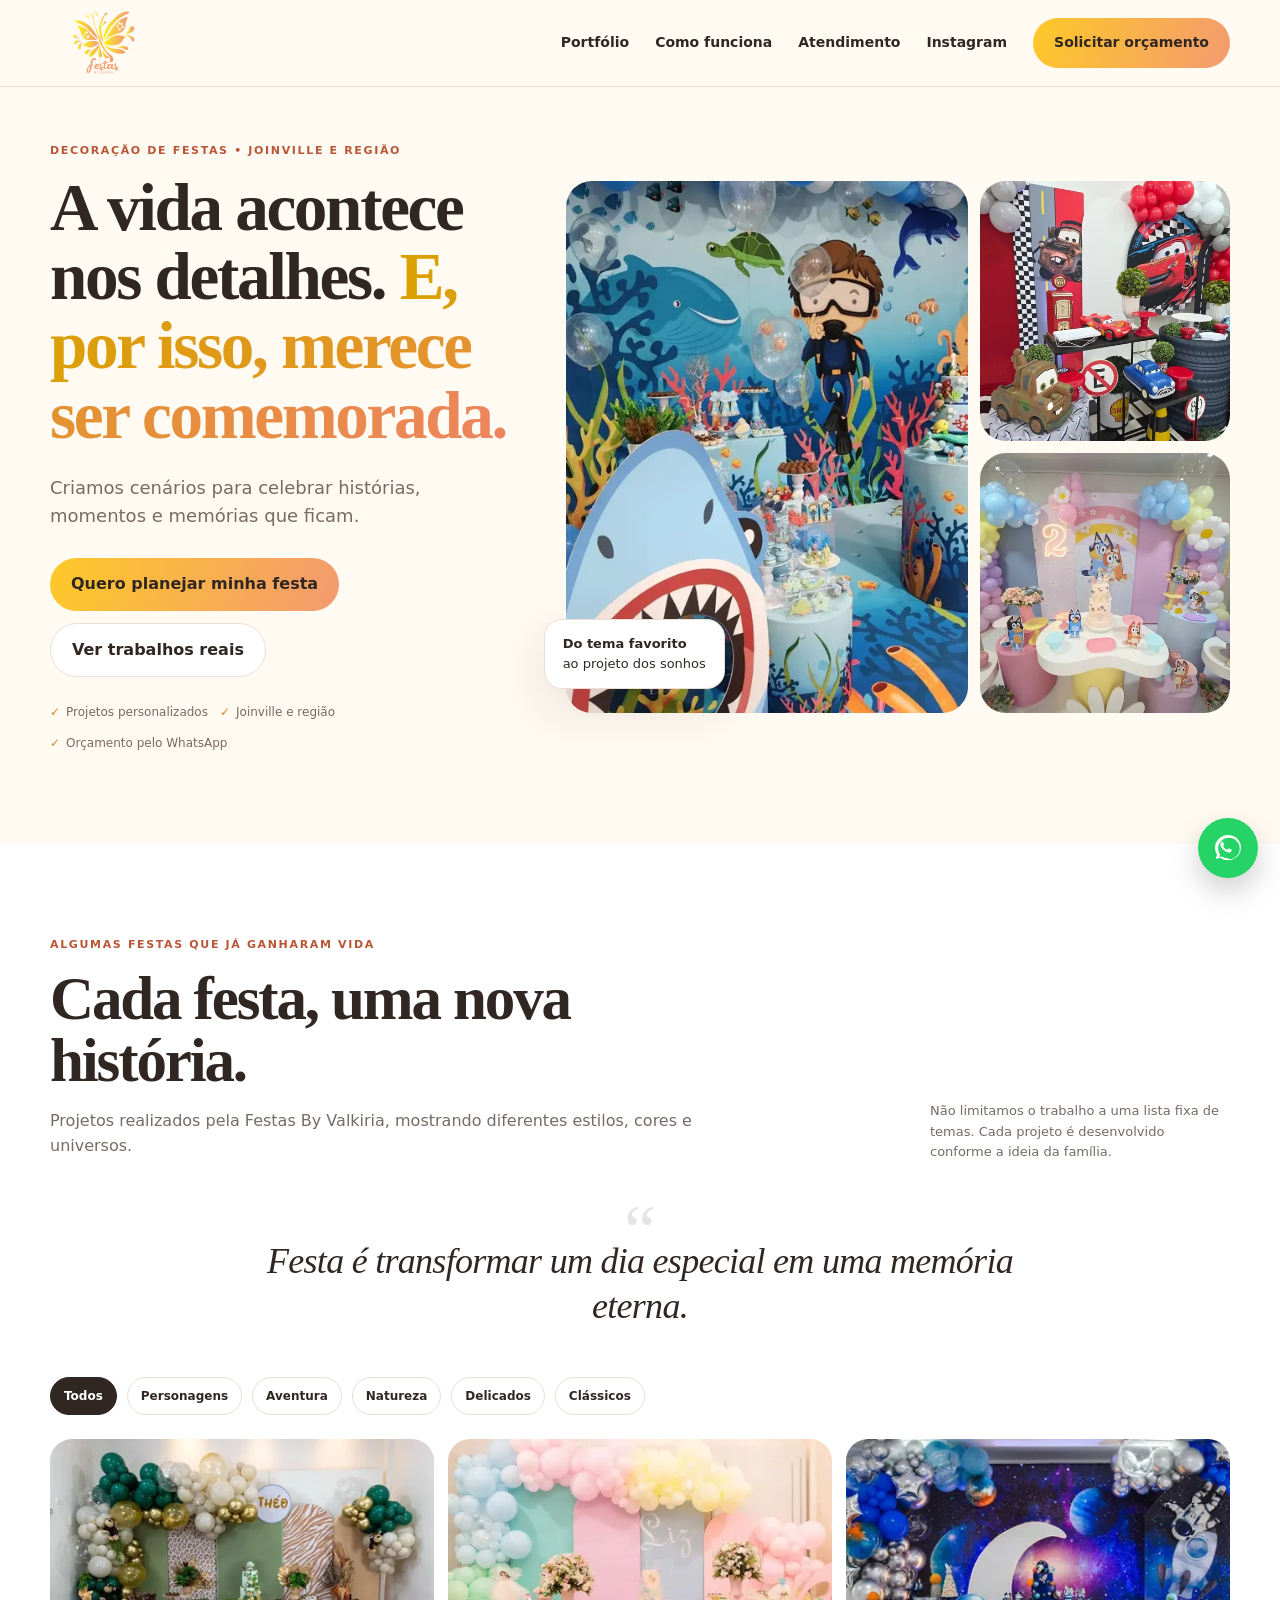
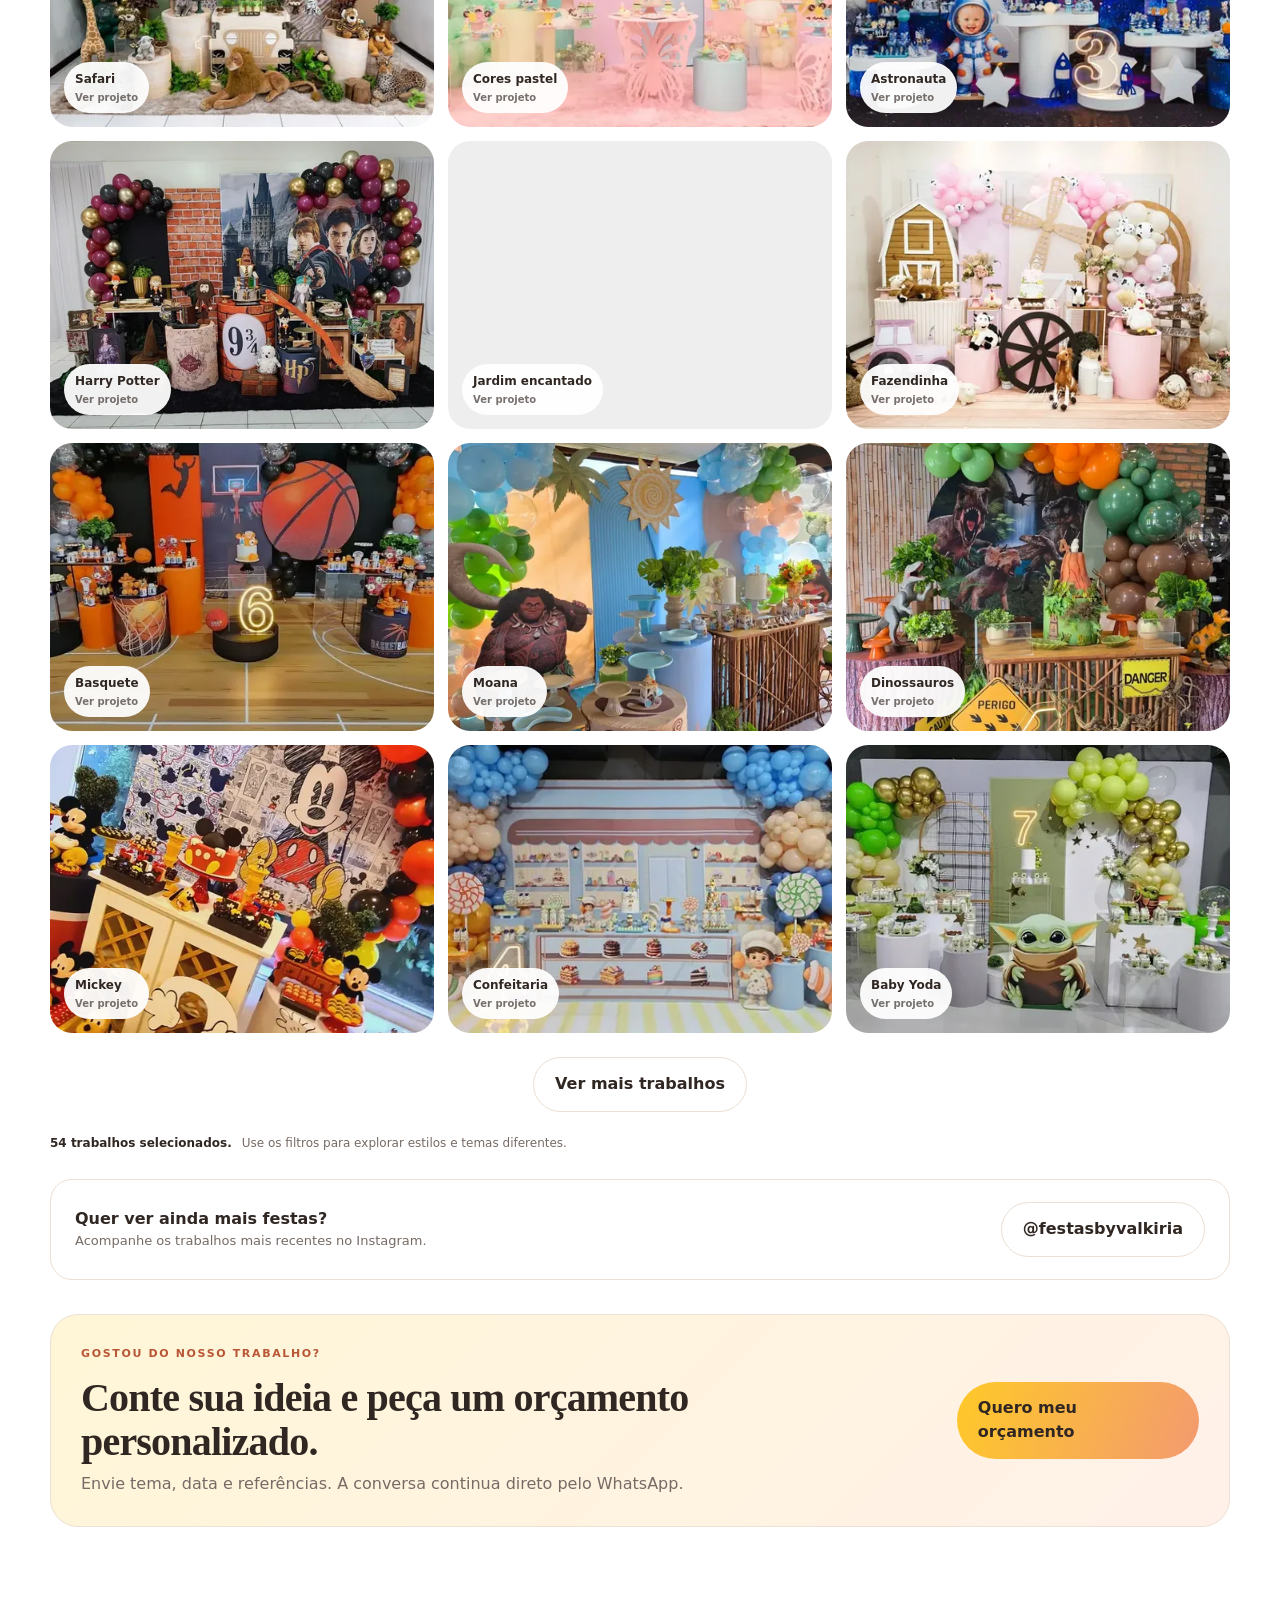
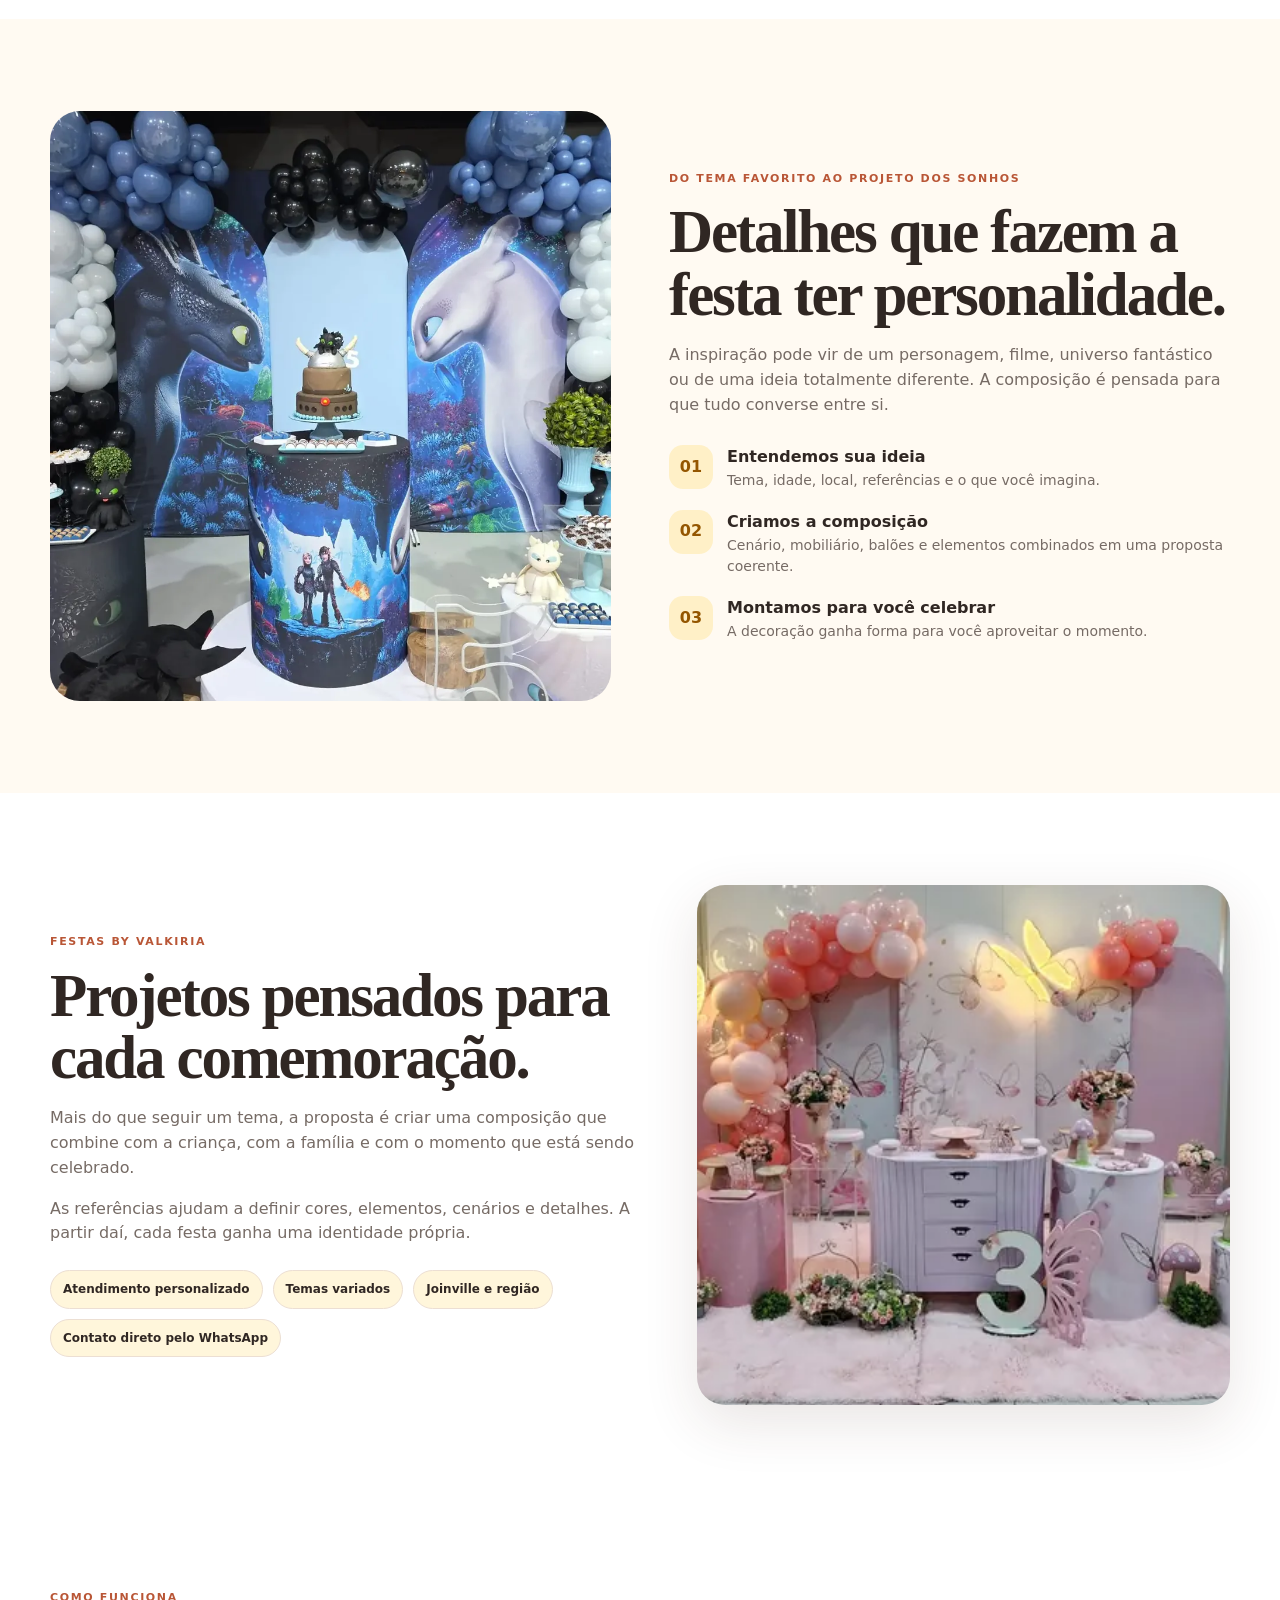
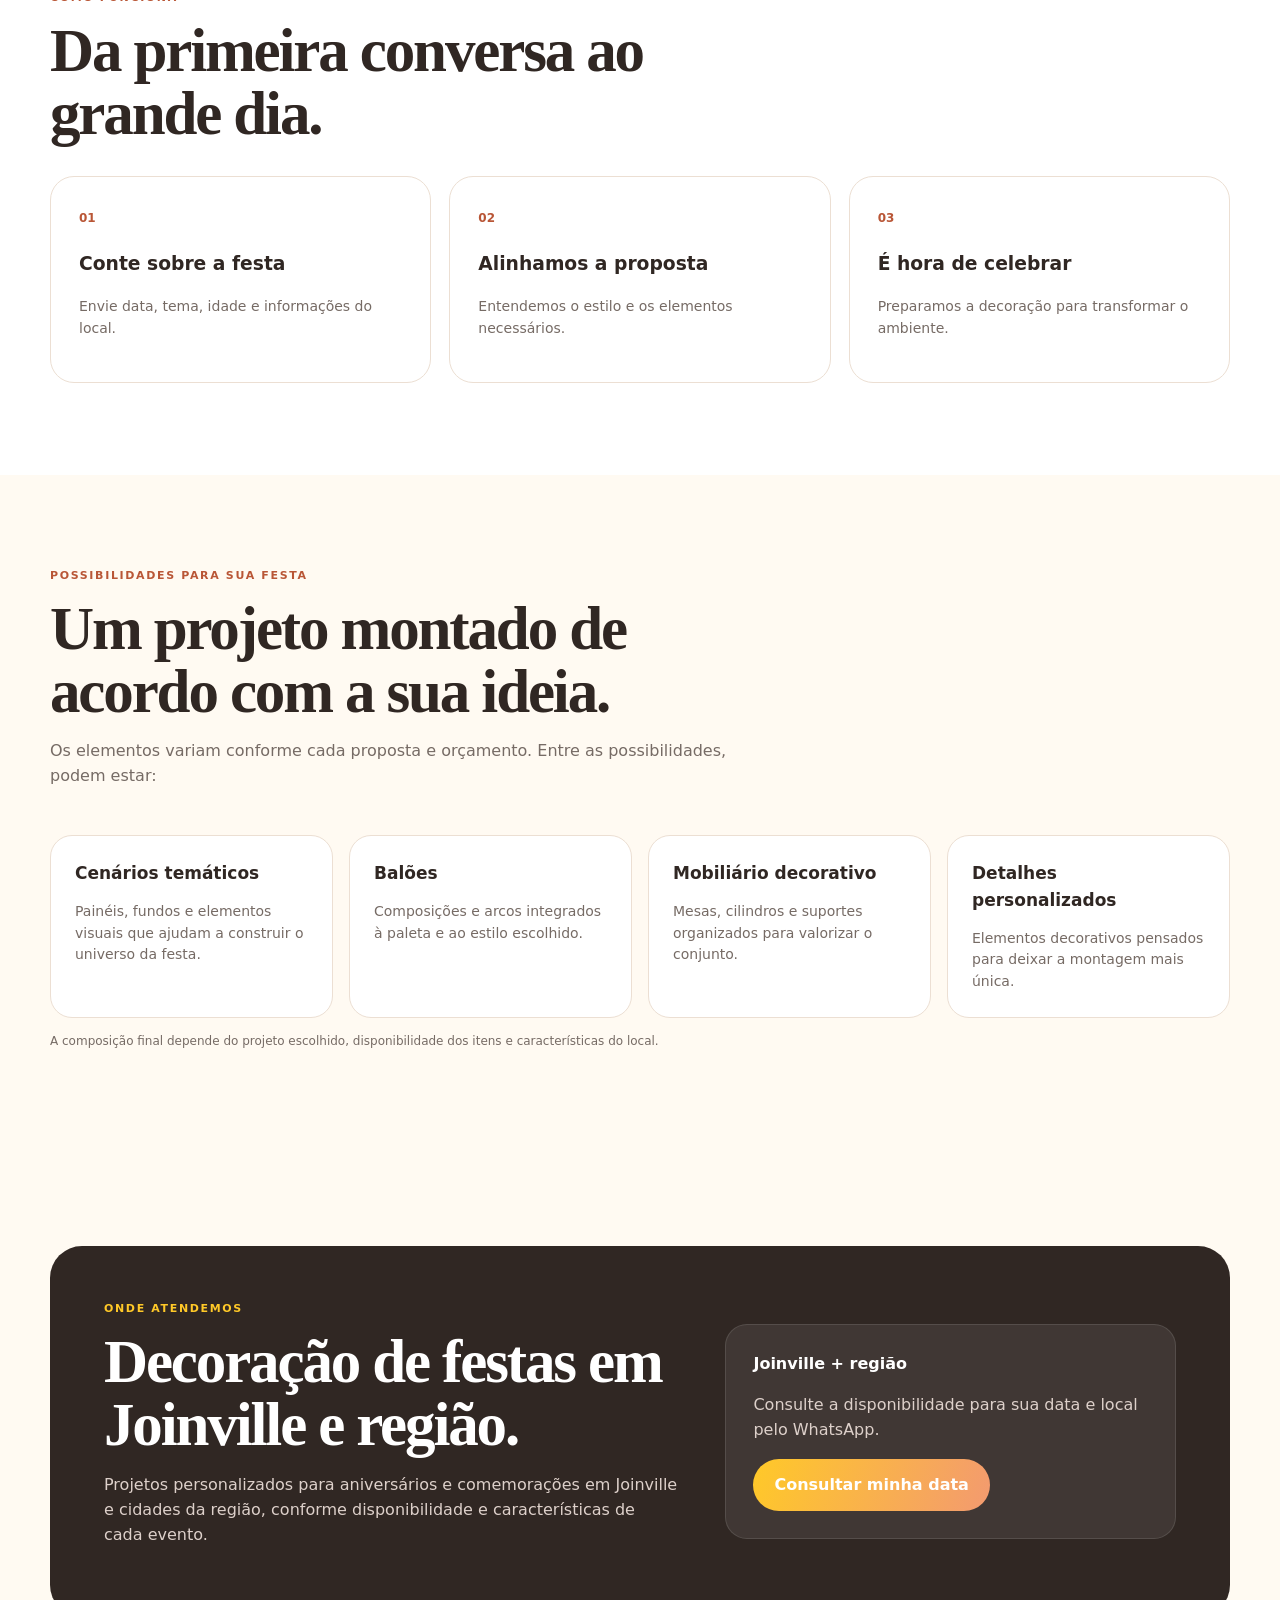
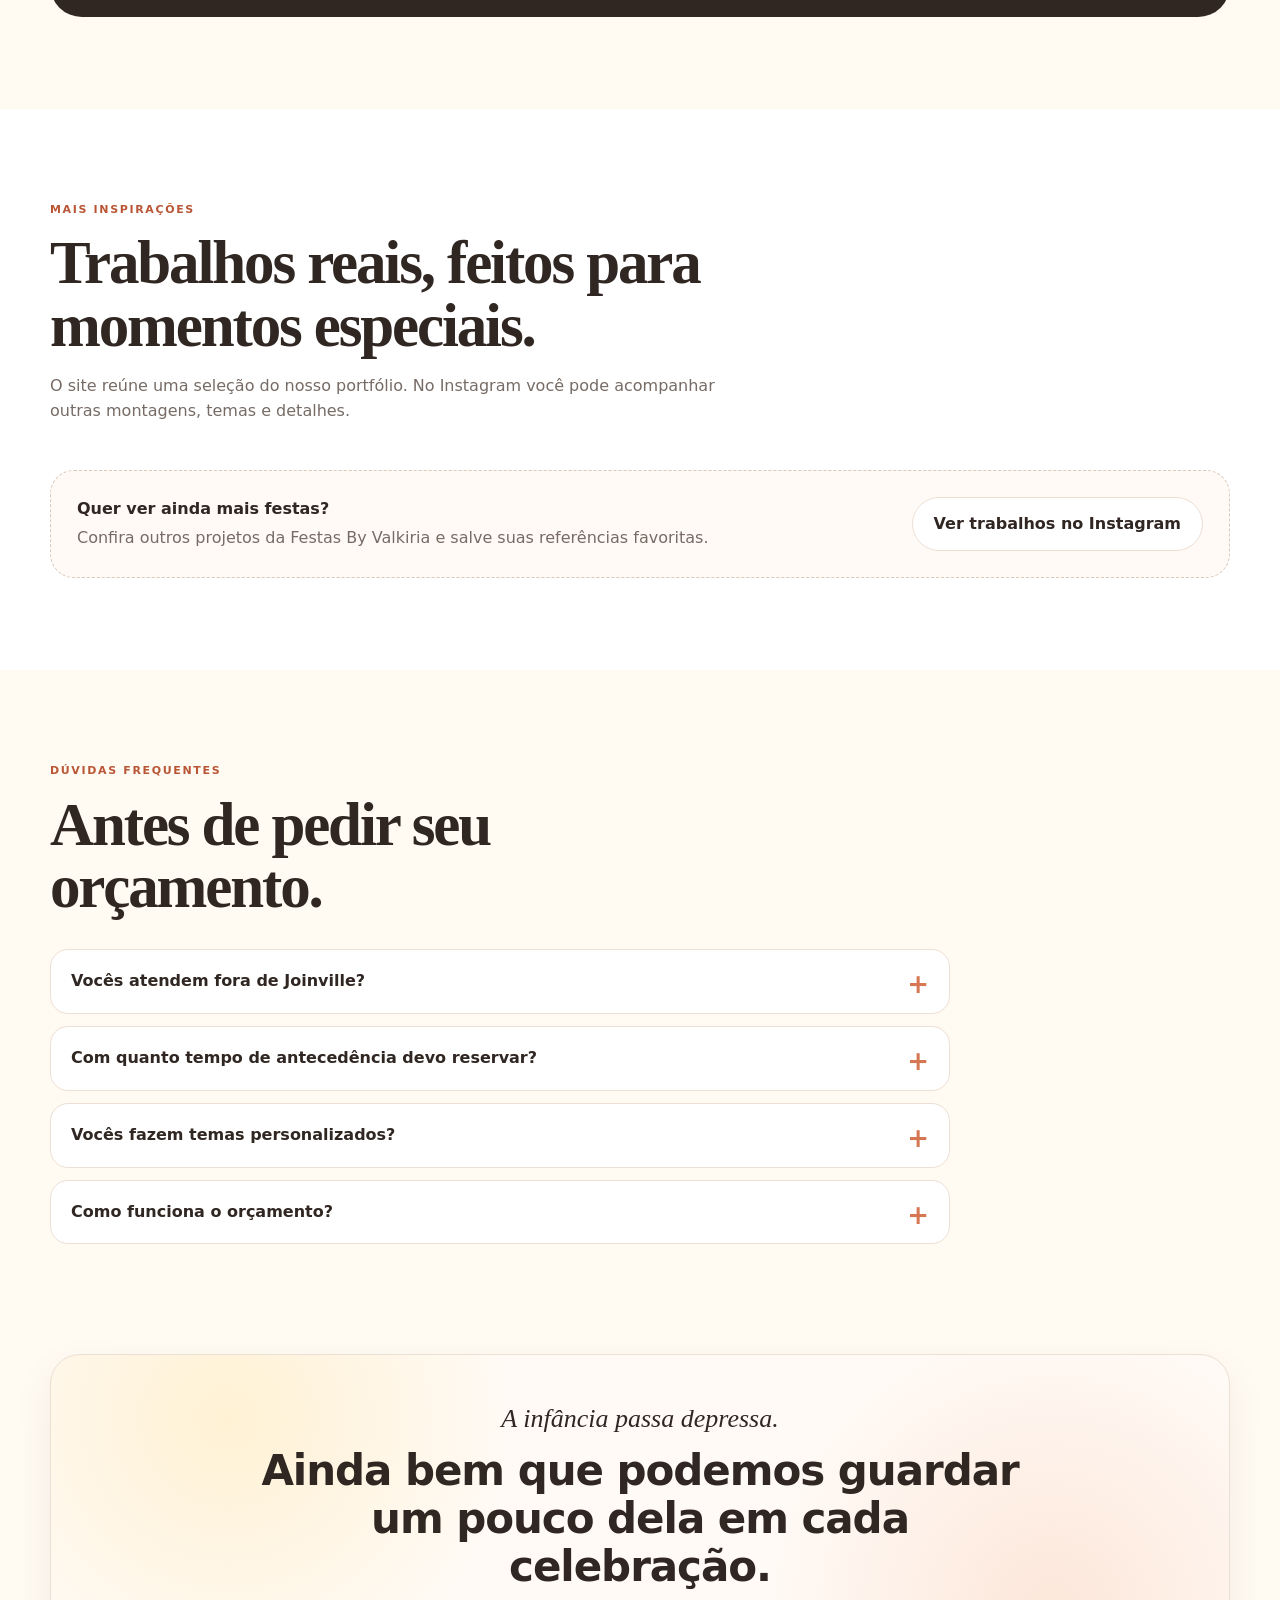
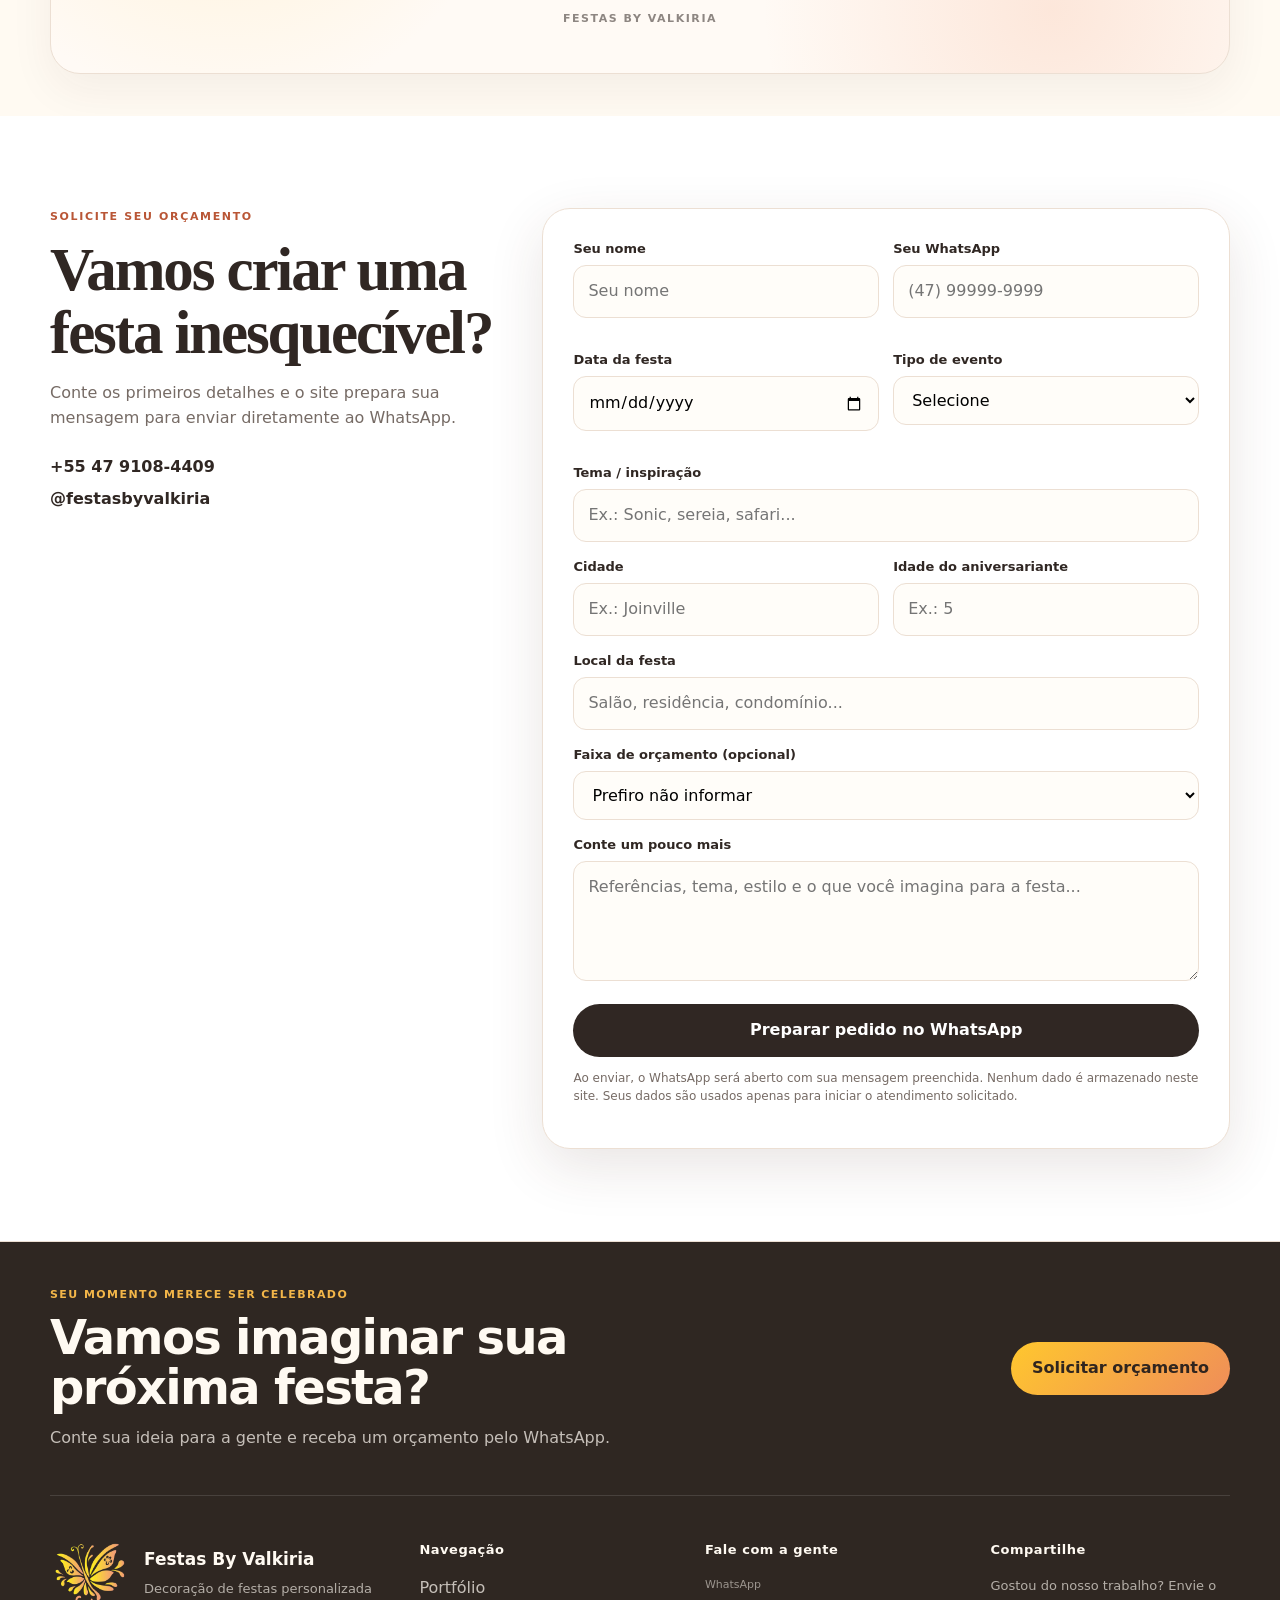
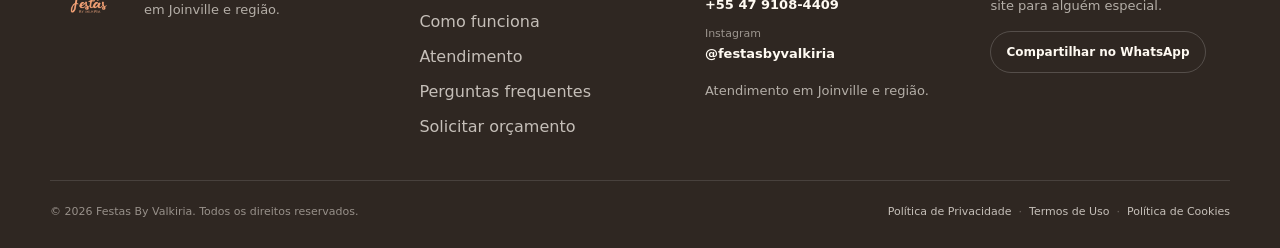
==== commit 51815d1c: "V6.3" ====
--- a/index.html
+++ b/index.html
@@ -6,15 +6,15 @@
 <meta content="#fffaf2" name="theme-color"/>
 <meta content="strict-origin-when-cross-origin" name="referrer"/>
 <meta content="Decoração de festas em Joinville e região. Projetos personalizados, portfólio real e orçamento pelo WhatsApp com a Festas By Valkiria." name="description"/>
-<meta content="noindex, follow, max-image-preview:large" name="robots"/>
+<meta content="index, follow, max-image-preview:large" name="robots"/>
 <link href="https://festasbyvalkiria.com/" rel="canonical"/>
-<meta content="website" property="og:type"><meta content="https://festasbyvalkiria.com/" property="og:url"/><meta content="pt_BR" property="og:locale"/>
+<meta content="website" property="og:type"/><meta content="https://festasbyvalkiria.com/" property="og:url"/><meta content="pt_BR" property="og:locale">
 <meta content="Festas By Valkiria" property="og:site_name"/><meta content="Festas By Valkiria | Decoração de Festas em Joinville" property="og:title"/>
 <meta content="A vida acontece nos detalhes. E, por isso, merece ser comemorada. Decoração de festas em Joinville e região." property="og:description"/>
 <meta content="https://festasbyvalkiria.com/assets/og-whatsapp-v2.jpg" property="og:image"/><meta content="image/jpeg" property="og:image:type"/><meta content="630" property="og:image:height"/><meta content="1200" property="og:image:width"/><meta content="summary_large_image" name="twitter:card"/>
-<meta content="Festas By Valkiria | Decoração de Festas em Joinville" name="twitter:title">
+<meta content="Festas By Valkiria | Decoração de Festas em Joinville" name="twitter:title"/>
 <meta content="A vida acontece nos detalhes. E, por isso, merece ser comemorada." name="twitter:description"/>
-<meta content="https://festasbyvalkiria.com/assets/og-whatsapp-v2.jpg" name="twitter:image"/>
+<meta content="https://festasbyvalkiria.com/assets/og-whatsapp-v2.jpg" name="twitter:image">
 <meta content="yes" name="apple-mobile-web-app-capable"/>
 <meta content="default" name="apple-mobile-web-app-status-bar-style"/>
 <link href="manifest.webmanifest" rel="manifest"/>
@@ -169,7 +169,7 @@
 <form id="budget-form" novalidate="">
 <div class="two-cols"><div class="field"><label for="nome">Seu nome</label><input aria-describedby="nome-erro" autocapitalize="words" autocomplete="name" id="nome" placeholder="Seu nome" required=""/><small aria-live="polite" class="error" id="nome-erro"></small></div>
 <div class="field"><label for="telefone">Seu WhatsApp</label><input aria-describedby="telefone-erro" autocomplete="tel" id="telefone" inputmode="tel" placeholder="(47) 99999-9999" required="" type="tel"/><small aria-live="polite" class="error" id="telefone-erro"></small></div></div>
-<div class="two-cols"><div class="field"><label for="data">Data da festa</label><input id="data" type="date"/></div>
+<div class="two-cols"><div class="field"><label for="data">Data da festa</label><input aria-describedby="data-erro" id="data" type="date"/><small aria-live="polite" class="error" id="data-erro"></small></div>
 <div class="field"><label for="tipo">Tipo de evento</label><select id="tipo"><option value="">Selecione</option><option>Aniversário infantil</option><option>Mesversário</option><option>Chá / comemoração</option><option>Outro</option></select></div></div>
 <div class="field"><label for="tema">Tema / inspiração</label><input autocapitalize="sentences" id="tema" placeholder="Ex.: Sonic, sereia, safari..."/></div>
 <div class="two-cols"><div class="field"><label for="cidade">Cidade</label><input autocapitalize="words" autocomplete="address-level2" id="cidade" placeholder="Ex.: Joinville"/></div>
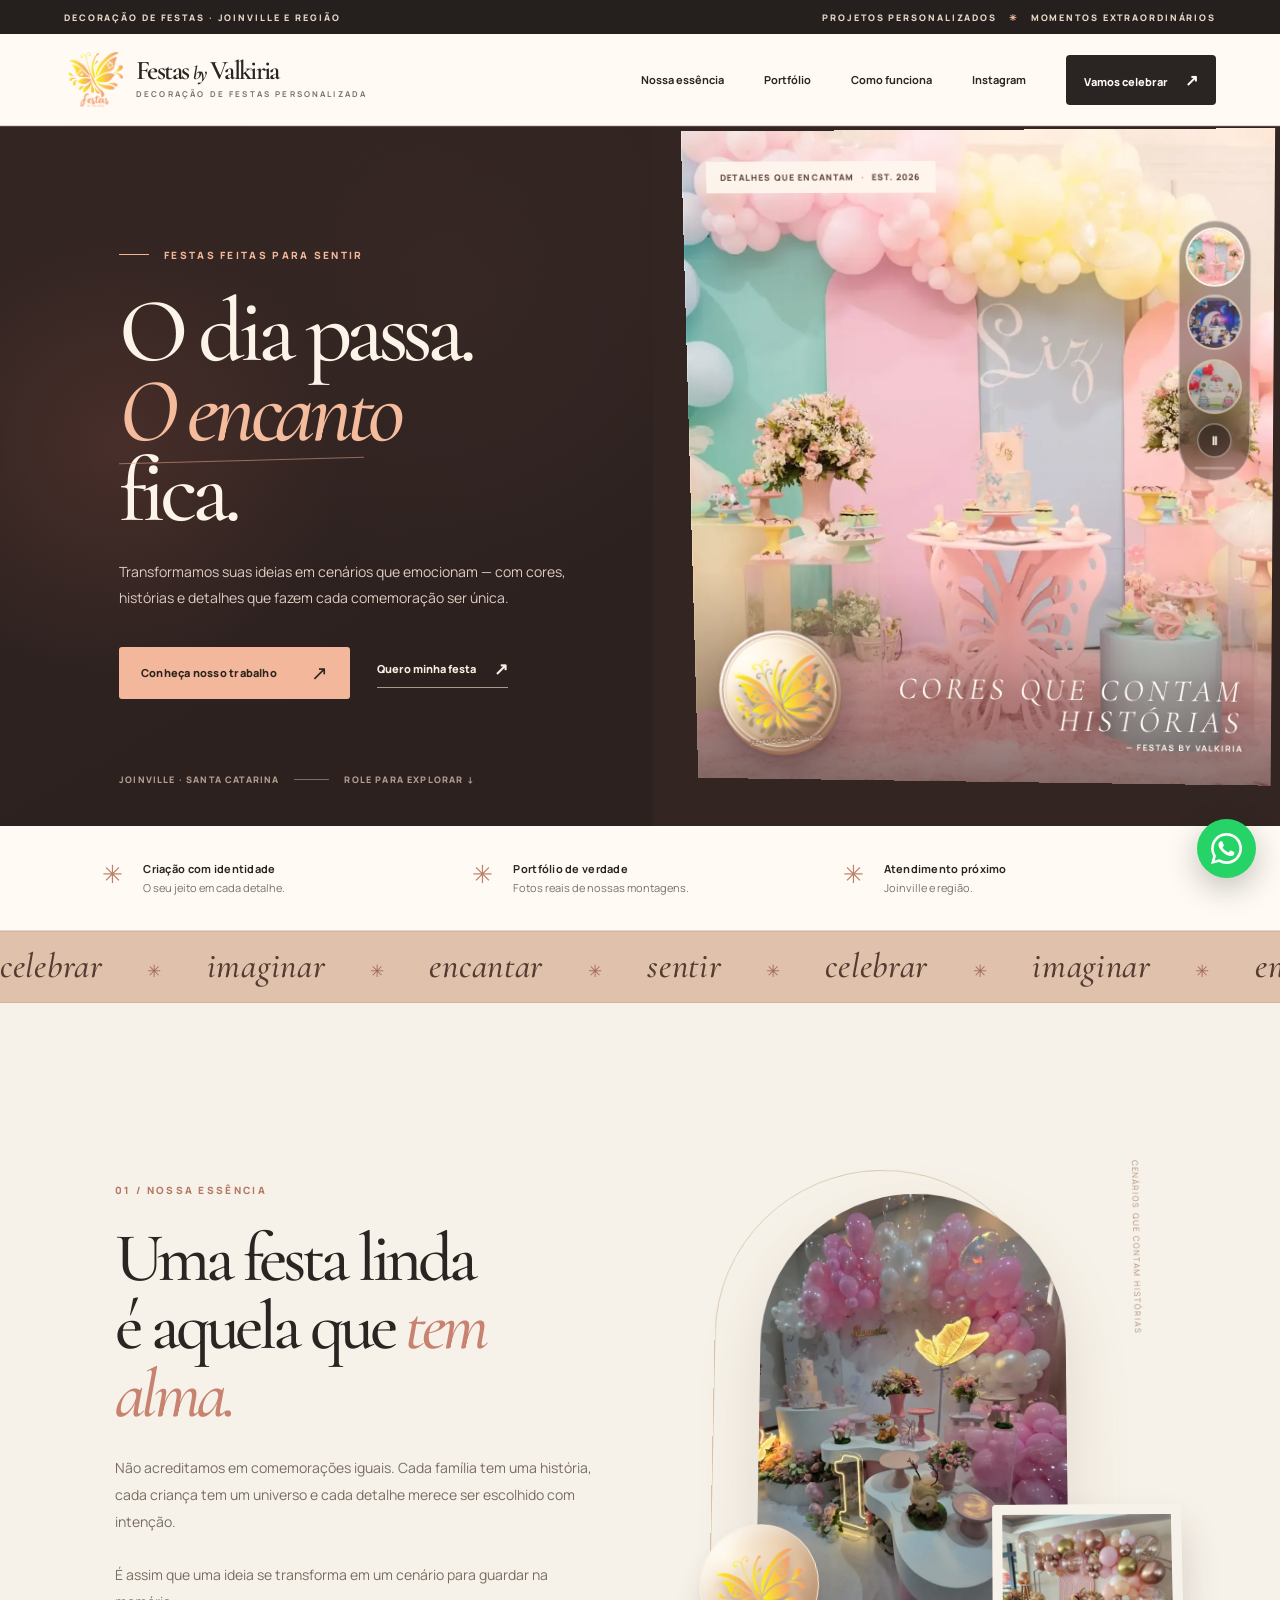
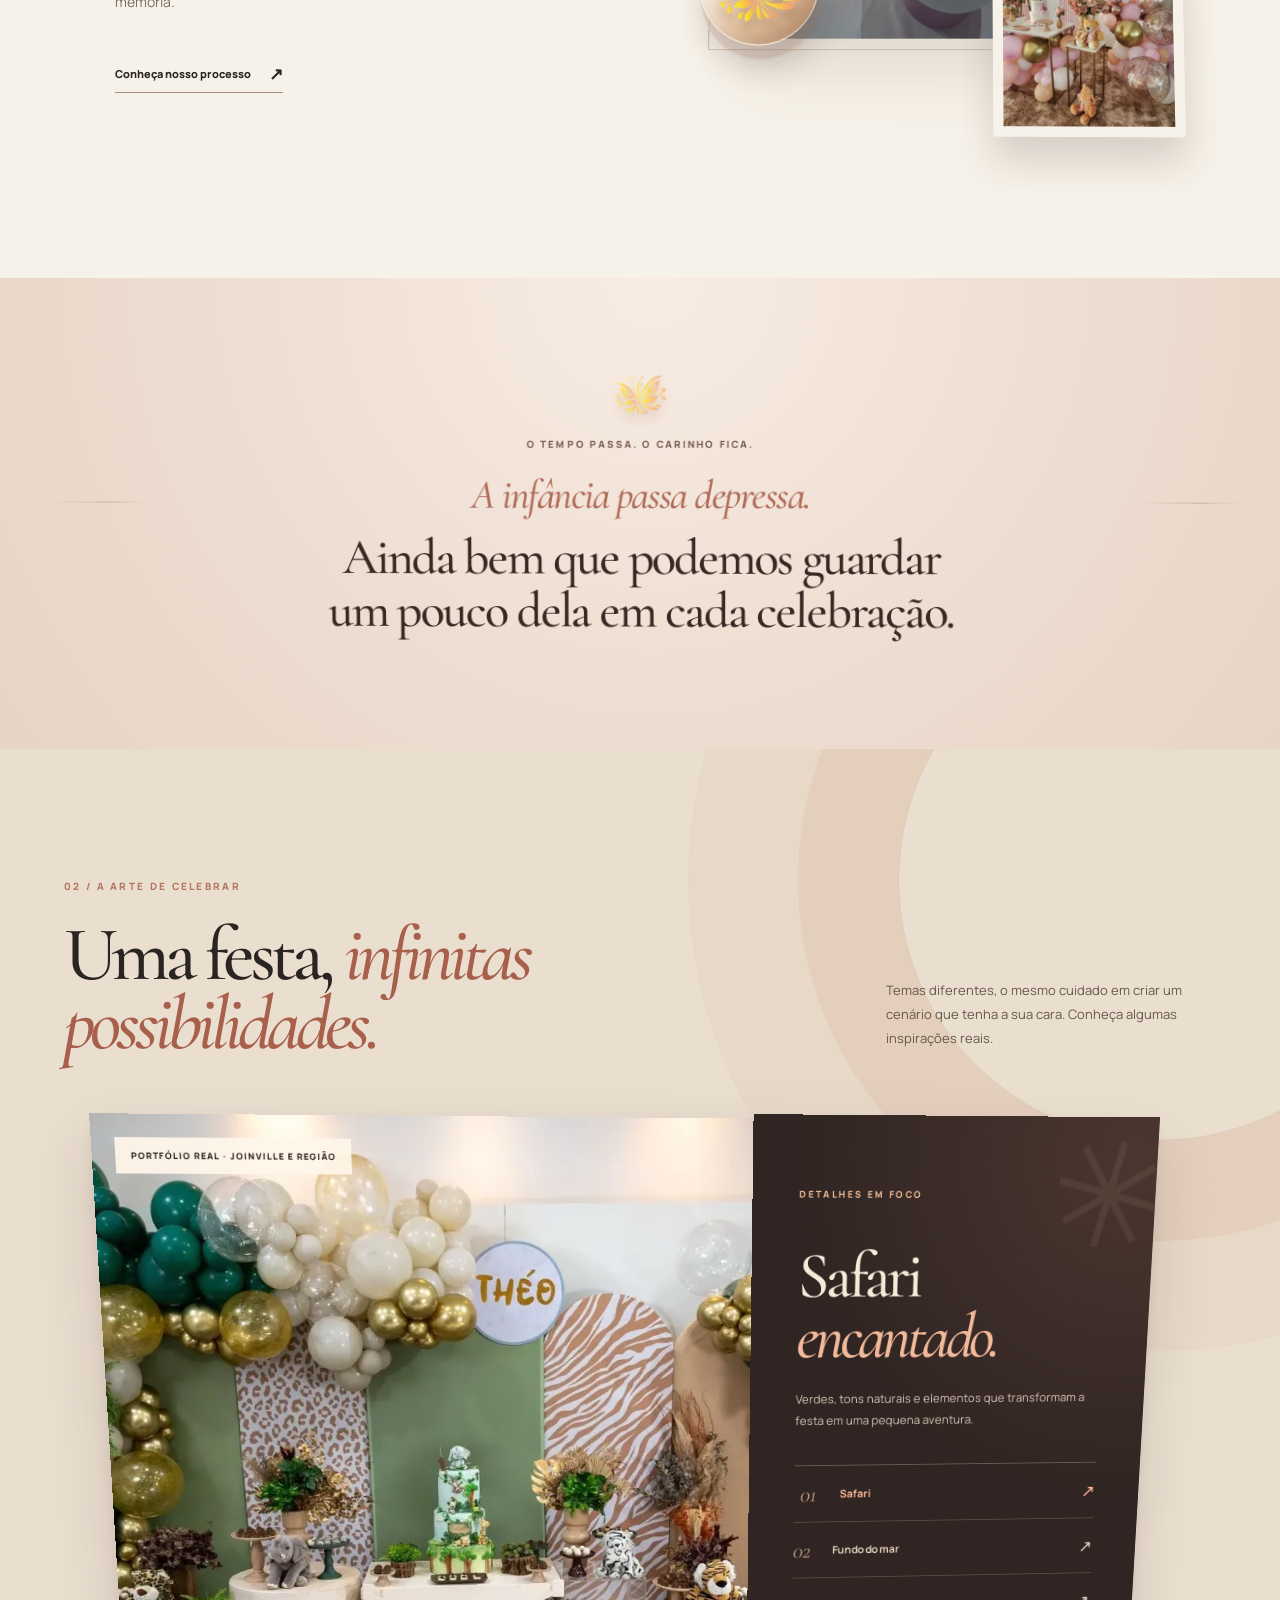
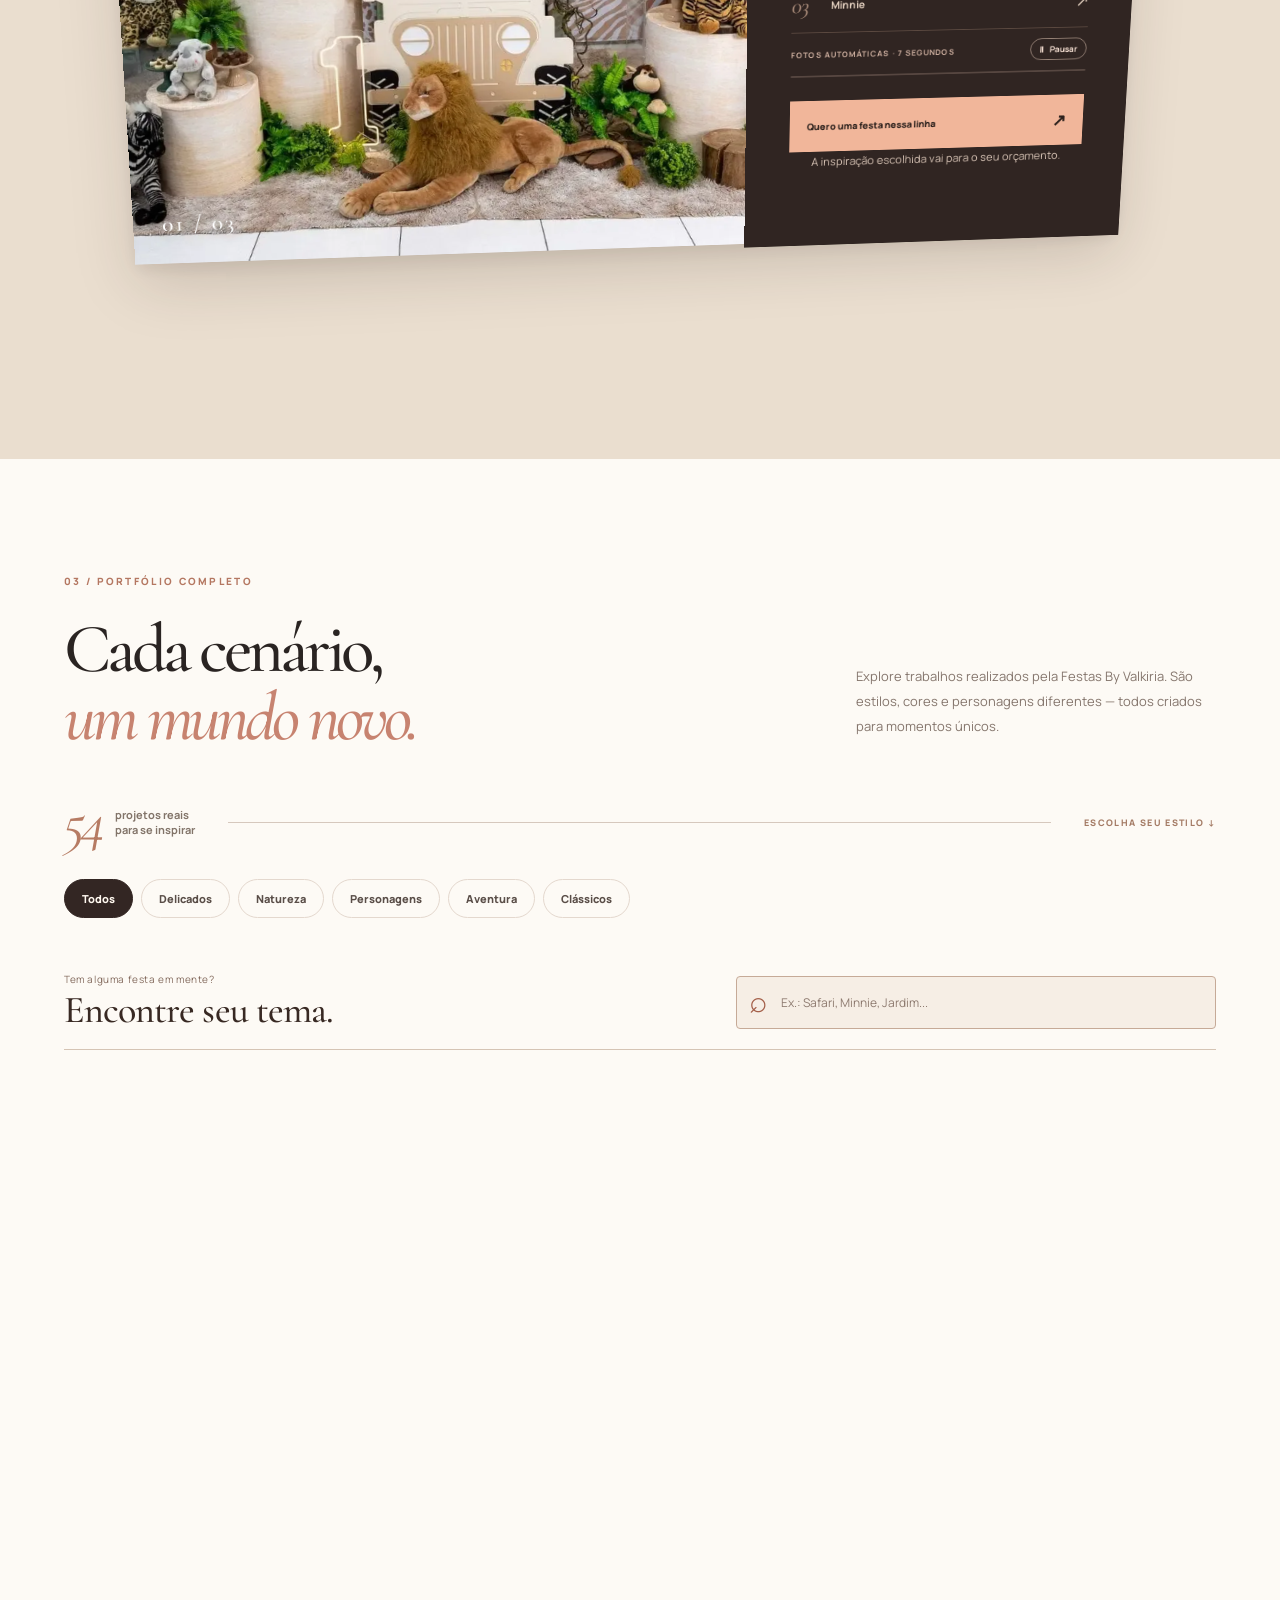
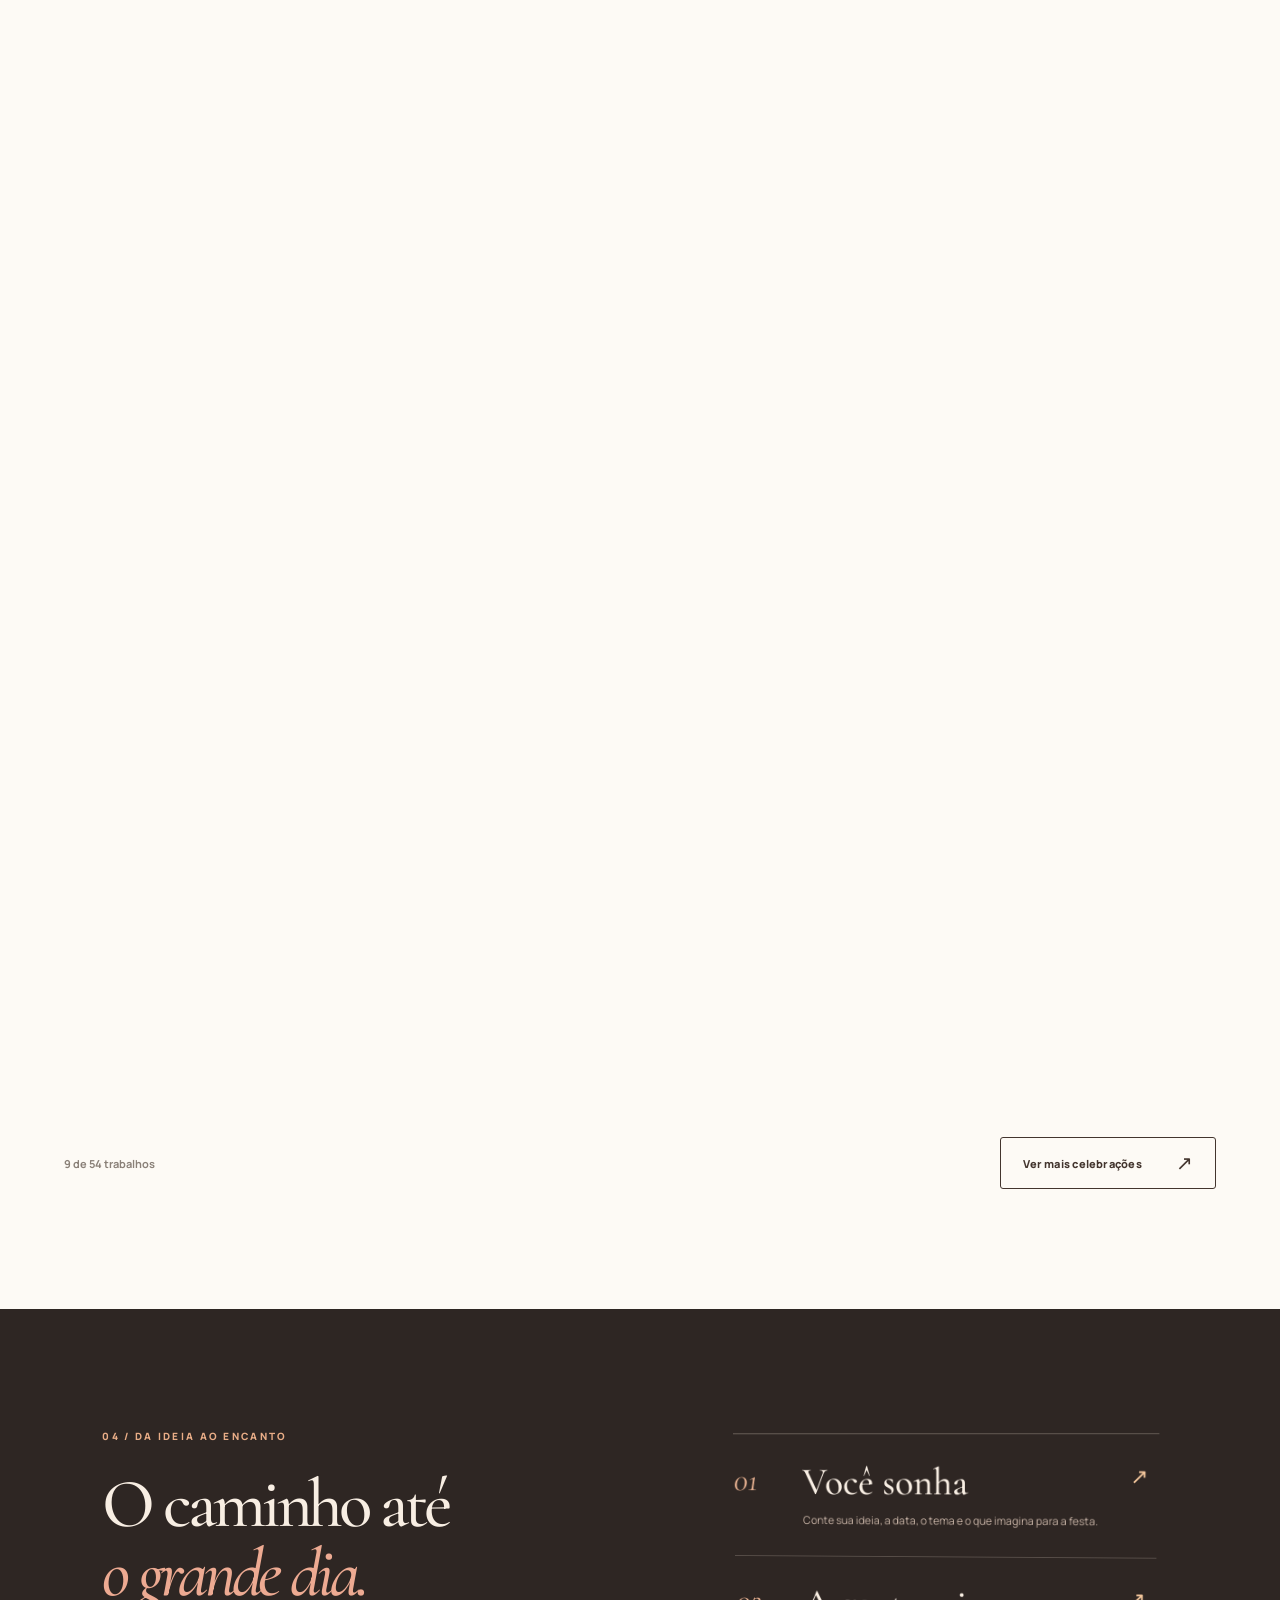
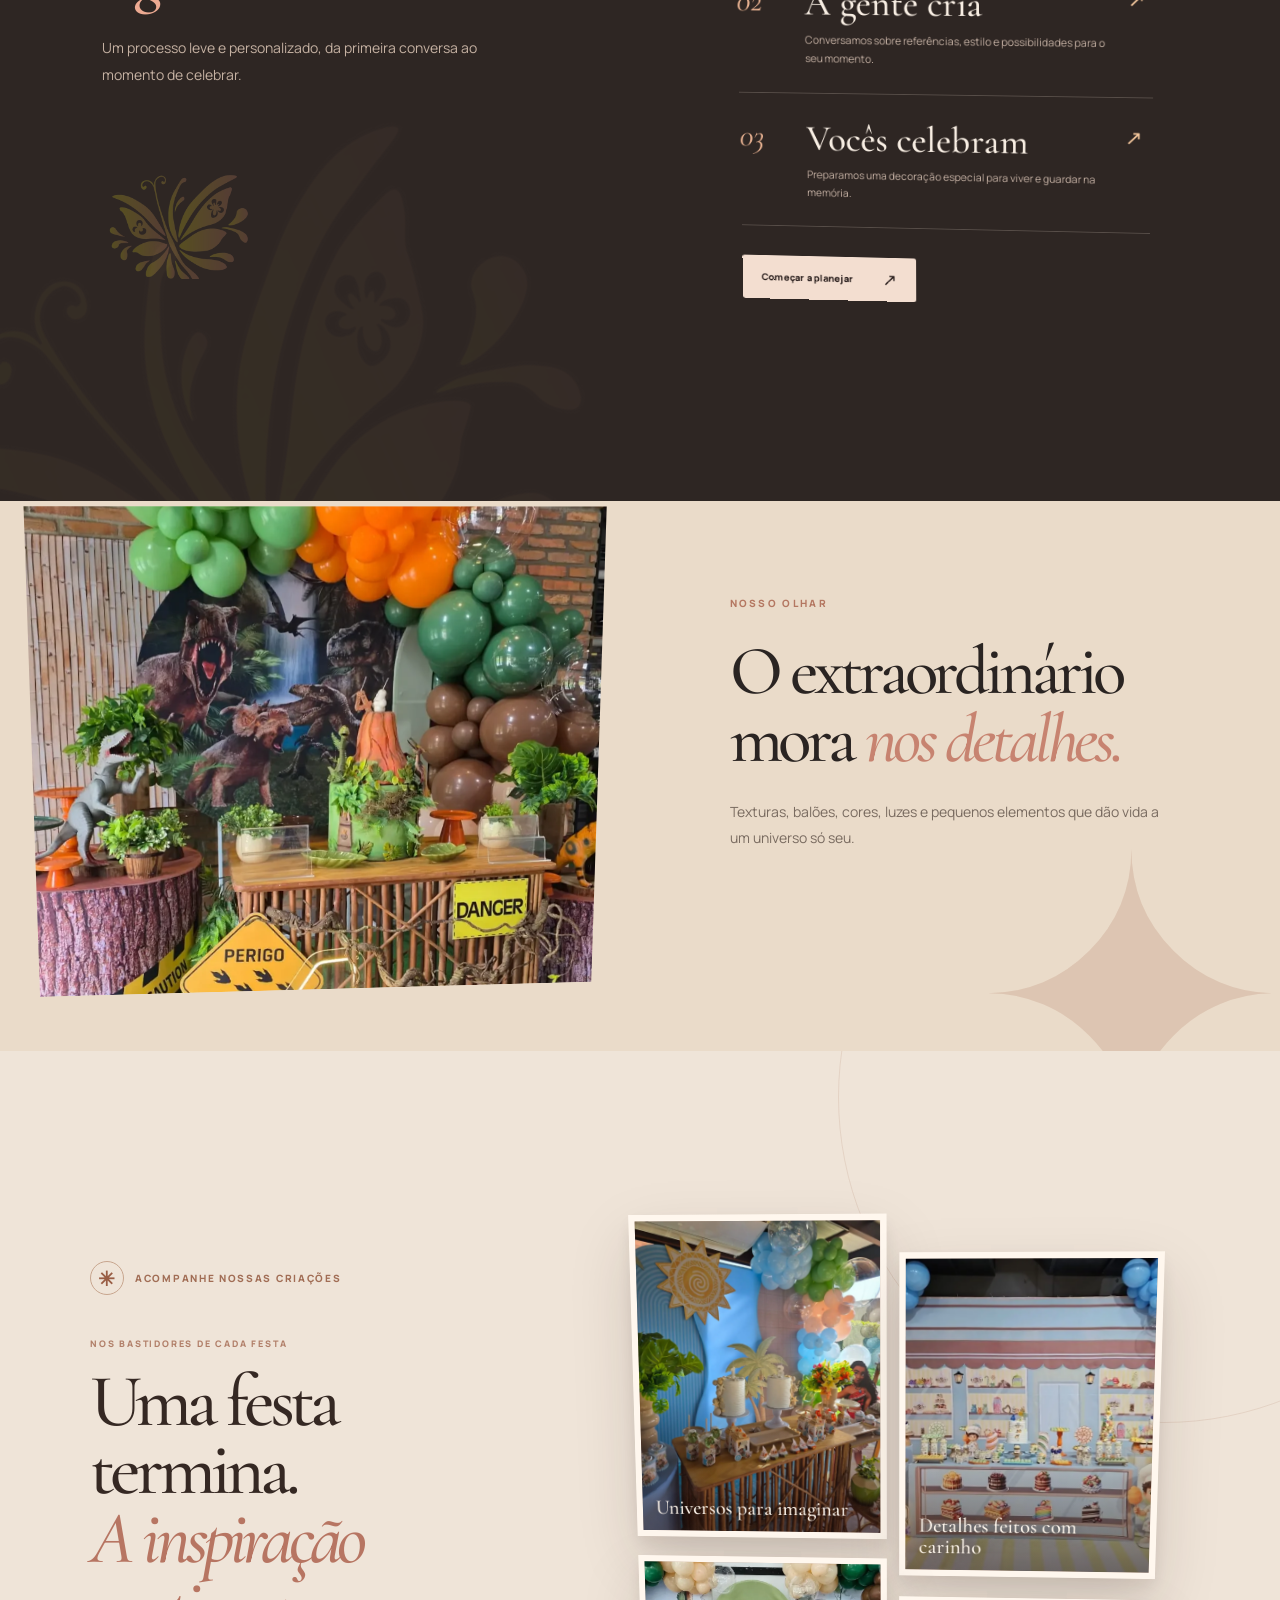
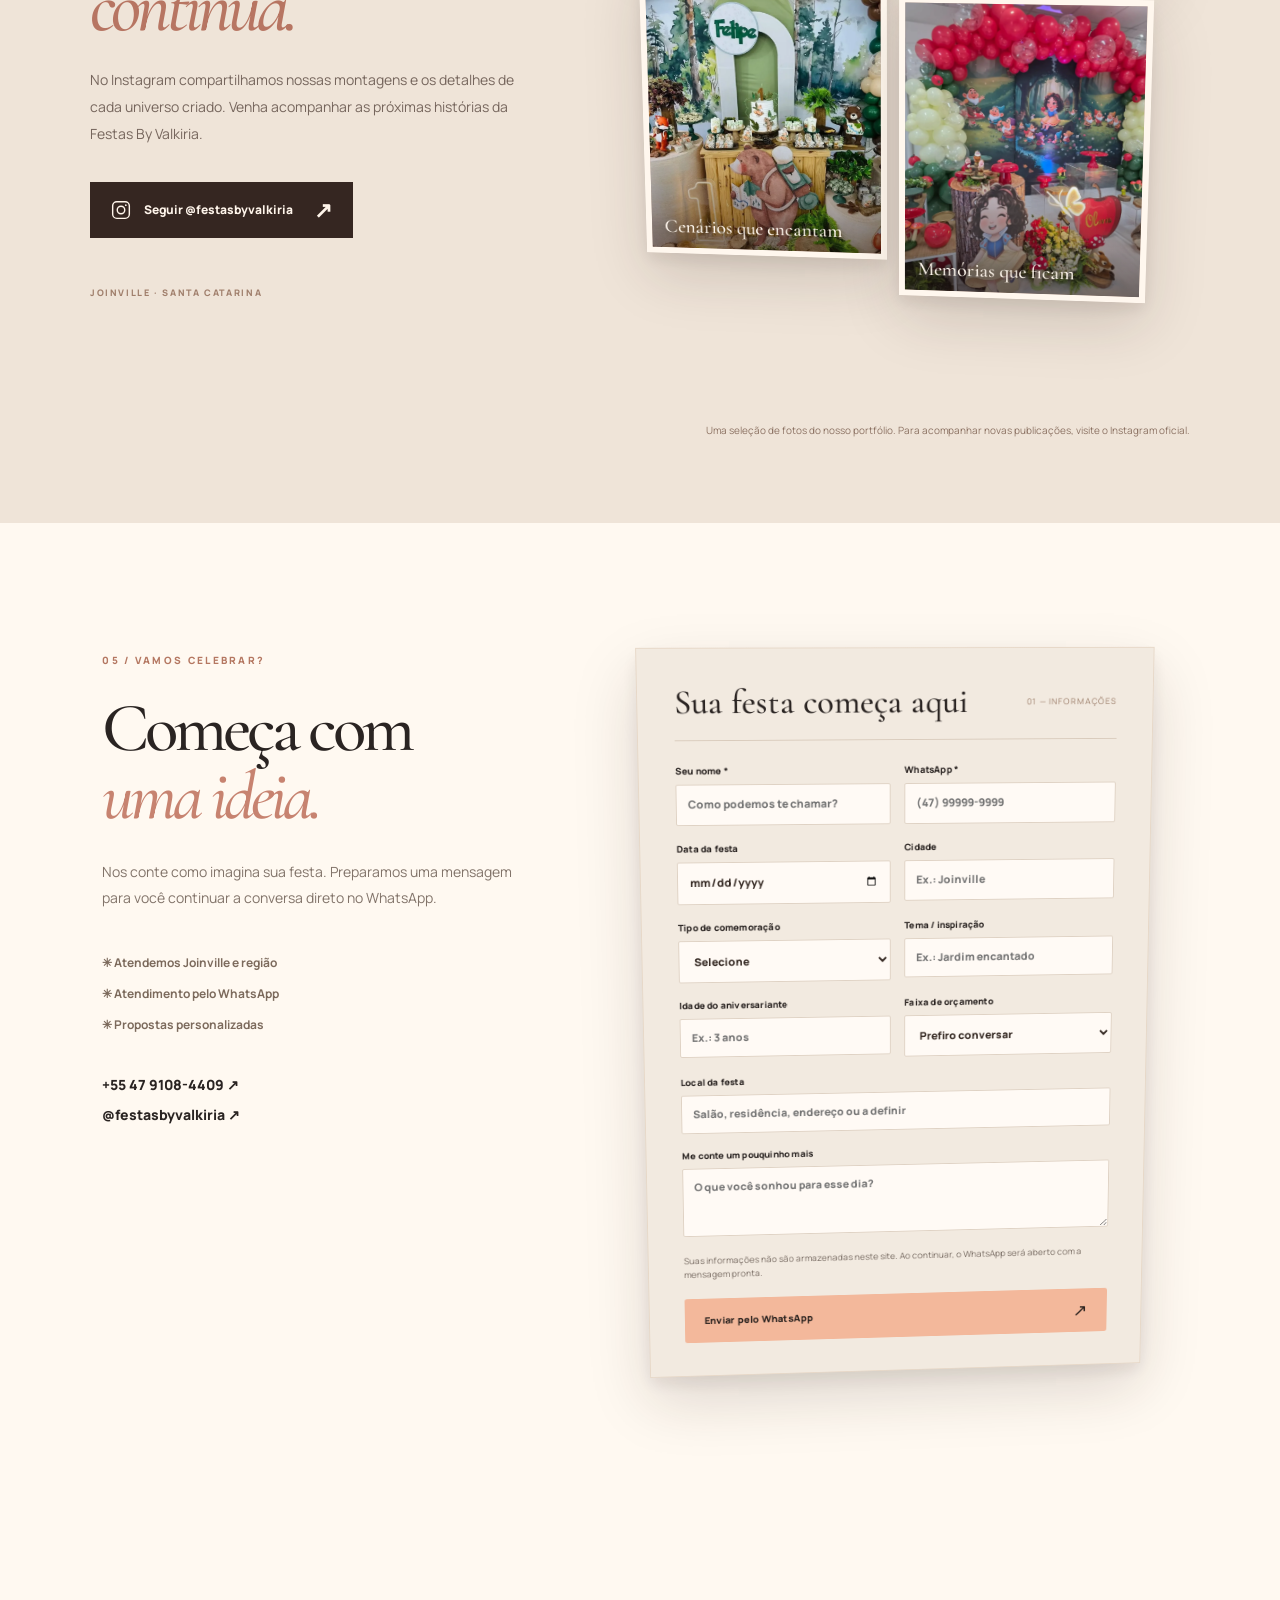
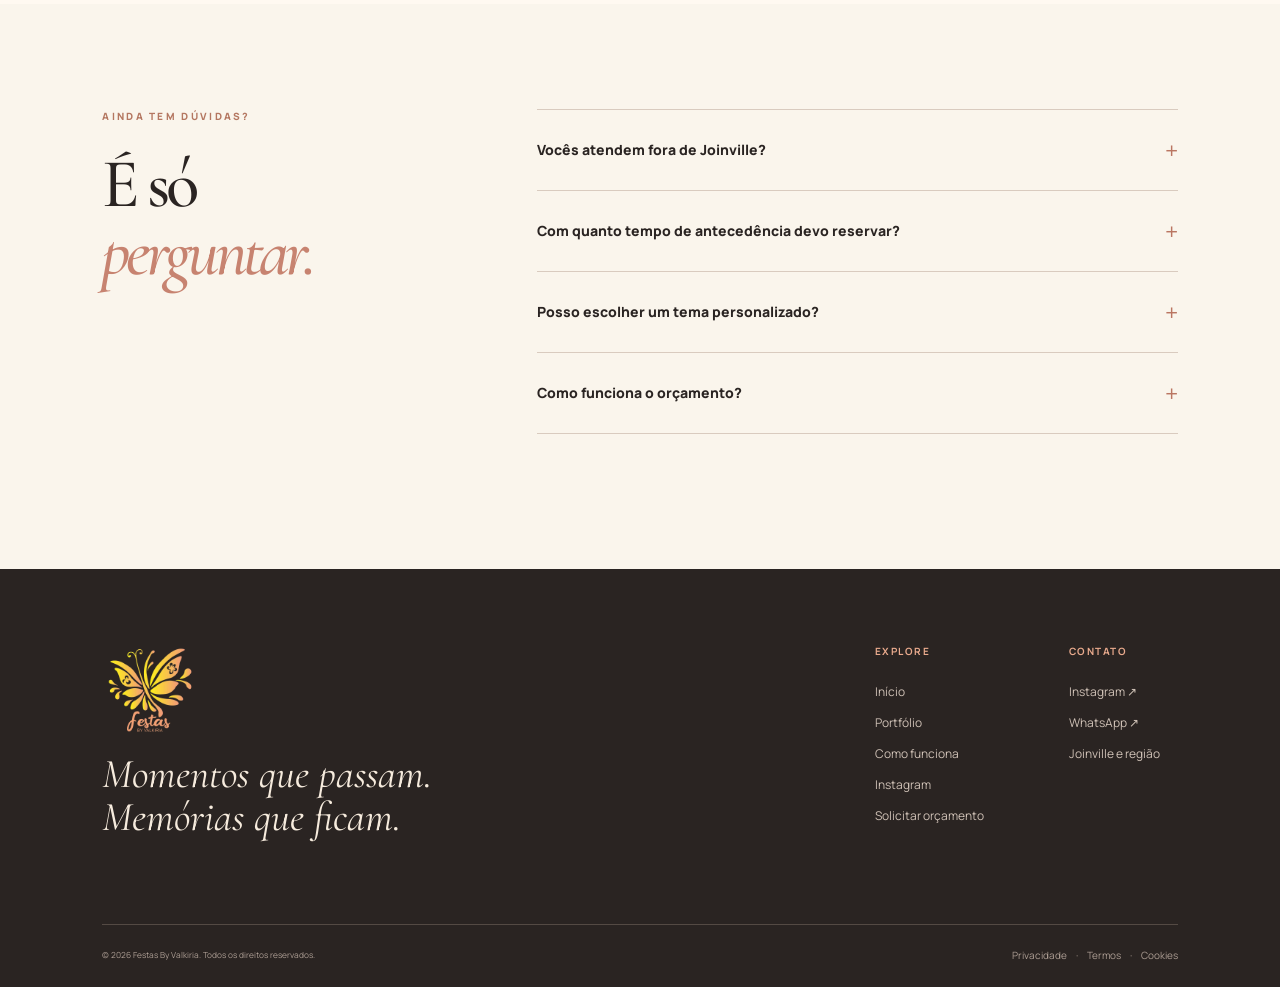
==== commit 7d4d0837: "Festas_By_Valkiria_V2_7_REPOSITORIO_LIMPO." ====
--- a/index.html
+++ b/index.html
@@ -1,202 +1,130 @@
 <!DOCTYPE html>
-
-<html lang="pt-BR">
-<head>
-<meta charset="utf-8"/><meta content="width=device-width, initial-scale=1, viewport-fit=cover" name="viewport"/>
-<meta content="#fffaf2" name="theme-color"/>
-<meta content="strict-origin-when-cross-origin" name="referrer"/>
-<meta content="Decoração de festas em Joinville e região. Projetos personalizados, portfólio real e orçamento pelo WhatsApp com a Festas By Valkiria." name="description"/>
-<meta content="index, follow, max-image-preview:large" name="robots"/>
-<link href="https://festasbyvalkiria.com/" rel="canonical"/>
-<meta content="website" property="og:type"/><meta content="https://festasbyvalkiria.com/" property="og:url"/><meta content="pt_BR" property="og:locale">
-<meta content="Festas By Valkiria" property="og:site_name"/><meta content="Festas By Valkiria | Decoração de Festas em Joinville" property="og:title"/>
-<meta content="A vida acontece nos detalhes. E, por isso, merece ser comemorada. Decoração de festas em Joinville e região." property="og:description"/>
-<meta content="https://festasbyvalkiria.com/assets/og-whatsapp-v2.jpg" property="og:image"/><meta content="image/jpeg" property="og:image:type"/><meta content="630" property="og:image:height"/><meta content="1200" property="og:image:width"/><meta content="summary_large_image" name="twitter:card"/>
-<meta content="Festas By Valkiria | Decoração de Festas em Joinville" name="twitter:title"/>
-<meta content="A vida acontece nos detalhes. E, por isso, merece ser comemorada." name="twitter:description"/>
-<meta content="https://festasbyvalkiria.com/assets/og-whatsapp-v2.jpg" name="twitter:image">
-<meta content="yes" name="apple-mobile-web-app-capable"/>
-<meta content="default" name="apple-mobile-web-app-status-bar-style"/>
-<link href="manifest.webmanifest" rel="manifest"/>
-<title>Decoração de Festas em Joinville | Festas By Valkiria</title>
-<link href="/favicon.ico" rel="icon" sizes="any"/>
-<link href="assets/favicon.png" rel="icon" type="image/png"/>
-<link as="image" fetchpriority="high" href="assets/portfolio/fundo-do-mar.webp" imagesizes="(max-width: 760px) 94vw, 32vw" imagesrcset="assets/responsive/portfolio/fundo-do-mar-480.webp 480w, assets/portfolio/fundo-do-mar.webp 900w" rel="preload"/>
-<link as="image" href="assets/logo.webp" rel="preload"/>
-<script type="application/ld+json">{"@context": "https://schema.org", "@type": "LocalBusiness", "name": "Festas By Valkiria", "description": "Decoração personalizada de festas infantis em Joinville e região.", "areaServed": ["Joinville", "Região de Joinville"], "telephone": "+55 47 9108-4409", "sameAs": ["https://www.instagram.com/festasbyvalkiria"], "url": "https://festasbyvalkiria.com/", "image": "https://festasbyvalkiria.com/assets/og-image.jpg"}</script>
-<script type="application/ld+json">{"@context": "https://schema.org", "@type": "FAQPage", "mainEntity": [{"@type": "Question", "name": "Vocês atendem fora de Joinville?", "acceptedAnswer": {"@type": "Answer", "text": "Atendemos Joinville e região conforme disponibilidade, distância e características do evento."}}, {"@type": "Question", "name": "Com quanto tempo de antecedência devo reservar?", "acceptedAnswer": {"@type": "Answer", "text": "Quanto antes melhor, principalmente para datas mais disputadas. A disponibilidade é confirmada individualmente."}}, {"@type": "Question", "name": "Vocês fazem temas personalizados?", "acceptedAnswer": {"@type": "Answer", "text": "Sim. A proposta é desenvolvida conforme a ideia da família, referências e estilo desejado."}}, {"@type": "Question", "name": "Como funciona o orçamento?", "acceptedAnswer": {"@type": "Answer", "text": "As informações básicas da festa são enviadas pelo formulário e o atendimento continua pelo WhatsApp."}}]}</script>
-<link href="styles.css" rel="stylesheet"/>
-</meta><link href="assets/apple-touch-icon.png" rel="apple-touch-icon"/><meta content="https://festasbyvalkiria.com/assets/og-whatsapp-v2.jpg" property="og:image:secure_url"/><meta content="Festas By Valkiria — decoração de festas em Joinville e região" property="og:image:alt"/></meta></head>
-<body>
-<a class="skip-link" href="#conteudo">Pular para o conteúdo</a>
-<header class="site-header"><div class="container nav-wrap">
-<a aria-label="Festas By Valkiria — início" class="brand" href="#topo"><img alt="Festas By Valkiria" height="512" src="assets/logo.webp" width="512"/></a>
-<button aria-controls="main-nav" aria-expanded="false" aria-label="Abrir menu" class="menu-toggle" type="button"><span></span><span></span><span></span></button>
-<nav aria-label="Navegação principal" class="main-nav" id="main-nav">
-<a href="#portfolio">Portfólio</a><a href="#processo">Como funciona</a><a href="#atendimento">Atendimento</a>
-<a href="https://www.instagram.com/festasbyvalkiria?igsi=ajJwemduaGFsZjU5" rel="noopener noreferrer" target="_blank">Instagram</a>
-<a class="nav-cta" href="#orcamento">Solicitar orçamento</a>
-</nav></div></header>
-<main id="conteudo">
-<section class="hero section" id="topo"><div class="container hero-grid">
-<div class="hero-copy"><p class="eyebrow">Decoração de festas • Joinville e região</p>
-<h1>A vida acontece nos detalhes. <span>E, por isso, merece ser comemorada.</span></h1>
-<p class="lead">Criamos cenários para celebrar histórias, momentos e memórias que ficam.</p>
-<div class="hero-actions"><a class="button primary" href="#orcamento">Quero planejar minha festa</a><a class="button secondary" href="#portfolio">Ver trabalhos reais</a></div>
-<div class="trust-row"><span>Projetos personalizados</span><span>Joinville e região</span><span>Orçamento pelo WhatsApp</span></div></div>
-<div class="hero-gallery">
-<button class="hero-photo hero-main js-lightbox" data-alt="Decoração Fundo do Mar da Festas By Valkiria" data-image="assets/portfolio/fundo-do-mar.webp" type="button"><img alt="Decoração Fundo do Mar da Festas By Valkiria" decoding="async" fetchpriority="high" height="1600" sizes="(max-width: 760px) 94vw, 32vw" src="assets/portfolio/fundo-do-mar.webp" srcset="assets/responsive/portfolio/fundo-do-mar-480.webp 480w, assets/portfolio/fundo-do-mar.webp 900w" width="900"/></button>
-<button class="hero-photo js-lightbox" data-alt="Decoração de festa tema Carros em Joinville e região pela Festas By Valkiria" data-image="cars-hero.webp" type="button"><img alt="Decoração de festa tema Carros em Joinville e região pela Festas By Valkiria" aria-label="Ver decoração de festa tema Carros" decoding="async" height="1600" loading="lazy" sizes="(max-width: 760px) 47vw, 20vw" src="cars-hero.webp" srcset="assets/responsive/cars-hero-480.webp 480w, assets/responsive/cars-hero-960.webp 960w, cars-hero.webp 1200w" title="Decoração tema Carros | Festas By Valkiria" width="1200"/></button>
-<button class="hero-photo js-lightbox" data-alt="Decoração de festa tema Bluey em Joinville e região pela Festas By Valkiria" data-image="bluey-hero.webp" type="button"><img alt="Decoração de festa tema Bluey em Joinville e região pela Festas By Valkiria" aria-label="Ver decoração de festa tema Bluey" decoding="async" height="1600" loading="lazy" sizes="(max-width: 760px) 47vw, 20vw" src="bluey-hero.webp" srcset="assets/responsive/bluey-hero-480.webp 480w, assets/responsive/bluey-hero-960.webp 960w, bluey-hero.webp 1200w" title="Decoração tema Bluey | Festas By Valkiria" width="1200"/></button>
-<div class="hero-badge"><strong>Do tema favorito</strong><span>ao projeto dos sonhos</span></div>
-</div></div></section>
-<section class="section white" id="portfolio"><div class="container">
-<div class="section-heading"><div><p class="eyebrow">Algumas festas que já ganharam vida</p><h2>Cada festa, uma nova história.</h2>
-<p>Projetos realizados pela Festas By Valkiria, mostrando diferentes estilos, cores e universos.</p></div>
-<p class="section-note">Não limitamos o trabalho a uma lista fixa de temas. Cada projeto é desenvolvido conforme a ideia da família.</p></div>
-<div aria-label="Mensagem Festas By Valkiria" class="emotional-quote">
-<span aria-hidden="true">“</span>
-<p>Festa é transformar um dia especial em uma memória eterna.</p>
+<html lang="pt-BR"><head>
+<meta charset="utf-8"/><meta content="width=device-width,initial-scale=1,viewport-fit=cover" name="viewport"/>
+<meta name="robots" content="index, follow, max-image-preview:large"/>
+<title>Festas By Valkiria | Decoração de Festas em Joinville e Região</title>
+<meta content="Decoração de festas em Joinville e região. Cenários personalizados e portfólio real para comemorações inesquecíveis. Peça seu orçamento pelo WhatsApp." name="description"/>
+<link href="favicon.ico" rel="icon"/>
+<link rel="canonical" href="https://festasbyvalkiria.com/"/>
+<meta property="og:type" content="website"/>
+<meta property="og:locale" content="pt_BR"/>
+<meta property="og:site_name" content="Festas By Valkiria"/>
+<meta property="og:title" content="Festas By Valkiria | Celebrações que ficam na memória"/>
+<meta property="og:description" content="Decoração personalizada de festas em Joinville e região. Inspire-se com nossos trabalhos reais."/>
+<meta property="og:url" content="https://festasbyvalkiria.com/"/>
+<meta property="og:image" content="https://festasbyvalkiria.com/assets/og-whatsapp-v2.jpg"/>
+<meta name="twitter:card" content="summary_large_image"/><link href="https://fonts.googleapis.com" rel="preconnect"/><link crossorigin="" href="https://fonts.gstatic.com" rel="preconnect"/>
+<link href="https://fonts.googleapis.com/css2?family=Cormorant+Garamond:ital,wght@0,400;0,500;0,600;1,400;1,500;1,600&amp;family=Manrope:wght@400;500;600;700;800&amp;display=swap" rel="stylesheet"/>
+<link href="v2-atelier.css" rel="stylesheet"/><script defer="" src="v2-atelier.js"></script></head>
+<body><div aria-hidden="true" class="reading-progress" id="reading-progress"></div><a class="skip-link" href="#conteudo">Pular para o conteúdo</a>
+<div class="topline"><span>DECORAÇÃO DE FESTAS · JOINVILLE E REGIÃO</span><span>PROJETOS PERSONALIZADOS <span aria-hidden="true">✳</span> MOMENTOS EXTRAORDINÁRIOS</span></div>
+<header class="header" id="header"><a aria-label="Festas By Valkiria — início" class="brand" href="#inicio"><img alt="" src="assets/logo.webp"/><span>Festas <em>by</em> Valkiria<small>DECORAÇÃO DE FESTAS PERSONALIZADA</small></span></a>
+<button aria-controls="nav-items" aria-expanded="false" aria-label="Abrir menu" class="menu-button" type="button"><span></span><span></span></button>
+<nav aria-label="Navegação principal" class="nav-items" id="nav-items"><a href="#essencia">Nossa essência</a><a href="#portfolio">Portfólio</a><a href="#como-funciona">Como funciona</a><a href="#instagram">Instagram</a><a class="header-cta" href="#orcamento">Vamos celebrar <span aria-hidden="true">↗</span></a></nav></header>
+<main id="conteudo"><section aria-labelledby="h1" class="hero" id="inicio"><div class="hero-copy">
+<div class="eyebrow"><span class="little-line"></span> FESTAS FEITAS PARA SENTIR</div>
+<h1 id="h1">O dia passa.<br/><em>O encanto</em><br/>fica.</h1>
+<p class="hero-description">Transformamos suas ideias em cenários que emocionam — com cores, histórias e detalhes que fazem cada comemoração ser única.</p>
+<div class="hero-actions"><a class="cta cta-coral" href="#portfolio">Conheça nosso trabalho <span>↗</span></a><a class="text-link" href="#orcamento">Quero minha festa <span>↗</span></a></div>
+<div class="hero-end"><span>JOINVILLE · SANTA CATARINA</span><span class="hero-line"></span><span>ROLE PARA EXPLORAR ↓</span></div></div>
+<div class="hero-photo-wrap" data-v26-scene="hero" id="hero-photo-wrap"><img alt="Decoração de festa em cores pastel, com balões e cenário personalizado" class="hero-photo" fetchpriority="high" height="1200" src="assets/portfolio/cores-pastel.webp" width="1600"/><div class="hero-photo-overlay"></div><div aria-hidden="true" class="ribbon">DETALHES QUE ENCANTAM <span>·</span> EST. 2026</div><div aria-label="Borboleta dourada da Festas By Valkiria com efeito tridimensional" class="hero-stamp hero-sculpture" role="img">
+<div aria-hidden="true" class="hero-sculpture__disc">
+<span class="hero-sculpture__rim"></span>
+<span class="hero-sculpture__ambient"></span>
+<span class="hero-sculpture__glint"></span>
+<img alt="" class="hero-sculpture__layer hero-sculpture__layer--depth" decoding="async" height="360" src="assets/borboleta-simbolo.png" width="488"/>
+<img alt="" class="hero-sculpture__layer hero-sculpture__layer--light" decoding="async" height="360" src="assets/borboleta-simbolo.png" width="488"/>
+<img alt="" class="hero-sculpture__layer hero-sculpture__layer--front" decoding="async" height="360" src="assets/borboleta-simbolo.png" width="488"/>
 </div>
-<div aria-label="Filtrar portfólio" class="portfolio-filters"><button aria-pressed="true" class="filter-btn active" data-filter="all" type="button">Todos</button><button aria-pressed="false" class="filter-btn" data-filter="personagens" type="button">Personagens</button><button aria-pressed="false" class="filter-btn" data-filter="aventura" type="button">Aventura</button><button aria-pressed="false" class="filter-btn" data-filter="natureza" type="button">Natureza</button><button aria-pressed="false" class="filter-btn" data-filter="delicados" type="button">Delicados</button><button aria-pressed="false" class="filter-btn" data-filter="classicos" type="button">Clássicos</button></div><p aria-live="polite" class="sr-only" id="portfolio-status">54 trabalhos disponíveis.</p>
-<div class="portfolio-grid"><button class="work-card wide js-lightbox" data-alt="Decoração tema Safari da Festas By Valkiria" data-category="natureza aventura" data-image="assets/portfolio/safari.webp" type="button"><img alt="Decoração de festa Safari em Joinville e região" decoding="async" height="1066" loading="lazy" sizes="(max-width: 600px) 94vw, (max-width: 900px) 47vw, 31vw" src="assets/portfolio/safari.webp" srcset="assets/responsive/portfolio/safari-480.webp 480w, assets/responsive/portfolio/safari-960.webp 960w, assets/portfolio/safari.webp 1600w" width="1600"/><span><b>Safari</b><small>Ver projeto</small></span></button><button class="work-card wide js-lightbox" data-alt="Decoração tema Cores pastel da Festas By Valkiria" data-category="delicados" data-image="assets/portfolio/cores-pastel.webp" type="button"><img alt="Decoração de festa Cores pastel em Joinville e região" decoding="async" height="1066" loading="lazy" sizes="(max-width: 600px) 94vw, (max-width: 900px) 47vw, 31vw" src="assets/portfolio/cores-pastel.webp" srcset="assets/responsive/portfolio/cores-pastel-480.webp 480w, assets/responsive/portfolio/cores-pastel-960.webp 960w, assets/portfolio/cores-pastel.webp 1600w" width="1600"/><span><b>Cores pastel</b><small>Ver projeto</small></span></button><button class="work-card wide js-lightbox" data-alt="Decoração tema Astronauta da Festas By Valkiria" data-category="aventura" data-image="assets/portfolio/astronauta.webp" type="button"><img alt="Decoração de festa Astronauta em Joinville e região" decoding="async" height="1045" loading="lazy" sizes="(max-width: 600px) 94vw, (max-width: 900px) 47vw, 31vw" src="assets/portfolio/astronauta.webp" srcset="assets/responsive/portfolio/astronauta-480.webp 480w, assets/responsive/portfolio/astronauta-960.webp 960w, assets/portfolio/astronauta.webp 1800w" width="1800"/><span><b>Astronauta</b><small>Ver projeto</small></span></button><button class="work-card wide js-lightbox" data-alt="Decoração tema Harry Potter da Festas By Valkiria" data-category="personagens aventura" data-image="assets/portfolio/harry-potter.webp" type="button"><img alt="Decoração de festa Harry Potter em Joinville e região" decoding="async" height="1382" loading="lazy" sizes="(max-width: 600px) 94vw, (max-width: 900px) 47vw, 31vw" src="assets/portfolio/harry-potter.webp" srcset="assets/responsive/portfolio/harry-potter-480.webp 480w, assets/responsive/portfolio/harry-potter-960.webp 960w, assets/portfolio/harry-potter.webp 1800w" width="1800"/><span><b>Harry Potter</b><small>Ver projeto</small></span></button><button class="work-card js-lightbox" data-alt="Decoração tema Jardim encantado da Festas By Valkiria" data-category="delicados natureza" data-image="assets/portfolio/jardim-encantado.webp" type="button"><img alt="Decoração de festa Jardim encantado em Joinville e região" decoding="async" height="1176" loading="lazy" sizes="(max-width: 600px) 94vw, (max-width: 900px) 47vw, 31vw" src="assets/portfolio/jardim-encantado.webp" srcset="assets/responsive/portfolio/jardim-encantado-480.webp 480w, assets/responsive/portfolio/jardim-encantado-960.webp 960w, assets/portfolio/jardim-encantado.webp 1600w" width="1600"/><span><b>Jardim encantado</b><small>Ver projeto</small></span></button><button class="work-card wide js-lightbox" data-alt="Decoração tema Fazendinha da Festas By Valkiria" data-category="natureza" data-image="assets/portfolio/fazendinha.webp" type="button"><img alt="Decoração de festa Fazendinha em Joinville e região" decoding="async" height="1064" loading="lazy" sizes="(max-width: 600px) 94vw, (max-width: 900px) 47vw, 31vw" src="assets/portfolio/fazendinha.webp" srcset="assets/responsive/portfolio/fazendinha-480.webp 480w, assets/responsive/portfolio/fazendinha-960.webp 960w, assets/portfolio/fazendinha.webp 1600w" width="1600"/><span><b>Fazendinha</b><small>Ver projeto</small></span></button><button class="work-card wide js-lightbox" data-alt="Decoração tema Basquete da Festas By Valkiria" data-category="aventura" data-image="assets/portfolio/basquete.webp" type="button"><img alt="Decoração de festa Basquete em Joinville e região" decoding="async" height="621" loading="lazy" sizes="(max-width: 600px) 94vw, (max-width: 900px) 47vw, 31vw" src="assets/portfolio/basquete.webp" srcset="assets/responsive/portfolio/basquete-480.webp 480w, assets/portfolio/basquete.webp 720w" width="720"/><span><b>Basquete</b><small>Ver projeto</small></span></button><button class="work-card tall js-lightbox" data-alt="Decoração tema Moana da Festas By Valkiria" data-category="personagens aventura natureza" data-image="assets/portfolio/moana.webp" type="button"><img alt="Decoração de festa Moana em Joinville e região" decoding="async" height="1600" loading="lazy" sizes="(max-width: 600px) 94vw, (max-width: 900px) 47vw, 31vw" src="assets/portfolio/moana.webp" srcset="assets/responsive/portfolio/moana-480.webp 480w, assets/responsive/portfolio/moana-960.webp 960w, assets/portfolio/moana.webp 1200w" width="1200"/><span><b>Moana</b><small>Ver projeto</small></span></button><button class="work-card wide js-lightbox" data-alt="Decoração tema Dinossauros da Festas By Valkiria" data-category="aventura natureza" data-image="assets/portfolio/dinossauros.webp" type="button"><img alt="Decoração de festa Dinossauros em Joinville e região" decoding="async" height="1600" loading="lazy" sizes="(max-width: 600px) 94vw, (max-width: 900px) 47vw, 31vw" src="assets/portfolio/dinossauros.webp" srcset="assets/responsive/portfolio/dinossauros-480.webp 480w, assets/responsive/portfolio/dinossauros-960.webp 960w, assets/portfolio/dinossauros.webp 1200w" width="1200"/><span><b>Dinossauros</b><small>Ver projeto</small></span></button><button class="work-card tall js-lightbox" data-alt="Decoração tema Mickey da Festas By Valkiria" data-category="personagens classicos" data-image="assets/portfolio/mickey.webp" type="button"><img alt="Decoração de festa Mickey em Joinville e região" decoding="async" height="1800" loading="lazy" sizes="(max-width: 600px) 94vw, (max-width: 900px) 47vw, 31vw" src="assets/portfolio/mickey.webp" srcset="assets/responsive/portfolio/mickey-480.webp 480w, assets/portfolio/mickey.webp 810w" width="810"/><span><b>Mickey</b><small>Ver projeto</small></span></button><button class="work-card wide js-lightbox" data-alt="Decoração tema Confeitaria da Festas By Valkiria" data-category="delicados" data-image="assets/portfolio/confeitaria.webp" type="button"><img alt="Decoração de festa Confeitaria em Joinville e região" decoding="async" height="874" loading="lazy" sizes="(max-width: 600px) 94vw, (max-width: 900px) 47vw, 31vw" src="assets/portfolio/confeitaria.webp" srcset="assets/responsive/portfolio/confeitaria-480.webp 480w, assets/responsive/portfolio/confeitaria-960.webp 960w, assets/portfolio/confeitaria.webp 1475w" width="1475"/><span><b>Confeitaria</b><small>Ver projeto</small></span></button><button class="work-card js-lightbox" data-alt="Decoração tema Baby Yoda da Festas By Valkiria" data-category="personagens aventura" data-image="assets/portfolio/baby-yoda.webp" type="button"><img alt="Decoração de festa Baby Yoda em Joinville e região" decoding="async" height="967" loading="lazy" sizes="(max-width: 600px) 94vw, (max-width: 900px) 47vw, 31vw" src="assets/portfolio/baby-yoda.webp" srcset="assets/responsive/portfolio/baby-yoda-480.webp 480w, assets/responsive/portfolio/baby-yoda-960.webp 960w, assets/portfolio/baby-yoda.webp 1509w" width="1509"/><span><b>Baby Yoda</b><small>Ver projeto</small></span></button><button class="work-card tall js-lightbox" data-alt="Decoração tema Fundo do mar da Festas By Valkiria" data-category="aventura natureza" data-image="assets/portfolio/fundo-do-mar.webp" type="button"><img alt="Decoração de festa Fundo do mar em Joinville e região" decoding="async" height="1600" loading="lazy" sizes="(max-width: 600px) 94vw, (max-width: 900px) 47vw, 31vw" src="assets/portfolio/fundo-do-mar.webp" srcset="assets/responsive/portfolio/fundo-do-mar-480.webp 480w, assets/portfolio/fundo-do-mar.webp 900w" width="900"/><span><b>Fundo do mar</b><small>Ver projeto</small></span></button><button class="work-card wide js-lightbox" data-alt="Decoração tema Toy Story da Festas By Valkiria" data-category="personagens classicos" data-image="assets/portfolio/toy-story.webp" type="button"><img alt="Decoração de festa Toy Story em Joinville e região" decoding="async" height="1222" loading="lazy" sizes="(max-width: 600px) 94vw, (max-width: 900px) 47vw, 31vw" src="assets/portfolio/toy-story.webp" srcset="assets/responsive/portfolio/toy-story-480.webp 480w, assets/responsive/portfolio/toy-story-960.webp 960w, assets/portfolio/toy-story.webp 1200w" width="1200"/><span><b>Toy Story</b><small>Ver projeto</small></span></button><button class="work-card js-lightbox" data-alt="Decoração tema A Bela e a Fera da Festas By Valkiria" data-category="personagens delicados classicos" data-image="assets/portfolio/a-bela-e-a-fera.webp" type="button"><img alt="Decoração de festa A Bela e a Fera em Joinville e região" decoding="async" height="1366" loading="lazy" sizes="(max-width: 600px) 94vw, (max-width: 900px) 47vw, 31vw" src="assets/portfolio/a-bela-e-a-fera.webp" srcset="assets/responsive/portfolio/a-bela-e-a-fera-480.webp 480w, assets/portfolio/a-bela-e-a-fera.webp 900w" width="900"/><span><b>A Bela e a Fera</b><small>Ver projeto</small></span></button><button class="work-card js-lightbox" data-alt="Decoração tema Vaquinha da Festas By Valkiria" data-category="natureza delicados" data-image="assets/portfolio/vaquinha.webp" type="button"><img alt="Decoração de festa Vaquinha em Joinville e região" decoding="async" height="1190" loading="lazy" sizes="(max-width: 600px) 94vw, (max-width: 900px) 47vw, 31vw" src="assets/portfolio/vaquinha.webp" srcset="assets/responsive/portfolio/vaquinha-480.webp 480w, assets/responsive/portfolio/vaquinha-960.webp 960w, assets/portfolio/vaquinha.webp 1600w" width="1600"/><span><b>Vaquinha</b><small>Ver projeto</small></span></button><button class="work-card js-lightbox" data-alt="Decoração tema Bumblebee da Festas By Valkiria" data-category="personagens aventura" data-image="assets/portfolio/bumblebee.webp" type="button"><img alt="Decoração de festa Bumblebee em Joinville e região" decoding="async" height="1499" loading="lazy" sizes="(max-width: 600px) 94vw, (max-width: 900px) 47vw, 31vw" src="assets/portfolio/bumblebee.webp" srcset="assets/responsive/portfolio/bumblebee-480.webp 480w, assets/responsive/portfolio/bumblebee-960.webp 960w, assets/portfolio/bumblebee.webp 1526w" width="1526"/><span><b>Bumblebee</b><small>Ver projeto</small></span></button><button class="work-card js-lightbox" data-alt="Decoração tema Branca de Neve da Festas By Valkiria" data-category="personagens delicados classicos" data-image="assets/portfolio/branca-de-neve.webp" type="button"><img alt="Decoração de festa Branca de Neve em Joinville e região" decoding="async" height="1600" loading="lazy" sizes="(max-width: 600px) 94vw, (max-width: 900px) 47vw, 31vw" src="assets/portfolio/branca-de-neve.webp" srcset="assets/responsive/portfolio/branca-de-neve-480.webp 480w, assets/responsive/portfolio/branca-de-neve-960.webp 960w, assets/portfolio/branca-de-neve.webp 1200w" width="1200"/><span><b>Branca de Neve</b><small>Ver projeto</small></span></button><button class="work-card wide js-lightbox" data-alt="Decoração tema Arca de Noé da Festas By Valkiria" data-category="natureza classicos" data-image="assets/portfolio/arca-de-noe.webp" type="button"><img alt="Decoração de festa Arca de Noé em Joinville e região" decoding="async" height="1600" loading="lazy" sizes="(max-width: 600px) 94vw, (max-width: 900px) 47vw, 31vw" src="assets/portfolio/arca-de-noe.webp" srcset="assets/responsive/portfolio/arca-de-noe-480.webp 480w, assets/responsive/portfolio/arca-de-noe-960.webp 960w, assets/portfolio/arca-de-noe.webp 1445w" width="1445"/><span><b>Arca de Noé</b><small>Ver projeto</small></span></button><button class="work-card wide js-lightbox" data-alt="Decoração tema Surf da Festas By Valkiria" data-category="aventura" data-image="assets/portfolio/surf.webp" type="button"><img alt="Decoração de festa Surf em Joinville e região" decoding="async" height="968" loading="lazy" sizes="(max-width: 600px) 94vw, (max-width: 900px) 47vw, 31vw" src="assets/portfolio/surf.webp" srcset="assets/responsive/portfolio/surf-480.webp 480w, assets/responsive/portfolio/surf-960.webp 960w, assets/portfolio/surf.webp 1200w" width="1200"/><span><b>Surf</b><small>Ver projeto</small></span></button><button class="work-card js-lightbox" data-alt="Decoração tema Doces &amp; candy colors da Festas By Valkiria" data-category="delicados" data-image="assets/portfolio/doces-candy-colors.webp" type="button"><img alt="Decoração de festa Doces &amp; candy colors em Joinville e região" decoding="async" height="860" loading="lazy" sizes="(max-width: 600px) 94vw, (max-width: 900px) 47vw, 31vw" src="assets/portfolio/doces-candy-colors.webp" srcset="assets/responsive/portfolio/doces-candy-colors-480.webp 480w, assets/responsive/portfolio/doces-candy-colors-960.webp 960w, assets/portfolio/doces-candy-colors.webp 1200w" width="1200"/><span><b>Doces &amp; candy colors</b><small>Ver projeto</small></span></button><button class="work-card wide js-lightbox" data-alt="Decoração tema Super-heróis da Festas By Valkiria" data-category="personagens aventura" data-image="assets/portfolio/super-herois.webp" type="button"><img alt="Decoração de festa Super-heróis em Joinville e região" decoding="async" height="1066" loading="lazy" sizes="(max-width: 600px) 94vw, (max-width: 900px) 47vw, 31vw" src="assets/portfolio/super-herois.webp" srcset="assets/responsive/portfolio/super-herois-480.webp 480w, assets/responsive/portfolio/super-herois-960.webp 960w, assets/portfolio/super-herois.webp 1600w" width="1600"/><span><b>Super-heróis</b><small>Ver projeto</small></span></button><button class="work-card js-lightbox" data-alt="Decoração tema Carros da Festas By Valkiria" data-category="aventura classicos" data-image="assets/portfolio/carros.webp" type="button"><img alt="Decoração de festa Carros em Joinville e região" decoding="async" height="1066" loading="lazy" sizes="(max-width: 600px) 94vw, (max-width: 900px) 47vw, 31vw" src="assets/portfolio/carros.webp" srcset="assets/responsive/portfolio/carros-480.webp 480w, assets/responsive/portfolio/carros-960.webp 960w, assets/portfolio/carros.webp 1600w" width="1600"/><span><b>Carros</b><small>Ver projeto</small></span></button><button class="work-card tall js-lightbox" data-alt="Decoração tema Floresta encantada da Festas By Valkiria" data-category="natureza aventura" data-image="assets/portfolio/floresta-encantada.webp" type="button"><img alt="Decoração de festa Floresta encantada em Joinville e região" decoding="async" height="1280" loading="lazy" sizes="(max-width: 600px) 94vw, (max-width: 900px) 47vw, 31vw" src="assets/portfolio/floresta-encantada.webp" srcset="assets/responsive/portfolio/floresta-encantada-480.webp 480w, assets/portfolio/floresta-encantada.webp 960w" width="960"/><span><b>Floresta encantada</b><small>Ver projeto</small></span></button><button class="work-card js-lightbox" data-alt="Decoração tema Minnie da Festas By Valkiria" data-category="personagens delicados classicos" data-image="assets/portfolio/minnie.webp" type="button"><img alt="Decoração de festa Minnie em Joinville e região" decoding="async" height="1068" loading="lazy" sizes="(max-width: 600px) 94vw, (max-width: 900px) 47vw, 31vw" src="assets/portfolio/minnie.webp" srcset="assets/responsive/portfolio/minnie-480.webp 480w, assets/responsive/portfolio/minnie-960.webp 960w, assets/portfolio/minnie.webp 1600w" width="1600"/><span><b>Minnie</b><small>Ver projeto</small></span></button><button class="work-card js-lightbox" data-alt="Decoração tema Pool Party da Festas By Valkiria" data-category="aventura" data-image="assets/portfolio/pool-party.webp" type="button"><img alt="Decoração de festa Pool Party em Joinville e região" decoding="async" height="1600" loading="lazy" sizes="(max-width: 600px) 94vw, (max-width: 900px) 47vw, 31vw" src="assets/portfolio/pool-party.webp" srcset="assets/responsive/portfolio/pool-party-480.webp 480w, assets/responsive/portfolio/pool-party-960.webp 960w, assets/portfolio/pool-party.webp 1200w" width="1200"/><span><b>Pool Party</b><small>Ver projeto</small></span></button><button class="work-card js-lightbox" data-alt="Decoração tema Naruto da Festas By Valkiria" data-category="personagens aventura" data-image="assets/portfolio/naruto.webp" type="button"><img alt="Decoração de festa Naruto em Joinville e região" decoding="async" height="549" loading="lazy" sizes="(max-width: 600px) 94vw, (max-width: 900px) 47vw, 31vw" src="assets/portfolio/naruto.webp" srcset="assets/responsive/portfolio/naruto-480.webp 480w, assets/portfolio/naruto.webp 958w" width="958"/><span><b>Naruto</b><small>Ver projeto</small></span></button><button class="work-card js-lightbox" data-alt="Decoração tema Capivara da Festas By Valkiria" data-category="natureza delicados" data-image="assets/portfolio/capivara.webp" type="button"><img alt="Decoração de festa Capivara em Joinville e região" decoding="async" height="1600" loading="lazy" sizes="(max-width: 600px) 94vw, (max-width: 900px) 47vw, 31vw" src="assets/portfolio/capivara.webp" srcset="assets/responsive/portfolio/capivara-480.webp 480w, assets/responsive/portfolio/capivara-960.webp 960w, assets/portfolio/capivara.webp 1200w" width="1200"/><span><b>Capivara</b><small>Ver projeto</small></span></button><button class="work-card js-lightbox" data-alt="Decoração tema Fazendinha rosa da Festas By Valkiria" data-category="natureza delicados" data-image="assets/portfolio/fazendinha-rosa.webp" type="button"><img alt="Decoração de festa Fazendinha rosa em Joinville e região" decoding="async" height="1600" loading="lazy" sizes="(max-width: 600px) 94vw, (max-width: 900px) 47vw, 31vw" src="assets/portfolio/fazendinha-rosa.webp" srcset="assets/responsive/portfolio/fazendinha-rosa-480.webp 480w, assets/responsive/portfolio/fazendinha-rosa-960.webp 960w, assets/portfolio/fazendinha-rosa.webp 1200w" width="1200"/><span><b>Fazendinha rosa</b><small>Ver projeto</small></span></button><button class="work-card js-lightbox" data-alt="Decoração tema Hello Kitty da Festas By Valkiria" data-category="personagens delicados" data-image="assets/portfolio/hello-kitty.webp" type="button"><img alt="Decoração de festa Hello Kitty em Joinville e região" decoding="async" height="1600" loading="lazy" sizes="(max-width: 600px) 94vw, (max-width: 900px) 47vw, 31vw" src="assets/portfolio/hello-kitty.webp" srcset="assets/responsive/portfolio/hello-kitty-480.webp 480w, assets/responsive/portfolio/hello-kitty-960.webp 960w, assets/portfolio/hello-kitty.webp 1200w" width="1200"/><span><b>Hello Kitty</b><small>Ver projeto</small></span></button><button class="work-card js-lightbox" data-alt="Decoração tema Marinheiro da Festas By Valkiria" data-category="aventura" data-image="assets/portfolio/marinheiro.webp" type="button"><img alt="Decoração de festa Marinheiro em Joinville e região" decoding="async" height="967" loading="lazy" sizes="(max-width: 600px) 94vw, (max-width: 900px) 47vw, 31vw" src="assets/portfolio/marinheiro.webp" srcset="assets/responsive/portfolio/marinheiro-480.webp 480w, assets/responsive/portfolio/marinheiro-960.webp 960w, assets/portfolio/marinheiro.webp 1126w" width="1126"/><span><b>Marinheiro</b><small>Ver projeto</small></span></button><button class="work-card js-lightbox" data-alt="Decoração tema Peter Pan da Festas By Valkiria" data-category="personagens aventura classicos" data-image="assets/portfolio/peter-pan.webp" type="button"><img alt="Decoração de festa Peter Pan em Joinville e região" decoding="async" height="1600" loading="lazy" sizes="(max-width: 600px) 94vw, (max-width: 900px) 47vw, 31vw" src="assets/portfolio/peter-pan.webp" srcset="assets/responsive/portfolio/peter-pan-480.webp 480w, assets/responsive/portfolio/peter-pan-960.webp 960w, assets/portfolio/peter-pan.webp 1200w" width="1200"/><span><b>Peter Pan</b><small>Ver projeto</small></span></button><button class="work-card js-lightbox" data-alt="Decoração tema Stumble Guys da Festas By Valkiria" data-category="personagens aventura" data-image="assets/portfolio/stumble-guys.webp" type="button"><img alt="Decoração de festa Stumble Guys em Joinville e região" decoding="async" height="1600" loading="lazy" sizes="(max-width: 600px) 94vw, (max-width: 900px) 47vw, 31vw" src="assets/portfolio/stumble-guys.webp" srcset="assets/responsive/portfolio/stumble-guys-480.webp 480w, assets/responsive/portfolio/stumble-guys-960.webp 960w, assets/portfolio/stumble-guys.webp 1200w" width="1200"/><span><b>Stumble Guys</b><small>Ver projeto</small></span></button><button class="work-card tall js-lightbox" data-alt="Decoração tema One Piece da Festas By Valkiria" data-category="personagens aventura" data-image="assets/portfolio/one-piece.webp" type="button"><img alt="Decoração de festa One Piece em Joinville e região" decoding="async" height="1600" loading="lazy" sizes="(max-width: 600px) 94vw, (max-width: 900px) 47vw, 31vw" src="assets/portfolio/one-piece.webp" srcset="assets/responsive/portfolio/one-piece-480.webp 480w, assets/responsive/portfolio/one-piece-960.webp 960w, assets/portfolio/one-piece.webp 1200w" width="1200"/><span><b>One Piece</b><small>Ver projeto</small></span></button><button class="work-card js-lightbox" data-alt="Decoração tema Chapeuzinho Vermelho da Festas By Valkiria" data-category="classicos natureza" data-image="assets/portfolio/chapeuzinho-vermelho.webp" type="button"><img alt="Decoração de festa Chapeuzinho Vermelho em Joinville e região" decoding="async" height="1066" loading="lazy" sizes="(max-width: 600px) 94vw, (max-width: 900px) 47vw, 31vw" src="assets/portfolio/chapeuzinho-vermelho.webp" srcset="assets/responsive/portfolio/chapeuzinho-vermelho-480.webp 480w, assets/responsive/portfolio/chapeuzinho-vermelho-960.webp 960w, assets/portfolio/chapeuzinho-vermelho.webp 1600w" width="1600"/><span><b>Chapeuzinho Vermelho</b><small>Ver projeto</small></span></button><button class="work-card js-lightbox" data-alt="Decoração tema Disney da Festas By Valkiria" data-category="personagens classicos" data-image="assets/portfolio/disney.webp" type="button"><img alt="Decoração de festa Disney em Joinville e região" decoding="async" height="1600" loading="lazy" sizes="(max-width: 600px) 94vw, (max-width: 900px) 47vw, 31vw" src="assets/portfolio/disney.webp" srcset="assets/responsive/portfolio/disney-480.webp 480w, assets/portfolio/disney.webp 900w" width="900"/><span><b>Disney</b><small>Ver projeto</small></span></button><button class="work-card tall js-lightbox" data-alt="Decoração tema Miles Morales da Festas By Valkiria" data-category="personagens aventura" data-image="assets/portfolio/miles-morales.webp" type="button"><img alt="Decoração de festa Miles Morales em Joinville e região" decoding="async" height="1600" loading="lazy" sizes="(max-width: 600px) 94vw, (max-width: 900px) 47vw, 31vw" src="assets/portfolio/miles-morales.webp" srcset="assets/responsive/portfolio/miles-morales-480.webp 480w, assets/portfolio/miles-morales.webp 900w" width="900"/><span><b>Miles Morales</b><small>Ver projeto</small></span></button><button class="work-card js-lightbox" data-alt="Decoração tema Ursinhos da Festas By Valkiria" data-category="delicados natureza" data-image="assets/portfolio/ursinhos.webp" type="button"><img alt="Decoração de festa Ursinhos em Joinville e região" decoding="async" height="1280" loading="lazy" sizes="(max-width: 600px) 94vw, (max-width: 900px) 47vw, 31vw" src="assets/portfolio/ursinhos.webp" srcset="assets/responsive/portfolio/ursinhos-480.webp 480w, assets/portfolio/ursinhos.webp 960w" width="960"/><span><b>Ursinhos</b><small>Ver projeto</small></span></button><button class="work-card tall js-lightbox" data-alt="Decoração tema Brinquedos &amp; cores da Festas By Valkiria" data-category="classicos delicados" data-image="assets/portfolio/brinquedos-cores.webp" type="button"><img alt="Decoração de festa Brinquedos &amp; cores em Joinville e região" decoding="async" height="1305" loading="lazy" sizes="(max-width: 600px) 94vw, (max-width: 900px) 47vw, 31vw" src="assets/portfolio/brinquedos-cores.webp" srcset="assets/responsive/portfolio/brinquedos-cores-480.webp 480w, assets/portfolio/brinquedos-cores.webp 720w" width="720"/><span><b>Brinquedos &amp; cores</b><small>Ver projeto</small></span></button><button class="work-card js-lightbox" data-alt="Decoração tema Primeiro ano da Festas By Valkiria" data-category="delicados" data-image="assets/portfolio/primeiro-ano.webp" type="button"><img alt="Decoração de festa Primeiro ano em Joinville e região" decoding="async" height="853" loading="lazy" sizes="(max-width: 600px) 94vw, (max-width: 900px) 47vw, 31vw" src="assets/portfolio/primeiro-ano.webp" srcset="assets/responsive/portfolio/primeiro-ano-480.webp 480w, assets/responsive/portfolio/primeiro-ano-960.webp 960w, assets/portfolio/primeiro-ano.webp 1280w" width="1280"/><span><b>Primeiro ano</b><small>Ver projeto</small></span></button><button class="work-card js-lightbox" data-alt="Decoração tema Cinema da Festas By Valkiria" data-category="aventura" data-image="assets/portfolio/cinema.webp" type="button"><img alt="Decoração de festa Cinema em Joinville e região" decoding="async" height="691" loading="lazy" sizes="(max-width: 600px) 94vw, (max-width: 900px) 47vw, 31vw" src="assets/portfolio/cinema.webp" srcset="assets/responsive/portfolio/cinema-480.webp 480w, assets/portfolio/cinema.webp 888w" width="888"/><span><b>Cinema</b><small>Ver projeto</small></span></button><button class="work-card js-lightbox" data-alt="Decoração tema Fazendinha da Festas By Valkiria" data-category="natureza" data-image="assets/portfolio/fazendinha-2.webp" type="button"><img alt="Decoração de festa Fazendinha em Joinville e região" decoding="async" height="1066" loading="lazy" sizes="(max-width: 600px) 94vw, (max-width: 900px) 47vw, 31vw" src="assets/portfolio/fazendinha-2.webp" srcset="assets/responsive/portfolio/fazendinha-2-480.webp 480w, assets/responsive/portfolio/fazendinha-2-960.webp 960w, assets/portfolio/fazendinha-2.webp 1600w" width="1600"/><span><b>Fazendinha</b><small>Ver projeto</small></span></button><button class="work-card js-lightbox" data-alt="Decoração tema Moana da Festas By Valkiria" data-category="personagens aventura natureza" data-image="assets/portfolio/moana-2.webp" type="button"><img alt="Decoração de festa Moana em Joinville e região" decoding="async" height="1600" loading="lazy" sizes="(max-width: 600px) 94vw, (max-width: 900px) 47vw, 31vw" src="assets/portfolio/moana-2.webp" srcset="assets/responsive/portfolio/moana-2-480.webp 480w, assets/responsive/portfolio/moana-2-960.webp 960w, assets/portfolio/moana-2.webp 1200w" width="1200"/><span><b>Moana</b><small>Ver projeto</small></span></button><button class="work-card tall js-lightbox" data-alt="Decoração tema A Bela e a Fera da Festas By Valkiria" data-category="personagens delicados classicos" data-image="assets/portfolio/a-bela-e-a-fera-2.webp" type="button"><img alt="Decoração de festa A Bela e a Fera em Joinville e região" decoding="async" height="1600" loading="lazy" sizes="(max-width: 600px) 94vw, (max-width: 900px) 47vw, 31vw" src="assets/portfolio/a-bela-e-a-fera-2.webp" srcset="assets/responsive/portfolio/a-bela-e-a-fera-2-480.webp 480w, assets/portfolio/a-bela-e-a-fera-2.webp 900w" width="900"/><span><b>A Bela e a Fera</b><small>Ver projeto</small></span></button><button class="work-card js-lightbox" data-alt="Decoração tema Dinossauros da Festas By Valkiria" data-category="aventura natureza" data-image="assets/portfolio/dinossauros-2.webp" type="button"><img alt="Decoração de festa Dinossauros em Joinville e região" decoding="async" height="1280" loading="lazy" sizes="(max-width: 600px) 94vw, (max-width: 900px) 47vw, 31vw" src="assets/portfolio/dinossauros-2.webp" srcset="assets/responsive/portfolio/dinossauros-2-480.webp 480w, assets/portfolio/dinossauros-2.webp 720w" width="720"/><span><b>Dinossauros</b><small>Ver projeto</small></span></button><button class="work-card js-lightbox" data-alt="Decoração tema Hello Kitty da Festas By Valkiria" data-category="personagens delicados" data-image="assets/portfolio/hello-kitty-2.webp" type="button"><img alt="Decoração de festa Hello Kitty em Joinville e região" decoding="async" height="1600" loading="lazy" sizes="(max-width: 600px) 94vw, (max-width: 900px) 47vw, 31vw" src="assets/portfolio/hello-kitty-2.webp" srcset="assets/responsive/portfolio/hello-kitty-2-480.webp 480w, assets/responsive/portfolio/hello-kitty-2-960.webp 960w, assets/portfolio/hello-kitty-2.webp 1200w" width="1200"/><span><b>Hello Kitty</b><small>Ver projeto</small></span></button><button class="work-card tall js-lightbox" data-alt="Decoração tema Minnie confeiteira da Festas By Valkiria" data-category="personagens delicados classicos" data-image="assets/portfolio/minnie-confeiteira.webp" type="button"><img alt="Decoração de festa Minnie confeiteira em Joinville e região" decoding="async" height="1600" loading="lazy" sizes="(max-width: 600px) 94vw, (max-width: 900px) 47vw, 31vw" src="assets/portfolio/minnie-confeiteira.webp" srcset="assets/responsive/portfolio/minnie-confeiteira-480.webp 480w, assets/responsive/portfolio/minnie-confeiteira-960.webp 960w, assets/portfolio/minnie-confeiteira.webp 1200w" width="1200"/><span><b>Minnie confeiteira</b><small>Ver projeto</small></span></button><button class="work-card js-lightbox" data-alt="Decoração tema Disney da Festas By Valkiria" data-category="personagens classicos" data-image="assets/portfolio/disney-2.webp" type="button"><img alt="Decoração de festa Disney em Joinville e região" decoding="async" height="642" loading="lazy" sizes="(max-width: 600px) 94vw, (max-width: 900px) 47vw, 31vw" src="assets/portfolio/disney-2.webp" srcset="assets/responsive/portfolio/disney-2-480.webp 480w, assets/portfolio/disney-2.webp 900w" width="900"/><span><b>Disney</b><small>Ver projeto</small></span></button><button class="work-card js-lightbox" data-alt="Decoração tema Naruto da Festas By Valkiria" data-category="personagens aventura" data-image="assets/portfolio/naruto-2.webp" type="button"><img alt="Decoração de festa Naruto em Joinville e região" decoding="async" height="1076" loading="lazy" sizes="(max-width: 600px) 94vw, (max-width: 900px) 47vw, 31vw" src="assets/portfolio/naruto-2.webp" srcset="assets/responsive/portfolio/naruto-2-480.webp 480w, assets/portfolio/naruto-2.webp 720w" width="720"/><span><b>Naruto</b><small>Ver projeto</small></span></button><button class="work-card js-lightbox" data-alt="Decoração tema Cinema da Festas By Valkiria" data-category="aventura" data-image="assets/portfolio/cinema-2.webp" type="button"><img alt="Decoração de festa Cinema em Joinville e região" decoding="async" height="1600" loading="lazy" sizes="(max-width: 600px) 94vw, (max-width: 900px) 47vw, 31vw" src="assets/portfolio/cinema-2.webp" srcset="assets/responsive/portfolio/cinema-2-480.webp 480w, assets/portfolio/cinema-2.webp 900w" width="900"/><span><b>Cinema</b><small>Ver projeto</small></span></button><button class="work-card js-lightbox" data-alt="Decoração tema Fazendinha da Festas By Valkiria" data-category="natureza" data-image="assets/portfolio/fazendinha-3.webp" type="button"><img alt="Decoração de festa Fazendinha em Joinville e região" decoding="async" height="1066" loading="lazy" sizes="(max-width: 600px) 94vw, (max-width: 900px) 47vw, 31vw" src="assets/portfolio/fazendinha-3.webp" srcset="assets/responsive/portfolio/fazendinha-3-480.webp 480w, assets/responsive/portfolio/fazendinha-3-960.webp 960w, assets/portfolio/fazendinha-3.webp 1600w" width="1600"/><span><b>Fazendinha</b><small>Ver projeto</small></span></button><button class="work-card js-lightbox" data-alt="Decoração tema Roblox da Festas By Valkiria" data-category="personagens aventura" data-image="assets/portfolio/roblox.webp" type="button"><img alt="Decoração de festa Roblox em Joinville e região" decoding="async" height="1600" loading="lazy" sizes="(max-width: 600px) 94vw, (max-width: 900px) 47vw, 31vw" src="assets/portfolio/roblox.webp" srcset="assets/responsive/portfolio/roblox-480.webp 480w, assets/responsive/portfolio/roblox-960.webp 960w, assets/portfolio/roblox.webp 1200w" width="1200"/><span><b>Roblox</b><small>Ver projeto</small></span></button><button class="work-card js-lightbox" data-alt="Decoração tema Jardim de borboletas da Festas By Valkiria" data-category="delicados natureza" data-image="assets/portfolio/jardim-de-borboletas.webp" type="button"><img alt="Decoração de festa Jardim de borboletas em Joinville e região" decoding="async" height="1600" loading="lazy" sizes="(max-width: 600px) 94vw, (max-width: 900px) 47vw, 31vw" src="assets/portfolio/jardim-de-borboletas.webp" srcset="assets/responsive/portfolio/jardim-de-borboletas-480.webp 480w, assets/responsive/portfolio/jardim-de-borboletas-960.webp 960w, assets/portfolio/jardim-de-borboletas.webp 1200w" width="1200"/><span><b>Jardim de borboletas</b><small>Ver projeto</small></span></button><button class="work-card js-lightbox" data-alt="Decoração tema Patrulha Canina da Festas By Valkiria" data-category="personagens aventura" data-image="assets/portfolio/patrulha-canina.webp" type="button"><img alt="Decoração de festa Patrulha Canina em Joinville e região" decoding="async" height="976" loading="lazy" sizes="(max-width: 600px) 94vw, (max-width: 900px) 47vw, 31vw" src="assets/portfolio/patrulha-canina.webp" srcset="assets/responsive/portfolio/patrulha-canina-480.webp 480w, assets/portfolio/patrulha-canina.webp 720w" width="720"/><span><b>Patrulha Canina</b><small>Ver projeto</small></span></button></div><div class="portfolio-more-wrap"><button aria-expanded="false" class="button secondary portfolio-more" id="portfolio-more" type="button">Ver mais trabalhos</button></div>
-<div class="portfolio-maintenance"><strong>54 trabalhos selecionados.</strong><span>Use os filtros para explorar estilos e temas diferentes.</span></div>
-<div class="instagram-cta"><div><strong>Quer ver ainda mais festas?</strong><span>Acompanhe os trabalhos mais recentes no Instagram.</span></div>
-<a class="button secondary" href="https://www.instagram.com/festasbyvalkiria?igsi=ajJwemduaGFsZjU5" rel="noopener noreferrer" target="_blank">@festasbyvalkiria</a></div>
-<div class="portfolio-conversion">
-<div>
-<p class="eyebrow">Gostou do nosso trabalho?</p>
-<h3>Conte sua ideia e peça um orçamento personalizado.</h3>
-<p>Envie tema, data e referências. A conversa continua direto pelo WhatsApp.</p>
+<span aria-hidden="true" class="hero-sculpture__signature">FEITO COM <strong>CARINHO</strong></span>
+</div><div aria-label="Escolha uma foto em destaque" class="hero-switcher" role="group">
+<button aria-label="Mostrar Cores pastel" aria-pressed="true" class="hero-choice is-active" data-alt="Decoração em cores pastel da Festas By Valkiria" data-caption="Cores que contam histórias" data-photo="cores-pastel.webp" type="button"><img alt="" loading="lazy" src="assets/portfolio/cores-pastel.webp"/></button>
+<button aria-label="Mostrar Astronauta" aria-pressed="false" class="hero-choice" data-alt="Decoração tema Astronauta da Festas By Valkiria" data-caption="Um universo de descobertas" data-photo="astronauta.webp" type="button"><img alt="" loading="lazy" src="assets/portfolio/astronauta.webp"/></button>
+<button aria-label="Mostrar Carros" aria-pressed="false" class="hero-choice" data-alt="Decoração tema Carros da Festas By Valkiria" data-caption="Diversão em movimento" data-photo="carros.webp" type="button"><img alt="" loading="lazy" src="assets/portfolio/carros.webp"/></button>
+<button aria-label="Pausar troca automática das fotos de destaque" aria-pressed="false" class="autoplay-toggle autoplay-toggle--hero" id="hero-autoplay-toggle" title="Pausar fotos automáticas" type="button"><span aria-hidden="true">Ⅱ</span></button>
+<span aria-hidden="true" class="autoplay-track autoplay-track--hero"><span class="autoplay-track-fill"></span></span>
+</div><div class="hero-caption"><span aria-live="polite" id="hero-photo-caption">Cores que contam histórias</span> <small>— FESTAS BY VALKIRIA</small></div></div></section>
+<section aria-label="Nossa proposta" class="under-hero"><div><span class="symbol">✳</span><strong>Criação com identidade</strong><small>O seu jeito em cada detalhe.</small></div><div><span class="symbol">✳</span><strong>Portfólio de verdade</strong><small>Fotos reais de nossas montagens.</small></div><div><span class="symbol">✳</span><strong>Atendimento próximo</strong><small>Joinville e região.</small></div></section>
+<div aria-label="Celebrar é transformar momentos em memória" class="editorial-ribbon"><div aria-hidden="true" class="ribbon-flow"><span>celebrar <b>✳</b> imaginar <b>✳</b> encantar <b>✳</b> sentir <b>✳</b> celebrar <b>✳</b> imaginar <b>✳</b> encantar <b>✳</b> sentir <b>✳</b></span><span>celebrar <b>✳</b> imaginar <b>✳</b> encantar <b>✳</b> sentir <b>✳</b> celebrar <b>✳</b> imaginar <b>✳</b> encantar <b>✳</b> sentir <b>✳</b></span></div></div>
+<section class="essencia" id="essencia"><div class="essencia-text" data-reveal=""><p class="overline">01 / NOSSA ESSÊNCIA</p><h2>Uma festa linda<br/>é aquela que <em>tem alma.</em></h2><p>Não acreditamos em comemorações iguais. Cada família tem uma história, cada criança tem um universo e cada detalhe merece ser escolhido com intenção.</p><p>É assim que uma ideia se transforma em um cenário para guardar na memória.</p><a class="text-link dark" href="#como-funciona">Conheça nosso processo <span>↗</span></a></div>
+<div class="essencia-photos" data-reveal="" data-v26-scene="gallery"><div aria-hidden="true" class="outline"></div><img alt="Festa com borboletas e tons rosados" class="essencia-large" loading="lazy" src="assets/portfolio/jardim-de-borboletas.webp"/><img alt="Detalhes delicados de festa com ursinhos" class="essencia-small" loading="lazy" src="assets/portfolio/ursinhos.webp"/><div aria-hidden="true" class="essencia-seal"><img alt="" src="assets/borboleta-simbolo.png"/></div><span class="photo-credit">CENÁRIOS QUE CONTAM HISTÓRIAS</span></div></section>
+<section aria-label="Uma lembrança de infância" class="statement statement-childhood">
+<div class="statement-inner" data-reveal="" data-v26-scene="text">
+<span aria-hidden="true" class="line"></span>
+<div class="statement-copy">
+<img alt="" aria-hidden="true" class="statement-butterfly" height="96" loading="lazy" src="assets/borboleta-simbolo.png" width="96"/>
+<span class="statement-eyebrow">O TEMPO PASSA. O CARINHO FICA.</span>
+<p class="statement-prelude"><em>A infância passa depressa.</em></p>
+<p class="statement-message"><strong>Ainda bem que podemos guardar um pouco dela em cada celebração.</strong></p>
 </div>
-<a class="button primary" href="#orcamento">Quero meu orçamento</a>
-</div>
-</div></section>
-<section class="section"><div class="container story-grid">
-<button class="story-image js-lightbox" data-alt="Decoração tema Como Treinar o Seu Dragão da Festas By Valkiria" data-image="como-treinar-seu-dragao.webp" type="button"><img alt="Decoração de festa Como Treinar o Seu Dragão da Festas By Valkiria" decoding="async" height="1600" loading="lazy" sizes="(max-width: 760px) 94vw, 48vw" src="como-treinar-seu-dragao.webp" srcset="assets/responsive/como-treinar-seu-dragao-480.webp 480w, assets/responsive/como-treinar-seu-dragao-960.webp 960w, como-treinar-seu-dragao.webp 1200w" width="1200"/></button>
-<div class="story-copy"><p class="eyebrow">Do tema favorito ao projeto dos sonhos</p><h2>Detalhes que fazem a festa ter personalidade.</h2>
-<p>A inspiração pode vir de um personagem, filme, universo fantástico ou de uma ideia totalmente diferente. A composição é pensada para que tudo converse entre si.</p>
-<div class="feature-list">
-<article><b>01</b><div><strong>Entendemos sua ideia</strong><span>Tema, idade, local, referências e o que você imagina.</span></div></article>
-<article><b>02</b><div><strong>Criamos a composição</strong><span>Cenário, mobiliário, balões e elementos combinados em uma proposta coerente.</span></div></article>
-<article><b>03</b><div><strong>Montamos para você celebrar</strong><span>A decoração ganha forma para você aproveitar o momento.</span></div></article>
-</div></div></div></section>
-<section class="section white" id="sobre">
-<div class="container about-grid">
-<div class="about-copy">
-<p class="eyebrow">Festas By Valkiria</p>
-<h2>Projetos pensados para cada comemoração.</h2>
-<p>Mais do que seguir um tema, a proposta é criar uma composição que combine com a criança, com a família e com o momento que está sendo celebrado.</p>
-<p>As referências ajudam a definir cores, elementos, cenários e detalhes. A partir daí, cada festa ganha uma identidade própria.</p>
-<div class="about-highlights">
-<span>Atendimento personalizado</span>
-<span>Temas variados</span>
-<span>Joinville e região</span>
-<span>Contato direto pelo WhatsApp</span>
-</div>
-</div>
-<button class="about-image js-lightbox" data-alt="Decoração Jardim Encantado da Festas By Valkiria" data-image="assets/portfolio/jardim-encantado.webp" type="button">
-<img alt="Decoração Jardim Encantado da Festas By Valkiria" decoding="async" height="1176" loading="lazy" sizes="(max-width: 760px) 94vw, 48vw" src="assets/portfolio/jardim-encantado.webp" srcset="assets/responsive/portfolio/jardim-encantado-480.webp 480w, assets/responsive/portfolio/jardim-encantado-960.webp 960w, assets/portfolio/jardim-encantado.webp 1600w" width="1600"/>
-</button>
+<span aria-hidden="true" class="line"></span>
 </div>
 </section>
-<section class="section white" id="processo"><div class="container"><div class="section-heading compact"><div><p class="eyebrow">Como funciona</p><h2>Da primeira conversa ao grande dia.</h2></div></div>
-<div class="steps"><article><span>01</span><h3>Conte sobre a festa</h3><p>Envie data, tema, idade e informações do local.</p></article>
-<article><span>02</span><h3>Alinhamos a proposta</h3><p>Entendemos o estilo e os elementos necessários.</p></article>
-<article><span>03</span><h3>É hora de celebrar</h3><p>Preparamos a decoração para transformar o ambiente.</p></article></div></div></section>
-<section class="section" id="possibilidades">
-<div class="container">
-<div class="section-heading compact">
-<div>
-<p class="eyebrow">Possibilidades para sua festa</p>
-<h2>Um projeto montado de acordo com a sua ideia.</h2>
-<p>Os elementos variam conforme cada proposta e orçamento. Entre as possibilidades, podem estar:</p>
+<section aria-labelledby="curated-heading" class="curated" id="destaques">
+<div class="curated-heading" data-reveal="">
+<div><p class="overline">02 / A ARTE DE CELEBRAR</p><h2 id="curated-heading">Uma festa, <em>infinitas possibilidades.</em></h2></div>
+<p>Temas diferentes, o mesmo cuidado em criar um cenário que tenha a sua cara. Conheça algumas inspirações reais.</p>
 </div>
+<div class="curated-stage" data-reveal="" data-v26-scene="feature">
+<div class="curated-visual">
+<img alt="Decoração tema Safari da Festas By Valkiria" height="1200" id="curated-image" loading="lazy" src="assets/portfolio/safari.webp" width="1600"/>
+<span class="curated-photo-tag">PORTFÓLIO REAL · JOINVILLE E REGIÃO</span>
+<span class="curated-counter" id="curated-counter">01 / 03</span>
 </div>
-<div class="possibility-grid">
-<article><strong>Cenários temáticos</strong><p>Painéis, fundos e elementos visuais que ajudam a construir o universo da festa.</p></article>
-<article><strong>Balões</strong><p>Composições e arcos integrados à paleta e ao estilo escolhido.</p></article>
-<article><strong>Mobiliário decorativo</strong><p>Mesas, cilindros e suportes organizados para valorizar o conjunto.</p></article>
-<article><strong>Detalhes personalizados</strong><p>Elementos decorativos pensados para deixar a montagem mais única.</p></article>
+<div class="curated-panel">
+<div aria-hidden="true" class="curated-corner">✳</div>
+<p class="curated-label">DETALHES EM FOCO</p>
+<h3 aria-live="polite" id="curated-title">Safari <em>encantado.</em></h3>
+<p id="curated-description">Verdes, tons naturais e elementos que transformam a festa em uma pequena aventura.</p>
+<div aria-label="Escolher uma inspiração" class="curated-choices" role="group">
+<button aria-pressed="true" class="curated-choice is-selected" data-index="0" type="button"><span>01</span> Safari <span aria-hidden="true">↗</span></button>
+<button aria-pressed="false" class="curated-choice" data-index="1" type="button"><span>02</span> Fundo do mar <span aria-hidden="true">↗</span></button>
+<button aria-pressed="false" class="curated-choice" data-index="2" type="button"><span>03</span> Minnie <span aria-hidden="true">↗</span></button>
 </div>
-<p class="possibility-note">A composição final depende do projeto escolhido, disponibilidade dos itens e características do local.</p>
-</div>
-</section>
-<section class="section" id="atendimento"><div class="container"><div class="service-area">
-<div><p class="eyebrow yellow">Onde atendemos</p><h2>Decoração de festas em Joinville e região.</h2><p>Projetos personalizados para aniversários e comemorações em Joinville e cidades da região, conforme disponibilidade e características de cada evento.</p></div>
-<div class="service-card"><strong>Joinville + região</strong><p>Consulte a disponibilidade para sua data e local pelo WhatsApp.</p>
-<a class="button primary" href="https://wa.me/554791084409?text=Olá!%20Gostaria%20de%20consultar%20a%20disponibilidade%20para%20uma%20festa." rel="noopener noreferrer" target="_blank">Consultar minha data</a></div>
-</div></div></section>
-<section class="section white" id="depoimentos">
-<div class="container">
-<div class="section-heading compact">
-<div>
-<p class="eyebrow">Mais inspirações</p>
-<h2>Trabalhos reais, feitos para momentos especiais.</h2>
-<p>O site reúne uma seleção do nosso portfólio. No Instagram você pode acompanhar outras montagens, temas e detalhes.</p>
-</div>
-</div>
-<div class="testimonial-placeholder">
-<div>
-<strong>Quer ver ainda mais festas?</strong>
-<p>Confira outros projetos da Festas By Valkiria e salve suas referências favoritas.</p>
-</div>
-<a class="button secondary" href="https://www.instagram.com/festasbyvalkiria?igsi=ajJwemduaGFsZjU5" rel="noopener noreferrer" target="_blank">Ver trabalhos no Instagram</a>
+<div class="curated-autoplay-controls"><span>FOTOS AUTOMÁTICAS <span aria-hidden="true">·</span> 7 SEGUNDOS</span><button aria-label="Pausar troca automática das inspirações" aria-pressed="false" class="autoplay-toggle autoplay-toggle--curated" id="curated-autoplay-toggle" type="button"><span aria-hidden="true">Ⅱ</span><span class="autoplay-toggle-label">Pausar</span></button></div>
+<span aria-hidden="true" class="autoplay-track autoplay-track--curated"><span class="autoplay-track-fill"></span></span>
+<a class="curated-cta" href="#orcamento" id="curated-cta">Quero uma festa nessa linha <span aria-hidden="true">↗</span></a><p class="curated-helper">A inspiração escolhida vai para o seu orçamento.</p>
 </div>
 </div>
 </section>
-<section class="section" id="faq">
-<div class="container">
-<div class="section-heading compact"><div><p class="eyebrow">Dúvidas frequentes</p><h2>Antes de pedir seu orçamento.</h2></div></div>
-<div class="faq-list">
-<details><summary>Vocês atendem fora de Joinville?</summary><p>Atendemos Joinville e região conforme disponibilidade, distância e características do evento. Consulte sua cidade pelo WhatsApp.</p></details>
-<details><summary>Com quanto tempo de antecedência devo reservar?</summary><p>Quanto antes melhor, principalmente para datas mais disputadas. A disponibilidade é confirmada individualmente para cada evento.</p></details>
-<details><summary>Vocês fazem temas personalizados?</summary><p>Sim. A proposta é desenvolvida conforme a ideia da família, referências, idade do aniversariante e estilo desejado.</p></details>
-<details><summary>Como funciona o orçamento?</summary><p>Você envia as informações básicas da festa pelo formulário e o site abre uma mensagem pronta no WhatsApp para continuar o atendimento.</p></details>
-</div></div></section>
-<div class="container">
-<div class="memory-banner">
-<p>A infância passa depressa.</p>
-<strong>Ainda bem que podemos guardar um pouco dela em cada celebração.</strong>
-<span>Festas By Valkiria</span>
+<section class="portfolio-section" id="portfolio"><div class="section-head" data-reveal=""><div><p class="overline">03 / PORTFÓLIO COMPLETO</p><h2>Cada cenário,<br/><em>um mundo novo.</em></h2></div><p>Explore trabalhos realizados pela Festas By Valkiria. São estilos, cores e personagens diferentes — todos criados para momentos únicos.</p></div><div aria-label="54 projetos reais no portfólio" class="portfolio-tally"><span class="portfolio-tally-number">54</span><span>projetos reais<br/>para se inspirar</span><span aria-hidden="true" class="portfolio-tally-line"></span><span>ESCOLHA SEU ESTILO ↓</span></div><div aria-label="Filtrar portfólio" class="filter-bar" role="group"><button aria-pressed="true" class="filter active" data-filter="all" type="button">Todos</button><button aria-pressed="false" class="filter" data-filter="delicados" type="button">Delicados</button><button aria-pressed="false" class="filter" data-filter="natureza" type="button">Natureza</button><button aria-pressed="false" class="filter" data-filter="personagens" type="button">Personagens</button><button aria-pressed="false" class="filter" data-filter="aventura" type="button">Aventura</button><button aria-pressed="false" class="filter" data-filter="classicos" type="button">Clássicos</button></div>
+<div aria-label="Encontrar uma inspiração" class="portfolio-search" role="search">
+<label for="portfolio-query"><span>Tem alguma festa em mente?</span><strong>Encontre seu tema.</strong></label>
+<div class="portfolio-search-field"><span aria-hidden="true" class="search-glyph">⌕</span><input aria-describedby="gallery-status" autocomplete="off" id="portfolio-query" maxlength="60" placeholder="Ex.: Safari, Minnie, Jardim..." type="search"/><button hidden="" id="portfolio-search-clear" type="button">Limpar busca</button></div>
 </div>
+<div aria-live="polite" class="gallery-grid" id="gallery-grid"></div><div class="gallery-bottom"><p id="gallery-status" role="status"></p><button class="cta cta-outline" id="gallery-more" type="button">Ver mais celebrações <span>↗</span></button></div></section>
+<section class="experience" id="como-funciona"><div class="experience-title"><p class="overline">04 / DA IDEIA AO ENCANTO</p><h2>O caminho até<br/><em>o grande dia.</em></h2><p>Um processo leve e personalizado, da primeira conversa ao momento de celebrar.</p><div aria-hidden="true" class="small-brand"><img alt="" src="assets/borboleta-simbolo.png"/></div></div><div class="steps" data-v26-scene="feature"><div class="step"><span>01</span><div><h3>Você sonha</h3><p>Conte sua ideia, a data, o tema e o que imagina para a festa.</p></div><span aria-hidden="true" class="step-arrow">↗</span></div><div class="step"><span>02</span><div><h3>A gente cria</h3><p>Conversamos sobre referências, estilo e possibilidades para o seu momento.</p></div><span aria-hidden="true" class="step-arrow">↗</span></div><div class="step"><span>03</span><div><h3>Vocês celebram</h3><p>Preparamos uma decoração especial para viver e guardar na memória.</p></div><span aria-hidden="true" class="step-arrow">↗</span></div><a class="cta cta-light" href="#orcamento">Começar a planejar <span>↗</span></a></div></section>
+<section class="feature-break" data-scene-3d=""><div class="feature-photo" data-v26-scene="gallery"><img alt="Decoração de festa com tema Dinossauros, balões e detalhes coloridos" loading="lazy" src="assets/portfolio/dinossauros.webp"/></div><div class="feature-copy"><p class="overline">NOSSO OLHAR</p><h2>O extraordinário<br/>mora <em>nos detalhes.</em></h2><p>Texturas, balões, cores, luzes e pequenos elementos que dão vida a um universo só seu.</p><div aria-hidden="true" class="faux-tile">✦</div></div></section>
+<section aria-labelledby="instagram-heading" class="instagram-section" id="instagram">
+<div class="instagram-shell">
+<div class="instagram-intro" data-scene-3d="">
+<div class="instagram-kicker"><span aria-hidden="true" class="instagram-kicker-icon">✳</span> ACOMPANHE NOSSAS CRIAÇÕES</div>
+<p class="instagram-overline">NOS BASTIDORES DE CADA FESTA</p>
+<h2 id="instagram-heading">Uma festa termina.<br/><em>A inspiração continua.</em></h2>
+<p class="instagram-description">No Instagram compartilhamos nossas montagens e os detalhes de cada universo criado. Venha acompanhar as próximas histórias da Festas By Valkiria.</p>
+<a aria-label="Abrir o Instagram oficial Festas By Valkiria" class="instagram-follow" href="https://www.instagram.com/festasbyvalkiria/" rel="noopener noreferrer" target="_blank">
+<svg aria-hidden="true" fill="none" stroke="currentColor" stroke-linecap="round" stroke-linejoin="round" stroke-width="1.7" viewbox="0 0 24 24"><rect height="20" rx="5" width="20" x="2" y="2"></rect><circle cx="12" cy="12" r="4.5"></circle><circle cx="17.8" cy="6.2" fill="currentColor" r="1" stroke="none"></circle></svg>
+<span>Seguir @festasbyvalkiria</span><span aria-hidden="true" class="instagram-follow-arrow">↗</span>
+</a>
+<span class="instagram-city">JOINVILLE · SANTA CATARINA</span>
 </div>
-<section class="section white" id="orcamento"><div class="container contact-grid">
-<div class="contact-copy"><p class="eyebrow">Solicite seu orçamento</p><h2>Vamos criar uma festa inesquecível?</h2>
-<p>Conte os primeiros detalhes e o site prepara sua mensagem para enviar diretamente ao WhatsApp.</p>
-<div class="contact-links"><a href="https://wa.me/554791084409" rel="noopener noreferrer" target="_blank">+55 47 9108-4409</a>
-<a href="https://www.instagram.com/festasbyvalkiria?igsi=ajJwemduaGFsZjU5" rel="noopener noreferrer" target="_blank">@festasbyvalkiria</a></div></div>
-<form id="budget-form" novalidate="">
-<div class="two-cols"><div class="field"><label for="nome">Seu nome</label><input aria-describedby="nome-erro" autocapitalize="words" autocomplete="name" id="nome" placeholder="Seu nome" required=""/><small aria-live="polite" class="error" id="nome-erro"></small></div>
-<div class="field"><label for="telefone">Seu WhatsApp</label><input aria-describedby="telefone-erro" autocomplete="tel" id="telefone" inputmode="tel" placeholder="(47) 99999-9999" required="" type="tel"/><small aria-live="polite" class="error" id="telefone-erro"></small></div></div>
-<div class="two-cols"><div class="field"><label for="data">Data da festa</label><input aria-describedby="data-erro" id="data" type="date"/><small aria-live="polite" class="error" id="data-erro"></small></div>
-<div class="field"><label for="tipo">Tipo de evento</label><select id="tipo"><option value="">Selecione</option><option>Aniversário infantil</option><option>Mesversário</option><option>Chá / comemoração</option><option>Outro</option></select></div></div>
-<div class="field"><label for="tema">Tema / inspiração</label><input autocapitalize="sentences" id="tema" placeholder="Ex.: Sonic, sereia, safari..."/></div>
-<div class="two-cols"><div class="field"><label for="cidade">Cidade</label><input autocapitalize="words" autocomplete="address-level2" id="cidade" placeholder="Ex.: Joinville"/></div>
-<div class="field"><label for="idade">Idade do aniversariante</label><input id="idade" inputmode="numeric" max="99" min="1" placeholder="Ex.: 5" type="number"/></div></div>
-<div class="field"><label for="local">Local da festa</label><input id="local" placeholder="Salão, residência, condomínio..."/></div>
-<div class="field"><label for="faixa">Faixa de orçamento (opcional)</label>
-<select id="faixa">
-<option value="">Prefiro não informar</option>
-<option>Até R$ 1.000</option>
-<option>R$ 1.000 a R$ 2.000</option>
-<option>R$ 2.000 a R$ 3.500</option>
-<option>Acima de R$ 3.500</option>
-</select></div>
-<div class="field"><label for="detalhes">Conte um pouco mais</label><textarea autocapitalize="sentences" id="detalhes" placeholder="Referências, tema, estilo e o que você imagina para a festa..."></textarea></div>
-<button class="button dark full" type="submit">Preparar pedido no WhatsApp</button><div class="form-success" hidden="" id="form-success">Pedido preparado. O WhatsApp será aberto em seguida.</div>
-<p class="form-note">Ao enviar, o WhatsApp será aberto com sua mensagem preenchida. Nenhum dado é armazenado neste site. Seus dados são usados apenas para iniciar o atendimento solicitado.</p>
-</form></div></section>
-</main>
-<footer class="site-footer"><div class="container footer-cta"><div><span class="footer-eyebrow">SEU MOMENTO MERECE SER CELEBRADO</span><h2>Vamos imaginar sua próxima festa?</h2><p>Conte sua ideia para a gente e receba um orçamento pelo WhatsApp.</p></div><a class="button footer-cta-button" href="#orcamento">Solicitar orçamento</a></div><div class="container footer-main"><div class="footer-brand"><img alt="Festas By Valkiria" decoding="async" height="512" loading="lazy" src="assets/logo.webp" width="512"/><div><strong>Festas By Valkiria</strong><p>Decoração de festas personalizada em Joinville e região.</p></div></div><nav aria-label="Navegação do rodapé" class="footer-column"><strong class="footer-title">Navegação</strong><div class="footer-nav"><a href="#portfolio">Portfólio</a><a href="#processo">Como funciona</a><a href="#atendimento">Atendimento</a><a href="#faq">Perguntas frequentes</a><a href="#orcamento">Solicitar orçamento</a></div></nav><div class="footer-column"><strong class="footer-title">Fale com a gente</strong><div class="footer-contact"><a href="https://wa.me/554791084409" rel="noopener noreferrer" target="_blank"><span>WhatsApp</span><b>+55 47 9108-4409</b></a><a href="https://www.instagram.com/festasbyvalkiria?igsi=ajJwemduaGFsZjU5" rel="noopener noreferrer" target="_blank"><span>Instagram</span><b>@festasbyvalkiria</b></a><p class="footer-service">Atendimento em Joinville e região.</p></div></div><div class="footer-column footer-share"><strong class="footer-title">Compartilhe</strong><p>Gostou do nosso trabalho? Envie o site para alguém especial.</p><a class="footer-share-button" href="https://wa.me/?text=Olha%20o%20site%20da%20Festas%20By%20Valkiria%20%E2%9C%A8%0ADecora%C3%A7%C3%A3o%20de%20festas%20em%20Joinville%20e%20regi%C3%A3o.%0Ahttps%3A//festasbyvalkiria.com/" id="share-whatsapp-site" rel="noopener noreferrer" target="_blank">Compartilhar no WhatsApp</a></div></div><div class="container footer-bottom"><small>© 2026 Festas By Valkiria. Todos os direitos reservados.</small><div aria-label="Links legais" class="footer-legal"><a href="politica-de-privacidade.html">Política de Privacidade</a><span aria-hidden="true">·</span><a href="termos-de-uso.html">Termos de Uso</a><span aria-hidden="true">·</span><a href="politica-de-cookies.html">Política de Cookies</a></div></div></footer>
-<a aria-label="Falar no WhatsApp" class="whatsapp-float" href="https://wa.me/554791084409?text=Olá!%20Gostaria%20de%20solicitar%20um%20orçamento%20com%20a%20Festas%20By%20Valkiria." rel="noopener noreferrer" target="_blank"><span class="wa-label">Falar no WhatsApp</span>
-<svg aria-hidden="true" viewbox="0 0 32 32"><path d="M19.11 17.33c-.28-.14-1.65-.81-1.9-.9-.26-.1-.45-.14-.64.14-.19.28-.73.9-.9 1.08-.16.19-.33.21-.61.07-.28-.14-1.18-.43-2.25-1.39-.83-.74-1.39-1.65-1.55-1.93-.16-.28-.02-.43.12-.57.13-.13.28-.33.42-.49.14-.16.19-.28.28-.47.09-.19.05-.35-.02-.49-.07-.14-.64-1.53-.87-2.1-.23-.55-.46-.48-.64-.49h-.54c-.19 0-.49.07-.75.35-.26.28-.99.97-.99 2.36s1.02 2.74 1.16 2.93c.14.19 2 3.05 4.84 4.28.68.29 1.2.47 1.61.6.68.22 1.3.19 1.79.12.55-.08 1.65-.68 1.88-1.32.23-.65.23-1.2.16-1.32-.07-.11-.26-.18-.54-.32z"></path><path d="M16.02 3C8.84 3 3 8.75 3 15.82c0 2.48.72 4.8 1.98 6.77L3.7 27l4.55-1.19a13.1 13.1 0 0 0 7.76 2.51C23.19 28.32 29 22.57 29 15.5 29 8.43 23.19 3 16.02 3zm0 23.18a11.05 11.05 0 0 1-5.64-1.54l-.4-.24-2.7.71.72-2.61-.26-.42a10.58 10.58 0 0 1-1.64-5.67c0-5.89 4.85-10.68 10.82-10.68 5.96 0 10.82 4.79 10.82 10.68 0 5.89-4.86 10.77-10.82 10.77z"></path></svg></a>
-<div aria-labelledby="lightbox-caption" aria-modal="true" class="lightbox" hidden="" role="dialog">
-<button aria-label="Fechar" class="lightbox-close" type="button">×</button><button aria-label="Anterior" class="lightbox-prev" type="button">‹</button>
-<figure><img alt="" src=""/><figcaption id="lightbox-caption"></figcaption><a class="lightbox-cta" href="#" rel="noopener noreferrer" target="_blank">Quero uma festa assim</a></figure><button aria-label="Próxima" class="lightbox-next" type="button">›</button></div>
-<script defer="" src="script.js"></script>
-<div aria-label="Ações rápidas" class="mobile-cta-bar">
-<a href="https://wa.me/554791084409?text=Olá!%20Gostaria%20de%20solicitar%20um%20orçamento%20com%20a%20Festas%20By%20Valkiria." rel="noopener noreferrer" target="_blank">WhatsApp</a>
-<a href="#orcamento">Pedir orçamento</a>
+<div aria-label="Uma seleção de quatro decorações realizadas" class="instagram-showcase" data-scene-3d="" data-v26-scene="instagram">
+<figure class="instagram-card instagram-card--one"><img alt="Decoração real tema Moana da Festas By Valkiria" decoding="async" height="900" loading="lazy" src="assets/portfolio/moana-2.webp" width="1200"/><figcaption>Universos para imaginar</figcaption></figure>
+<figure class="instagram-card instagram-card--two"><img alt="Decoração real tema Confeitaria da Festas By Valkiria" decoding="async" height="900" loading="lazy" src="assets/portfolio/confeitaria.webp" width="1200"/><figcaption>Detalhes feitos com carinho</figcaption></figure>
+<figure class="instagram-card instagram-card--three"><img alt="Decoração real tema Floresta Encantada da Festas By Valkiria" decoding="async" height="900" loading="lazy" src="assets/portfolio/floresta-encantada.webp" width="1200"/><figcaption>Cenários que encantam</figcaption></figure>
+<figure class="instagram-card instagram-card--four"><img alt="Decoração real tema Branca de Neve da Festas By Valkiria" decoding="async" height="900" loading="lazy" src="assets/portfolio/branca-de-neve.webp" width="1200"/><figcaption>Memórias que ficam</figcaption></figure>
 </div>
+<p class="instagram-disclaimer">Uma seleção de fotos do nosso portfólio. Para acompanhar novas publicações, visite o Instagram oficial.</p>
+</div>
+</section>
+<section class="contact-section" id="orcamento"><div class="contact-info"><p class="overline">05 / VAMOS CELEBRAR?</p><h2>Começa com<br/><em>uma ideia.</em></h2><p>Nos conte como imagina sua festa. Preparamos uma mensagem para você continuar a conversa direto no WhatsApp.</p><div class="contact-points"><span>✳ Atendemos Joinville e região</span><span>✳ Atendimento pelo WhatsApp</span><span>✳ Propostas personalizadas</span></div><div class="contact-links"><a href="https://wa.me/554791084409" rel="noopener noreferrer" target="_blank">+55 47 9108-4409 ↗</a><a href="https://www.instagram.com/festasbyvalkiria/" rel="noopener noreferrer" target="_blank">@festasbyvalkiria ↗</a></div></div>
+<form data-v26-scene="form" id="quote-form" novalidate=""><div class="form-head"><strong>Sua festa começa aqui</strong><span>01 — INFORMAÇÕES</span></div><div class="form-grid"><label>Seu nome *<input autocomplete="name" id="nome" placeholder="Como podemos te chamar?" required=""/></label><label>WhatsApp *<input autocomplete="tel" id="whatsapp" inputmode="tel" placeholder="(47) 99999-9999" required="" type="tel"/></label><label>Data da festa<input id="data" type="date"/></label><label>Cidade<input id="cidade" placeholder="Ex.: Joinville"/></label><label>Tipo de comemoração<select id="tipo"><option value="">Selecione</option><option>Aniversário infantil</option><option>Chá de bebê</option><option>Batizado</option><option>Outra comemoração</option></select></label><label>Tema / inspiração<input id="tema" placeholder="Ex.: Jardim encantado"/></label><label>Idade do aniversariante<input id="idade" placeholder="Ex.: 3 anos"/></label><label>Faixa de orçamento<select id="faixa"><option value="">Prefiro conversar</option><option>Até R$ 1.000</option><option>R$ 1.000 a R$ 2.000</option><option>R$ 2.000 a R$ 3.500</option><option>Acima de R$ 3.500</option></select></label><label class="span-2">Local da festa<input id="local" placeholder="Salão, residência, endereço ou a definir"/></label><label class="span-2">Me conte um pouquinho mais<textarea id="detalhes" placeholder="O que você sonhou para esse dia?" rows="3"></textarea></label></div><p class="form-note">Suas informações não são armazenadas neste site. Ao continuar, o WhatsApp será aberto com a mensagem pronta.</p><p class="form-error" hidden="" id="form-error" role="alert"></p><button class="cta cta-coral submit" type="submit">Enviar pelo WhatsApp <span>↗</span></button></form></section>
+<section class="faq-section"><div><p class="overline">AINDA TEM DÚVIDAS?</p><h2>É só<br/><em>perguntar.</em></h2></div><div class="faq-accordions"><details><summary>Vocês atendem fora de Joinville?<span>+</span></summary><p>Sim, atendemos Joinville e região conforme disponibilidade e distância. Consulte sua cidade pelo WhatsApp.</p></details><details><summary>Com quanto tempo de antecedência devo reservar?<span>+</span></summary><p>Quanto antes, melhor — principalmente em datas disputadas. Confirmamos a disponibilidade para cada evento.</p></details><details><summary>Posso escolher um tema personalizado?<span>+</span></summary><p>Sim! A proposta é desenvolvida a partir das suas referências, estilo e informações da comemoração.</p></details><details><summary>Como funciona o orçamento?<span>+</span></summary><p>Preencha o formulário e o site abrirá o WhatsApp com uma mensagem pronta para continuar o atendimento.</p></details></div></section>
+</main><footer class="footer"><div class="footer-top"><div><img alt="Festas By Valkiria" src="assets/logo.webp"/><p>Momentos que passam.<br/>Memórias que ficam.</p></div><div class="footer-link-grid"><div><strong>EXPLORE</strong><a href="#inicio">Início</a><a href="#portfolio">Portfólio</a><a href="#como-funciona">Como funciona</a><a href="#instagram">Instagram</a><a href="#orcamento">Solicitar orçamento</a></div><div><strong>CONTATO</strong><a href="https://www.instagram.com/festasbyvalkiria/" rel="noopener noreferrer" target="_blank">Instagram ↗</a><a href="https://wa.me/554791084409" rel="noopener noreferrer" target="_blank">WhatsApp ↗</a><span>Joinville e região</span></div></div></div><div class="footer-bottom"><small>© 2026 Festas By Valkiria. Todos os direitos reservados.</small><span class="footer-legal-links"><a href="politica-de-privacidade.html">Privacidade</a> · <a href="termos-de-uso.html">Termos</a> · <a href="politica-de-cookies.html">Cookies</a></span></div></footer>
+<nav aria-label="Atalhos de navegação no celular" class="mobile-actionbar">
+<a class="mobile-actionbar-portfolio" href="#portfolio">Ver festas <span aria-hidden="true">↗</span></a>
+<a class="mobile-actionbar-budget" href="#orcamento">Solicitar orçamento <span aria-hidden="true">↗</span></a>
+</nav>
+<a aria-label="Falar pelo WhatsApp" class="wa-float" href="https://wa.me/554791084409" rel="noopener noreferrer" target="_blank"><svg aria-hidden="true" fill="currentColor" viewbox="0 0 24 24"><path d="M20.52 3.48A11.89 11.89 0 0 0 12.03 0a12 12 0 0 0-10.4 17.97L0 24l6.19-1.62A12.03 12.03 0 0 0 12.03 24h.01A12 12 0 0 0 24 12a11.95 11.95 0 0 0-3.48-8.52ZM12.04 21.9h-.01a9.9 9.9 0 0 1-5.05-1.38l-.36-.21-3.74.98 1-3.64-.24-.37a9.9 9.9 0 1 1 8.4 4.62Zm5.43-7.4c-.3-.15-1.76-.87-2.03-.97-.28-.1-.48-.15-.69.15-.2.3-.79.97-.97 1.17-.18.2-.36.22-.66.08-.3-.15-1.26-.47-2.4-1.48-.89-.79-1.49-1.76-1.67-2.05-.18-.3-.02-.46.13-.6.14-.13.3-.35.45-.52.15-.18.2-.3.3-.5.1-.2.05-.38-.03-.53-.08-.15-.69-1.65-.94-2.26-.25-.6-.5-.52-.69-.53h-.59c-.2 0-.53.08-.81.38-.28.3-1.06 1.04-1.06 2.53 0 1.48 1.09 2.91 1.24 3.11.15.2 2.14 3.27 5.18 4.58.72.31 1.28.5 1.72.64.72.23 1.37.2 1.89.12.58-.09 1.76-.72 2.01-1.42.25-.69.25-1.29.18-1.42-.08-.13-.28-.2-.58-.35Z"></path></svg></a>
+<div aria-label="Foto do portfólio ampliada" aria-modal="true" class="lightbox" hidden="" id="lightbox" role="dialog"><button aria-label="Fechar foto" class="lightbox-close">×</button><button aria-label="Foto anterior" class="lightbox-prev">‹</button><figure><img alt=""/><figcaption></figcaption><span aria-live="polite" class="lightbox-count"></span><a class="lightbox-cta" href="https://wa.me/554791084409" rel="noopener noreferrer" target="_blank">Quero uma festa assim ↗</a></figure><button aria-label="Próxima foto" class="lightbox-next">›</button></div>
 </body></html>
--- a/v2-atelier.css
+++ b/v2-atelier.css
@@ -0,0 +1,516 @@
+:root{
+  --chocolate:#2a2422;
+  --cocoa:#3a2d29;
+  --pink:#e99c8f;
+  --peach:#f4bb9c;
+  --gold:#e5bd74;
+  --cream:#fffaf4;
+  --paper:#f7f2e9;
+  --line:#e3d9d0;
+  --muted:#7c706a;
+  --serif:'Cormorant Garamond',Georgia,serif;
+  --sans:'Manrope',Arial,sans-serif;
+}
+*{box-sizing:border-box}html{scroll-behavior:smooth;scroll-padding-top:94px}body{margin:0;background:var(--paper);color:var(--chocolate);font-family:var(--sans);-webkit-font-smoothing:antialiased;overflow-x:hidden}body.modal-open{overflow:hidden}
+a{color:inherit;text-decoration:none}button,input,select,textarea{font:inherit}button{cursor:pointer}img{display:block;max-width:100%}:focus-visible{outline:3px solid #bf5a45;outline-offset:4px}.skip-link{position:fixed;left:12px;top:-100px;z-index:300;background:#fff;padding:12px}.skip-link:focus{top:12px}
+.topline{height:34px;display:flex;justify-content:space-between;align-items:center;padding:0 5vw;background:#25201e;color:#e9d9c6;font-size:9px;font-weight:800;letter-spacing:.21em}.topline span span{color:var(--peach);padding:0 8px}
+.header{height:92px;position:relative;display:flex;justify-content:space-between;align-items:center;padding:0 5vw;background:var(--cream);border-bottom:1px solid var(--line);z-index:70}.brand{display:flex;align-items:center;gap:10px;white-space:nowrap}.brand img{width:62px;height:62px;object-fit:contain}.brand>span{font:600 27px/.98 var(--serif);letter-spacing:-.06em}.brand>span em{font-style:italic;font-size:.7em}.brand small{display:block;font:700 8px/1.8 var(--sans);letter-spacing:.27em;color:var(--muted);margin-top:2px}.nav-items{display:flex;align-items:center;gap:40px}.nav-items>a:not(.header-cta){font-size:11px;font-weight:700}.nav-items>a:not(.header-cta):hover{color:#a86e57}.header-cta{padding:14px 18px;border-radius:4px;background:var(--chocolate);color:#fffaf4;font-size:11px;font-weight:800}.header-cta span{margin-left:15px;font-size:16px}.menu-button{display:none}
+.hero{min-height:700px;display:grid;grid-template-columns:51% 49%;background:#322522;color:#fcf4e8;overflow:hidden}.hero-copy{padding:clamp(75px,9.5vw,150px) 6vw 40px 9.3vw;display:flex;flex-direction:column;position:relative;z-index:1}.hero-copy:before{content:'';pointer-events:none;position:absolute;left:-110px;top:90px;width:460px;height:460px;border-radius:50%;background:radial-gradient(circle,rgba(169,91,79,.20) 0,transparent 70%)}.eyebrow,.overline{font-size:10px;font-weight:800;letter-spacing:.23em;text-transform:uppercase}.eyebrow{color:#f5b899;display:flex;align-items:center;gap:15px}.little-line{width:30px;height:1px;background:#f5b899}.hero h1{position:relative;z-index:1;font:500 clamp(68px,7.1vw,115px)/.88 var(--serif);letter-spacing:-.065em;margin:30px 0 27px;text-wrap:balance}.hero h1 em{color:var(--peach);font-weight:500;font-style:italic}.hero-description{position:relative;z-index:1;max-width:455px;color:#decbc2;font-size:14px;line-height:1.9;margin:0}.hero-actions{display:flex;align-items:center;gap:27px;margin-top:35px;position:relative;z-index:2;flex-wrap:wrap}.cta{min-height:52px;padding:16px 22px;display:inline-flex;gap:34px;align-items:center;justify-content:space-between;font-size:11px;font-weight:800;letter-spacing:.02em;border:0;border-radius:3px;transition:transform .24s ease,background .24s ease}.cta>span{font-size:20px;font-weight:400;line-height:0}.cta:hover{transform:translateY(-3px)}.cta-coral{background:#f3b89b;color:#2d2420}.text-link{display:inline-flex;align-items:center;gap:18px;color:#f9eee3;border-bottom:1px solid rgba(253,232,211,.6);padding-bottom:7px;font-size:11px;font-weight:800}.text-link span{font-size:17px}.text-link.dark{color:var(--chocolate);border-bottom-color:#a9907d}.hero-end{display:flex;align-items:center;gap:15px;margin-top:auto;padding-top:60px;white-space:nowrap;font-size:9px;font-weight:800;letter-spacing:.13em;color:#b59e92}.hero-line{height:1px;width:35px;background:#b59e92;opacity:.6}
+.hero-photo-wrap{min-width:0;min-height:700px;position:relative;overflow:hidden;background:#e8c3ac}.hero-photo{width:100%;height:100%;object-fit:cover;object-position:center;position:absolute;inset:0;animation:subtleZoom 14s ease-in-out infinite alternate}.hero-photo-overlay{position:absolute;inset:0;background:linear-gradient(90deg,rgba(54,35,29,.06),transparent 30%),linear-gradient(0deg,rgba(31,20,17,.53),transparent 33%)}.ribbon{position:absolute;top:32px;right:28px;background:rgba(254,249,239,.88);padding:10px 15px;font-size:9px;letter-spacing:.13em;font-weight:800;color:#62453a;backdrop-filter:blur(12px)}.ribbon span{color:#bd7264;padding:0 4px}.hero-stamp{position:absolute;bottom:95px;left:-69px;width:210px;height:210px;border-radius:50%;border:1px solid rgba(255,246,220,.65);background:radial-gradient(circle at 30% 20%,#fffdf2 0,#edcda0 56%,#a98163 100%);box-shadow:inset 8px 8px 20px #fff8e4bf,inset -24px -20px 45px #563d356e,0 25px 85px #30211e74;display:grid;justify-items:center;align-content:center;transform:rotate(-7deg);perspective:700px;transition:transform .25s ease;z-index:3}.hero-stamp:before{content:'';position:absolute;inset:11px;border:1px solid #966d4f9c;border-radius:50%}.hero-stamp img{height:112px;object-fit:contain;filter:drop-shadow(0 8px 5px #94664050);transform:rotateY(-7deg)}.hero-stamp span{text-align:center;font-size:9px;font-weight:800;line-height:1.5;letter-spacing:.18em;color:#67432c;margin-top:-3px}.hero-caption{position:absolute;bottom:34px;right:30px;color:#fff9f4;font:italic 31px var(--serif);text-shadow:0 2px 18px #28181370}.hero-caption span{font:700 9px var(--sans);letter-spacing:.14em;margin-left:12px;text-transform:uppercase}
+.under-hero{padding:35px clamp(24px,8vw,135px);display:grid;grid-template-columns:repeat(3,1fr);background:#fffaf4;border-bottom:1px solid var(--line);gap:35px}.under-hero>div{display:grid;grid-template-columns:31px 1fr;gap:0 10px}.under-hero .symbol{grid-row:span 2;font-size:25px;line-height:1;color:#bc836b}.under-hero strong{font-size:11px;letter-spacing:.025em}.under-hero small{display:block;margin-top:4px;font-size:11px;color:var(--muted)}
+.essencia{max-width:1540px;margin:0 auto;padding:140px clamp(30px,9vw,160px) 145px;display:grid;grid-template-columns:1fr .94fr;gap:9vw;align-items:center}.overline{color:#b47761;margin:0 0 27px}.essencia h2,.section-head h2,.experience h2,.feature-copy h2,.contact-section h2,.faq-section h2{font:500 clamp(56px,5.4vw,96px)/.99 var(--serif);letter-spacing:-.06em;margin:0}.essencia h2 em,.section-head h2 em,.experience h2 em,.feature-copy h2 em,.contact-section h2 em,.faq-section h2 em{color:#c78370;font-weight:500}.essencia-text>p:not(.overline){font-size:14px;line-height:1.95;color:#796d63;max-width:480px;margin:25px 0}.essencia-text .text-link{margin-top:22px}.essencia-photos{height:590px;position:relative}.essencia-large{position:absolute;inset:2% 11% 8% 6%;height:84%;width:75%;object-fit:cover;border-radius:210px 210px 8px 8px;box-shadow:0 30px 70px #6d57462a}.essencia-small{position:absolute;right:-8%;bottom:2%;width:45%;height:42%;object-fit:cover;border:11px solid var(--paper);box-shadow:0 24px 40px #3929202e;border-radius:4px}.outline{position:absolute;inset:-30px 24% 14% -25px;border:1px solid #d6c5af;border-radius:240px 240px 0 0}.essencia-seal{position:absolute;left:-8%;bottom:15%;width:132px;height:132px;display:grid;place-items:center;border-radius:50%;background:#f1dbc0;box-shadow:0 13px 20px #6c463322;transform:rotate(-10deg)}.essencia-seal img{width:104px;height:104px;object-fit:contain}.photo-credit{position:absolute;right:0;top:-35px;font-size:9px;letter-spacing:.18em;color:#ad8c78;writing-mode:vertical-rl}
+.statement{background:#edddd0;padding:85px 24px;text-align:center}.statement-inner{max-width:1180px;margin:auto;display:flex;align-items:center;gap:30px}.statement-inner .line{height:1px;flex:1;background:#cbb5a4}.statement p{font:500 clamp(37px,4.2vw,68px)/1.03 var(--serif);letter-spacing:-.04em;margin:0}.statement p em{color:#b26c5a}
+.portfolio-section{padding:115px max(5vw,20px) 120px;background:#fdfaf5}.section-head{max-width:1330px;margin:0 auto 46px;display:flex;justify-content:space-between;align-items:flex-end;gap:55px}.section-head p:last-child{font-size:13px;color:#85766d;line-height:1.9;max-width:360px}.filter-bar{max-width:1330px;margin:0 auto 32px;display:flex;gap:8px;flex-wrap:wrap}.filter{padding:11px 17px;border:1px solid #e4d8ce;background:transparent;color:#5a4e48;font-size:11px;font-weight:800;border-radius:999px;transition:background .2s,color .2s}.filter:hover,.filter.active{color:#fff8ef;background:#332623;border-color:#332623}.gallery-grid{max-width:1330px;margin:auto;display:grid;grid-template-columns:repeat(3,minmax(0,1fr));grid-auto-flow:dense;gap:18px}.gallery-card{min-width:0;min-height:380px;height:380px;position:relative;overflow:hidden;border:0;border-radius:3px;background:#ddd0c3;padding:0;box-shadow:0 9px 20px #30211d0c}.gallery-card:nth-child(9n + 1),.gallery-card:nth-child(9n + 6){grid-row:span 2;height:auto;min-height:778px}.gallery-card:nth-child(9n + 4){grid-column:span 2}.gallery-card img{height:100%;width:100%;object-fit:cover;transition:transform .7s cubic-bezier(.2,.65,.1,1)}.gallery-card:hover img{transform:scale(1.07)}.gallery-card:after{content:'';position:absolute;inset:40% 0 0;background:linear-gradient(transparent,rgba(25,15,12,.74))}.gallery-caption{position:absolute;left:23px;right:23px;bottom:20px;z-index:1;color:white;display:flex;align-items:end;justify-content:space-between;text-align:left;gap:8px}.gallery-caption small{display:block;font-size:9px;letter-spacing:.19em;opacity:.78;margin-bottom:7px}.gallery-caption strong{display:block;font:500 32px/1 var(--serif)}.gallery-arrow{border:1px solid #ffffff70;border-radius:50%;width:43px;height:43px;display:grid;place-items:center;font-size:25px;flex:0 0 43px}.gallery-bottom{max-width:1330px;margin:35px auto 0;display:flex;align-items:center;justify-content:space-between;gap:20px}.gallery-bottom p{font-size:11px;color:#8a8078;font-weight:700}.cta-outline{background:transparent;border:1px solid #43352e;color:#43352e}.cta-outline:hover{background:#43352e;color:white}
+.experience{background:#2e2623;color:#f8eee3;padding:120px clamp(30px,8vw,150px) 140px;display:grid;grid-template-columns:1fr 1fr;gap:11vw;position:relative;overflow:hidden}.experience:after{content:'';position:absolute;left:-150px;bottom:-340px;width:750px;height:750px;background:url('assets/borboleta-simbolo.png') center/contain no-repeat;opacity:.035;pointer-events:none;transform:rotate(-25deg)}.experience-title{position:relative;z-index:1}.experience .overline{color:#e9ad87}.experience h2 em{color:#edaa92}.experience-title>p:last-of-type{color:#c5b1a2;font-size:14px;line-height:1.9;max-width:400px;margin-top:28px}.small-brand{width:150px;margin-top:80px;opacity:.20}.steps{position:relative;z-index:1}.step{display:grid;grid-template-columns:55px 1fr 30px;align-items:start;gap:22px;padding:28px 0;border-bottom:1px solid #f9ebdb33}.step:first-child{border-top:1px solid #f9ebdb33}.step>span:first-child{font:italic 36px var(--serif);color:#eab392}.step h3{font:500 42px/1 var(--serif);margin:3px 0 10px}.step p{font-size:12px;line-height:1.8;color:#c2aea1;margin:0;max-width:350px}.step-arrow{font-size:23px;color:#f1c49a}.cta-light{background:#f3ded0;color:#2d2220;margin-top:35px}
+.feature-break{display:grid;grid-template-columns:1fr 1fr;background:#eadbc9;min-height:550px}.feature-photo{position:relative;overflow:hidden}.feature-photo img{position:absolute;inset:0;width:100%;height:100%;object-fit:cover}.feature-copy{padding:95px max(7vw,50px);position:relative;overflow:hidden}.feature-copy p:not(.overline){font-size:14px;line-height:1.9;color:#796b60;max-width:440px;margin-top:25px}.faux-tile{position:absolute;right:-10px;bottom:-150px;font-size:380px;font-family:var(--serif);color:#ab715733;line-height:1;pointer-events:none}
+.contact-section{background:#fff9f1;padding:130px clamp(25px,8vw,160px);display:grid;grid-template-columns:.85fr 1.15fr;gap:8vw}.contact-info p:not(.overline){font-size:14px;line-height:1.9;color:#82746a;max-width:430px;margin:28px 0}.contact-points{display:flex;flex-direction:column;gap:14px;margin:42px 0;color:#7c6a5c;font-size:12px;font-weight:700}.contact-links{display:flex;flex-direction:column;gap:11px}.contact-links a{font-size:14px;font-weight:800}.contact-links a:hover{text-decoration:underline}.contact-section form{background:#f2eae0;box-shadow:0 20px 50px #3b2b2010;padding:39px;border:1px solid #e7d8c8}.form-head{display:flex;justify-content:space-between;align-items:center;gap:20px;border-bottom:1px solid #d9cbbc;padding-bottom:22px;margin-bottom:25px}.form-head strong{font:500 37px/1 var(--serif)}.form-head span{font-size:9px;letter-spacing:.11em;color:#9d7f6b}.form-grid{display:grid;grid-template-columns:1fr 1fr;gap:18px 15px}.form-grid label{display:flex;flex-direction:column;gap:8px;font-size:10px;font-weight:800;letter-spacing:.02em}.form-grid .span-2{grid-column:span 2}.form-grid input,.form-grid select,.form-grid textarea{min-width:0;width:100%;padding:13px 12px;border:1px solid #dfd2c4;background:#fffaf5;color:#352923;border-radius:2px;outline:0;font-size:12px;line-height:1.4}.form-grid input:focus,.form-grid select:focus,.form-grid textarea:focus{border-color:#b2765b;box-shadow:0 0 0 2px #d29b7b36}.form-grid textarea{resize:vertical}.form-note{font-size:10px;color:#786c63;line-height:1.65;margin:20px 0}.submit{width:100%;justify-content:space-between;border:0}.form-error{color:#9a271d;font-size:12px;font-weight:700}
+.faq-section{display:grid;grid-template-columns:.7fr 1.3fr;gap:7vw;padding:105px clamp(25px,8vw,160px) 135px;background:#faf5ec}.faq-accordions details{border-bottom:1px solid #d9cbbf}.faq-accordions details:first-child{border-top:1px solid #d9cbbf}.faq-accordions summary{display:flex;align-items:center;justify-content:space-between;gap:25px;cursor:pointer;list-style:none;padding:24px 0;font-size:14px;font-weight:800}.faq-accordions summary::-webkit-details-marker{display:none}.faq-accordions summary span{font-size:23px;font-weight:400;color:#ba7662}.faq-accordions details[open] summary span{transform:rotate(45deg)}.faq-accordions details p{font-size:13px;color:#807168;line-height:1.9;margin:0 0 24px;max-width:630px}
+.footer{background:#2a2422;color:#f6ebdd;padding:75px clamp(25px,8vw,160px) 25px}.footer-top{display:flex;justify-content:space-between;gap:40px}.footer-top>div:first-child img{width:94px}.footer-top p{font:italic 41px/1.05 var(--serif);margin:15px 0 0}.footer-link-grid{display:grid;grid-template-columns:1fr 1fr;gap:85px}.footer-link-grid>div{display:flex;flex-direction:column;gap:14px}.footer-link-grid strong{font-size:10px;letter-spacing:.15em;color:#e9aa8d;margin-bottom:11px}.footer-link-grid a,.footer-link-grid span{font-size:12px;color:#cfc1b6}.footer-link-grid a:hover{color:#fff}.footer-bottom{display:flex;align-items:center;justify-content:space-between;gap:20px;margin-top:85px;padding-top:23px;border-top:1px solid #cab4a343;font-size:10px;color:#ad9e94}.footer-bottom a{color:#f3ba99}
+.wa-float{position:fixed;z-index:65;right:24px;bottom:22px;border-radius:50%;width:59px;height:59px;background:#25d366;color:white;display:grid;place-items:center;box-shadow:0 10px 30px #1a2c1a44}.wa-float svg{height:31px;width:31px}
+.lightbox{position:fixed;inset:0;z-index:200;background:#211a18f5;padding:42px 86px;display:grid;place-items:center}.lightbox[hidden]{display:none}.lightbox figure{margin:0;display:flex;flex-direction:column;align-items:center}.lightbox figure img{width:auto;max-width:min(1120px,83vw);max-height:72vh;object-fit:contain}.lightbox figcaption{font:500 34px var(--serif);color:#fff7f0;margin-top:18px;text-align:center}.lightbox-cta{background:#e9b598;color:#251d1a;font-size:11px;font-weight:800;padding:14px 20px;margin-top:17px}.lightbox button{position:absolute;z-index:1;border:1px solid #f8efe958;background:transparent;color:white;width:48px;height:48px;display:grid;place-items:center;font-size:40px;line-height:.8}.lightbox-close{top:26px;right:30px}.lightbox-prev{left:22px;top:48%}.lightbox-next{right:22px;top:48%}
+[data-reveal]{opacity:0;transform:translateY(28px);transition:opacity .75s ease,transform .75s ease}[data-reveal].revealed{opacity:1;transform:translateY(0)}@keyframes subtleZoom{from{transform:scale(1)}to{transform:scale(1.06)}}
+@media(max-width:1190px){.hero-copy{padding-left:6vw}.hero h1{font-size:clamp(65px,7vw,99px)}.nav-items{gap:25px}.hero-stamp{width:175px;height:175px;left:-55px}.hero-stamp img{height:95px}.essencia{gap:5vw}.contact-section{gap:4vw}}
+@media(max-width:900px){.header{height:76px;padding:0 23px}.brand img{width:55px;height:55px}.brand>span{font-size:23px}.menu-button{display:flex;width:48px;height:46px;border:1px solid #e1d8ce;background:#fff9f1;flex-direction:column;align-items:center;justify-content:center;gap:6px}.menu-button span{width:22px;height:2px;background:#362722}.nav-items{display:none;position:absolute;top:76px;left:0;right:0;background:#fffaf3;box-shadow:0 18px 35px #18120d29;padding:24px;flex-direction:column;align-items:stretch;gap:22px}.nav-items.open{display:flex}.hero{grid-template-columns:1fr;min-height:unset}.hero-copy{padding:100px 7vw 65px}.hero h1{font-size:clamp(68px,12vw,120px)}.hero-end{margin-top:45px;padding-top:10px}.hero-photo-wrap{min-height:520px;height:60vh}.hero-stamp{left:auto;right:25px;bottom:75px;width:185px;height:185px}.hero-stamp img{height:100px}.essencia{grid-template-columns:1fr;gap:60px;padding:105px 7vw}.essencia-photos{height:560px;max-width:680px;width:100%;margin:auto}.experience{gap:6vw;padding:110px 7vw}.contact-section{grid-template-columns:1fr;gap:45px;padding:100px 7vw}.contact-section form{max-width:700px;width:100%;margin:auto}.faq-section{padding:90px 7vw}}
+@media(max-width:650px){html{scroll-padding-top:70px}.topline{height:31px;padding:0 14px;justify-content:center;font-size:8px}.topline>span:last-child{display:none}.header{padding:0 17px;height:70px}.nav-items{top:70px}.brand img{width:47px;height:47px}.brand>span{font-size:20px}.brand small{font-size:6.5px}.hero-copy{padding:78px 24px 48px}.hero h1{font-size:clamp(70px,15vw,91px);line-height:.88;margin:27px 0 28px}.hero-description{font-size:13px}.hero-actions{align-items:flex-start;flex-direction:column;gap:25px}.hero-end{gap:9px;white-space:normal;font-size:8px}.hero-photo-wrap{min-height:425px;height:53vh}.hero-photo{object-position:center}.hero-stamp{height:146px;width:146px;right:12px;bottom:62px}.hero-stamp:before{inset:8px}.hero-stamp img{height:78px}.hero-stamp span{font-size:7px}.hero-caption{font-size:26px;right:14px;bottom:19px}.hero-caption span{display:block;font-size:7px;text-align:right;margin-left:0}.ribbon{top:19px;right:12px;font-size:7px;letter-spacing:.05em;padding:8px}.under-hero{grid-template-columns:1fr;padding:32px 24px;gap:24px}.under-hero>div{grid-template-columns:29px 1fr}.essencia{padding:85px 24px 80px}.essencia h2,.section-head h2,.experience h2,.feature-copy h2,.contact-section h2,.faq-section h2{font-size:clamp(52px,12vw,74px)}.essencia-photos{height:440px}.essencia-large{inset:4% 11% 10% 7%;height:79%}.essencia-small{right:-5%;bottom:3%;width:46%;height:37%;border-width:7px}.essencia-seal{width:95px;height:95px;left:-4%;bottom:11%}.essencia-seal img{width:80px}.statement{padding:65px 20px}.statement-inner .line{display:none}.statement p{font-size:41px}.portfolio-section{padding:79px 15px 90px}.section-head{display:block;margin-bottom:29px}.section-head p:last-child{margin-top:20px;font-size:12px}.filter-bar{flex-wrap:nowrap;overflow-x:auto;scrollbar-width:none;padding:3px 0 10px}.filter{flex:0 0 auto}.gallery-grid{grid-template-columns:repeat(2,minmax(0,1fr));gap:10px}.gallery-card,.gallery-card:nth-child(9n + 1),.gallery-card:nth-child(9n + 6){min-height:0;height:230px;grid-row:auto}.gallery-card:nth-child(9n + 1){grid-column:span 2;height:310px}.gallery-card:nth-child(9n + 4){grid-column:auto}.gallery-caption{left:11px;right:11px;bottom:12px}.gallery-caption strong{font-size:22px}.gallery-caption small{font-size:7px}.gallery-arrow{width:29px;height:29px;flex-basis:29px;font-size:18px}.gallery-bottom{gap:15px}.gallery-bottom p{font-size:9px}.gallery-bottom .cta{min-height:44px;font-size:10px;padding:12px}.experience{grid-template-columns:1fr;padding:78px 24px 87px;gap:30px}.small-brand{display:none}.step{grid-template-columns:40px 1fr 20px;gap:11px}.step h3{font-size:38px}.step>span:first-child{font-size:29px}.step p{font-size:11px}.feature-break{grid-template-columns:1fr}.feature-photo{height:350px}.feature-copy{padding:73px 24px 90px}.contact-section{padding:82px 15px 90px}.contact-info{padding:0 9px}.contact-section form{padding:21px}.form-head strong{font-size:31px}.form-head span{font-size:8px}.form-grid{grid-template-columns:1fr}.form-grid .span-2{grid-column:span 1}.faq-section{grid-template-columns:1fr;gap:30px;padding:75px 24px 90px}.faq-accordions summary{font-size:12px}.footer{padding:65px 24px 20px}.footer-top{display:block}.footer-top p{font-size:37px}.footer-link-grid{margin-top:48px;gap:20px}.footer-bottom{display:block;margin-top:65px}.footer-bottom a{display:block;margin-top:12px}.lightbox{padding:85px 30px}.lightbox figure img{max-width:88vw;max-height:65vh}.lightbox-prev{left:4px;top:50%;width:38px!important}.lightbox-next{right:4px;top:50%;width:38px!important}.lightbox-close{right:15px;top:14px}.lightbox figcaption{font-size:28px}.wa-float{bottom:16px;right:14px;width:53px;height:53px}}
+@media(max-width:370px){.hero h1{font-size:65px}.hero-end{font-size:7px}.gallery-card{height:200px}.gallery-card:nth-child(9n + 1){height:275px}.gallery-caption strong{font-size:18px}}
+@media(prefers-reduced-motion:reduce){html{scroll-behavior:auto}*,*::before,*::after{animation:none!important;transition:none!important}[data-reveal]{opacity:1;transform:none}}
+
+
+
+/* V2.2 — Ateliê imersivo | acentos editoriais e profundidade comedida */
+.reading-progress{position:fixed;inset:0 auto auto 0;height:3px;width:0;background:linear-gradient(90deg,#df9a82,#f3cc91);z-index:300;pointer-events:none;transition:width .1s linear}
+.header{position:sticky;top:0;transition:box-shadow .3s ease,background .3s ease;box-shadow:0 1px 0 #d9c7ba33}
+.header.is-scrolled{background:#fffaf4f0;backdrop-filter:blur(18px);box-shadow:0 8px 30px #25151115}
+.header-cta{transition:background .25s,transform .25s}.header-cta:hover{background:#a45e4a;transform:translateY(-2px)}
+.hero-copy{background:radial-gradient(circle at 70% 24%,#573b342d,transparent 45%),linear-gradient(150deg,#332522,#2c211f 75%)}
+.hero h1 em{position:relative;display:inline-block}.hero h1 em:after{content:"";height:1px;position:absolute;bottom:-9px;left:0;right:12%;background:#dca48890;transform:rotate(-1.5deg)}
+.hero-photo-wrap{isolation:isolate}.hero-photo{transition:opacity .28s ease}.hero-photo.is-switching{opacity:.45}
+.hero-photo-overlay{pointer-events:none}
+.hero-switcher{position:absolute;z-index:4;right:24px;top:95px;display:grid;gap:10px;padding:8px;border:1px solid #ffffff6e;background:#1f17175c;backdrop-filter:blur(12px);border-radius:80px}
+.hero-choice{border:2px solid transparent;width:58px;height:58px;padding:0;overflow:hidden;border-radius:50%;background:#e6d3bd;opacity:.72;transition:opacity .22s,transform .22s,border-color .22s}
+.hero-choice img{height:100%;width:100%;object-fit:cover}
+.hero-choice:hover,.hero-choice.is-active{opacity:1;transform:scale(1.06);border-color:#fff6e8}
+.hero-caption{max-width:390px;display:flex;flex-direction:column;gap:4px;align-items:flex-end;text-align:right;z-index:3}.hero-caption>span{font:italic 34px/1 var(--serif)}.hero-caption>small{font:700 9px var(--sans);letter-spacing:.16em}
+.ribbon{left:26px;right:auto;z-index:2}
+.editorial-ribbon{overflow:hidden;background:#dfc1ac;color:#553c32;border-top:1px solid #a8806738;border-bottom:1px solid #a8806738;height:72px;display:flex;align-items:center}
+.ribbon-flow{display:flex;width:max-content;animation:flowTape 45s linear infinite}.ribbon-flow span{white-space:nowrap;font:italic 500 35px/.9 var(--serif);letter-spacing:.02em}.ribbon-flow b{font:400 17px var(--sans);color:#a26755;vertical-align:middle;margin:0 36px}
+@keyframes flowTape{to{transform:translateX(-50%)}}
+.curated{padding:130px max(5vw,25px) 125px;background:#eadecf;position:relative;overflow:hidden}
+.curated:before{content:"";position:absolute;top:-130px;right:-140px;height:520px;width:520px;border-radius:50%;border:1px solid #b58c7242;box-shadow:0 0 0 100px #d5aa9033,0 0 0 210px #d5aa901d;pointer-events:none}
+.curated-heading{position:relative;max-width:1330px;margin:0 auto 48px;display:flex;justify-content:space-between;align-items:flex-end;gap:70px}
+.curated-heading h2{font:500 clamp(59px,6vw,102px)/.9 var(--serif);letter-spacing:-.065em;max-width:770px;margin:0}.curated-heading h2 em{color:#a85f4c}
+.curated-heading>p{max-width:330px;color:#68574d;font-size:13px;line-height:1.85;margin:0 0 8px}
+.curated-stage{display:grid;grid-template-columns:minmax(0,1.22fr) minmax(360px,.78fr);max-width:1330px;margin:auto;min-height:620px;background:#302522;box-shadow:0 35px 90px #4830202b}
+.curated-visual{position:relative;min-height:620px;overflow:hidden;background:#846a58}
+.curated-visual img{position:absolute;inset:0;width:100%;height:100%;object-fit:cover;transition:opacity .28s ease,transform .65s ease}
+.curated-visual img.is-switching{opacity:.3;transform:scale(1.04)}
+.curated-photo-tag{position:absolute;top:24px;left:24px;color:#291e1b;background:#fff7ebed;padding:12px 16px;font-size:9px;font-weight:800;letter-spacing:.13em}
+.curated-counter{position:absolute;bottom:32px;left:32px;color:#fff;letter-spacing:.1em;font:500 26px var(--serif);text-shadow:0 2px 15px #2f1c19aa}
+.curated-panel{position:relative;overflow:hidden;padding:76px clamp(34px,4vw,74px) 52px;background:radial-gradient(circle at 95% 5%,#75504665,transparent 42%),#302522;color:#f8ead9;display:flex;flex-direction:column}
+.curated-corner{position:absolute;right:-15px;top:0;font-size:160px;line-height:1;color:#e0b89416;transform:rotate(15deg);pointer-events:none}
+.curated-label{font-size:10px;font-weight:800;letter-spacing:.24em;color:#e7b796;margin:0 0 48px}
+.curated-panel h3{font:500 clamp(56px,5.5vw,83px)/.94 var(--serif);letter-spacing:-.06em;margin:0 0 23px;position:relative}
+.curated-panel h3 em{color:#f2b99a}
+.curated-panel>p:not(.curated-label){color:#d7c3b5;font-size:13px;line-height:1.85;margin:0 0 38px;max-width:380px}
+.curated-choices{margin-top:auto;border-top:1px solid #d1ac9460}
+.curated-choice{display:flex;align-items:center;gap:18px;text-align:left;justify-content:flex-start;width:100%;border:0;border-bottom:1px solid #d1ac9444;background:transparent;color:#e4d1c0;padding:16px 0;font-size:12px;font-weight:700;transition:color .2s,padding .2s}
+.curated-choice span:first-child{font:italic 26px var(--serif);color:#bd9c88;min-width:27px}
+.curated-choice span:last-child{margin-left:auto;font-size:19px;font-weight:400}
+.curated-choice:hover,.curated-choice.is-selected{color:#ffba98;padding-left:7px}
+.curated-cta{display:flex;align-items:center;justify-content:space-between;background:#f1b69a;color:#2b201c;padding:17px 20px;margin-top:28px;font-weight:800;font-size:11px;transition:background .2s}
+.curated-cta:hover{background:#ffd4b9}.curated-cta span{font-size:20px}
+.portfolio-tally{max-width:1330px;margin:0 auto 32px;display:flex;align-items:center;gap:13px;color:#53463e}
+.portfolio-tally-number{font:italic 58px/.85 var(--serif);letter-spacing:-.08em;color:#b67b63}
+.portfolio-tally>span:nth-child(2){font-size:11px;line-height:1.4;font-weight:700;color:#827469}.portfolio-tally-line{height:1px;flex:1;background:#d6c8bd;margin:0 20px}.portfolio-tally>span:last-child{font-size:9px;letter-spacing:.15em;font-weight:800;color:#a47b65}
+.gallery-card{transition:box-shadow .35s,transform .35s}.gallery-card:hover{box-shadow:0 20px 35px #2e1b151a;transform:translateY(-4px)}
+.gallery-card .gallery-arrow{transition:transform .3s}.gallery-card:hover .gallery-arrow{transform:rotate(45deg)}
+@media(max-width:1100px){.curated-stage{grid-template-columns:1.1fr .9fr}.curated-panel{padding:50px 32px}.curated-panel h3{font-size:64px}.curated-visual,.curated-stage{min-height:570px}.curated-heading h2{font-size:75px}}
+@media(max-width:900px){.curated{padding:95px 5vw}.curated-heading{display:block}.curated-heading>p{margin-top:24px}.curated-stage{grid-template-columns:1fr}.curated-visual{min-height:490px}.curated-panel{padding:52px 45px}.curated-label{margin-bottom:25px}.curated-panel h3{font-size:68px}.curated-choices{margin-top:15px}}
+@media(max-width:650px){.reading-progress{height:2px}.hero-switcher{top:65px;right:12px;padding:6px;gap:7px}.hero-choice{width:42px;height:42px}.ribbon{left:12px;top:19px}.hero-caption>span{font-size:26px}.hero-caption>small{font-size:7px}.editorial-ribbon{height:60px}.ribbon-flow span{font-size:29px}.ribbon-flow b{margin:0 22px;font-size:14px}.curated{padding:75px 16px 80px}.curated-heading{margin-bottom:30px}.curated-heading h2{font-size:clamp(50px,12vw,75px)}.curated-heading>p{font-size:12px}.curated-visual{min-height:350px}.curated-stage{min-height:0}.curated-photo-tag{top:14px;left:14px;font-size:7px;padding:10px}.curated-counter{left:18px;bottom:17px;font-size:23px}.curated-panel{padding:38px 24px}.curated-panel h3{font-size:60px}.curated-label{margin-bottom:26px}.portfolio-tally{gap:12px}.portfolio-tally-number{font-size:49px}.portfolio-tally-line{margin:0 4px}.portfolio-tally>span:last-child{font-size:8px;max-width:94px;text-align:right}}
+@media(prefers-reduced-motion:reduce){.ribbon-flow{animation:none}.hero-photo,.curated-visual img{animation:none;transition:none}}
+
+/* Acabamento: selo 3D inteiro dentro da imagem no desktop */
+@media(min-width:901px){.hero-stamp{left:22px;bottom:86px}}
+
+
+/* V2.2.1 — Frase especial: infância e memórias (Ateliê) */
+.statement-childhood{
+  padding:90px 26px 100px;
+  background:radial-gradient(circle at 51% 0%,#f8ece3 0%,#edddd0 58%,#e7d4c5 100%);
+}
+.statement-childhood .statement-inner{max-width:1260px;gap:32px;align-items:center}
+.statement-childhood .statement-inner .line{background:linear-gradient(90deg,transparent,#c6a993 60%,transparent);opacity:.85}
+.statement-childhood .statement-copy{max-width:960px;flex:0 1 960px;min-width:0;margin:auto}
+.statement-childhood .statement-butterfly{display:block;width:56px;height:56px;object-fit:contain;margin:0 auto 17px;opacity:.67}
+.statement-childhood .statement-eyebrow{display:block;color:#795d50;font:800 10px/1.5 var(--sans);letter-spacing:.21em;margin-bottom:22px}
+.statement-childhood .statement-prelude{font:italic 500 clamp(31px,3.3vw,50px)/1.08 var(--serif);color:#9e6655;letter-spacing:-.035em;margin:0 0 14px}
+.statement-childhood .statement-message{font:500 clamp(36px,4.1vw,62px)/1.06 var(--serif);color:#382924;letter-spacing:-.04em;margin:0 auto;max-width:880px;text-wrap:balance}
+.statement-childhood .statement-message strong{font-weight:500}
+@media(max-width:900px){
+  .statement-childhood{padding:82px 24px 88px}
+  .statement-childhood .statement-inner .line{display:none}
+  .statement-childhood .statement-copy{flex:1;max-width:730px}
+}
+@media(max-width:650px){
+  .statement-childhood{padding:70px 24px 78px}
+  .statement-childhood .statement-butterfly{width:48px;height:48px;margin-bottom:13px}
+  .statement-childhood .statement-eyebrow{font-size:9px;letter-spacing:.14em;margin-bottom:16px}
+  .statement-childhood .statement-prelude{font-size:clamp(30px,8vw,42px);line-height:1.08;margin-bottom:18px}
+  .statement-childhood .statement-message{font-size:clamp(34px,8.7vw,48px);line-height:1.1;letter-spacing:-.035em}
+}
+
+
+/* V2.3 — navegação elegante, busca e experiência mobile */
+.portfolio-search{max-width:1330px;margin:0 auto 30px;display:flex;align-items:flex-end;justify-content:space-between;gap:30px;padding:22px 0 20px;border-bottom:1px solid #d5c4b4}
+.portfolio-search label{display:flex;flex-direction:column;gap:5px;flex:0 0 auto;color:#846b5e;font-size:10px;letter-spacing:.06em}
+.portfolio-search label strong{font:500 clamp(26px,3vw,38px)/1 var(--serif);letter-spacing:-.025em;color:#382923}
+.portfolio-search-field{flex:0 1 480px;display:flex;gap:10px;align-items:center;min-width:0;background:#f6eee5;border:1px solid #c6aa97;border-radius:4px;padding:9px 12px;transition:border-color .2s,box-shadow .2s}
+.portfolio-search-field:focus-within{border-color:#a55f4a;box-shadow:0 0 0 3px #a55f4a22}
+.search-glyph{font:400 31px/.8 var(--serif);color:#a35e48}
+.portfolio-search-field input{appearance:none;min-width:0;flex:1;padding:8px 3px;border:0;background:transparent;font-size:12px;color:#342621;outline:0}
+.portfolio-search-field input::placeholder{color:#8e7b70}
+.portfolio-search-field button{flex:0 0 auto;background:transparent;border:0;color:#9e503f;text-decoration:underline;text-underline-offset:3px;font-size:11px;font-weight:800;padding:8px}
+.portfolio-search-field button[hidden]{display:none}
+.gallery-empty{grid-column:1/-1;padding:72px 30px;text-align:center;background:#f4e9de;border:1px solid #d7c4b3;color:#41312b}
+.gallery-empty strong{font:500 clamp(34px,4vw,55px)/1.05 var(--serif)}
+.gallery-empty p{font-size:13px;color:#79665c;margin:14px auto 0;max-width:440px;line-height:1.75}
+.curated-helper{display:block;font-size:11px;color:#ddc6b9;line-height:1.5;margin:12px 0 0;text-align:center}
+.lightbox-count{font:700 10px var(--sans);letter-spacing:.13em;color:#e0c9b9;text-transform:uppercase;margin-top:6px}
+.mobile-actionbar{display:none}
+.nav-items>a[aria-current="location"]:not(.header-cta){color:#a7634d}
+@media(max-width:650px){
+  .portfolio-search{flex-direction:column;align-items:stretch;gap:15px;padding:10px 0 18px;margin-bottom:20px}
+  .portfolio-search-field{flex:0 0 auto;width:100%}
+  .portfolio-search label strong{font-size:31px}
+  .mobile-actionbar{position:fixed;z-index:85;left:10px;right:10px;bottom:calc(10px + env(safe-area-inset-bottom));display:grid;grid-template-columns:.8fr 1.2fr;gap:8px;padding:7px;border:1px solid #f5e5d7bb;background:#2e211eea;backdrop-filter:blur(14px);box-shadow:0 15px 40px #2c1a1744;border-radius:10px;opacity:0;visibility:hidden;transform:translateY(125%);transition:opacity .25s ease,transform .25s ease,visibility .25s}
+  .mobile-actionbar.is-visible{opacity:1;visibility:visible;transform:translateY(0)}
+  .mobile-actionbar a{min-height:47px;display:flex;align-items:center;justify-content:center;gap:9px;text-align:center;font-size:11px;font-weight:800;line-height:1.2;padding:8px;border-radius:6px}
+  .mobile-actionbar-portfolio{background:#f5eadc;color:#342621}
+  .mobile-actionbar-budget{background:#efb394;color:#2a1d18}
+  .mobile-actionbar a span{font-size:17px;font-weight:400}
+  body.mobile-actions-active .wa-float{opacity:0;pointer-events:none}
+  body{padding-bottom:calc(75px + env(safe-area-inset-bottom))}
+  body.modal-open .mobile-actionbar{visibility:hidden;opacity:0;pointer-events:none}
+  .lightbox-count{font-size:9px}
+}
+@media(prefers-reduced-motion:reduce){.mobile-actionbar{transition:none}}
+
+
+/* V2.4 — Borboleta escultórica com profundidade real de camadas CSS.
+   Não usa WebGL nem bibliotecas, não atrapalha ações ou foto.
+   A peça inteira é visível e não ultrapassa os limites da vitrine. */
+.hero-photo-wrap{isolation:isolate}
+.hero-sculpture{
+  --tilt-x:0deg;
+  --tilt-y:0deg;
+  --move-x:0px;
+  --move-y:0px;
+  position:absolute;
+  left:clamp(18px,2.25vw,35px);
+  right:auto;
+  bottom:105px;
+  width:clamp(190px,17vw,256px);
+  height:clamp(190px,17vw,256px);
+  padding:0;
+  display:block;
+  border:0;
+  border-radius:50%;
+  background:transparent;
+  box-shadow:none;
+  isolation:isolate;
+  perspective:1100px;
+  transform-style:preserve-3d;
+  transform:translate3d(var(--move-x),var(--move-y),0) rotateX(var(--tilt-x)) rotateY(var(--tilt-y)) rotate(-6deg);
+  transition:transform .38s cubic-bezier(.2,.85,.25,1);
+  z-index:5;
+  pointer-events:none;
+}
+.hero-sculpture::before,.hero-sculpture::after{content:none}
+.hero-sculpture span{margin-top:0}
+.hero-sculpture__disc{
+  position:absolute;
+  inset:0;
+  border-radius:50%;
+  overflow:visible;
+  transform-style:preserve-3d;
+  background:radial-gradient(circle at 27% 21%,#fffef7 0%,#fff2df 21%,#e9cba3 53%,#a8785b 91%,#7c513c 100%);
+  box-shadow:
+    0 7px 1px #9c7058,
+    0 13px 0 #5f392d25,
+    0 29px 60px #2b141f85,
+    inset 7px 8px 20px #ffffffcc,
+    inset -17px -21px 25px #67402d83;
+}
+.hero-sculpture__rim{
+  position:absolute;inset:7px;border-radius:50%;
+  border:1px solid #fff9eacf;
+  box-shadow:0 0 0 2px #8c604f6b,inset 0 0 0 2px #e6c5a17a;
+  transform:translateZ(4px);
+}
+.hero-sculpture__ambient{
+  position:absolute;inset:16px;border-radius:50%;
+  background:radial-gradient(ellipse at 40% 36%,#fff9edbb,transparent 56%);
+  transform:translateZ(8px);
+}
+.hero-sculpture__glint{
+  position:absolute;inset:18px;border-radius:50%;
+  border-top:1px solid #fff9e7c9;
+  background:linear-gradient(117deg,transparent 30%,#ffffff30 44%,#ffffff0a 55%,transparent 61%);
+  transform:translateZ(26px);
+  z-index:4;
+  pointer-events:none;
+}
+.hero-sculpture img.hero-sculpture__layer{
+  position:absolute;left:10%;top:16%;width:80%;height:66%;
+  max-width:none;object-fit:contain;
+  pointer-events:none;
+  backface-visibility:hidden;
+  animation:none;
+  transform-origin:center;
+}
+.hero-sculpture img.hero-sculpture__layer--depth{
+  transform:translate3d(3px,10px,14px) scale(1.02);
+  filter:brightness(.48) sepia(.35) drop-shadow(0 7px 4px #5a352979);
+  opacity:.68;
+}
+.hero-sculpture img.hero-sculpture__layer--light{
+  transform:translate3d(-2px,-2px,23px);
+  filter:brightness(1.35) saturate(.7);
+  opacity:.45;
+}
+.hero-sculpture img.hero-sculpture__layer--front{
+  transform:translate3d(0,0,38px) rotateY(-5deg);
+  filter:drop-shadow(0 10px 6px #70413066) drop-shadow(0 2px 1px #fff7e98c);
+}
+.hero-sculpture span.hero-sculpture__signature{
+  position:absolute;inset:auto 0 15px;
+  text-align:center;
+  font:800 8px/1.5 var(--sans);
+  letter-spacing:.18em;
+  color:#704b3c;
+  text-shadow:0 1px 0 #fff9eae0;
+  transform:translateZ(30px);
+  z-index:5;
+}
+.hero-sculpture__signature strong{font-weight:800}
+/* A pequena borboleta entre as fotos também ganha relevo — sem repetir grandes moedas. */
+.essencia-seal{
+  background:radial-gradient(circle at 25% 20%,#fff8e8,#e1bf9a 63%,#ae8061);
+  box-shadow:0 15px 2px #9f735d33,0 25px 32px #39292031,inset -9px -10px 18px #85594040,inset 7px 7px 15px #ffffffb5;
+  border:1px solid #fdf0d6;
+}
+.essencia-seal img{filter:drop-shadow(0 9px 4px #70412b50)}
+/* A frase aprovada permanece igual, apenas a borboleta tem profundidade. */
+.statement-childhood .statement-butterfly{
+  filter:drop-shadow(0 8px 5px #7a463a38);
+}
+@media(min-width:901px) and (prefers-reduced-motion:no-preference){
+  .hero-sculpture img.hero-sculpture__layer--front{
+    animation:butterfly-breathe 6s ease-in-out infinite alternate;
+  }
+  @keyframes butterfly-breathe{
+    from{transform:translate3d(0,-2px,37px) rotateY(-6deg) rotateX(2deg)}
+    to{transform:translate3d(0,3px,44px) rotateY(6deg) rotateX(-3deg)}
+  }
+}
+/* Tablet / celular: composição estática, segura e sem movimentação por toque. */
+@media(max-width:900px){
+  .hero-sculpture{
+    width:174px;height:174px;
+    left:auto;right:18px;bottom:96px;
+    transform:rotate(-6deg);
+  }
+  .hero-sculpture span.hero-sculpture__signature{font-size:7px;bottom:12px}
+}
+@media(max-width:650px){
+  .hero-sculpture{
+    width:135px;height:135px;
+    right:14px;bottom:88px;
+  }
+  .hero-sculpture img.hero-sculpture__layer{top:17%;height:63%}
+  .hero-sculpture span.hero-sculpture__signature{font-size:6px;bottom:8px;letter-spacing:.12em}
+  .hero-sculpture__rim{inset:5px}
+  .hero-sculpture__glint{inset:11px}
+  .hero-sculpture__disc{box-shadow:0 4px 0 #9c7058,0 11px 20px #2b141f60,inset 5px 5px 11px #ffffffbb,inset -10px -12px 20px #67402d70}
+}
+@media(prefers-reduced-motion:reduce){
+  .hero-sculpture{transition:none;transform:rotate(-6deg)}
+  .hero-sculpture img.hero-sculpture__layer--front{animation:none}
+}
+
+/* V2.4.1 — Borboleta como assinatura, sem disputar espaço com a fotografia.
+   Redução proporcional + composição ancorada no canto inferior esquerdo. */
+.hero-photo-wrap .hero-sculpture{
+  left:clamp(16px,2vw,28px);
+  right:auto;
+  bottom:clamp(19px,2.4vw,34px);
+  width:clamp(120px,10.5vw,158px);
+  height:clamp(120px,10.5vw,158px);
+}
+.hero-sculpture__disc{
+  box-shadow:
+    0 4px 1px #9c7058,
+    0 8px 0 #5f392d1c,
+    0 16px 32px #2b141f50,
+    inset 5px 6px 15px #ffffffcc,
+    inset -11px -14px 20px #67402d66;
+}
+.hero-sculpture span.hero-sculpture__signature{
+  bottom:10px;
+  font-size:6.5px;
+  letter-spacing:.11em;
+}
+.hero-sculpture__rim{inset:5px}
+.hero-sculpture__glint{inset:12px}
+@media (max-width:900px){
+  .hero-photo-wrap .hero-sculpture{
+    left:18px;
+    right:auto;
+    bottom:22px;
+    width:112px;
+    height:112px;
+    transform:rotate(-6deg);
+  }
+  .hero-sculpture span.hero-sculpture__signature{
+    font-size:6px;
+    bottom:8px;
+    letter-spacing:.09em;
+  }
+}
+@media (max-width:650px){
+  .hero-photo-wrap .hero-sculpture{
+    left:12px;
+    bottom:18px;
+    width:88px;
+    height:88px;
+  }
+  .hero-sculpture span.hero-sculpture__signature{
+    font-size:5px;
+    bottom:5px;
+    letter-spacing:.04em;
+  }
+  .hero-sculpture img.hero-sculpture__layer{top:14%;height:66%}
+  .hero-sculpture__rim{inset:4px}
+  .hero-sculpture__glint{inset:8px}
+}
+@media (max-width:375px){
+  .hero-photo-wrap .hero-sculpture{width:78px;height:78px}
+}
+
+
+/* V2.5 — Instagram editorial + transições tridimensionais discretas */
+.instagram-section{position:relative;isolation:isolate;overflow:hidden;background:#efe4d8;color:#352823;padding:115px clamp(25px,7vw,125px) 85px}
+.instagram-section::before{content:"";position:absolute;right:-210px;top:-280px;width:650px;height:650px;border:1px solid #bd99813b;border-radius:50%;pointer-events:none}
+.instagram-shell{max-width:1400px;margin:auto;display:grid;grid-template-columns:minmax(280px,.84fr) minmax(0,1.16fr);column-gap:clamp(38px,6vw,105px);align-items:center;position:relative}
+.instagram-intro{min-width:0;position:relative;z-index:2}
+.instagram-kicker{display:flex;align-items:center;gap:11px;font-size:10px;letter-spacing:.17em;font-weight:800;color:#a16d55}
+.instagram-kicker-icon{display:grid;place-items:center;width:34px;height:34px;border-radius:50%;border:1px solid #c7a58e;color:#995d44;font-size:20px}
+.instagram-overline{font-size:9px;letter-spacing:.20em;font-weight:800;color:#b17f69;margin:42px 0 17px}
+.instagram-intro h2{font:500 clamp(57px,5.8vw,100px)/.92 var(--serif);letter-spacing:-.065em;margin:0;max-width:670px}
+.instagram-intro h2 em{color:#b77562;font-weight:500}
+.instagram-description{font-size:14px;line-height:1.92;color:#76665d;max-width:460px;margin:27px 0 34px}
+.instagram-follow{display:inline-flex;align-items:center;gap:13px;background:#352621;color:#fff5eb;padding:17px 21px;font-size:12px;font-weight:800;min-height:54px;transition:transform .25s,background .25s}
+.instagram-follow:hover{background:#72493e;transform:translateY(-3px)}
+.instagram-follow svg{width:20px;height:20px;flex:none}
+.instagram-follow-arrow{font-size:22px;line-height:1;margin-left:8px}
+.instagram-city{display:block;color:#a07f6c;font-size:9px;letter-spacing:.18em;margin-top:48px;font-weight:800}
+.instagram-showcase{position:relative;display:grid;grid-template-columns:1fr 1fr;gap:14px;align-items:start;perspective:1200px;padding:34px 5px 14px;min-width:0}
+.instagram-card{margin:0;position:relative;overflow:hidden;isolation:isolate;min-height:0;aspect-ratio:4/5;background:#c9b1a4;border:7px solid #fff7ee;box-shadow:0 25px 55px #3c292021;transform-style:preserve-3d;backface-visibility:hidden;transform:perspective(1100px) rotateX(var(--ig-rx,0deg)) rotateY(var(--ig-ry,0deg)) translateY(var(--ig-y,0px));transition:transform .45s cubic-bezier(.2,.75,.25,1),box-shadow .45s}
+.instagram-card img{width:100%;height:100%;object-fit:cover;transition:transform .65s ease;display:block;transform:translateZ(1px) scale(1.005)}
+.instagram-card::after{content:"";position:absolute;inset:58% 0 0;background:linear-gradient(transparent,#23130d91);pointer-events:none}
+.instagram-card figcaption{position:absolute;z-index:2;bottom:14px;left:15px;right:12px;color:#fff7ed;font:500 clamp(19px,1.8vw,31px)/1.05 var(--serif);text-shadow:0 2px 15px #160e0d89}
+.instagram-card--one{margin-top:2px;transform-origin:bottom right}.instagram-card--two{margin-top:43px;transform-origin:bottom left}
+.instagram-card--three{margin-top:-33px;transform-origin:top right}.instagram-card--four{margin-top:10px;transform-origin:top left}
+.instagram-disclaimer{grid-column:1/-1;justify-self:end;font-size:10px;line-height:1.6;color:#8c7263;max-width:670px;text-align:right;margin:28px 0 0}
+/* Revelação em perspectiva: o site continua legível mesmo sem JS. */
+@media(min-width:901px) and (prefers-reduced-motion:no-preference){
+  .v25-motion-ready [data-scene-3d]:not(.v25-scene-visible){opacity:.001;transform:perspective(1300px) translate3d(0,54px,-65px) rotateX(7deg);transform-origin:center 70%}
+  [data-scene-3d]{transition:opacity .85s cubic-bezier(.22,.61,.36,1),transform 1s cubic-bezier(.16,.8,.2,1)}
+  .v25-motion-ready [data-scene-3d].v25-scene-visible{opacity:1;transform:perspective(1300px) translate3d(0,0,0) rotateX(0deg)}
+  .instagram-showcase[data-scene-3d]{transition-delay:.10s}
+  .instagram-card:hover{--ig-y:-8px;box-shadow:0 32px 65px #3c292039}
+  .instagram-card:hover img{transform:translateZ(14px) scale(1.045)}
+  .hero-photo-wrap,.curated-visual{perspective:1200px}
+  .hero-photo,.curated-visual>img{backface-visibility:hidden;transform-origin:center}
+  .hero-photo.is-switching{animation:none;opacity:.22;transform:perspective(1200px) translateZ(-72px) rotateY(12deg) scale(.96);transition:opacity .20s,transform .22s ease-in}
+  .curated-visual>img.is-switching{opacity:.2;transform:perspective(1200px) translateZ(-85px) rotateY(-15deg) scale(.95);transition:opacity .20s,transform .22s ease-in}
+  .hero-photo.v25-flip-enter,.curated-visual>img.v25-flip-enter{animation:v25-flip-in .62s cubic-bezier(.2,.72,.22,1) both}
+  @keyframes v25-flip-in{from{opacity:.25;transform:perspective(1200px) translateZ(-75px) rotateY(-11deg) scale(.965)}to{opacity:1;transform:perspective(1200px) translateZ(0) rotateY(0) scale(1.01)}}
+}
+@media(max-width:900px){
+  .instagram-section{padding:90px 5vw 70px}
+  .instagram-shell{grid-template-columns:1fr;gap:35px}
+  .instagram-intro h2{max-width:730px}
+  .instagram-description{max-width:650px}
+  .instagram-city{margin-top:27px}
+  .instagram-showcase{max-width:800px;width:100%;margin:auto}
+  .instagram-disclaimer{justify-self:start;text-align:left;margin-top:0}
+}
+@media(max-width:650px){
+  .instagram-section{padding:77px 17px 67px}
+  .instagram-intro h2{font-size:clamp(53px,12.5vw,73px)}
+  .instagram-overline{margin-top:25px}
+  .instagram-description{font-size:13px}
+  .instagram-follow{width:100%;justify-content:center;font-size:11px;padding:17px 12px;gap:8px}
+  .instagram-showcase{gap:9px;padding:9px 0 3px}
+  .instagram-card{border-width:5px;box-shadow:0 12px 25px #3c29201d}
+  .instagram-card--two{margin-top:26px}.instagram-card--three{margin-top:-19px}.instagram-card--four{margin-top:9px}
+  .instagram-card figcaption{font-size:18px;bottom:9px;left:9px;right:8px}
+  .instagram-disclaimer{font-size:10px}
+}
+@media(prefers-reduced-motion:reduce){
+  .v25-motion-ready [data-scene-3d],.v25-motion-ready [data-scene-3d]:not(.v25-scene-visible){opacity:1;transform:none;transition:none}
+  .instagram-card,.instagram-card:hover{transform:none;transition:none}
+  .instagram-card img,.instagram-card:hover img{transform:none;transition:none}
+  .hero-photo.is-switching,.curated-visual>img.is-switching{transform:none;transition:none}
+}
+
+
+/* V2.6 — Perspectiva contínua ligada à rolagem (desktop)
+   Diferente da animação de entrada da V2.5, a cena gira e muda de profundidade
+   conforme a pessoa percorre a página: frontal no centro, angular nas bordas.
+   A página continua visível e usável se o JS estiver indisponível. */
+@media (min-width:1024px) and (prefers-reduced-motion:no-preference){
+  body.v26-motion-active [data-v26-scene],
+  body.v26-motion-active [data-v26-scene="instagram"][data-scene-3d].v25-scene-visible{
+    transform:perspective(1500px) translate3d(0,var(--v26-y,0px),var(--v26-z,0px)) rotateX(var(--v26-rx,0deg)) rotateY(var(--v26-ry,0deg)) scale(var(--v26-scale,1));
+    transform-origin:50% 50%;
+    backface-visibility:hidden;
+    will-change:transform;
+    transition:transform .12s linear;
+  }
+  body.v26-motion-active [data-v26-scene="hero"]{transform-origin:80% 45%;}
+  body.v26-motion-active [data-v26-scene="instagram"]{transform-origin:50% 45%;}
+  body.v26-motion-active [data-v26-scene="text"]{transform-origin:center 50%;}
+  body.v26-motion-active [data-v26-scene="form"]{transform-origin:50% 15%;}
+  body.v26-motion-active .essencia-large,
+  body.v26-motion-active .essencia-small{
+    transform:translate3d(0,var(--v26-parallax,0px),0);
+    transition:transform .12s linear;
+    will-change:transform;
+  }
+  body.v26-motion-active .essencia-small{transform:translate3d(0,var(--v26-parallax-small,0px),36px) rotateY(-2deg);}
+  body.v26-motion-active .feature-photo img{
+    transform:translate3d(0,var(--v26-photo-y,0px),0) scale(1.10);
+    transition:transform .12s linear;
+    will-change:transform;
+  }
+  /* As fotos do portfólio vêm do acervo real; novos cards recebem efeito
+     de entrada em profundidade, sem interferir no botão ou no lightbox. */
+  body.v26-motion-active .gallery-card.v26-card-pending{
+    opacity:.001;
+    transform:perspective(1000px) translate3d(0,58px,-125px) rotateX(10deg) rotateY(-6deg);
+  }
+  body.v26-motion-active .gallery-card.v26-card-pending.v26-card-in{
+    opacity:1;
+    transform:perspective(1000px) translate3d(0,0,0) rotateX(0) rotateY(0);
+  }
+  body.v26-motion-active .gallery-card.v26-card-pending{
+    transition:opacity .65s ease,transform .8s cubic-bezier(.17,.79,.23,1),box-shadow .35s;
+  }
+  body.v26-motion-active .gallery-card.v26-card-in:hover{
+    transform:perspective(1000px) translate3d(0,-6px,22px) rotateX(-1deg) rotateY(0);
+  }
+  /* A vitrine tem duas superfícies em profundidades ligeiramente diferentes. */
+  body.v26-motion-active .curated-panel{
+    transform:perspective(1200px) translateZ(18px);
+    backface-visibility:hidden;
+  }
+  body.v26-motion-active .curated-visual{
+    transform:perspective(1200px) translateZ(5px);
+    backface-visibility:hidden;
+  }
+}
+/* Realce de perspectiva estático para as separações de cena. */
+.curated-stage,.instagram-card,.contact-section form{
+  box-shadow:0 30px 65px rgba(45,30,23,.15),0 9px 18px rgba(45,30,23,.08);
+}
+@media (max-width:1023px), (prefers-reduced-motion:reduce){
+  [data-v26-scene]{transform:none!important;}
+  .gallery-card.v26-card-pending{opacity:1!important;transform:none!important;}
+}
+
+/* V2.7 · Troca automática dos dois destaques: controles leves, sem alterar a composição */
+.hero-switcher { align-items:center; justify-items:center; }
+.autoplay-toggle { font:700 13px/1 var(--sans, Arial, sans-serif); cursor:pointer; display:inline-flex; justify-content:center; align-items:center; gap:7px; transition:background .2s ease,color .2s ease,border-color .2s ease; }
+.autoplay-toggle:focus-visible { outline:3px solid #ffcf99; outline-offset:3px; }
+.autoplay-toggle--hero { width:36px;height:36px;border-radius:50%;border:1px solid rgba(255,250,243,.55);color:#fff9f1;background:rgba(43,32,28,.55);padding:0; }
+.autoplay-toggle--hero:hover {background:rgba(43,32,28,.85);}
+.autoplay-track {display:block; position:relative; height:3px; border-radius:999px; overflow:hidden; background:rgba(237,216,199,.35);}
+.autoplay-track-fill {display:block; width:100%;height:100%;transform:scaleX(0);transform-origin:left center;background:#ffcdad;}
+.autoplay-track--hero {width:43px; margin:0 0 3px;}
+.curated-autoplay-controls {display:flex;align-items:center;justify-content:space-between;gap:12px;margin-top:12px;}
+.curated-autoplay-controls>span {font:700 9px/1.5 var(--sans, Arial, sans-serif);letter-spacing:.12em;color:#d2b3a3;}
+.autoplay-toggle--curated {background:transparent;border:1px solid rgba(236,207,189,.55);padding:7px 10px;color:#f5dfd2;font-size:10px;white-space:nowrap;border-radius:50px;}
+.autoplay-toggle--curated:hover {background:rgba(255,255,255,.09);}
+.autoplay-track--curated {width:100%;height:2px;margin-top:12px;background:rgba(224,193,173,.22);}
+@keyframes fbvAutoplayAdvance {from{transform:scaleX(0)}to{transform:scaleX(1)}}
+@media(max-width:650px){
+ .autoplay-toggle--hero {width:28px;height:28px;font-size:11px;}
+ .autoplay-track--hero {width:30px;height:2px;}
+ .curated-autoplay-controls {margin-top:10px;}
+ .curated-autoplay-controls>span {font-size:8px;}
+}
+@media(prefers-reduced-motion:reduce){.autoplay-track-fill{animation:none!important}}
+
+.footer-legal-links{display:inline-flex;flex-wrap:wrap;gap:9px;align-items:center}.footer-legal-links a{text-decoration:none;color:inherit}.footer-legal-links a:hover{text-decoration:underline}
